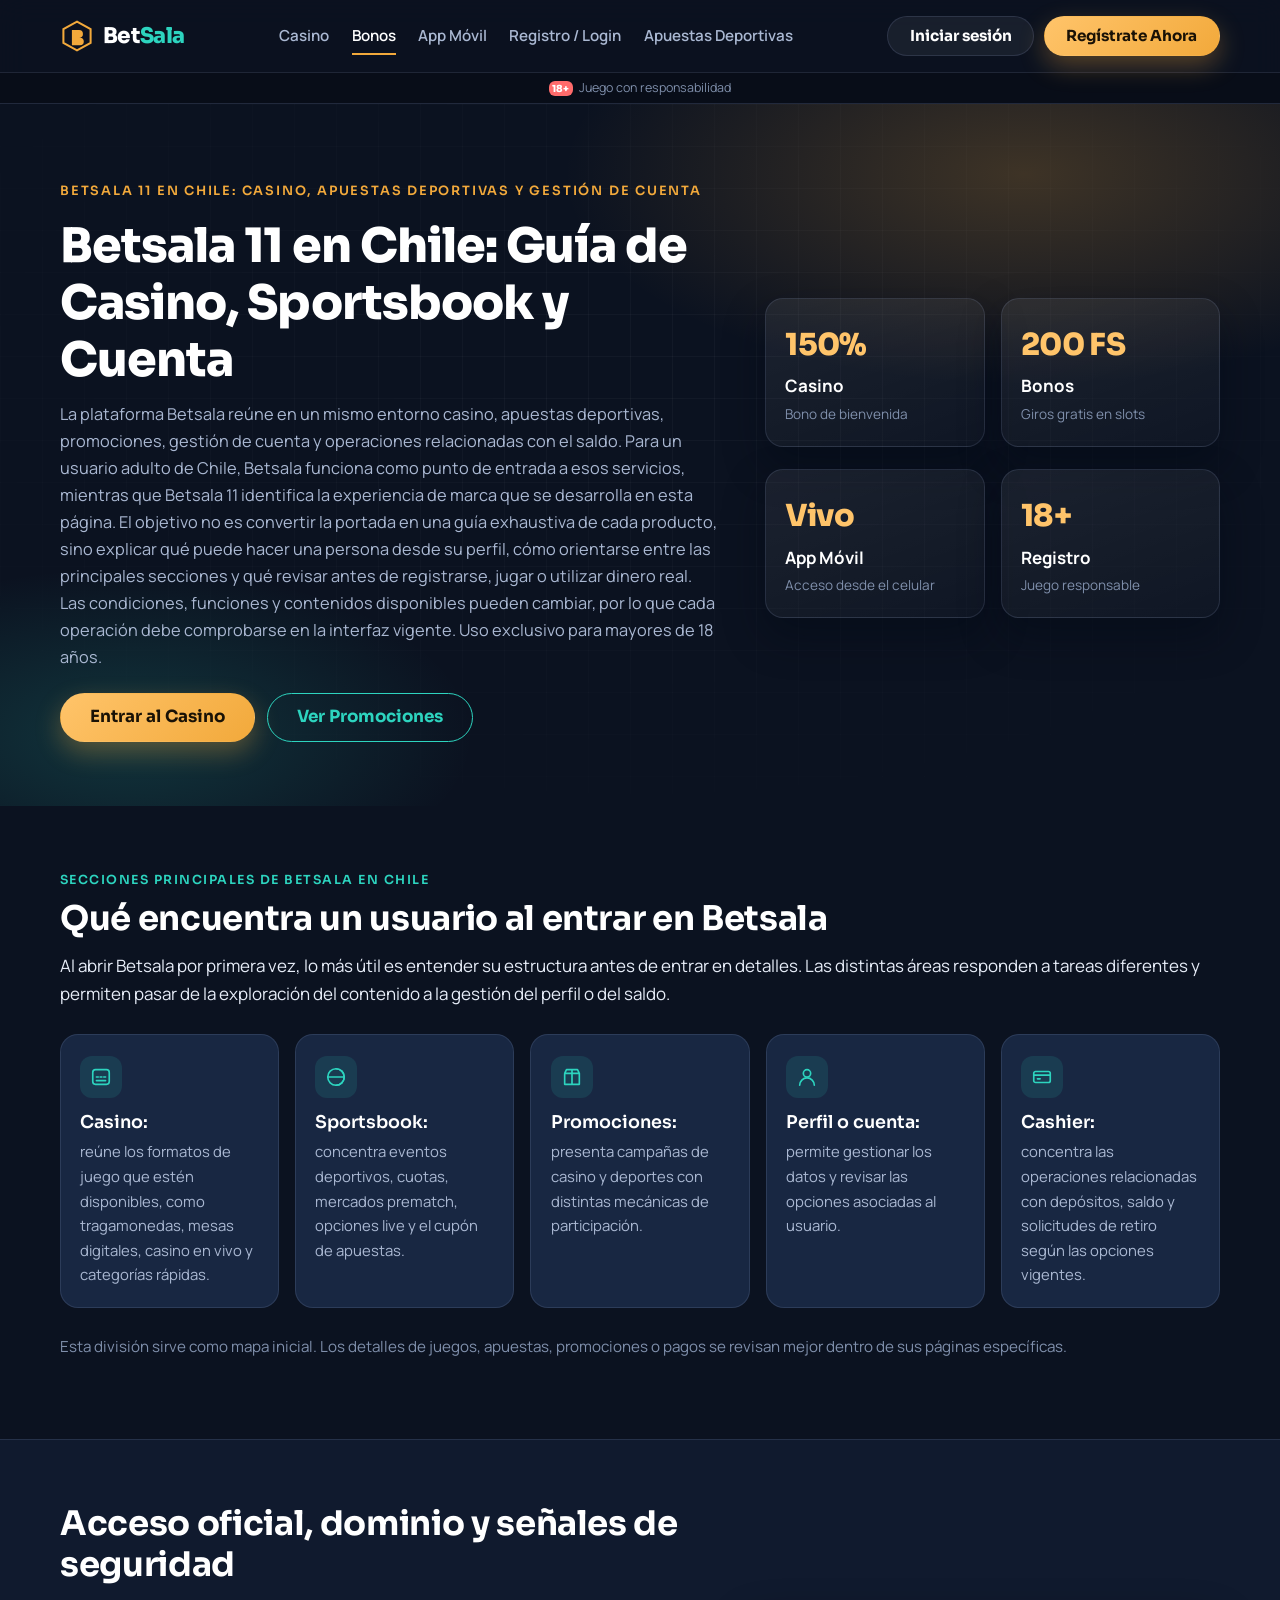
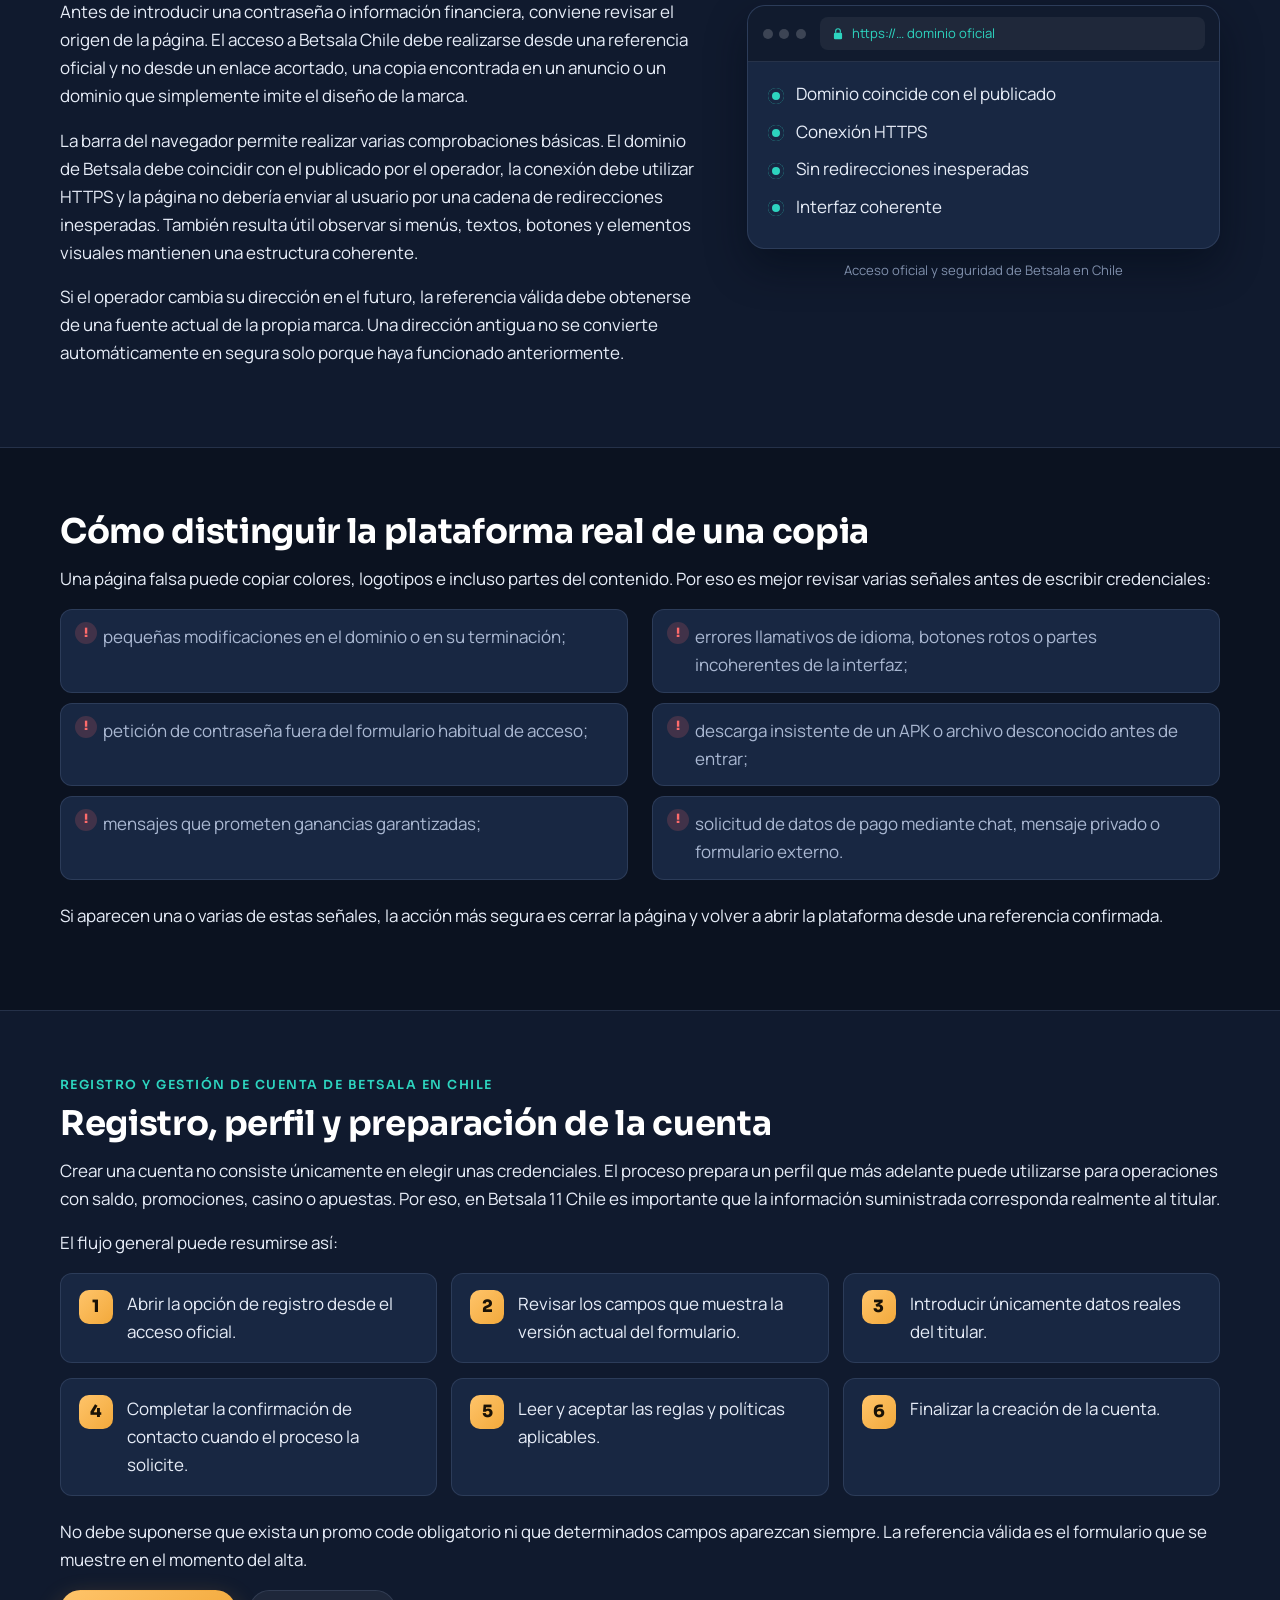
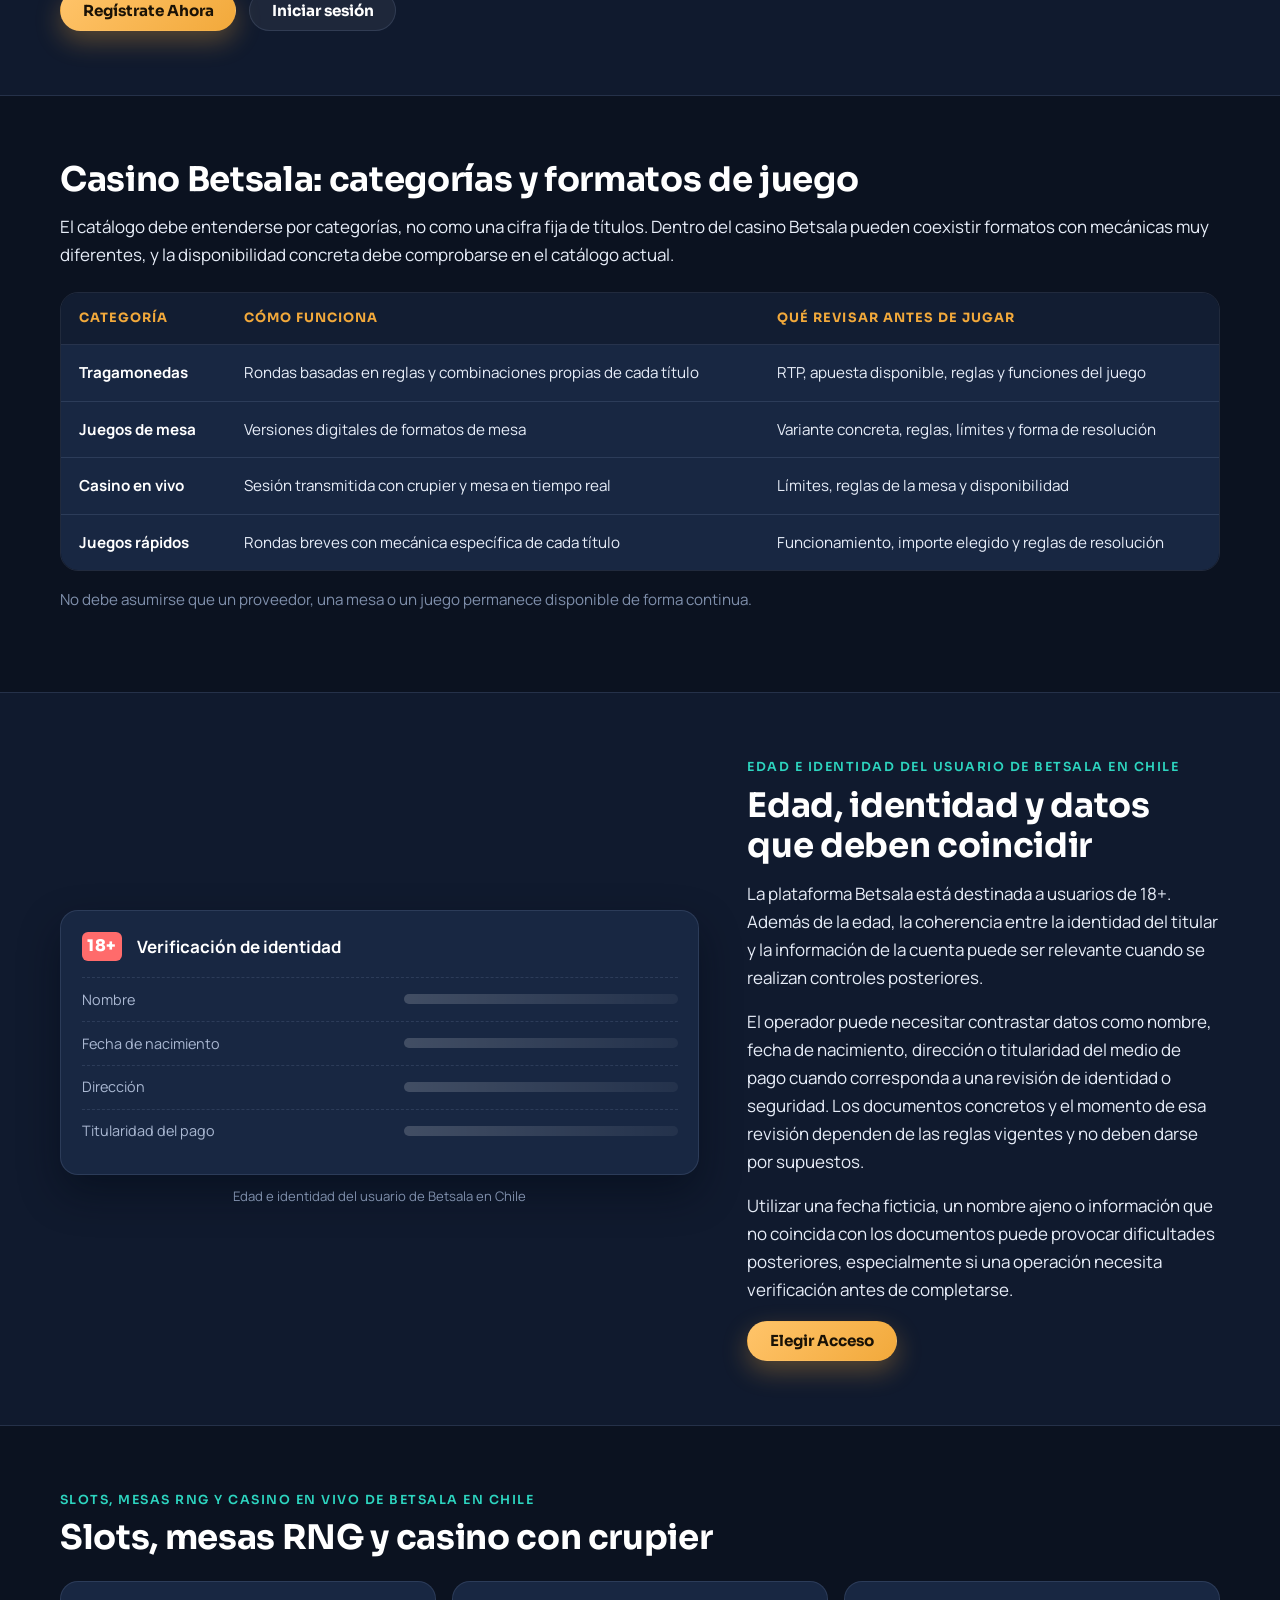
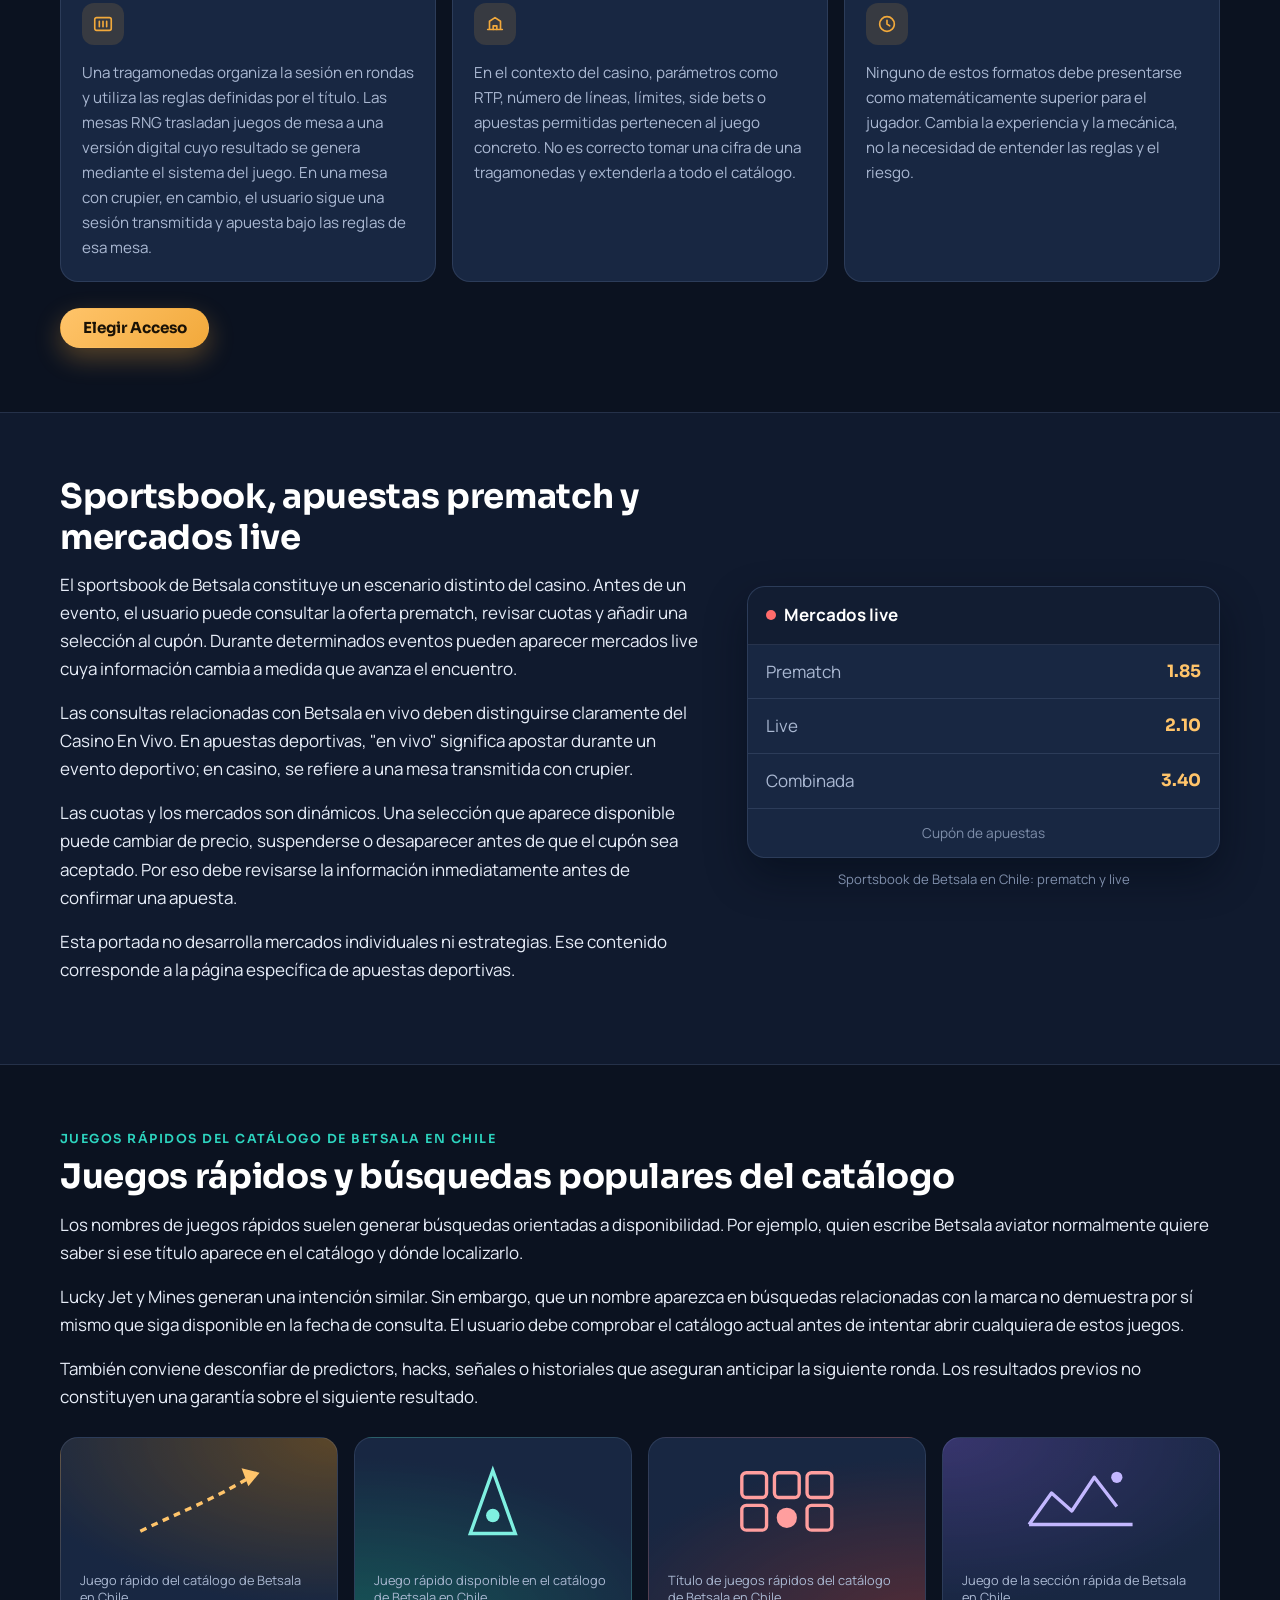
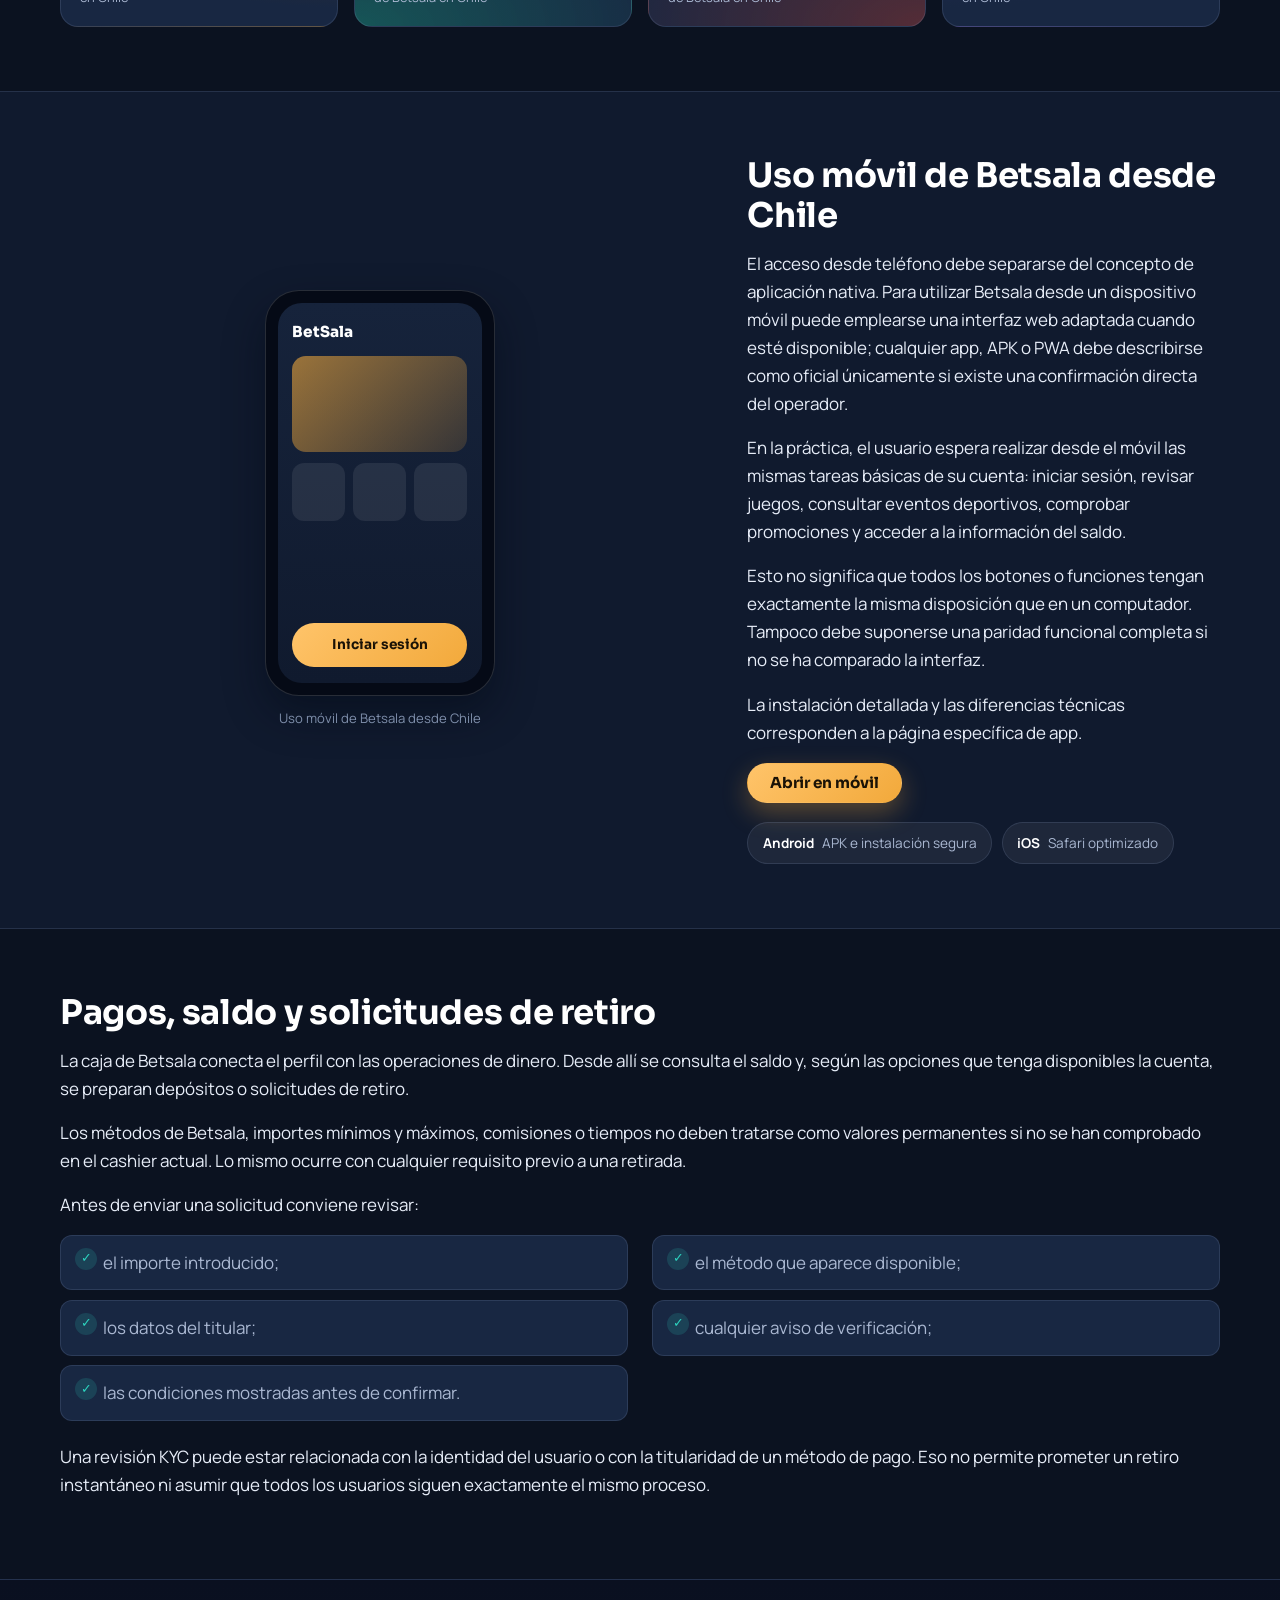
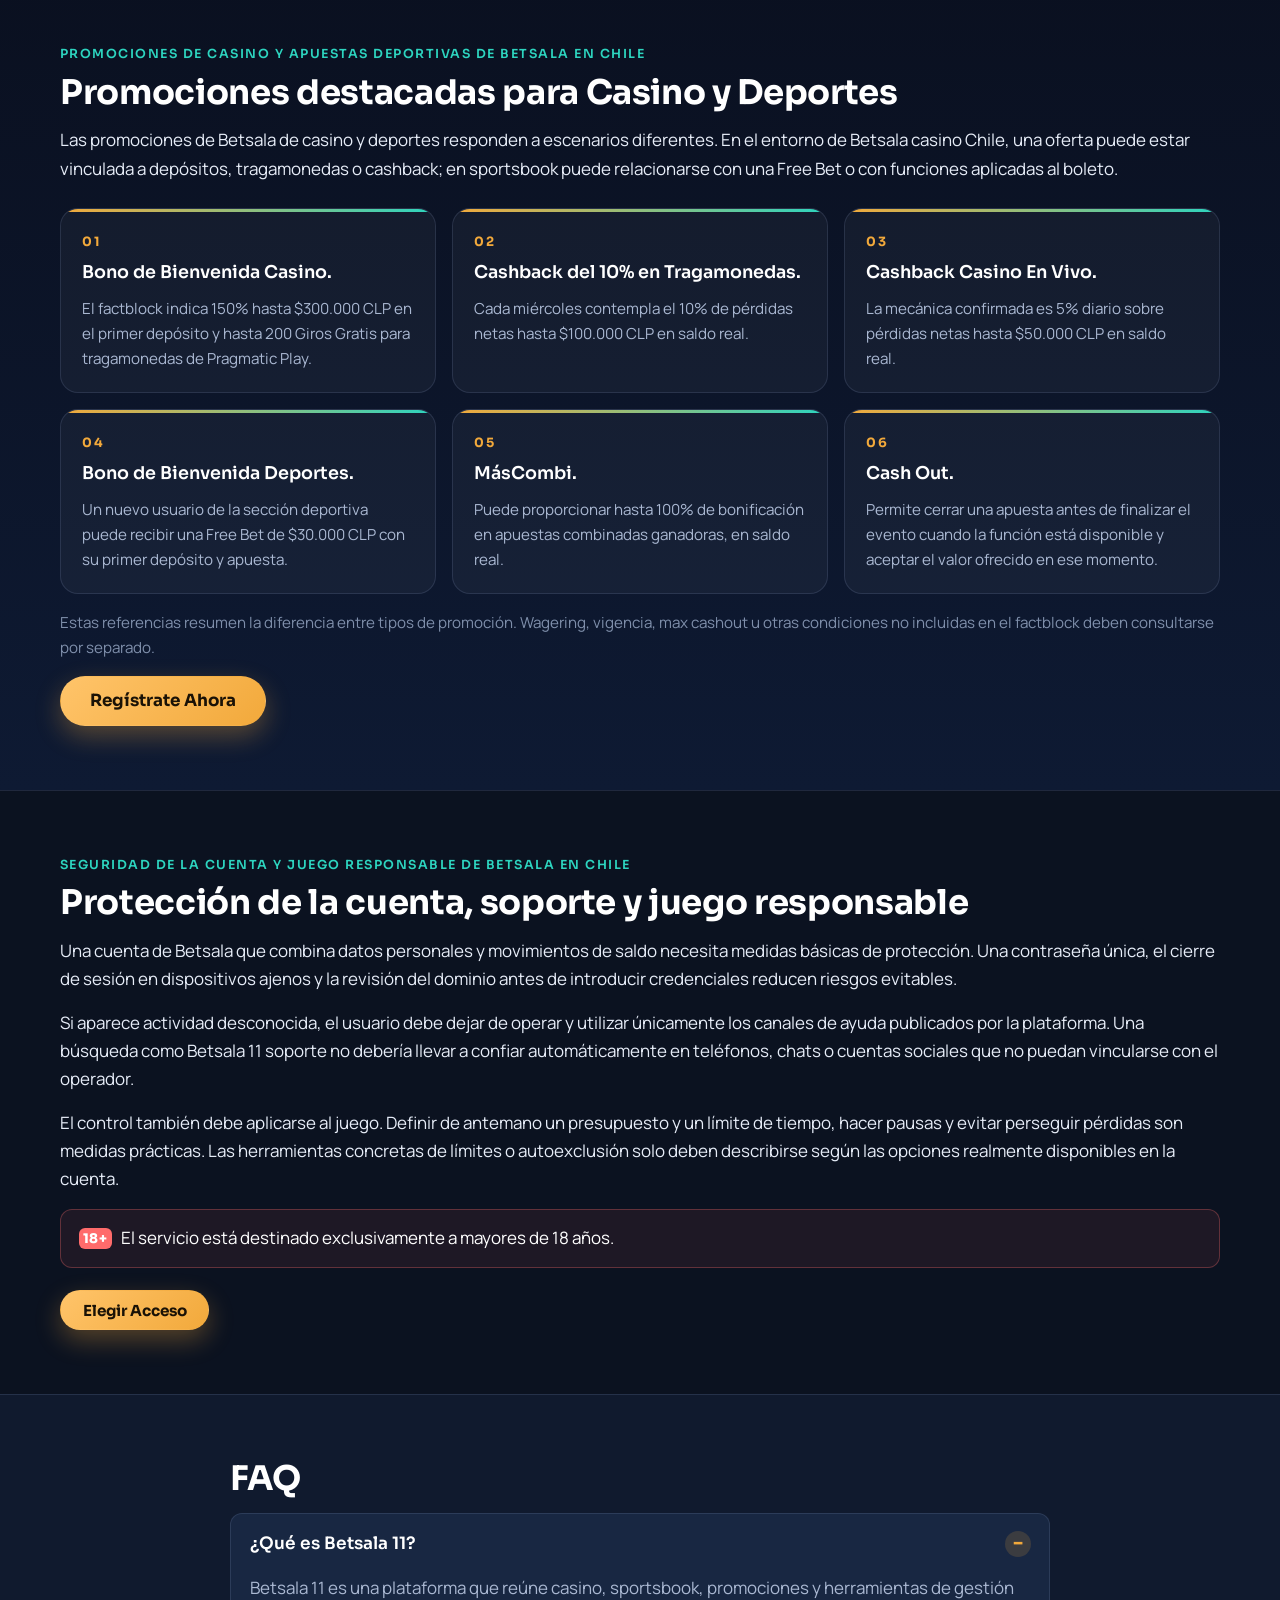
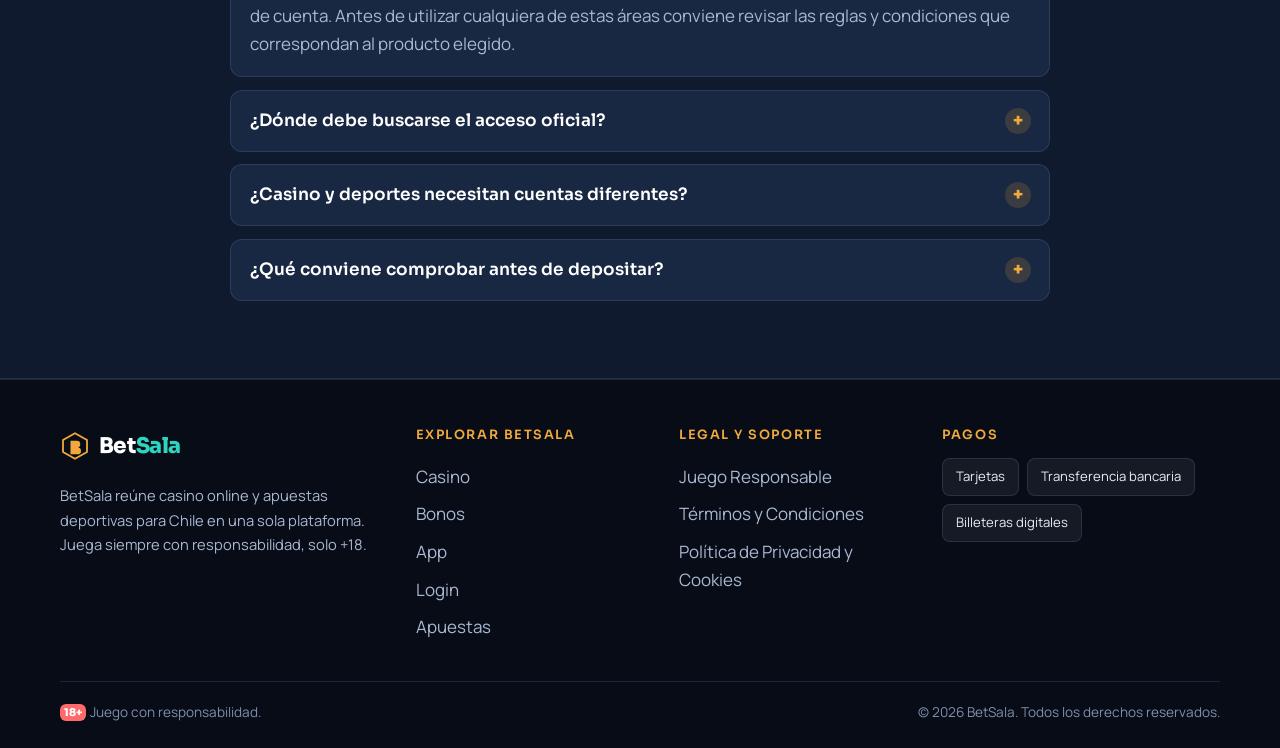
==== index.html @ 5ddf914c "Update index.html" ====
<!DOCTYPE html>
<html lang="es-CL">
<head>
<meta charset="UTF-8">
<meta name="viewport" content="width=device-width, initial-scale=1, viewport-fit=cover">
<title>Betsala 11 en Chile: casino, apuestas deportivas y gestión de cuenta</title>
<meta name="description" content="Betsala 11 en Chile: cómo orientarse entre casino, sportsbook, promociones, cuenta y caja, qué revisar antes de registrarse y cómo reconocer el acceso oficial. Solo 18+.">
<meta name="robots" content="index, follow, max-image-preview:large">
<meta name="theme-color" content="#0b1220">
<link rel="canonical" href="https://betsala11-casino.github.io/sportsbook/">
<link rel="alternate" hreflang="es-CL" href="https://betsala11-casino.github.io/sportsbook/">
<link rel="alternate" hreflang="x-default" https://betsala11-casino.github.io/sportsbook/">
<meta property="og:type" content="website">
<meta property="og:locale" content="es_CL">
<meta property="og:title" content="Betsala 11 en Chile: casino, apuestas deportivas y gestión de cuenta">
<meta property="og:description" content="Guía de Betsala 11 para Chile: casino, sportsbook, cuenta, caja y promociones. Uso exclusivo para mayores de 18 años.">
<meta property="og:url" content="https://betsala11-casino.github.io/sportsbook/">
<meta property="og:image" content="https://SITE_URL/assets/og.svg">
<link rel="icon" href="assets/favicon.svg" type="image/svg+xml">
<link rel="preconnect" href="https://fonts.googleapis.com">
<link rel="preconnect" href="https://fonts.gstatic.com" crossorigin>
<link href="https://fonts.googleapis.com/css2?family=Sora:wght@500;600;700;800&family=Manrope:wght@400;500;600;700&display=swap" rel="stylesheet">
<link rel="stylesheet" href="assets/style.css">
<script type="application/ld+json">
{
  "@context": "https://schema.org",
  "@graph": [
    {
      "@type": "WebSite",
      "@id": "https://SITE_URL/#website",
      "url": "https://SITE_URL/",
      "name": "BetSala",
      "inLanguage": "es-CL",
      "publisher": { "@id": "https://SITE_URL/#organization" }
    },
    {
      "@type": "Organization",
      "@id": "https://SITE_URL/#organization",
      "name": "BetSala",
      "url": "https://SITE_URL/",
      "logo": { "@type": "ImageObject", "url": "https://SITE_URL/assets/favicon.svg" },
      "areaServed": "CL"
    },
    {
      "@type": "WebPage",
      "@id": "https://SITE_URL/#webpage",
      "url": "https://SITE_URL/",
      "name": "Betsala 11 en Chile: casino, apuestas deportivas y gestión de cuenta",
      "description": "Betsala 11 en Chile: cómo orientarse entre casino, sportsbook, promociones, cuenta y caja, qué revisar antes de registrarse y cómo reconocer el acceso oficial. Solo 18+.",
      "inLanguage": "es-CL",
      "isPartOf": { "@id": "https://SITE_URL/#website" },
      "about": { "@id": "https://SITE_URL/#organization" }
    },
    {
      "@type": "FAQPage",
      "@id": "https://SITE_URL/#faq",
      "mainEntity": [
        {
          "@type": "Question",
          "name": "¿Qué es Betsala 11?",
          "acceptedAnswer": { "@type": "Answer", "text": "Betsala 11 es una plataforma que reúne casino, sportsbook, promociones y herramientas de gestión de cuenta. Antes de utilizar cualquiera de estas áreas conviene revisar las reglas y condiciones que correspondan al producto elegido." }
        },
        {
          "@type": "Question",
          "name": "¿Dónde debe buscarse el acceso oficial?",
          "acceptedAnswer": { "@type": "Answer", "text": "El acceso seguro a Betsala debe partir de una referencia publicada por el operador y comprobarse en la barra del navegador. El usuario debería verificar dominio y HTTPS antes de introducir credenciales o información de pago." }
        },
        {
          "@type": "Question",
          "name": "¿Casino y deportes necesitan cuentas diferentes?",
          "acceptedAnswer": { "@type": "Answer", "text": "No se plantea como dos perfiles independientes: en Betsala la lógica de la página es una cuenta de usuario desde la que se accede a las áreas disponibles. Lo que cambia es el producto utilizado y sus reglas particulares." }
        },
        {
          "@type": "Question",
          "name": "¿Qué conviene comprobar antes de depositar?",
          "acceptedAnswer": { "@type": "Answer", "text": "Antes de depositar en Betsala hay que revisar los datos del perfil, el método visible en el cashier y las condiciones de la operación. También conviene comprobar cualquier requisito de verificación que aparezca antes de confirmar el movimiento." }
        }
      ]
    }
  ]
}
</script>
</head>
<body>
<a class="skip" href="#inicio">Saltar al contenido</a>

<header class="site-header" id="top">
  <div class="wrap header-inner">
    <a class="brand" href="#inicio" aria-label="BetSala - inicio">
      <span class="brand-mark" aria-hidden="true">
        <svg viewBox="0 0 40 40" width="34" height="34"><path d="M20 3 36 12v16L20 37 4 28V12z" fill="none" stroke="currentColor" stroke-width="2.4"/><path d="M14 13h8.5a4.5 4.5 0 0 1 0 9H14zM14 22h9.5a4.5 4.5 0 0 1 0 9H14z" fill="currentColor"/></svg>
      </span>
      <span class="brand-text">Bet<em>Sala</em></span>
    </a>

    <nav class="main-nav" id="main-nav" aria-label="Navegación principal">
      <a href="#casino">Casino</a>
      <a href="#bonos">Bonos</a>
      <a href="#app">App Móvil</a>
      <a href="#registro">Registro / Login</a>
      <a href="#apuestas">Apuestas Deportivas</a>
      <div class="nav-cta">
        <a class="btn btn-ghost" href="play-and-win/" target="_blank" rel="noopener nofollow">Iniciar sesión</a>
        <a class="btn btn-primary" href="play-and-win/" target="_blank" rel="noopener nofollow">Regístrate Ahora</a>
      </div>
    </nav>

    <div class="header-actions">
      <a class="btn btn-ghost hide-sm" href="play-and-win/" target="_blank" rel="noopener nofollow">Iniciar sesión</a>
      <a class="btn btn-primary hide-xs" href="play-and-win/" target="_blank" rel="noopener nofollow">Regístrate Ahora</a>
      <button class="burger" id="burger" type="button" aria-controls="main-nav" aria-expanded="false" aria-label="Abrir menú">
        <span></span><span></span><span></span>
      </button>
    </div>
  </div>
  <div class="age-strip"><span class="age-pill">18+</span> Juego con responsabilidad</div>
</header>

<main id="inicio">

  <!-- HERO -->
  <section class="hero">
    <div class="hero-glow" aria-hidden="true"></div>
    <div class="wrap hero-grid">
      <div class="hero-copy">
        <p class="kicker">Betsala 11 en Chile: casino, apuestas deportivas y gestión de cuenta</p>
        <h1>Betsala 11 en Chile: Guía de Casino, Sportsbook y Cuenta</h1>
        <p class="lead">La plataforma Betsala reúne en un mismo entorno casino, apuestas deportivas, promociones, gestión de cuenta y operaciones relacionadas con el saldo. Para un usuario adulto de Chile, Betsala funciona como punto de entrada a esos servicios, mientras que Betsala 11 identifica la experiencia de marca que se desarrolla en esta página. El objetivo no es convertir la portada en una guía exhaustiva de cada producto, sino explicar qué puede hacer una persona desde su perfil, cómo orientarse entre las principales secciones y qué revisar antes de registrarse, jugar o utilizar dinero real. Las condiciones, funciones y contenidos disponibles pueden cambiar, por lo que cada operación debe comprobarse en la interfaz vigente. Uso exclusivo para mayores de 18 años.</p>
        <div class="hero-actions">
          <a class="btn btn-primary btn-lg" href="play-and-win/" target="_blank" rel="noopener nofollow">Entrar al Casino</a>
          <a class="btn btn-outline btn-lg" href="#bonos">Ver Promociones</a>
        </div>
      </div>

      <ul class="stat-grid" aria-label="Resumen rápido">
        <li class="stat">
          <span class="stat-value">150%</span>
          <span class="stat-label">Casino</span>
          <span class="stat-note">Bono de bienvenida</span>
        </li>
        <li class="stat">
          <span class="stat-value">200 FS</span>
          <span class="stat-label">Bonos</span>
          <span class="stat-note">Giros gratis en slots</span>
        </li>
        <li class="stat">
          <span class="stat-value">Vivo</span>
          <span class="stat-label">App Móvil</span>
          <span class="stat-note">Acceso desde el celular</span>
        </li>
        <li class="stat">
          <span class="stat-value">18+</span>
          <span class="stat-label">Registro</span>
          <span class="stat-note">Juego responsable</span>
        </li>
      </ul>
    </div>
  </section>

  <!-- SECCIONES PRINCIPALES -->
  <section class="section" id="secciones">
    <div class="wrap">
      <p class="eyebrow">Secciones principales de Betsala en Chile</p>
      <h2>Qué encuentra un usuario al entrar en Betsala</h2>
      <p>Al abrir Betsala por primera vez, lo más útil es entender su estructura antes de entrar en detalles. Las distintas áreas responden a tareas diferentes y permiten pasar de la exploración del contenido a la gestión del perfil o del saldo.</p>

      <div class="card-grid five">
        <a class="card card-link" href="#casino">
          <span class="card-icon" aria-hidden="true"><svg viewBox="0 0 24 24"><rect x="3" y="4" width="18" height="16" rx="3"/><path d="M7 12h2M11 12h2M15 12h2M7 16h10"/></svg></span>
          <h3>Casino:</h3>
          <p>reúne los formatos de juego que estén disponibles, como tragamonedas, mesas digitales, casino en vivo y categorías rápidas.</p>
        </a>
        <a class="card card-link" href="#apuestas">
          <span class="card-icon" aria-hidden="true"><svg viewBox="0 0 24 24"><circle cx="12" cy="12" r="9"/><path d="M12 3a9 9 0 0 1 0 18M3 12h18"/></svg></span>
          <h3>Sportsbook:</h3>
          <p>concentra eventos deportivos, cuotas, mercados prematch, opciones live y el cupón de apuestas.</p>
        </a>
        <a class="card card-link" href="#bonos">
          <span class="card-icon" aria-hidden="true"><svg viewBox="0 0 24 24"><path d="M4 8h16v12H4zM4 8l2-4h12l2 4M12 4v16"/></svg></span>
          <h3>Promociones:</h3>
          <p>presenta campañas de casino y deportes con distintas mecánicas de participación.</p>
        </a>
        <a class="card card-link" href="#registro">
          <span class="card-icon" aria-hidden="true"><svg viewBox="0 0 24 24"><circle cx="12" cy="8" r="4"/><path d="M4 21a8 8 0 0 1 16 0"/></svg></span>
          <h3>Perfil o cuenta:</h3>
          <p>permite gestionar los datos y revisar las opciones asociadas al usuario.</p>
        </a>
        <a class="card card-link" href="#pagos">
          <span class="card-icon" aria-hidden="true"><svg viewBox="0 0 24 24"><rect x="3" y="6" width="18" height="12" rx="2"/><path d="M3 10h18M7 14h3"/></svg></span>
          <h3>Cashier:</h3>
          <p>concentra las operaciones relacionadas con depósitos, saldo y solicitudes de retiro según las opciones vigentes.</p>
        </a>
      </div>
      <p class="muted">Esta división sirve como mapa inicial. Los detalles de juegos, apuestas, promociones o pagos se revisan mejor dentro de sus páginas específicas.</p>
    </div>
  </section>

  <!-- ACCESO OFICIAL -->
  <section class="section section-alt" id="acceso">
    <div class="wrap split">
      <div class="split-text">
        <h2>Acceso oficial, dominio y señales de seguridad</h2>
        <p>Antes de introducir una contraseña o información financiera, conviene revisar el origen de la página. El acceso a Betsala Chile debe realizarse desde una referencia oficial y no desde un enlace acortado, una copia encontrada en un anuncio o un dominio que simplemente imite el diseño de la marca.</p>
        <p>La barra del navegador permite realizar varias comprobaciones básicas. El dominio de Betsala debe coincidir con el publicado por el operador, la conexión debe utilizar HTTPS y la página no debería enviar al usuario por una cadena de redirecciones inesperadas. También resulta útil observar si menús, textos, botones y elementos visuales mantienen una estructura coherente.</p>
        <p>Si el operador cambia su dirección en el futuro, la referencia válida debe obtenerse de una fuente actual de la propia marca. Una dirección antigua no se convierte automáticamente en segura solo porque haya funcionado anteriormente.</p>
      </div>
      <figure class="split-visual" aria-label="Acceso oficial y seguridad de Betsala en Chile">
        <div class="browser-mock">
          <div class="browser-bar">
            <span class="dot"></span><span class="dot"></span><span class="dot"></span>
            <span class="url"><svg viewBox="0 0 24 24" width="14" height="14" aria-hidden="true"><rect x="5" y="10" width="14" height="11" rx="2" fill="currentColor"/><path d="M8 10V7a4 4 0 0 1 8 0v3" fill="none" stroke="currentColor" stroke-width="2"/></svg> https://&hellip; dominio oficial</span>
          </div>
          <ul class="check-list">
            <li>Dominio coincide con el publicado</li>
            <li>Conexión HTTPS</li>
            <li>Sin redirecciones inesperadas</li>
            <li>Interfaz coherente</li>
          </ul>
        </div>
        <figcaption>Acceso oficial y seguridad de Betsala en Chile</figcaption>
      </figure>
    </div>
  </section>

  <!-- COPIA VS REAL -->
  <section class="section">
    <div class="wrap">
      <h2>Cómo distinguir la plataforma real de una copia</h2>
      <p>Una página falsa puede copiar colores, logotipos e incluso partes del contenido. Por eso es mejor revisar varias señales antes de escribir credenciales:</p>
      <ul class="warn-list">
        <li>pequeñas modificaciones en el dominio o en su terminación;</li>
        <li>errores llamativos de idioma, botones rotos o partes incoherentes de la interfaz;</li>
        <li>petición de contraseña fuera del formulario habitual de acceso;</li>
        <li>descarga insistente de un APK o archivo desconocido antes de entrar;</li>
        <li>mensajes que prometen ganancias garantizadas;</li>
        <li>solicitud de datos de pago mediante chat, mensaje privado o formulario externo.</li>
      </ul>
      <p>Si aparecen una o varias de estas señales, la acción más segura es cerrar la página y volver a abrir la plataforma desde una referencia confirmada.</p>
    </div>
  </section>

  <!-- REGISTRO -->
  <section class="section section-alt" id="registro">
    <div class="wrap">
      <p class="eyebrow">Registro y gestión de cuenta de Betsala en Chile</p>
      <h2>Registro, perfil y preparación de la cuenta</h2>
      <p>Crear una cuenta no consiste únicamente en elegir unas credenciales. El proceso prepara un perfil que más adelante puede utilizarse para operaciones con saldo, promociones, casino o apuestas. Por eso, en Betsala 11 Chile es importante que la información suministrada corresponda realmente al titular.</p>
      <p>El flujo general puede resumirse así:</p>
      <ol class="steps">
        <li><span class="step-num">1</span><span>Abrir la opción de registro desde el acceso oficial.</span></li>
        <li><span class="step-num">2</span><span>Revisar los campos que muestra la versión actual del formulario.</span></li>
        <li><span class="step-num">3</span><span>Introducir únicamente datos reales del titular.</span></li>
        <li><span class="step-num">4</span><span>Completar la confirmación de contacto cuando el proceso la solicite.</span></li>
        <li><span class="step-num">5</span><span>Leer y aceptar las reglas y políticas aplicables.</span></li>
        <li><span class="step-num">6</span><span>Finalizar la creación de la cuenta.</span></li>
      </ol>
      <p>No debe suponerse que exista un promo code obligatorio ni que determinados campos aparezcan siempre. La referencia válida es el formulario que se muestre en el momento del alta.</p>
      <div class="cta-row">
        <a class="btn btn-primary" href="play-and-win/" target="_blank" rel="noopener nofollow">Regístrate Ahora</a>
        <a class="btn btn-ghost" href="play-and-win/" target="_blank" rel="noopener nofollow">Iniciar sesión</a>
      </div>
    </div>
  </section>

  <!-- CASINO -->
  <section class="section" id="casino">
    <div class="wrap">
      <h2>Casino Betsala: categorías y formatos de juego</h2>
      <p>El catálogo debe entenderse por categorías, no como una cifra fija de títulos. Dentro del casino Betsala pueden coexistir formatos con mecánicas muy diferentes, y la disponibilidad concreta debe comprobarse en el catálogo actual.</p>
      <div class="table-scroll">
        <table class="data-table">
          <thead>
            <tr><th>Categoría</th><th>Cómo funciona</th><th>Qué revisar antes de jugar</th></tr>
          </thead>
          <tbody>
            <tr><td data-label="Categoría">Tragamonedas</td><td data-label="Cómo funciona">Rondas basadas en reglas y combinaciones propias de cada título</td><td data-label="Qué revisar antes de jugar">RTP, apuesta disponible, reglas y funciones del juego</td></tr>
            <tr><td data-label="Categoría">Juegos de mesa</td><td data-label="Cómo funciona">Versiones digitales de formatos de mesa</td><td data-label="Qué revisar antes de jugar">Variante concreta, reglas, límites y forma de resolución</td></tr>
            <tr><td data-label="Categoría">Casino en vivo</td><td data-label="Cómo funciona">Sesión transmitida con crupier y mesa en tiempo real</td><td data-label="Qué revisar antes de jugar">Límites, reglas de la mesa y disponibilidad</td></tr>
            <tr><td data-label="Categoría">Juegos rápidos</td><td data-label="Cómo funciona">Rondas breves con mecánica específica de cada título</td><td data-label="Qué revisar antes de jugar">Funcionamiento, importe elegido y reglas de resolución</td></tr>
          </tbody>
        </table>
      </div>
      <p class="muted">No debe asumirse que un proveedor, una mesa o un juego permanece disponible de forma continua.</p>
    </div>
  </section>

  <!-- EDAD E IDENTIDAD -->
  <section class="section section-alt">
    <div class="wrap split reverse">
      <div class="split-text">
        <p class="eyebrow">Edad e identidad del usuario de Betsala en Chile</p>
        <h2>Edad, identidad y datos que deben coincidir</h2>
        <p>La plataforma Betsala está destinada a usuarios de 18+. Además de la edad, la coherencia entre la identidad del titular y la información de la cuenta puede ser relevante cuando se realizan controles posteriores.</p>
        <p>El operador puede necesitar contrastar datos como nombre, fecha de nacimiento, dirección o titularidad del medio de pago cuando corresponda a una revisión de identidad o seguridad. Los documentos concretos y el momento de esa revisión dependen de las reglas vigentes y no deben darse por supuestos.</p>
        <p>Utilizar una fecha ficticia, un nombre ajeno o información que no coincida con los documentos puede provocar dificultades posteriores, especialmente si una operación necesita verificación antes de completarse.</p>
        <a class="btn btn-primary" href="play-and-win/" target="_blank" rel="noopener nofollow">Elegir Acceso</a>
      </div>
      <figure class="split-visual">
        <div class="id-card" aria-hidden="true">
          <div class="id-head"><span class="age-pill big">18+</span><span>Verificación de identidad</span></div>
          <div class="id-row"><span>Nombre</span><i></i></div>
          <div class="id-row"><span>Fecha de nacimiento</span><i></i></div>
          <div class="id-row"><span>Dirección</span><i></i></div>
          <div class="id-row"><span>Titularidad del pago</span><i></i></div>
        </div>
        <figcaption>Edad e identidad del usuario de Betsala en Chile</figcaption>
      </figure>
    </div>
  </section>

  <!-- SLOTS / RNG / VIVO -->
  <section class="section">
    <div class="wrap">
      <p class="eyebrow">Slots, mesas RNG y casino en vivo de Betsala en Chile</p>
      <h2>Slots, mesas RNG y casino con crupier</h2>
      <div class="three-col">
        <div class="pillar">
          <span class="pillar-icon" aria-hidden="true"><svg viewBox="0 0 24 24"><rect x="3" y="5" width="18" height="14" rx="2"/><path d="M8 9v6M12 9v6M16 9v6"/></svg></span>
          <p>Una tragamonedas organiza la sesión en rondas y utiliza las reglas definidas por el título. Las mesas RNG trasladan juegos de mesa a una versión digital cuyo resultado se genera mediante el sistema del juego. En una mesa con crupier, en cambio, el usuario sigue una sesión transmitida y apuesta bajo las reglas de esa mesa.</p>
        </div>
        <div class="pillar">
          <span class="pillar-icon" aria-hidden="true"><svg viewBox="0 0 24 24"><path d="M4 18h16M6 18V9l6-4 6 4v9"/><path d="M10 18v-4h4v4"/></svg></span>
          <p>En el contexto del casino, parámetros como RTP, número de líneas, límites, side bets o apuestas permitidas pertenecen al juego concreto. No es correcto tomar una cifra de una tragamonedas y extenderla a todo el catálogo.</p>
        </div>
        <div class="pillar">
          <span class="pillar-icon" aria-hidden="true"><svg viewBox="0 0 24 24"><circle cx="12" cy="12" r="8"/><path d="M12 8v4l3 2"/></svg></span>
          <p>Ninguno de estos formatos debe presentarse como matemáticamente superior para el jugador. Cambia la experiencia y la mecánica, no la necesidad de entender las reglas y el riesgo.</p>
        </div>
      </div>
      <a class="btn btn-primary" href="play-and-win/" target="_blank" rel="noopener nofollow">Elegir Acceso</a>
    </div>
  </section>

  <!-- SPORTSBOOK -->
  <section class="section section-alt" id="apuestas">
    <div class="wrap split">
      <div class="split-text">
        <h2>Sportsbook, apuestas prematch y mercados live</h2>
        <p>El sportsbook de Betsala constituye un escenario distinto del casino. Antes de un evento, el usuario puede consultar la oferta prematch, revisar cuotas y añadir una selección al cupón. Durante determinados eventos pueden aparecer mercados live cuya información cambia a medida que avanza el encuentro.</p>
        <p>Las consultas relacionadas con Betsala en vivo deben distinguirse claramente del Casino En Vivo. En apuestas deportivas, "en vivo" significa apostar durante un evento deportivo; en casino, se refiere a una mesa transmitida con crupier.</p>
        <p>Las cuotas y los mercados son dinámicos. Una selección que aparece disponible puede cambiar de precio, suspenderse o desaparecer antes de que el cupón sea aceptado. Por eso debe revisarse la información inmediatamente antes de confirmar una apuesta.</p>
        <p>Esta portada no desarrolla mercados individuales ni estrategias. Ese contenido corresponde a la página específica de apuestas deportivas.</p>
      </div>
      <figure class="split-visual">
        <div class="coupon" aria-hidden="true">
          <div class="coupon-head"><span class="live-dot"></span> Mercados live</div>
          <div class="coupon-row"><span>Prematch</span><b>1.85</b></div>
          <div class="coupon-row"><span>Live</span><b>2.10</b></div>
          <div class="coupon-row"><span>Combinada</span><b>3.40</b></div>
          <div class="coupon-foot">Cupón de apuestas</div>
        </div>
        <figcaption>Sportsbook de Betsala en Chile: prematch y live</figcaption>
      </figure>
    </div>
  </section>

  <!-- JUEGOS RÁPIDOS -->
  <section class="section">
    <div class="wrap">
      <p class="eyebrow">Juegos rápidos del catálogo de Betsala en Chile</p>
      <h2>Juegos rápidos y búsquedas populares del catálogo</h2>
      <p>Los nombres de juegos rápidos suelen generar búsquedas orientadas a disponibilidad. Por ejemplo, quien escribe Betsala aviator normalmente quiere saber si ese título aparece en el catálogo y dónde localizarlo.</p>
      <p>Lucky Jet y Mines generan una intención similar. Sin embargo, que un nombre aparezca en búsquedas relacionadas con la marca no demuestra por sí mismo que siga disponible en la fecha de consulta. El usuario debe comprobar el catálogo actual antes de intentar abrir cualquiera de estos juegos.</p>
      <p>También conviene desconfiar de predictors, hacks, señales o historiales que aseguran anticipar la siguiente ronda. Los resultados previos no constituyen una garantía sobre el siguiente resultado.</p>

      <div class="game-grid">
        <figure class="game-tile tile-a">
          <svg viewBox="0 0 120 80" aria-hidden="true"><path d="M8 66 C40 50 70 40 112 14" fill="none" stroke="currentColor" stroke-width="3" stroke-dasharray="6 5"/><path d="M98 10l16 4-10 12z" fill="currentColor"/></svg>
          <figcaption>Juego rápido del catálogo de Betsala en Chile</figcaption>
        </figure>
        <figure class="game-tile tile-b">
          <svg viewBox="0 0 120 80" aria-hidden="true"><path d="M60 12l20 56H40z" fill="none" stroke="currentColor" stroke-width="3"/><circle cx="60" cy="52" r="6" fill="currentColor"/></svg>
          <figcaption>Juego rápido disponible en el catálogo de Betsala en Chile</figcaption>
        </figure>
        <figure class="game-tile tile-c">
          <svg viewBox="0 0 120 80" aria-hidden="true"><g fill="none" stroke="currentColor" stroke-width="3"><rect x="20" y="14" width="22" height="22" rx="4"/><rect x="49" y="14" width="22" height="22" rx="4"/><rect x="78" y="14" width="22" height="22" rx="4"/><rect x="20" y="43" width="22" height="22" rx="4"/><rect x="78" y="43" width="22" height="22" rx="4"/></g><circle cx="60" cy="54" r="9" fill="currentColor"/></svg>
          <figcaption>Título de juegos rápidos del catálogo de Betsala en Chile</figcaption>
        </figure>
        <figure class="game-tile tile-d">
          <svg viewBox="0 0 120 80" aria-hidden="true"><path d="M14 60h92M14 60l20-28 18 16 20-30 20 26" fill="none" stroke="currentColor" stroke-width="3" stroke-linejoin="round"/><circle cx="92" cy="18" r="5" fill="currentColor"/></svg>
          <figcaption>Juego de la sección rápida de Betsala en Chile</figcaption>
        </figure>
      </div>
    </div>
  </section>

  <!-- MÓVIL -->
  <section class="section section-alt" id="app">
    <div class="wrap split reverse">
      <div class="split-text">
        <h2>Uso móvil de Betsala desde Chile</h2>
        <p>El acceso desde teléfono debe separarse del concepto de aplicación nativa. Para utilizar Betsala desde un dispositivo móvil puede emplearse una interfaz web adaptada cuando esté disponible; cualquier app, APK o PWA debe describirse como oficial únicamente si existe una confirmación directa del operador.</p>
        <p>En la práctica, el usuario espera realizar desde el móvil las mismas tareas básicas de su cuenta: iniciar sesión, revisar juegos, consultar eventos deportivos, comprobar promociones y acceder a la información del saldo.</p>
        <p>Esto no significa que todos los botones o funciones tengan exactamente la misma disposición que en un computador. Tampoco debe suponerse una paridad funcional completa si no se ha comparado la interfaz.</p>
        <p>La instalación detallada y las diferencias técnicas corresponden a la página específica de app.</p>
        <a class="btn btn-primary" href="play-and-win/" target="_blank" rel="noopener nofollow">Abrir en móvil</a>
        <div class="os-row">
          <span class="os-chip"><b>Android</b> APK e instalación segura</span>
          <span class="os-chip"><b>iOS</b> Safari optimizado</span>
        </div>
      </div>
      <figure class="split-visual">
        <div class="phone" aria-hidden="true">
          <div class="phone-screen">
            <div class="ps-top">BetSala</div>
            <div class="ps-tile wide"></div>
            <div class="ps-tiles"><span></span><span></span><span></span></div>
            <div class="ps-btn">Iniciar sesión</div>
          </div>
        </div>
        <figcaption>Uso móvil de Betsala desde Chile</figcaption>
      </figure>
    </div>
  </section>

  <!-- PAGOS -->
  <section class="section" id="pagos">
    <div class="wrap">
      <h2>Pagos, saldo y solicitudes de retiro</h2>
      <p>La caja de Betsala conecta el perfil con las operaciones de dinero. Desde allí se consulta el saldo y, según las opciones que tenga disponibles la cuenta, se preparan depósitos o solicitudes de retiro.</p>
      <p>Los métodos de Betsala, importes mínimos y máximos, comisiones o tiempos no deben tratarse como valores permanentes si no se han comprobado en el cashier actual. Lo mismo ocurre con cualquier requisito previo a una retirada.</p>
      <p>Antes de enviar una solicitud conviene revisar:</p>
      <ul class="tick-list">
        <li>el importe introducido;</li>
        <li>el método que aparece disponible;</li>
        <li>los datos del titular;</li>
        <li>cualquier aviso de verificación;</li>
        <li>las condiciones mostradas antes de confirmar.</li>
      </ul>
      <p>Una revisión KYC puede estar relacionada con la identidad del usuario o con la titularidad de un método de pago. Eso no permite prometer un retiro instantáneo ni asumir que todos los usuarios siguen exactamente el mismo proceso.</p>
    </div>
  </section>

  <!-- PROMOCIONES -->
  <section class="section section-dark" id="bonos">
    <div class="wrap">
      <p class="eyebrow">Promociones de casino y apuestas deportivas de Betsala en Chile</p>
      <h2>Promociones destacadas para Casino y Deportes</h2>
      <p>Las promociones de Betsala de casino y deportes responden a escenarios diferentes. En el entorno de Betsala casino Chile, una oferta puede estar vinculada a depósitos, tragamonedas o cashback; en sportsbook puede relacionarse con una Free Bet o con funciones aplicadas al boleto.</p>

      <ol class="promo-grid">
        <li class="promo">
          <span class="promo-num">01</span>
          <h3>Bono de Bienvenida Casino.</h3>
          <p>El factblock indica 150% hasta $300.000 CLP en el primer depósito y hasta 200 Giros Gratis para tragamonedas de Pragmatic Play.</p>
        </li>
        <li class="promo">
          <span class="promo-num">02</span>
          <h3>Cashback del 10% en Tragamonedas.</h3>
          <p>Cada miércoles contempla el 10% de pérdidas netas hasta $100.000 CLP en saldo real.</p>
        </li>
        <li class="promo">
          <span class="promo-num">03</span>
          <h3>Cashback Casino En Vivo.</h3>
          <p>La mecánica confirmada es 5% diario sobre pérdidas netas hasta $50.000 CLP en saldo real.</p>
        </li>
        <li class="promo">
          <span class="promo-num">04</span>
          <h3>Bono de Bienvenida Deportes.</h3>
          <p>Un nuevo usuario de la sección deportiva puede recibir una Free Bet de $30.000 CLP con su primer depósito y apuesta.</p>
        </li>
        <li class="promo">
          <span class="promo-num">05</span>
          <h3>MásCombi.</h3>
          <p>Puede proporcionar hasta 100% de bonificación en apuestas combinadas ganadoras, en saldo real.</p>
        </li>
        <li class="promo">
          <span class="promo-num">06</span>
          <h3>Cash Out.</h3>
          <p>Permite cerrar una apuesta antes de finalizar el evento cuando la función está disponible y aceptar el valor ofrecido en ese momento.</p>
        </li>
      </ol>
      <p class="muted">Estas referencias resumen la diferencia entre tipos de promoción. Wagering, vigencia, max cashout u otras condiciones no incluidas en el factblock deben consultarse por separado.</p>
      <div class="cta-row">
        <a class="btn btn-primary btn-lg" href="play-and-win/" target="_blank" rel="noopener nofollow">Regístrate Ahora</a>
      </div>
    </div>
  </section>

  <!-- SEGURIDAD -->
  <section class="section" id="seguridad">
    <div class="wrap">
      <p class="eyebrow">Seguridad de la cuenta y juego responsable de Betsala en Chile</p>
      <h2>Protección de la cuenta, soporte y juego responsable</h2>
      <p>Una cuenta de Betsala que combina datos personales y movimientos de saldo necesita medidas básicas de protección. Una contraseña única, el cierre de sesión en dispositivos ajenos y la revisión del dominio antes de introducir credenciales reducen riesgos evitables.</p>
      <p>Si aparece actividad desconocida, el usuario debe dejar de operar y utilizar únicamente los canales de ayuda publicados por la plataforma. Una búsqueda como Betsala 11 soporte no debería llevar a confiar automáticamente en teléfonos, chats o cuentas sociales que no puedan vincularse con el operador.</p>
      <p>El control también debe aplicarse al juego. Definir de antemano un presupuesto y un límite de tiempo, hacer pausas y evitar perseguir pérdidas son medidas prácticas. Las herramientas concretas de límites o autoexclusión solo deben describirse según las opciones realmente disponibles en la cuenta.</p>
      <p class="notice"><span class="age-pill">18+</span> El servicio está destinado exclusivamente a mayores de 18 años.</p>
      <a class="btn btn-primary" href="play-and-win/" target="_blank" rel="noopener nofollow">Elegir Acceso</a>
    </div>
  </section>

  <!-- FAQ -->
  <section class="section section-alt" id="faq">
    <div class="wrap narrow">
      <h2>FAQ</h2>
      <details class="faq" open>
        <summary>¿Qué es Betsala 11?</summary>
        <p>Betsala 11 es una plataforma que reúne casino, sportsbook, promociones y herramientas de gestión de cuenta. Antes de utilizar cualquiera de estas áreas conviene revisar las reglas y condiciones que correspondan al producto elegido.</p>
      </details>
      <details class="faq">
        <summary>¿Dónde debe buscarse el acceso oficial?</summary>
        <p>El acceso seguro a Betsala debe partir de una referencia publicada por el operador y comprobarse en la barra del navegador. El usuario debería verificar dominio y HTTPS antes de introducir credenciales o información de pago.</p>
      </details>
      <details class="faq">
        <summary>¿Casino y deportes necesitan cuentas diferentes?</summary>
        <p>No se plantea como dos perfiles independientes: en Betsala la lógica de la página es una cuenta de usuario desde la que se accede a las áreas disponibles. Lo que cambia es el producto utilizado y sus reglas particulares.</p>
      </details>
      <details class="faq">
        <summary>¿Qué conviene comprobar antes de depositar?</summary>
        <p>Antes de depositar en Betsala hay que revisar los datos del perfil, el método visible en el cashier y las condiciones de la operación. También conviene comprobar cualquier requisito de verificación que aparezca antes de confirmar el movimiento.</p>
      </details>
    </div>
  </section>

</main>

<footer class="site-footer">
  <div class="wrap footer-grid">
    <div class="footer-brand">
      <a class="brand" href="#inicio">
        <span class="brand-mark" aria-hidden="true">
          <svg viewBox="0 0 40 40" width="30" height="30"><path d="M20 3 36 12v16L20 37 4 28V12z" fill="none" stroke="currentColor" stroke-width="2.4"/><path d="M14 13h8.5a4.5 4.5 0 0 1 0 9H14zM14 22h9.5a4.5 4.5 0 0 1 0 9H14z" fill="currentColor"/></svg>
        </span>
        <span class="brand-text">Bet<em>Sala</em></span>
      </a>
      <p>BetSala reúne casino online y apuestas deportivas para Chile en una sola plataforma. Juega siempre con responsabilidad, solo +18.</p>
    </div>

    <nav class="footer-col" aria-label="Explorar BetSala">
      <h3>Explorar BetSala</h3>
      <a href="#casino">Casino</a>
      <a href="#bonos">Bonos</a>
      <a href="#app">App</a>
      <a href="#registro">Login</a>
      <a href="#apuestas">Apuestas</a>
    </nav>

    <nav class="footer-col" aria-label="Legal y Soporte">
      <h3>Legal y Soporte</h3>
      <a href="#seguridad">Juego Responsable</a>
      <a href="#faq">Términos y Condiciones</a>
      <a href="#acceso">Política de Privacidad y Cookies</a>
    </nav>

    <div class="footer-col">
      <h3>Pagos</h3>
      <div class="pay-row">
        <span class="pay-chip">Tarjetas</span>
        <span class="pay-chip">Transferencia bancaria</span>
        <span class="pay-chip">Billeteras digitales</span>
      </div>
    </div>
  </div>

  <div class="wrap footer-bottom">
    <span class="age-line"><span class="age-pill">18+</span> Juego con responsabilidad.</span>
    <span>&copy; <span id="year">2026</span> BetSala. Todos los derechos reservados.</span>
  </div>
</footer>

<div class="mobile-bar" aria-hidden="false">
  <a class="btn btn-ghost" href="play-and-win/" target="_blank" rel="noopener nofollow">Iniciar sesión</a>
  <a class="btn btn-primary" href="play-and-win/" target="_blank" rel="noopener nofollow">Regístrate Ahora</a>
</div>

<script src="assets/main.js" defer></script>
</body>
</html>
---- assets/style.css ----
/* ===================================================
   BetSala 11 Chile - one-page template
   Palette: ink navy / copper / aqua
   =================================================== */
:root {
  --bg: #0b1220;
  --bg-2: #101a2e;
  --bg-3: #16233b;
  --surface: #182742;
  --line: rgba(148, 170, 210, .16);
  --text: #e7edf8;
  --text-2: #aab8d2;
  --muted: #7f8fab;
  --copper: #f2a93b;
  --copper-2: #ffc46a;
  --aqua: #2dd4bf;
  --aqua-2: #7ff0e1;
  --danger: #ff6b6b;
  --radius: 18px;
  --radius-sm: 12px;
  --shadow: 0 18px 40px rgba(3, 8, 20, .45);
  --font-head: "Sora", "Manrope", system-ui, -apple-system, "Segoe UI", sans-serif;
  --font-body: "Manrope", system-ui, -apple-system, "Segoe UI", sans-serif;
  --header-h: 72px;
}

*, *::before, *::after { box-sizing: border-box; }
html { scroll-behavior: smooth; -webkit-text-size-adjust: 100%; }
body {
  margin: 0;
  font-family: var(--font-body);
  font-size: 17px;
  line-height: 1.65;
  color: var(--text);
  background: var(--bg);
  overflow-x: hidden;
}
img, svg { max-width: 100%; display: block; }
a { color: var(--aqua); text-decoration: none; }
a:hover { color: var(--aqua-2); }
p { margin: 0 0 1rem; }
h1, h2, h3 { font-family: var(--font-head); line-height: 1.2; margin: 0 0 .8rem; color: #fff; }
h1 { font-size: clamp(1.9rem, 2.2vw + 1.2rem, 3.1rem); font-weight: 800; letter-spacing: -.02em; }
h2 { font-size: clamp(1.5rem, 1.4vw + 1rem, 2.2rem); font-weight: 700; letter-spacing: -.01em; }
h3 { font-size: 1.1rem; font-weight: 600; }
ul, ol { margin: 0 0 1.2rem; padding-left: 1.3rem; }
li { margin-bottom: .4rem; }
.muted { color: var(--muted); font-size: .95rem; }
.wrap { width: min(1160px, 100% - 48px); margin-inline: auto; }
.wrap.narrow { width: min(820px, 100% - 48px); }
.hide-xs, .hide-sm { display: inline-flex; }

.skip {
  position: absolute; left: -999px; top: 8px; z-index: 100;
  background: var(--copper); color: #111; padding: .5rem 1rem; border-radius: 8px;
}
.skip:focus { left: 8px; }

/* ---------- Buttons ---------- */
.btn {
  display: inline-flex; align-items: center; justify-content: center; gap: .4rem;
  padding: .72rem 1.35rem; border-radius: 999px; font-weight: 700; font-family: var(--font-head);
  font-size: .95rem; line-height: 1; white-space: nowrap; cursor: pointer; border: 1.5px solid transparent;
  transition: transform .15s ease, box-shadow .15s ease, background .15s ease, color .15s ease;
}
.btn:hover { transform: translateY(-1px); }
.btn-lg { padding: .95rem 1.8rem; font-size: 1.05rem; }
.btn-primary {
  background: linear-gradient(135deg, var(--copper-2), var(--copper));
  color: #1a1206; box-shadow: 0 10px 26px rgba(242, 169, 59, .32);
}
.btn-primary:hover { color: #1a1206; box-shadow: 0 14px 30px rgba(242, 169, 59, .45); }
.btn-ghost { background: rgba(255,255,255,.06); color: #fff; border-color: var(--line); }
.btn-ghost:hover { background: rgba(255,255,255,.11); color: #fff; }
.btn-outline { background: transparent; color: var(--aqua); border-color: var(--aqua); }
.btn-outline:hover { background: rgba(45,212,191,.1); color: var(--aqua-2); }
.cta-row { display: flex; flex-wrap: wrap; gap: .8rem; margin-top: .6rem; }

/* ---------- Header ---------- */
.site-header {
  position: sticky; top: 0; z-index: 50;
  background: rgba(11, 18, 32, .82);
  backdrop-filter: blur(14px); -webkit-backdrop-filter: blur(14px);
  border-bottom: 1px solid var(--line);
}
.header-inner { display: flex; align-items: center; justify-content: space-between; gap: 1rem; min-height: var(--header-h); }
.brand { display: inline-flex; align-items: center; gap: .55rem; color: #fff; font-family: var(--font-head); font-weight: 800; font-size: 1.35rem; letter-spacing: -.02em; }
.brand:hover { color: #fff; }
.brand-mark { color: var(--copper); display: inline-flex; }
.brand-text em { font-style: normal; color: var(--aqua); }
.main-nav { display: flex; align-items: center; gap: 1.4rem; }
.main-nav > a { color: var(--text-2); font-weight: 600; font-size: .95rem; position: relative; padding: .3rem 0; }
.main-nav > a::after { content: ""; position: absolute; left: 0; right: 0; bottom: -2px; height: 2px; background: var(--copper); transform: scaleX(0); transform-origin: left; transition: transform .2s; }
.main-nav > a:hover, .main-nav > a.active { color: #fff; }
.main-nav > a:hover::after, .main-nav > a.active::after { transform: scaleX(1); }
.nav-cta { display: none; }
.header-actions { display: flex; align-items: center; gap: .6rem; }
.burger { display: none; width: 44px; height: 44px; border: 1px solid var(--line); background: rgba(255,255,255,.05); border-radius: 12px; padding: 0; cursor: pointer; flex-direction: column; align-items: center; justify-content: center; gap: 5px; }
.burger span { width: 20px; height: 2px; background: #fff; border-radius: 2px; transition: transform .2s, opacity .2s; }
.burger[aria-expanded="true"] span:nth-child(1) { transform: translateY(7px) rotate(45deg); }
.burger[aria-expanded="true"] span:nth-child(2) { opacity: 0; }
.burger[aria-expanded="true"] span:nth-child(3) { transform: translateY(-7px) rotate(-45deg); }
.age-strip { text-align: center; font-size: .78rem; color: var(--muted); padding: .3rem 1rem; background: rgba(0,0,0,.25); border-top: 1px solid var(--line); }
.age-pill { display: inline-flex; align-items: center; justify-content: center; min-width: 2.1em; height: 1.55em; padding: 0 .35em; border-radius: 6px; background: var(--danger); color: #fff; font-weight: 800; font-size: .78em; letter-spacing: .02em; margin-right: .35em; font-family: var(--font-head); }
.age-pill.big { font-size: 1rem; height: 1.8em; }

/* ---------- Hero ---------- */
.hero { position: relative; padding: clamp(3rem, 6vw, 6rem) 0 clamp(2.5rem, 5vw, 4.5rem); overflow: hidden; }
.hero-glow { position: absolute; inset: 0; pointer-events: none;
  background:
    radial-gradient(60% 50% at 80% 10%, rgba(242,169,59,.22), transparent 60%),
    radial-gradient(45% 40% at 10% 90%, rgba(45,212,191,.18), transparent 60%);
}
.hero-glow::after { content: ""; position: absolute; inset: 0; background-image: linear-gradient(rgba(255,255,255,.035) 1px, transparent 1px), linear-gradient(90deg, rgba(255,255,255,.035) 1px, transparent 1px); background-size: 42px 42px; mask-image: radial-gradient(70% 70% at 50% 40%, #000, transparent); -webkit-mask-image: radial-gradient(70% 70% at 50% 40%, #000, transparent); }
.hero-grid { position: relative; display: grid; grid-template-columns: 1.3fr .9fr; gap: 3rem; align-items: center; }
.kicker { font-family: var(--font-head); font-size: .8rem; font-weight: 600; letter-spacing: .14em; text-transform: uppercase; color: var(--copper); margin-bottom: 1rem; }
.lead { color: var(--text-2); font-size: 1.02rem; }
.hero-actions { display: flex; flex-wrap: wrap; gap: .8rem; margin-top: 1.4rem; }
.stat-grid { list-style: none; margin: 0; padding: 0; display: grid; grid-template-columns: 1fr 1fr; gap: 1rem; }
.stat { background: linear-gradient(160deg, rgba(255,255,255,.07), rgba(255,255,255,.02)); border: 1px solid var(--line); border-radius: var(--radius); padding: 1.3rem 1.2rem; box-shadow: var(--shadow); display: flex; flex-direction: column; gap: .15rem; }
.stat-value { font-family: var(--font-head); font-size: 1.9rem; font-weight: 800; color: var(--copper-2); letter-spacing: -.02em; }
.stat-label { font-weight: 700; color: #fff; }
.stat-note { font-size: .85rem; color: var(--muted); }

/* ---------- Sections ---------- */
.section { padding: clamp(2.8rem, 5vw, 4.5rem) 0; }
.section-alt { background: var(--bg-2); border-top: 1px solid var(--line); border-bottom: 1px solid var(--line); }
.section-dark { background: linear-gradient(180deg, #0a1020, #0e1a33); border-top: 1px solid var(--line); border-bottom: 1px solid var(--line); }
.eyebrow { font-family: var(--font-head); font-size: .78rem; font-weight: 600; letter-spacing: .12em; text-transform: uppercase; color: var(--aqua); margin-bottom: .5rem; }

.card-grid { display: grid; gap: 1rem; margin: 1.6rem 0; }
.card-grid.five { grid-template-columns: repeat(5, 1fr); }
.card { background: var(--surface); border: 1px solid var(--line); border-radius: var(--radius); padding: 1.3rem 1.2rem; color: var(--text-2); display: flex; flex-direction: column; transition: transform .15s, border-color .15s; }
.card h3 { color: #fff; margin-bottom: .4rem; }
.card p { margin: 0; font-size: .93rem; }
.card-link:hover { transform: translateY(-3px); border-color: rgba(242,169,59,.5); color: var(--text-2); }
.card-icon { width: 42px; height: 42px; border-radius: 12px; background: rgba(45,212,191,.12); color: var(--aqua); display: inline-flex; align-items: center; justify-content: center; margin-bottom: .9rem; }
.card-icon svg, .pillar-icon svg { width: 22px; height: 22px; fill: none; stroke: currentColor; stroke-width: 1.8; stroke-linecap: round; stroke-linejoin: round; }

.split { display: grid; grid-template-columns: 1.15fr .85fr; gap: 3rem; align-items: center; }
.split.reverse .split-text { order: 2; }
.split.reverse .split-visual { order: 1; }
.split-visual { margin: 0; }
.split-visual figcaption { margin-top: .7rem; font-size: .82rem; color: var(--muted); text-align: center; }

.browser-mock { background: var(--surface); border: 1px solid var(--line); border-radius: var(--radius); box-shadow: var(--shadow); overflow: hidden; }
.browser-bar { display: flex; align-items: center; gap: .4rem; padding: .7rem .9rem; background: rgba(0,0,0,.3); border-bottom: 1px solid var(--line); }
.browser-bar .dot { width: 10px; height: 10px; border-radius: 50%; background: rgba(255,255,255,.18); }
.browser-bar .url { margin-left: .5rem; flex: 1; display: inline-flex; align-items: center; gap: .4rem; background: rgba(255,255,255,.06); border-radius: 8px; padding: .35rem .7rem; font-size: .82rem; color: var(--aqua); }
.check-list { list-style: none; padding: 1.1rem 1.2rem; margin: 0; }
.check-list li { padding-left: 1.8rem; position: relative; color: var(--text); margin-bottom: .6rem; }
.check-list li::before { content: ""; position: absolute; left: 0; top: .45em; width: 16px; height: 16px; border-radius: 50%; background: var(--aqua); box-shadow: inset 0 0 0 4px var(--surface); }

.warn-list, .tick-list { list-style: none; padding: 0; display: grid; grid-template-columns: 1fr 1fr; gap: .6rem 1.5rem; margin: 1rem 0 1.4rem; }
.warn-list li, .tick-list li { position: relative; padding: .8rem 1rem .8rem 2.6rem; background: var(--surface); border: 1px solid var(--line); border-radius: var(--radius-sm); margin: 0; color: var(--text-2); }
.warn-list li::before, .tick-list li::before { position: absolute; left: .9rem; top: .75rem; width: 22px; height: 22px; border-radius: 50%; display: flex; align-items: center; justify-content: center; font-size: .8rem; font-weight: 800; font-family: var(--font-head); }
.warn-list li::before { content: "!"; background: rgba(255,107,107,.18); color: var(--danger); }
.tick-list li::before { content: "\2713"; background: rgba(45,212,191,.16); color: var(--aqua); }

.steps { list-style: none; padding: 0; margin: 1rem 0 1.4rem; display: grid; grid-template-columns: repeat(3, 1fr); gap: .9rem; counter-reset: s; }
.steps li { display: flex; gap: .9rem; align-items: flex-start; background: var(--surface); border: 1px solid var(--line); border-radius: var(--radius-sm); padding: 1rem 1.1rem; margin: 0; color: var(--text); }
.step-num { flex: none; width: 34px; height: 34px; border-radius: 10px; background: linear-gradient(135deg, var(--copper-2), var(--copper)); color: #1a1206; font-family: var(--font-head); font-weight: 800; display: inline-flex; align-items: center; justify-content: center; }

.table-scroll { overflow-x: auto; margin: 1.4rem 0 1rem; border-radius: var(--radius); border: 1px solid var(--line); }
.data-table { width: 100%; border-collapse: collapse; background: var(--surface); min-width: 560px; }
.data-table th, .data-table td { text-align: left; padding: .95rem 1.1rem; border-bottom: 1px solid var(--line); vertical-align: top; font-size: .95rem; }
.data-table th { font-family: var(--font-head); font-size: .8rem; letter-spacing: .08em; text-transform: uppercase; color: var(--copper); background: rgba(0,0,0,.25); }
.data-table td:first-child { font-weight: 700; color: #fff; }
.data-table tr:last-child td { border-bottom: 0; }

.id-card { background: var(--surface); border: 1px solid var(--line); border-radius: var(--radius); padding: 1.3rem; box-shadow: var(--shadow); }
.id-head { display: flex; align-items: center; gap: .6rem; font-weight: 700; color: #fff; margin-bottom: 1rem; }
.id-row { display: flex; align-items: center; justify-content: space-between; gap: 1rem; padding: .6rem 0; border-top: 1px dashed var(--line); font-size: .9rem; color: var(--text-2); }
.id-row i { flex: 1; max-width: 46%; height: 10px; border-radius: 6px; background: linear-gradient(90deg, rgba(255,255,255,.18), rgba(255,255,255,.05)); }

.three-col { display: grid; grid-template-columns: repeat(3, 1fr); gap: 1rem; margin: 1.4rem 0 1.6rem; }
.pillar { background: var(--surface); border: 1px solid var(--line); border-radius: var(--radius); padding: 1.3rem; color: var(--text-2); }
.pillar p { margin: 0; font-size: .95rem; }
.pillar-icon { width: 42px; height: 42px; border-radius: 12px; background: rgba(242,169,59,.14); color: var(--copper); display: inline-flex; align-items: center; justify-content: center; margin-bottom: .9rem; }

.coupon { background: var(--surface); border: 1px solid var(--line); border-radius: var(--radius); box-shadow: var(--shadow); overflow: hidden; }
.coupon-head { display: flex; align-items: center; gap: .5rem; padding: .9rem 1.1rem; font-weight: 700; color: #fff; background: rgba(0,0,0,.25); border-bottom: 1px solid var(--line); }
.live-dot { width: 10px; height: 10px; border-radius: 50%; background: var(--danger); box-shadow: 0 0 0 0 rgba(255,107,107,.6); animation: pulse 1.6s infinite; }
@keyframes pulse { 0% { box-shadow: 0 0 0 0 rgba(255,107,107,.6); } 70% { box-shadow: 0 0 0 9px rgba(255,107,107,0); } 100% { box-shadow: 0 0 0 0 rgba(255,107,107,0); } }
.coupon-row { display: flex; justify-content: space-between; padding: .8rem 1.1rem; border-bottom: 1px solid var(--line); color: var(--text-2); }
.coupon-row b { color: var(--copper-2); font-family: var(--font-head); }
.coupon-foot { padding: .8rem 1.1rem; text-align: center; font-size: .85rem; color: var(--muted); }

.game-grid { display: grid; grid-template-columns: repeat(4, 1fr); gap: 1rem; margin-top: 1.6rem; }
.game-tile { margin: 0; border-radius: var(--radius); border: 1px solid var(--line); padding: 1.2rem; display: flex; flex-direction: column; justify-content: space-between; min-height: 190px; position: relative; overflow: hidden; }
.game-tile svg { width: 100%; height: 90px; }
.game-tile figcaption { font-size: .8rem; color: var(--text-2); margin-top: .8rem; line-height: 1.35; }
.tile-a { background: radial-gradient(120% 90% at 100% 0%, rgba(242,169,59,.35), var(--surface)); color: var(--copper-2); }
.tile-b { background: radial-gradient(120% 90% at 0% 100%, rgba(45,212,191,.35), var(--surface)); color: var(--aqua-2); }
.tile-c { background: radial-gradient(120% 90% at 100% 100%, rgba(255,107,107,.3), var(--surface)); color: #ff9e9e; }
.tile-d { background: radial-gradient(120% 90% at 0% 0%, rgba(140,120,255,.35), var(--surface)); color: #c3b7ff; }

.os-row { display: flex; flex-wrap: wrap; gap: .6rem; margin-top: 1.2rem; }
.os-chip { display: inline-flex; align-items: center; gap: .5rem; padding: .55rem .9rem; border-radius: 999px; background: rgba(255,255,255,.06); border: 1px solid var(--line); font-size: .85rem; color: var(--text-2); }
.os-chip b { color: #fff; }
.phone { width: 230px; margin: 0 auto; padding: 12px; border-radius: 34px; background: #050a16; border: 1px solid rgba(255,255,255,.14); box-shadow: var(--shadow); }
.phone-screen { border-radius: 24px; background: linear-gradient(180deg, var(--bg-3), var(--bg-2)); padding: 1rem .9rem; min-height: 380px; display: flex; flex-direction: column; gap: .7rem; }
.ps-top { font-family: var(--font-head); font-weight: 800; color: #fff; font-size: .95rem; }
.ps-tile.wide { height: 96px; border-radius: 14px; background: linear-gradient(135deg, rgba(242,169,59,.6), rgba(242,169,59,.15)); }
.ps-tiles { display: grid; grid-template-columns: repeat(3, 1fr); gap: .5rem; }
.ps-tiles span { height: 58px; border-radius: 12px; background: rgba(255,255,255,.08); }
.ps-btn { margin-top: auto; text-align: center; padding: .7rem; border-radius: 999px; background: linear-gradient(135deg, var(--copper-2), var(--copper)); color: #1a1206; font-weight: 700; font-size: .85rem; font-family: var(--font-head); }

.promo-grid { list-style: none; padding: 0; margin: 1.6rem 0 1rem; display: grid; grid-template-columns: repeat(3, 1fr); gap: 1rem; }
.promo { position: relative; background: rgba(255,255,255,.04); border: 1px solid var(--line); border-radius: var(--radius); padding: 1.4rem 1.3rem 1.3rem; margin: 0; overflow: hidden; }
.promo::before { content: ""; position: absolute; inset: 0 0 auto 0; height: 3px; background: linear-gradient(90deg, var(--copper), var(--aqua)); }
.promo-num { font-family: var(--font-head); font-size: .8rem; font-weight: 700; color: var(--copper); letter-spacing: .14em; display: block; margin-bottom: .6rem; }
.promo h3 { color: #fff; }
.promo p { margin: 0; color: var(--text-2); font-size: .95rem; }

.notice { display: flex; align-items: center; gap: .3rem; padding: .9rem 1.1rem; border-radius: var(--radius-sm); background: rgba(255,107,107,.08); border: 1px solid rgba(255,107,107,.3); color: #fff; margin: 1rem 0 1.4rem; }

.faq { background: var(--surface); border: 1px solid var(--line); border-radius: var(--radius-sm); margin-bottom: .8rem; overflow: hidden; }
.faq summary { cursor: pointer; list-style: none; padding: 1rem 3rem 1rem 1.2rem; font-family: var(--font-head); font-weight: 600; color: #fff; position: relative; }
.faq summary::-webkit-details-marker { display: none; }
.faq summary::after { content: "+"; position: absolute; right: 1.1rem; top: 50%; transform: translateY(-50%); width: 26px; height: 26px; border-radius: 50%; background: rgba(242,169,59,.16); color: var(--copper); display: flex; align-items: center; justify-content: center; font-weight: 800; transition: transform .2s; }
.faq[open] summary::after { content: "\2212"; }
.faq p { margin: 0; padding: 0 1.2rem 1.1rem; color: var(--text-2); }

/* ---------- Footer ---------- */
.site-footer { background: #070c17; border-top: 1px solid var(--line); padding: 3rem 0 1.5rem; color: var(--text-2); }
.footer-grid { display: grid; grid-template-columns: 1.4fr 1fr 1fr 1.2fr; gap: 2rem; }
.footer-brand p { margin-top: .9rem; font-size: .92rem; }
.footer-col h3 { font-size: .8rem; letter-spacing: .12em; text-transform: uppercase; color: var(--copper); margin-bottom: .9rem; }
.footer-col a { display: block; color: var(--text-2); padding: .3rem 0; }
.footer-col a:hover { color: #fff; }
.pay-row { display: flex; flex-wrap: wrap; gap: .5rem; }
.pay-chip { padding: .45rem .8rem; border-radius: 8px; background: rgba(255,255,255,.06); border: 1px solid var(--line); font-size: .82rem; color: var(--text); }
.footer-bottom { display: flex; justify-content: space-between; align-items: center; gap: 1rem; flex-wrap: wrap; margin-top: 2.2rem; padding-top: 1.2rem; border-top: 1px solid var(--line); font-size: .85rem; color: var(--muted); }
.age-line { display: inline-flex; align-items: center; }

/* ---------- Mobile sticky CTA ---------- */
.mobile-bar { display: none; }

/* ---------- Reveal ---------- */
.reveal { opacity: 0; transform: translateY(18px); transition: opacity .5s ease, transform .5s ease; }
.reveal.in { opacity: 1; transform: none; }
@media (prefers-reduced-motion: reduce) { .reveal { opacity: 1; transform: none; transition: none; } html { scroll-behavior: auto; } }

/* ===================================================
   Responsive
   =================================================== */
@media (max-width: 1100px) {
  .card-grid.five { grid-template-columns: repeat(3, 1fr); }
  .game-grid { grid-template-columns: repeat(2, 1fr); }
  .footer-grid { grid-template-columns: 1.4fr 1fr 1fr; }
  .footer-grid .footer-col:last-child { grid-column: 1 / -1; }
}

@media (max-width: 900px) {
  :root { --header-h: 64px; }
  body { font-size: 16px; }
  .main-nav {
    position: fixed; top: var(--header-h); left: 0; right: 0; bottom: 0;
    flex-direction: column; align-items: stretch; gap: 0;
    background: rgba(11,18,32,.98); padding: 1rem 24px 2rem; overflow-y: auto;
    transform: translateX(100%); transition: transform .25s ease; z-index: 49;
  }
  .main-nav.open { transform: none; }
  .main-nav > a { font-size: 1.15rem; padding: .9rem 0; border-bottom: 1px solid var(--line); }
  .main-nav > a::after { display: none; }
  .nav-cta { display: flex; flex-direction: column; gap: .7rem; margin-top: 1.4rem; }
  .nav-cta .btn { width: 100%; padding: .95rem; font-size: 1rem; }
  .burger { display: inline-flex; }
  .hide-sm { display: none; }
  .hero-grid, .split { grid-template-columns: 1fr; gap: 2rem; }
  .split.reverse .split-text { order: 1; }
  .split.reverse .split-visual { order: 2; }
  .steps, .promo-grid, .three-col { grid-template-columns: repeat(2, 1fr); }
  .card-grid.five { grid-template-columns: repeat(2, 1fr); }
  .footer-grid { grid-template-columns: 1fr 1fr; }
  .footer-grid .footer-col:last-child { grid-column: auto; }
  .footer-brand { grid-column: 1 / -1; }
  body.menu-open { overflow: hidden; }
}

@media (max-width: 640px) {
  .wrap, .wrap.narrow { width: min(100% - 32px, 1160px); }
  .hide-xs { display: none; }
  .hero { padding-top: 2.4rem; }
  .hero-actions .btn, .cta-row .btn { width: 100%; }
  .stat-grid { gap: .7rem; }
  .stat { padding: 1rem .95rem; }
  .stat-value { font-size: 1.55rem; }
  .steps, .promo-grid, .three-col, .warn-list, .tick-list { grid-template-columns: 1fr; }
  .card-grid.five { grid-template-columns: 1fr; }
  .game-grid { gap: .7rem; }
  .game-tile { min-height: 150px; padding: .9rem; }
  .game-tile svg { height: 64px; }
  .data-table { min-width: 0; }
  .data-table thead { display: none; }
  .data-table tr { display: block; border-bottom: 1px solid var(--line); }
  .data-table td { display: block; border: 0; padding: .4rem 1rem; }
  .data-table td:first-child { padding-top: .9rem; font-size: 1rem; }
  .data-table td:last-child { padding-bottom: .9rem; }
  .data-table td::before { content: attr(data-label); display: block; font-size: .72rem; letter-spacing: .08em; text-transform: uppercase; color: var(--copper); margin-bottom: .1rem; }
  .data-table td:first-child::before { display: none; }
  .footer-grid { grid-template-columns: 1fr; gap: 1.5rem; }
  .footer-col a { padding: .55rem 0; border-bottom: 1px solid var(--line); }
  .footer-bottom { flex-direction: column; align-items: flex-start; }
  .site-footer { padding-bottom: 5.2rem; }
  .mobile-bar {
    display: grid; grid-template-columns: 1fr 1.3fr; gap: .6rem;
    position: fixed; left: 0; right: 0; bottom: 0; z-index: 48;
    padding: .65rem 16px calc(.65rem + env(safe-area-inset-bottom));
    background: rgba(7,12,23,.94); backdrop-filter: blur(12px); -webkit-backdrop-filter: blur(12px);
    border-top: 1px solid var(--line);
  }
  .mobile-bar .btn { width: 100%; padding: .85rem .6rem; font-size: .92rem; }
}

@media (max-width: 420px) {
  :root { --radius: 14px; --radius-sm: 10px; }
  .wrap, .wrap.narrow { width: calc(100% - 24px); }
  body { font-size: 15.5px; }
  h1 { font-size: 1.65rem; }
  h2 { font-size: 1.32rem; }
  .brand { font-size: 1.15rem; }
  .brand-mark svg { width: 28px; height: 28px; }
  .age-strip { font-size: .72rem; }
  .stat-grid { grid-template-columns: 1fr 1fr; gap: .55rem; }
  .stat-value { font-size: 1.35rem; }
  .stat-note { font-size: .78rem; }
  .game-grid { grid-template-columns: 1fr 1fr; gap: .55rem; }
  .game-tile figcaption { font-size: .72rem; }
  .phone { width: 200px; }
  .phone-screen { min-height: 330px; }
  .promo { padding: 1.1rem 1rem; }
  .faq summary { padding: .85rem 2.6rem .85rem 1rem; font-size: .95rem; }
  .faq p { padding: 0 1rem .9rem; font-size: .93rem; }
  .os-chip { width: 100%; justify-content: center; }
  .mobile-bar { grid-template-columns: 1fr 1.2fr; padding-left: 12px; padding-right: 12px; }
  .mobile-bar .btn { font-size: .85rem; padding: .8rem .4rem; }
  .pay-chip { font-size: .78rem; }
  .footer-bottom { font-size: .8rem; }
}
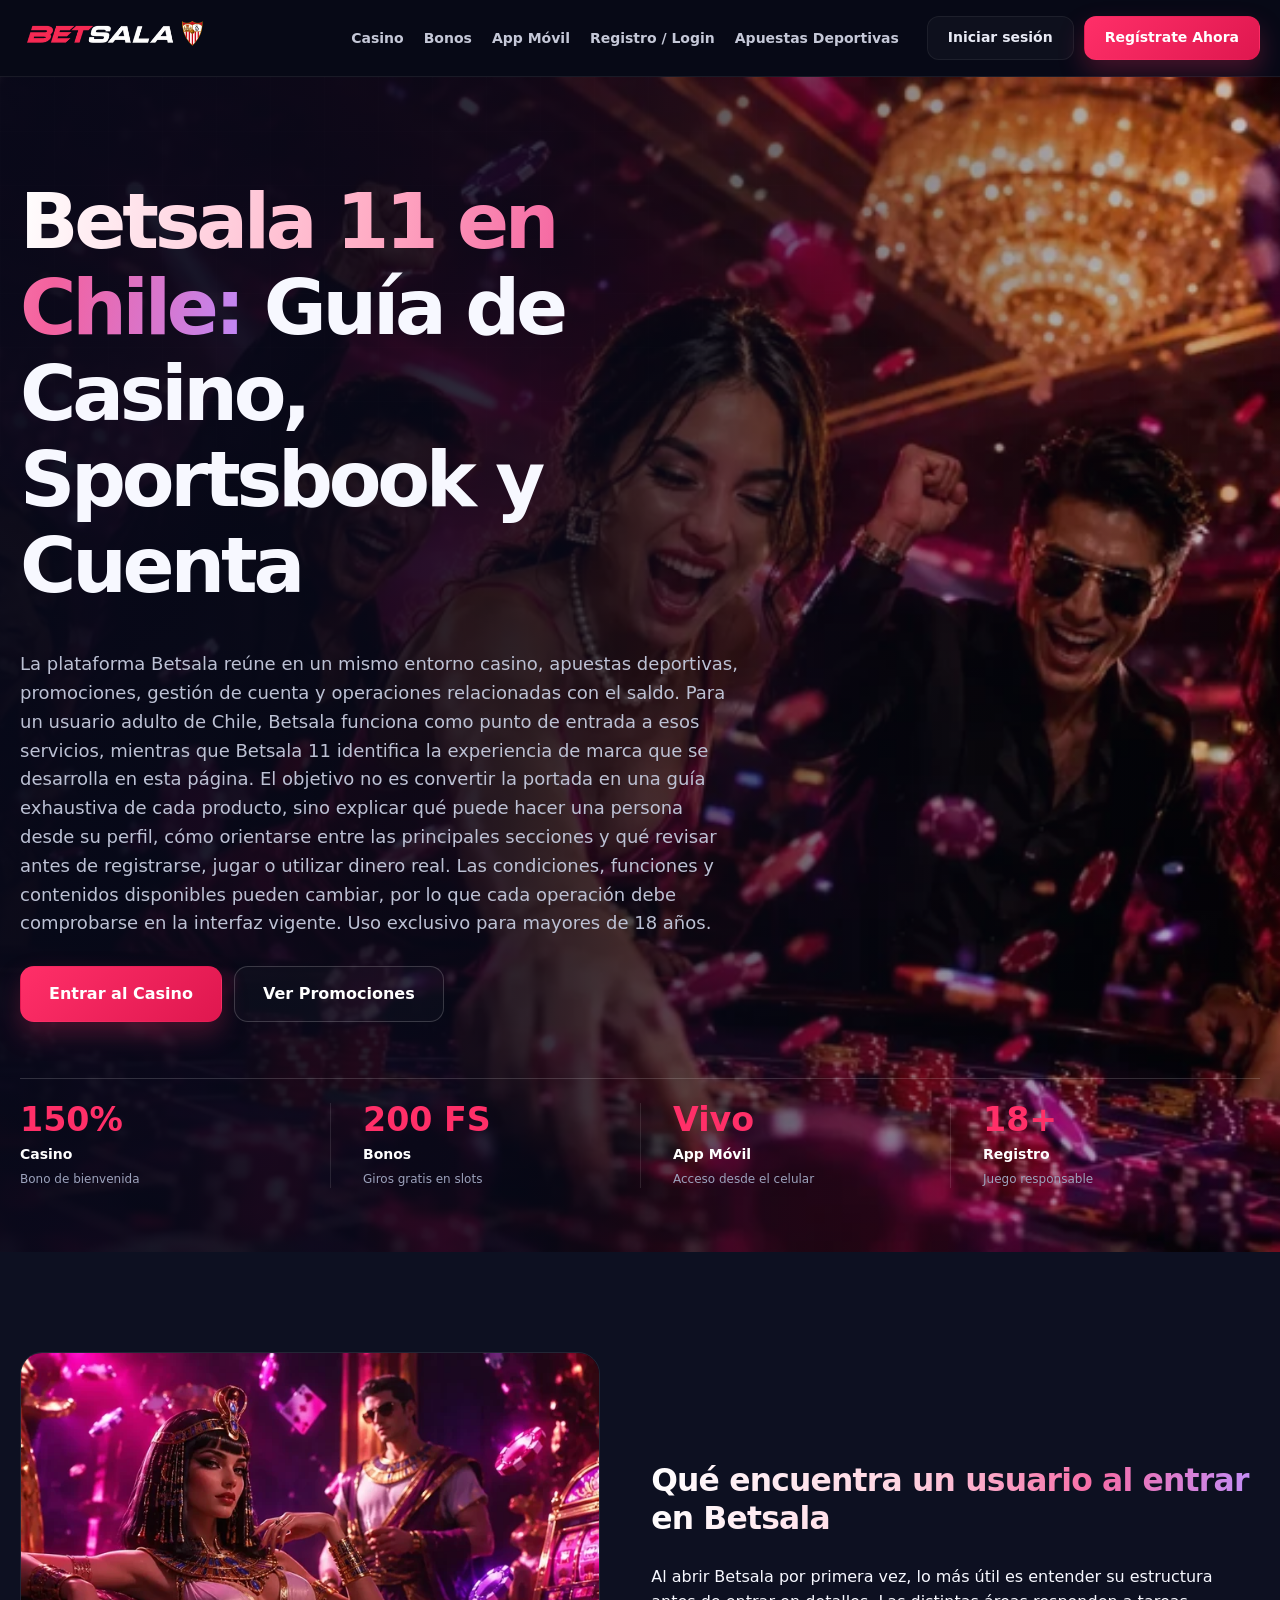
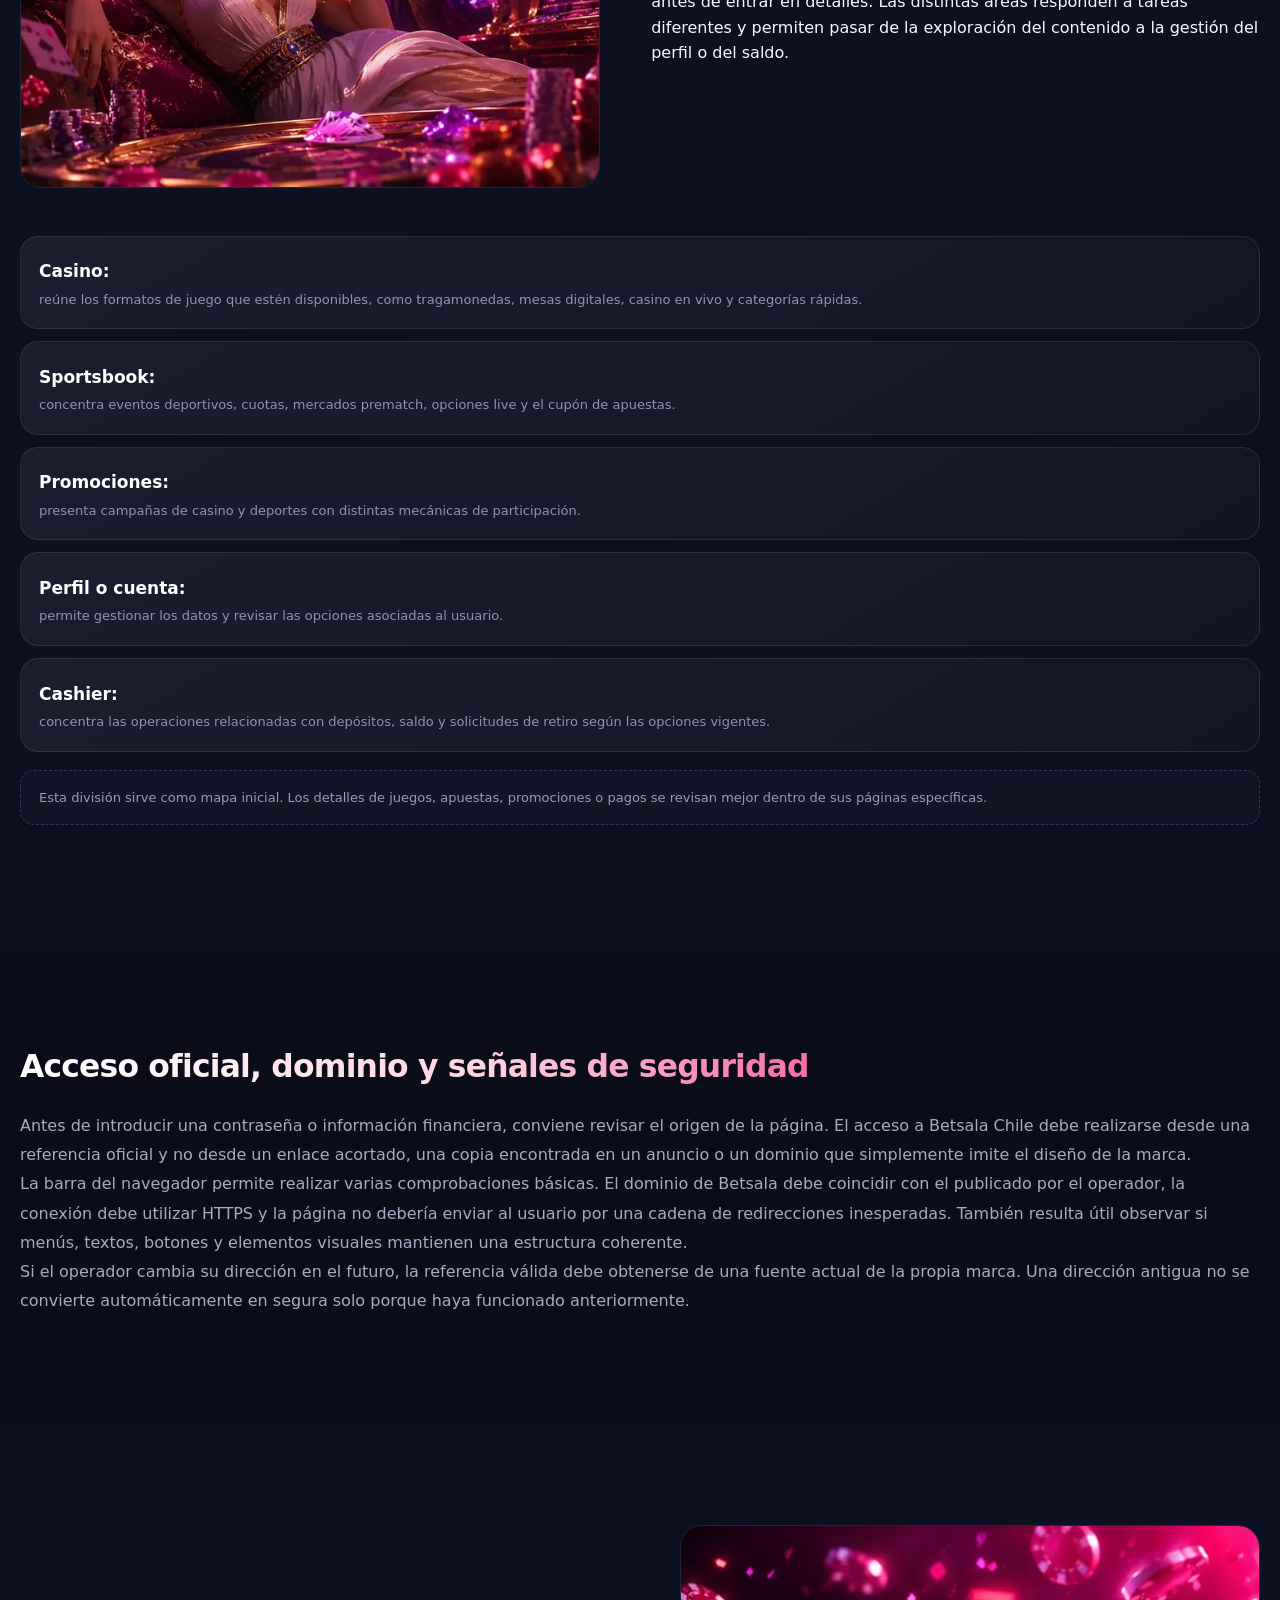
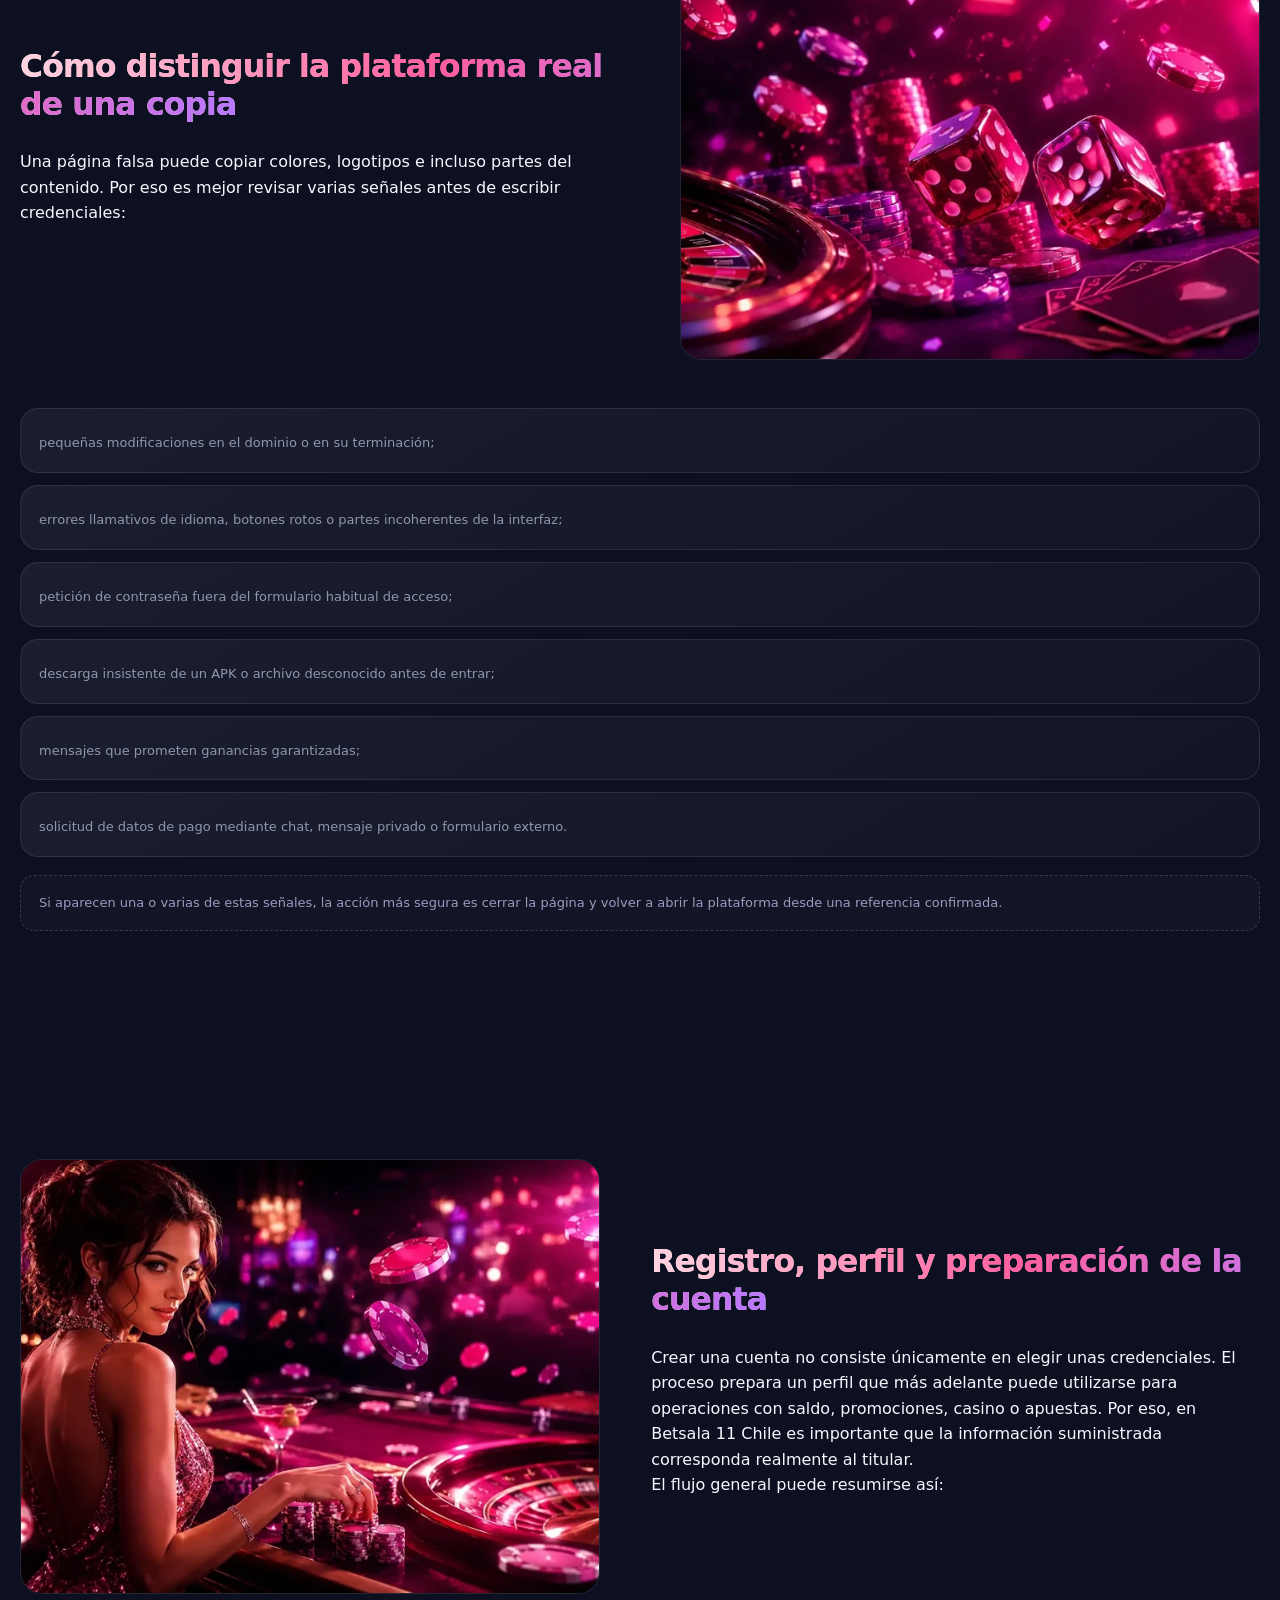
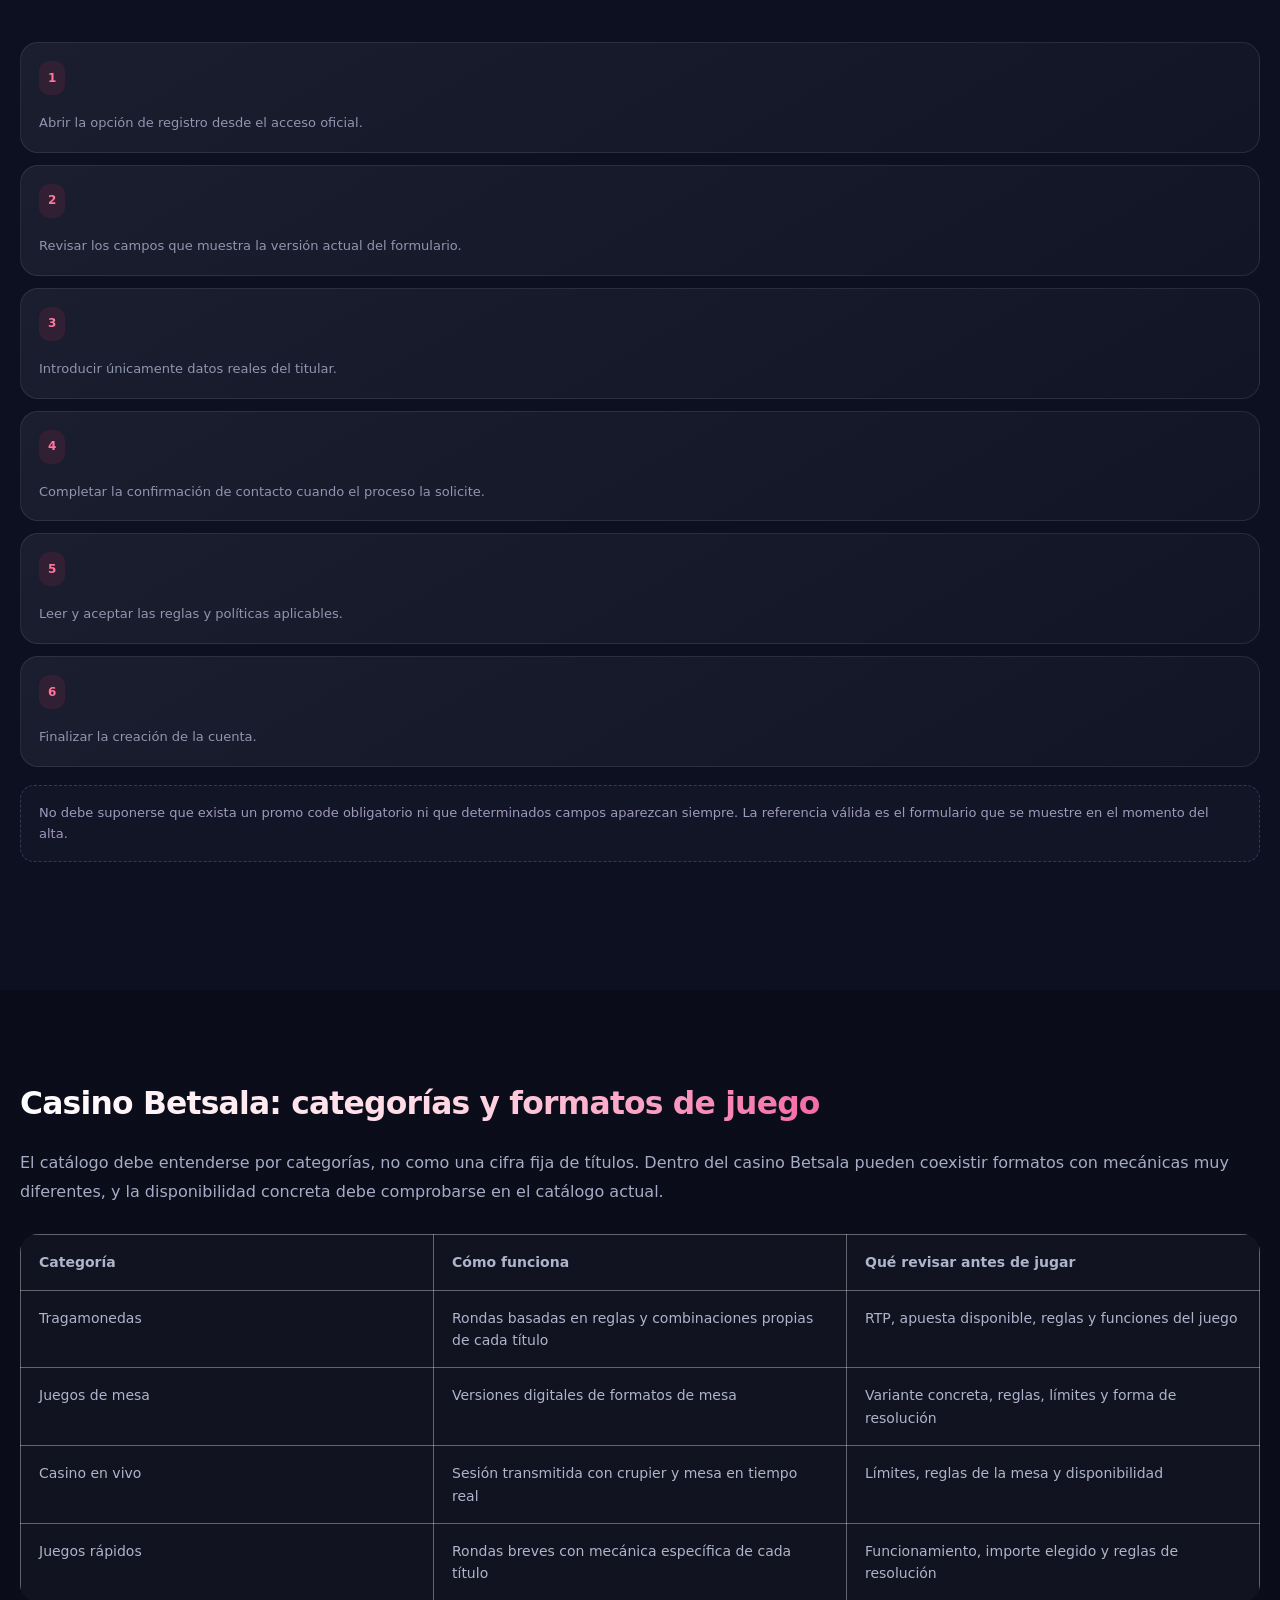
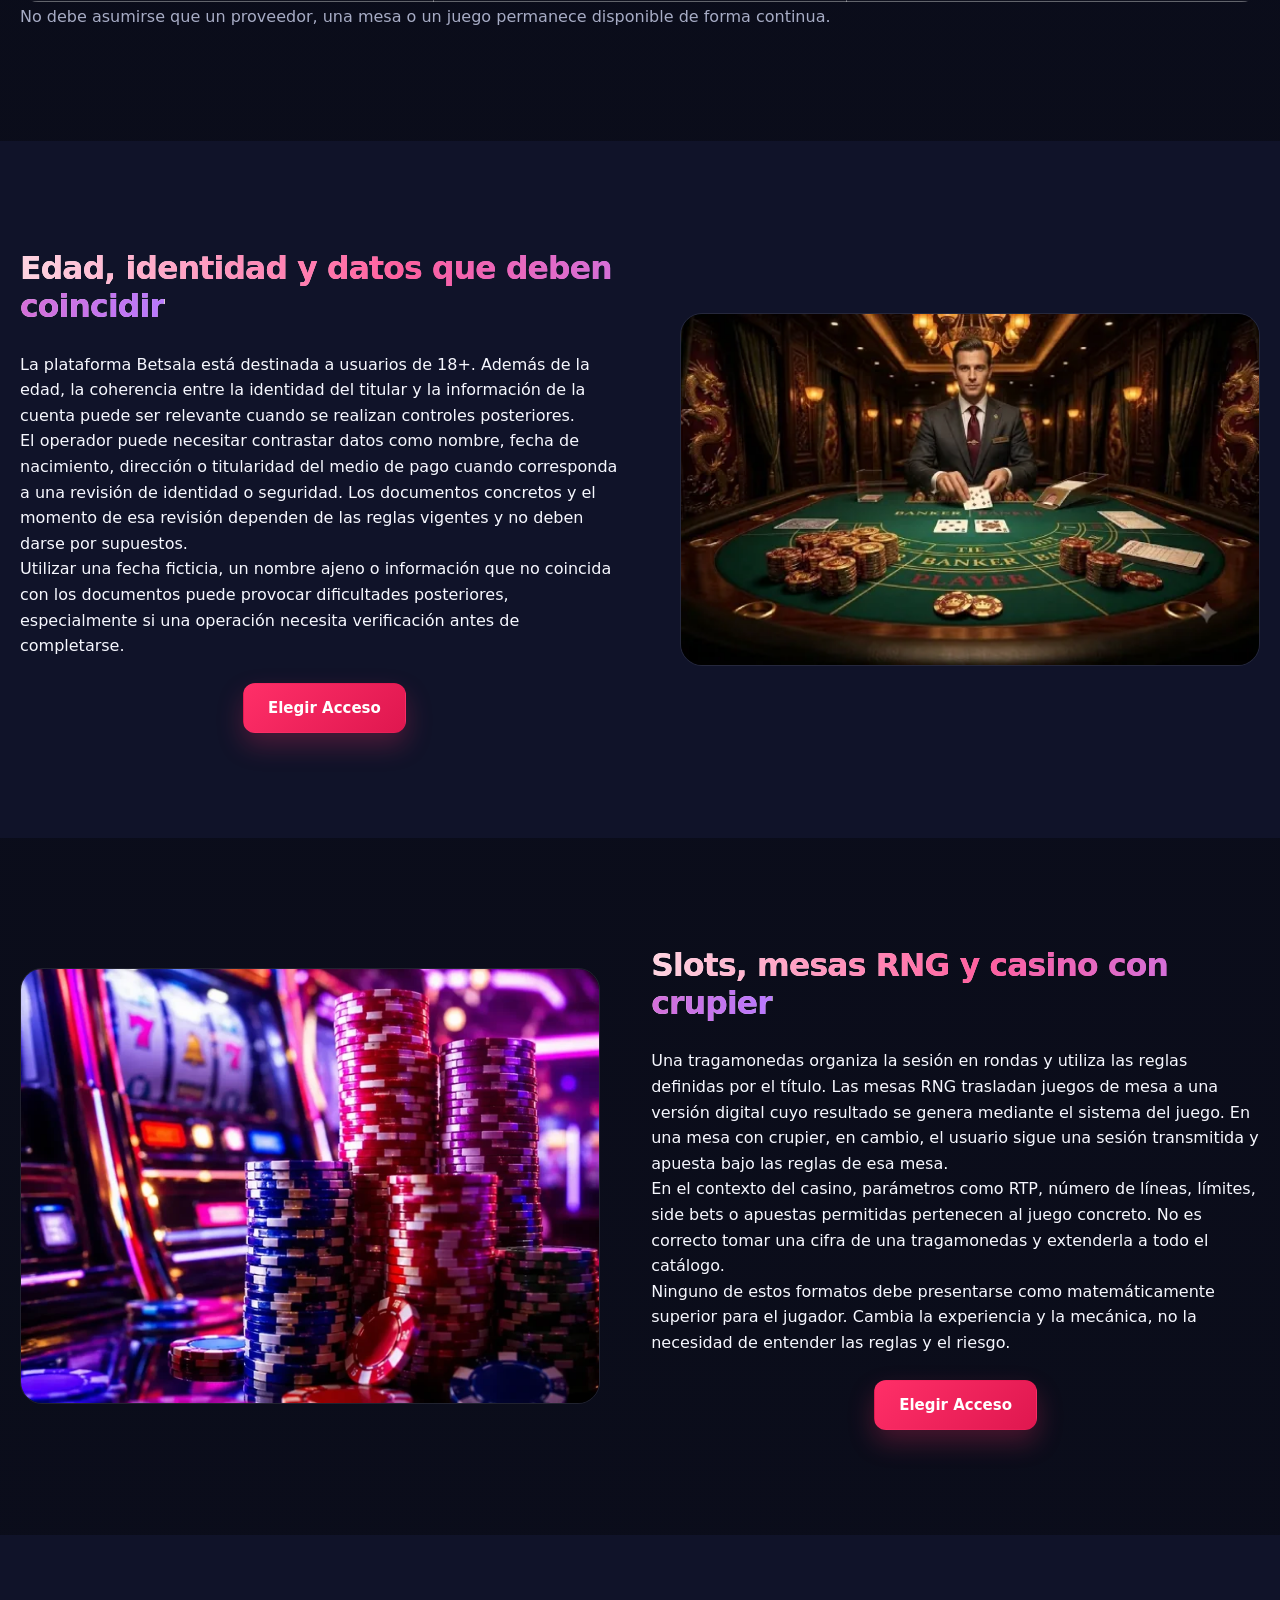
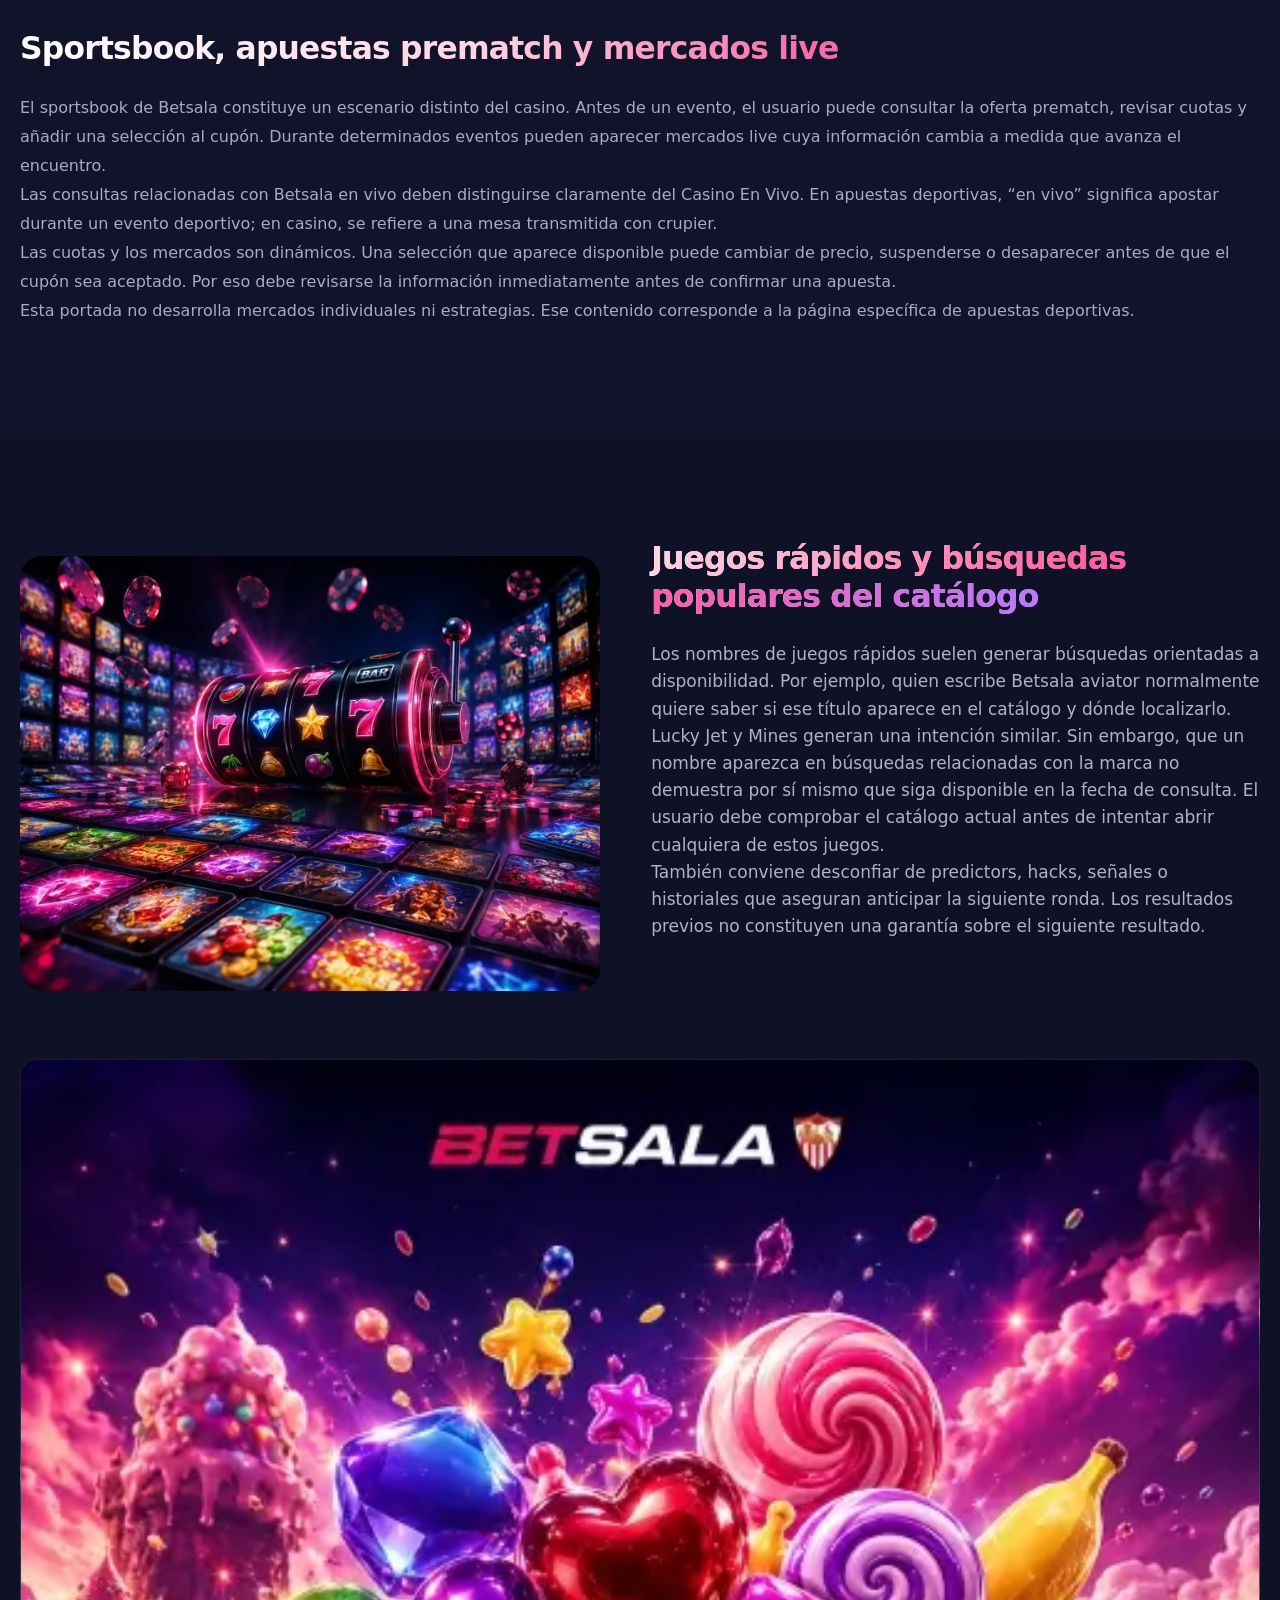
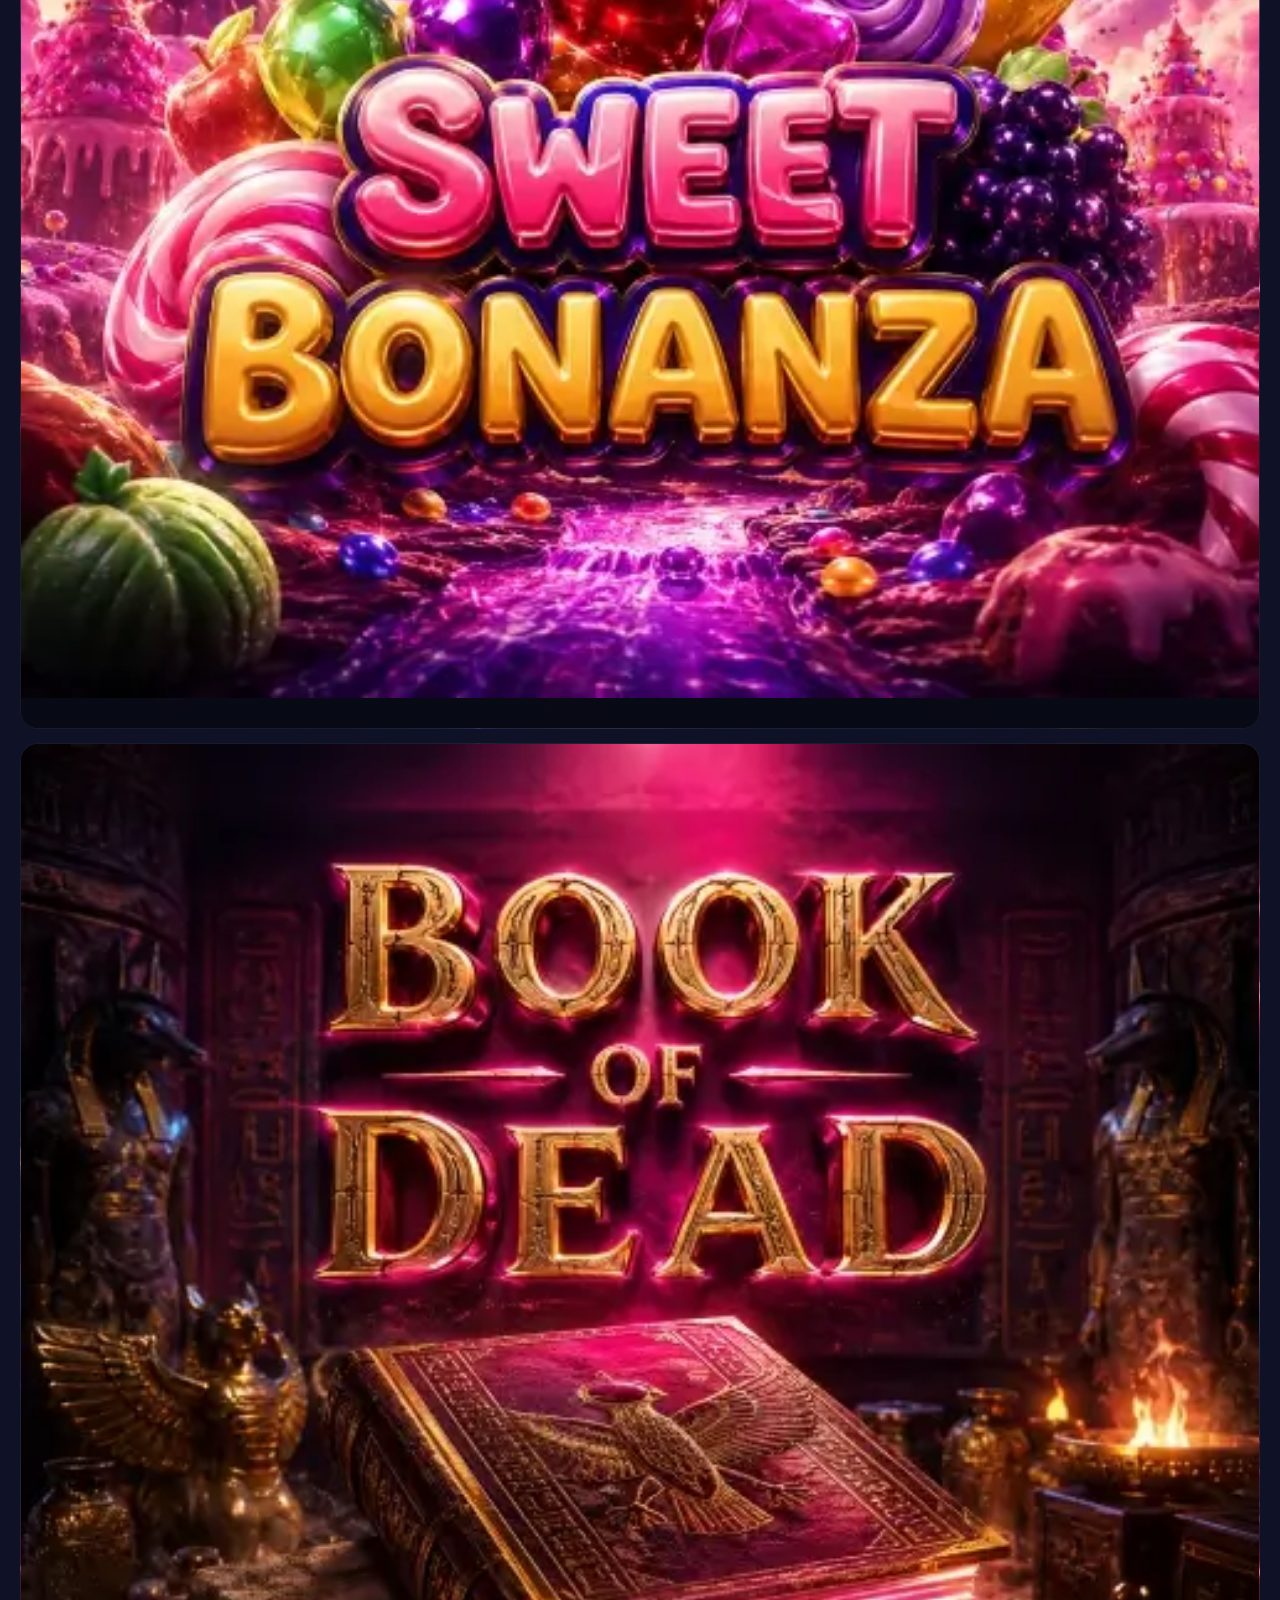
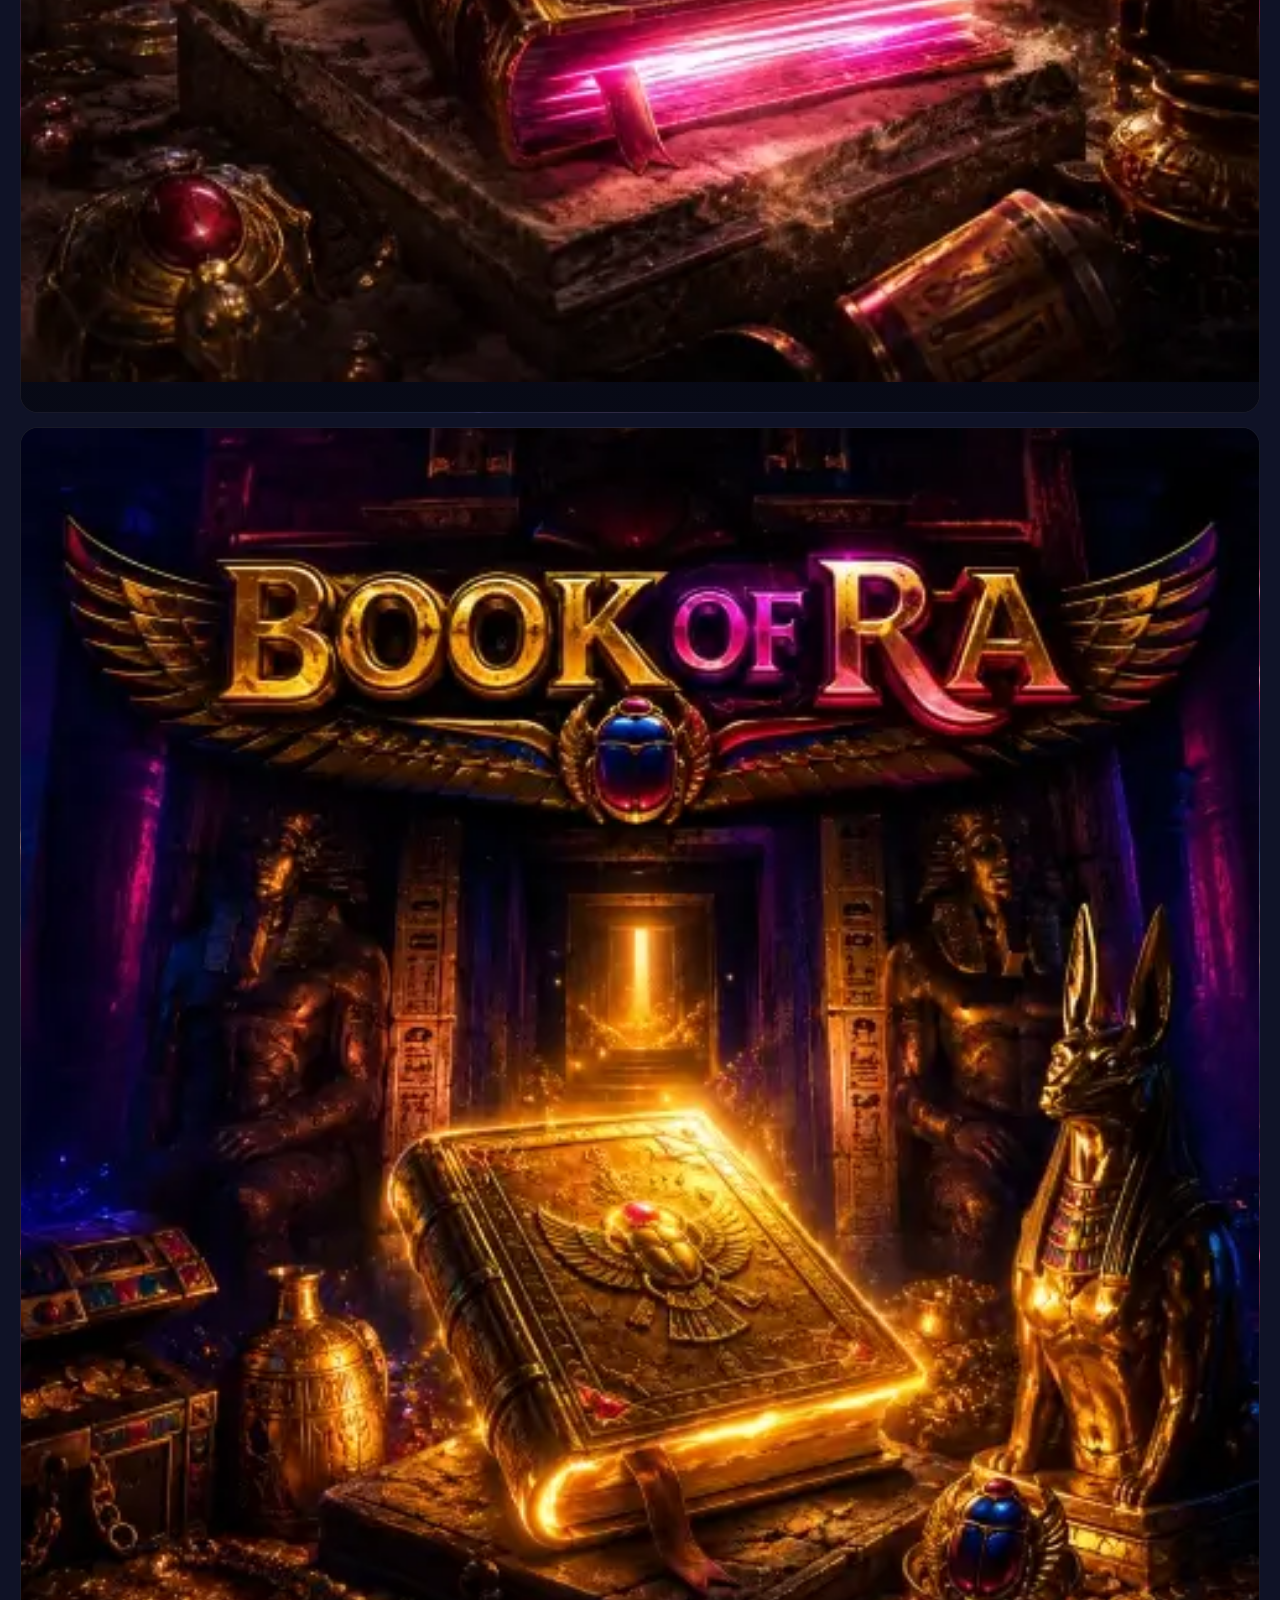
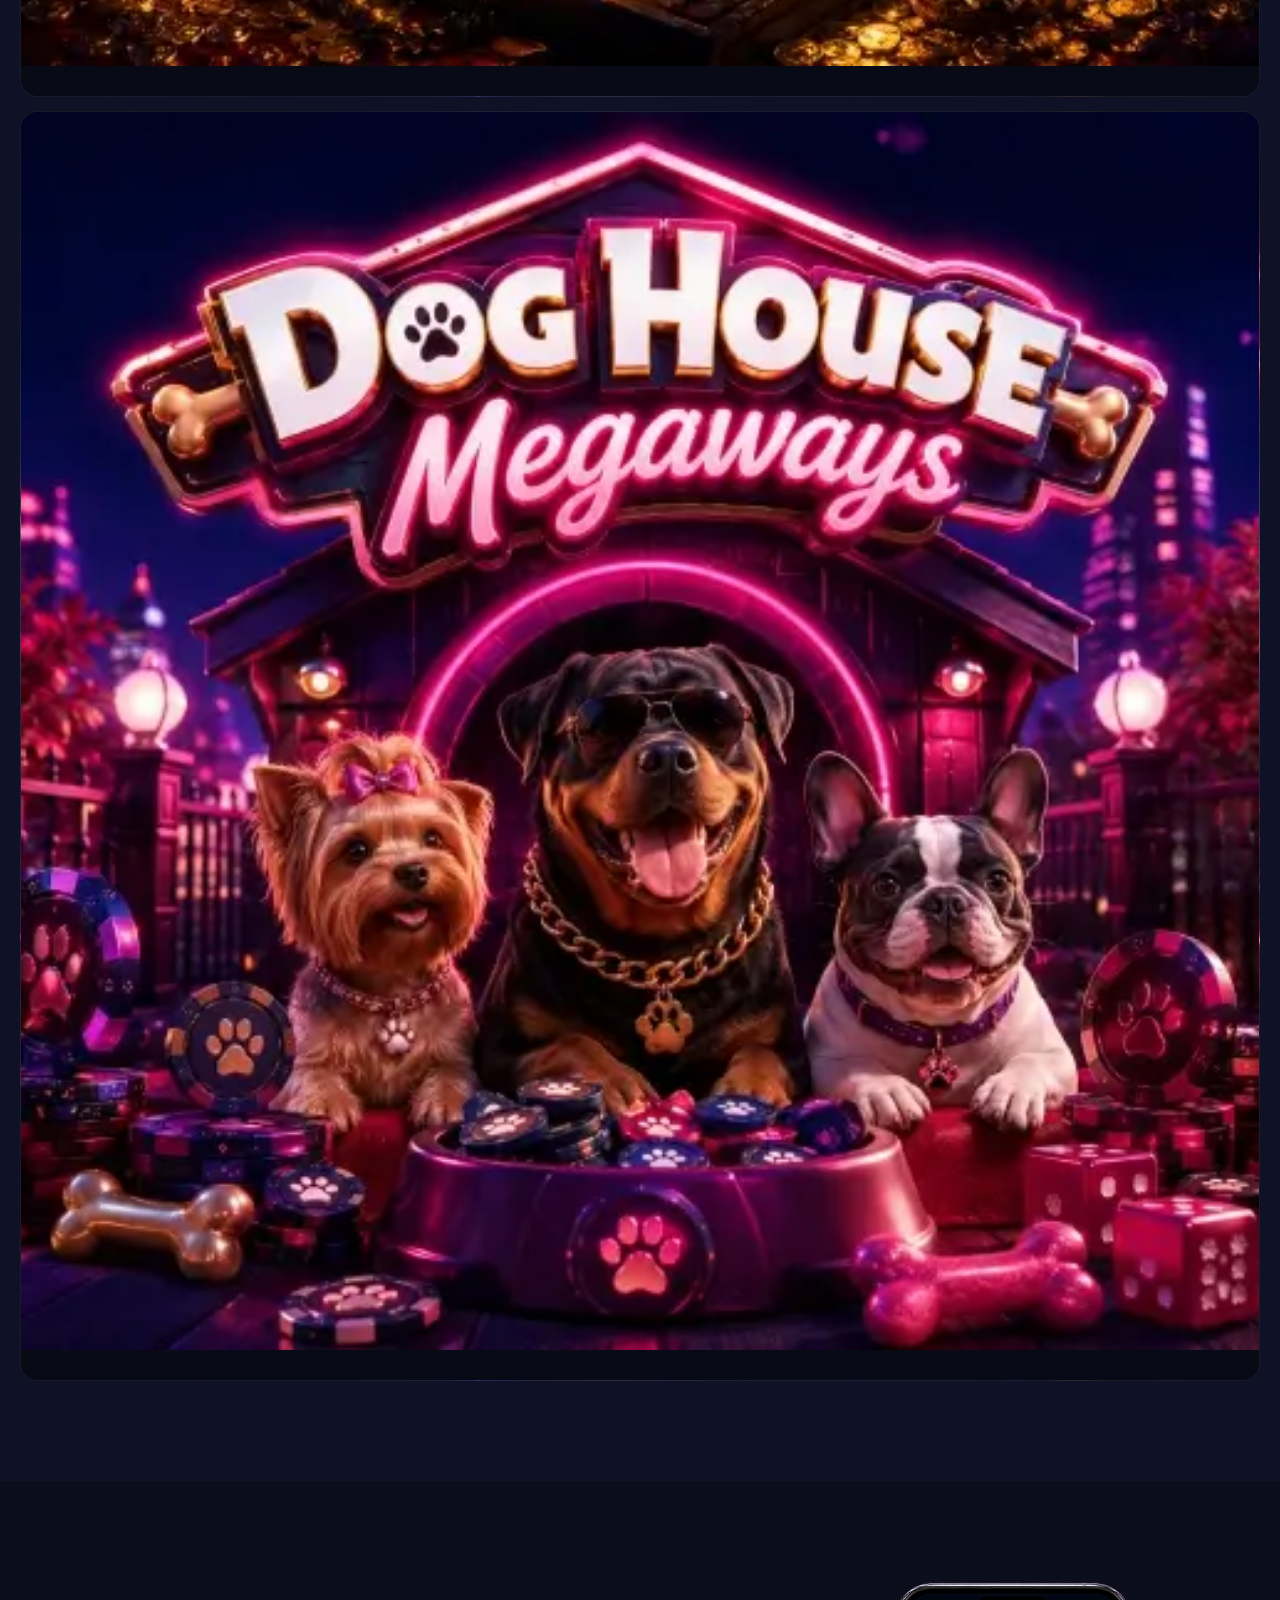
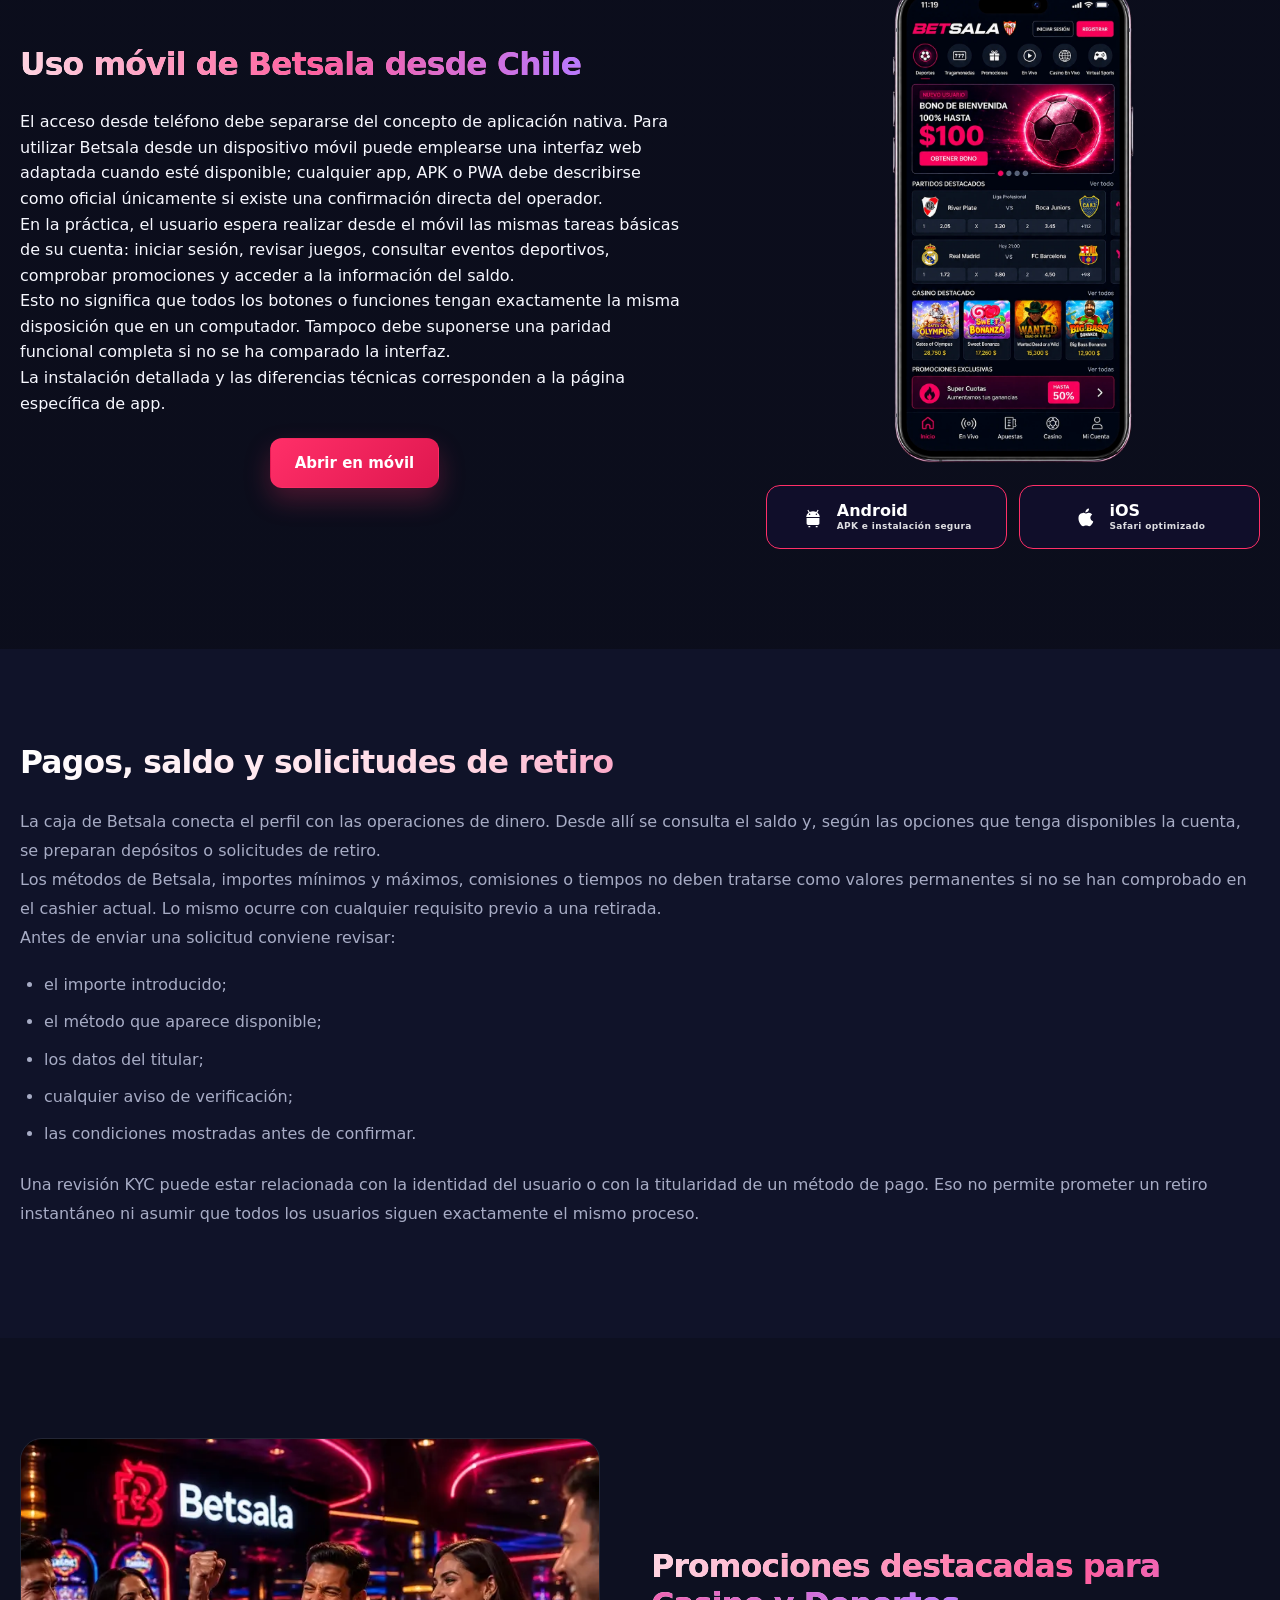
==== commit f685e88e: "1" ====
--- a/index.html
+++ b/index.html
@@ -1,569 +1,471 @@
 <!DOCTYPE html>
-<html lang="es-CL">
-<head>
-<meta charset="UTF-8">
-<meta name="viewport" content="width=device-width, initial-scale=1, viewport-fit=cover">
-<title>Betsala 11 en Chile: casino, apuestas deportivas y gestión de cuenta</title>
-<meta name="description" content="Betsala 11 en Chile: cómo orientarse entre casino, sportsbook, promociones, cuenta y caja, qué revisar antes de registrarse y cómo reconocer el acceso oficial. Solo 18+.">
-<meta name="robots" content="index, follow, max-image-preview:large">
-<meta name="theme-color" content="#0b1220">
-<link rel="canonical" href="https://betsala11-casino.github.io/sportsbook/">
-<link rel="alternate" hreflang="es-CL" href="https://betsala11-casino.github.io/sportsbook/">
-<link rel="alternate" hreflang="x-default" https://betsala11-casino.github.io/sportsbook/">
-<meta property="og:type" content="website">
-<meta property="og:locale" content="es_CL">
-<meta property="og:title" content="Betsala 11 en Chile: casino, apuestas deportivas y gestión de cuenta">
-<meta property="og:description" content="Guía de Betsala 11 para Chile: casino, sportsbook, cuenta, caja y promociones. Uso exclusivo para mayores de 18 años.">
-<meta property="og:url" content="https://betsala11-casino.github.io/sportsbook/">
-<meta property="og:image" content="https://SITE_URL/assets/og.svg">
-<link rel="icon" href="assets/favicon.svg" type="image/svg+xml">
-<link rel="preconnect" href="https://fonts.googleapis.com">
-<link rel="preconnect" href="https://fonts.gstatic.com" crossorigin>
-<link href="https://fonts.googleapis.com/css2?family=Sora:wght@500;600;700;800&family=Manrope:wght@400;500;600;700&display=swap" rel="stylesheet">
-<link rel="stylesheet" href="assets/style.css">
-<script type="application/ld+json">
-{
-  "@context": "https://schema.org",
-  "@graph": [
-    {
-      "@type": "WebSite",
-      "@id": "https://SITE_URL/#website",
-      "url": "https://SITE_URL/",
-      "name": "BetSala",
-      "inLanguage": "es-CL",
-      "publisher": { "@id": "https://SITE_URL/#organization" }
-    },
-    {
-      "@type": "Organization",
-      "@id": "https://SITE_URL/#organization",
-      "name": "BetSala",
-      "url": "https://SITE_URL/",
-      "logo": { "@type": "ImageObject", "url": "https://SITE_URL/assets/favicon.svg" },
-      "areaServed": "CL"
-    },
-    {
-      "@type": "WebPage",
-      "@id": "https://SITE_URL/#webpage",
-      "url": "https://SITE_URL/",
-      "name": "Betsala 11 en Chile: casino, apuestas deportivas y gestión de cuenta",
-      "description": "Betsala 11 en Chile: cómo orientarse entre casino, sportsbook, promociones, cuenta y caja, qué revisar antes de registrarse y cómo reconocer el acceso oficial. Solo 18+.",
-      "inLanguage": "es-CL",
-      "isPartOf": { "@id": "https://SITE_URL/#website" },
-      "about": { "@id": "https://SITE_URL/#organization" }
-    },
-    {
-      "@type": "FAQPage",
-      "@id": "https://SITE_URL/#faq",
-      "mainEntity": [
-        {
-          "@type": "Question",
-          "name": "¿Qué es Betsala 11?",
-          "acceptedAnswer": { "@type": "Answer", "text": "Betsala 11 es una plataforma que reúne casino, sportsbook, promociones y herramientas de gestión de cuenta. Antes de utilizar cualquiera de estas áreas conviene revisar las reglas y condiciones que correspondan al producto elegido." }
-        },
-        {
-          "@type": "Question",
-          "name": "¿Dónde debe buscarse el acceso oficial?",
-          "acceptedAnswer": { "@type": "Answer", "text": "El acceso seguro a Betsala debe partir de una referencia publicada por el operador y comprobarse en la barra del navegador. El usuario debería verificar dominio y HTTPS antes de introducir credenciales o información de pago." }
-        },
-        {
-          "@type": "Question",
-          "name": "¿Casino y deportes necesitan cuentas diferentes?",
-          "acceptedAnswer": { "@type": "Answer", "text": "No se plantea como dos perfiles independientes: en Betsala la lógica de la página es una cuenta de usuario desde la que se accede a las áreas disponibles. Lo que cambia es el producto utilizado y sus reglas particulares." }
-        },
-        {
-          "@type": "Question",
-          "name": "¿Qué conviene comprobar antes de depositar?",
-          "acceptedAnswer": { "@type": "Answer", "text": "Antes de depositar en Betsala hay que revisar los datos del perfil, el método visible en el cashier y las condiciones de la operación. También conviene comprobar cualquier requisito de verificación que aparezca antes de confirmar el movimiento." }
-        }
-      ]
-    }
-  ]
-}
+<html lang="en-US"><head><meta charset="UTF-8"><meta name="viewport" content="width=device-width, initial-scale=1"><meta name="robots" content="index, follow, max-image-preview:large, max-snippet:-1, max-video-preview:-1">
+
+	<!-- This site is optimized with the Yoast SEO plugin v28.5 - https://yoast.com/product/yoast-seo-wordpress/ -->
+	<title>Betsala 11 Chile: Casino, Sportsbook, Cuenta y Pagos</title>
+	<meta name="description" content="Conoce Betsala 11 en Chile: casino, sportsbook, promociones, cuenta, pagos, acceso seguro y uso móvil para mayores de 18 años.">
+	<link rel="canonical" href="/">
+	<meta property="og:locale" content="en_US">
+	<meta property="og:type" content="website">
+	<meta property="og:title" content="Betsala 11 Chile: Casino, Sportsbook, Cuenta y Pagos">
+	<meta property="og:description" content="Conoce Betsala 11 en Chile: casino, sportsbook, promociones, cuenta, pagos, acceso seguro y uso móvil para mayores de 18 años.">
+	<meta property="og:url" content="/">
+	<meta property="og:site_name" content="newBetsala1">
+	<meta property="article:modified_time" content="2026-09-23T07:07:21+00:00">
+	<meta name="twitter:card" content="summary_large_image">
+	<script type="application/ld+json" class="yoast-schema-graph">{"@context":"https:\/\/schema.org","@graph":[{"@type":"WebPage","@id":"\/","url":"\/","name":"Betsala 11 Chile: Casino, Sportsbook, Cuenta y Pagos","isPartOf":{"@id":"\/#website"},"datePublished":"2026-09-21T14:07:58+00:00","dateModified":"2026-09-23T07:07:21+00:00","description":"Conoce Betsala 11 en Chile: casino, sportsbook, promociones, cuenta, pagos, acceso seguro y uso móvil para mayores de 18 años.","breadcrumb":{"@id":"\/#breadcrumb"},"inLanguage":"en-US","potentialAction":[{"@type":"ReadAction","target":["\/"]}]},{"@type":"BreadcrumbList","@id":"\/#breadcrumb","itemListElement":[{"@type":"ListItem","position":1,"name":"Home"}]},{"@type":"WebSite","@id":"\/#website","url":"\/","name":"newBetsala1","description":"","potentialAction":[{"@type":"SearchAction","target":{"@type":"EntryPoint","urlTemplate":"\/?s={search_term_string}"},"query-input":{"@type":"PropertyValueSpecification","valueRequired":true,"valueName":"search_term_string"}}],"inLanguage":"en-US"}]}</script>
+	<!-- / Yoast SEO plugin. -->
+
+
+<link rel="alternate" type="application/rss+xml" title="newBetsala1 » main Comments Feed" href="/casino/feed/">
+
+
+<link rel="icon" type="image/png" href="/wp-content/uploads/2026/09/betsala-favicon-default.png">
+<link rel="apple-touch-icon" href="/wp-content/uploads/2026/09/betsala-favicon-default.png">
+<style id="wp-emoji-styles-inline-css">
+
+	img.wp-smiley, img.emoji {
+		display: inline !important;
+		border: none !important;
+		box-shadow: none !important;
+		height: 1em !important;
+		width: 1em !important;
+		margin: 0 0.07em !important;
+		vertical-align: -0.1em !important;
+		background: none !important;
+		padding: 0 !important;
+	}
+/*# sourceURL=wp-emoji-styles-inline-css */
+</style>
+<style id="wp-block-library-inline-css">
+:root{--wp-block-synced-color:#7a00df;--wp-block-synced-color--rgb:122,0,223;--wp-bound-block-color:var(--wp-block-synced-color);--wp-editor-canvas-background:#ddd;--wp-admin-theme-color:#007cba;--wp-admin-theme-color--rgb:0,124,186;--wp-admin-theme-color-darker-10:#006ba1;--wp-admin-theme-color-darker-10--rgb:0,107,160.5;--wp-admin-theme-color-darker-20:#005a87;--wp-admin-theme-color-darker-20--rgb:0,90,135;--wp-admin-border-width-focus:2px}@media (min-resolution:192dpi){:root{--wp-admin-border-width-focus:1.5px}}.wp-element-button{cursor:pointer}:root .has-very-light-gray-background-color{background-color:#eee}:root .has-very-dark-gray-background-color{background-color:#313131}:root .has-very-light-gray-color{color:#eee}:root .has-very-dark-gray-color{color:#313131}:root .has-vivid-green-cyan-to-vivid-cyan-blue-gradient-background{background:linear-gradient(135deg,#00d084,#0693e3)}:root .has-purple-crush-gradient-background{background:linear-gradient(135deg,#34e2e4,#4721fb 50%,#ab1dfe)}:root .has-hazy-dawn-gradient-background{background:linear-gradient(135deg,#faaca8,#dad0ec)}:root .has-subdued-olive-gradient-background{background:linear-gradient(135deg,#fafae1,#67a671)}:root .has-atomic-cream-gradient-background{background:linear-gradient(135deg,#fdd79a,#004a59)}:root .has-nightshade-gradient-background{background:linear-gradient(135deg,#330968,#31cdcf)}:root .has-midnight-gradient-background{background:linear-gradient(135deg,#020381,#2874fc)}:root{--wp--preset--font-size--normal:16px;--wp--preset--font-size--huge:42px}.has-regular-font-size{font-size:1em}.has-larger-font-size{font-size:2.625em}.has-normal-font-size{font-size:var(--wp--preset--font-size--normal)}.has-huge-font-size{font-size:var(--wp--preset--font-size--huge)}:root .has-text-align-center{text-align:center}:root .has-text-align-left{text-align:left}:root .has-text-align-right{text-align:right}.has-fit-text{white-space:nowrap!important}#end-resizable-editor-section{display:none}.aligncenter{clear:both}.items-justified-left{justify-content:flex-start}.items-justified-center{justify-content:center}.items-justified-right{justify-content:flex-end}.items-justified-space-between{justify-content:space-between}.screen-reader-text{word-wrap:normal!important;border:0;clip-path:inset(50%);height:1px;margin:-1px;overflow:hidden;padding:0;position:absolute;width:1px;word-break:normal!important}.screen-reader-text:focus{background-color:#ddd;clip-path:none;color:#444;display:block;font-size:1em;height:auto;left:5px;line-height:normal;padding:15px 23px 14px;text-decoration:none;top:5px;width:auto;z-index:100000}html :where(.has-border-color){border-style:solid}html :where([style^=border-color],[style*=";border-color"],[style*="; border-color"]){border-style:solid}html :where([style^=border-top-color],[style*=";border-top-color"],[style*="; border-top-color"]){border-top-style:solid}html :where([style^=border-right-color],[style*=";border-right-color"],[style*="; border-right-color"]){border-right-style:solid}html :where([style^=border-bottom-color],[style*=";border-bottom-color"],[style*="; border-bottom-color"]){border-bottom-style:solid}html :where([style^=border-left-color],[style*=";border-left-color"],[style*="; border-left-color"]){border-left-style:solid}html :where([style^=border-width],[style*=";border-width"],[style*="; border-width"]){border-style:solid}html :where([style^=border-top-width],[style*=";border-top-width"],[style*="; border-top-width"]){border-top-style:solid}html :where([style^=border-right-width],[style*=";border-right-width"],[style*="; border-right-width"]){border-right-style:solid}html :where([style^=border-bottom-width],[style*=";border-bottom-width"],[style*="; border-bottom-width"]){border-bottom-style:solid}html :where([style^=border-left-width],[style*=";border-left-width"],[style*="; border-left-width"]){border-left-style:solid}html :where(img[class*=wp-image-]){height:auto;max-width:100%}:where(figure){margin:0 0 1em}html :where(.is-position-sticky){--wp-admin--admin-bar--position-offset:var(--wp-admin--admin-bar--height,0px)}@media screen and (max-width:600px){html :where(.is-position-sticky){--wp-admin--admin-bar--position-offset:0px}}
+
+/*# sourceURL=/wp-includes/css/dist/block-library/common.min.css */
+</style>
+<style id="wp-block-heading-inline-css">
+h1:where(.wp-block-heading).has-background,h2:where(.wp-block-heading).has-background,h3:where(.wp-block-heading).has-background,h4:where(.wp-block-heading).has-background,h5:where(.wp-block-heading).has-background,h6:where(.wp-block-heading).has-background{padding:1.25em 2.375em}h1.has-text-align-left[style*=writing-mode]:where([style*=vertical-lr]),h1.has-text-align-right[style*=writing-mode]:where([style*=vertical-rl]),h2.has-text-align-left[style*=writing-mode]:where([style*=vertical-lr]),h2.has-text-align-right[style*=writing-mode]:where([style*=vertical-rl]),h3.has-text-align-left[style*=writing-mode]:where([style*=vertical-lr]),h3.has-text-align-right[style*=writing-mode]:where([style*=vertical-rl]),h4.has-text-align-left[style*=writing-mode]:where([style*=vertical-lr]),h4.has-text-align-right[style*=writing-mode]:where([style*=vertical-rl]),h5.has-text-align-left[style*=writing-mode]:where([style*=vertical-lr]),h5.has-text-align-right[style*=writing-mode]:where([style*=vertical-rl]),h6.has-text-align-left[style*=writing-mode]:where([style*=vertical-lr]),h6.has-text-align-right[style*=writing-mode]:where([style*=vertical-rl]){rotate:180deg}
+/*# sourceURL=/wp-includes/blocks/heading/style.min.css */
+</style>
+<style id="wp-block-list-inline-css">
+ol,ul{box-sizing:border-box}:root :where(.wp-block-list.has-background){padding:1.25em 2.375em}
+/*# sourceURL=/wp-includes/blocks/list/style.min.css */
+</style>
+<style id="wp-block-paragraph-inline-css">
+.is-small-text{font-size:.875em}.is-regular-text{font-size:1em}.is-large-text{font-size:2.25em}.is-larger-text{font-size:3em}.has-drop-cap:not(:focus):first-letter{float:left;font-size:8.4em;font-style:normal;font-weight:100;line-height:.68;margin:.05em .1em 0 0;text-transform:uppercase}body.rtl .has-drop-cap:not(:focus):first-letter{float:none;margin-left:.1em}p.has-drop-cap.has-background{overflow:hidden}:root :where(p.has-background){padding:1.25em 2.375em}:where(p.has-text-color:not(.has-link-color)) a{color:inherit}p.has-text-align-left[style*="writing-mode:vertical-lr"],p.has-text-align-right[style*="writing-mode:vertical-rl"]{rotate:180deg}
+/*# sourceURL=/wp-includes/blocks/paragraph/style.min.css */
+</style>
+<style id="wp-block-table-inline-css">
+.wp-block-table{overflow-x:auto}.wp-block-table table{border-collapse:collapse;width:100%}.wp-block-table thead{border-bottom:3px solid}.wp-block-table tfoot{border-top:3px solid}.wp-block-table td,.wp-block-table th{border:1px solid;padding:.5em}.wp-block-table .has-fixed-layout{table-layout:fixed;width:100%}.wp-block-table .has-fixed-layout td,.wp-block-table .has-fixed-layout th{word-break:break-word}.wp-block-table.aligncenter,.wp-block-table.alignleft,.wp-block-table.alignright{display:table;width:auto}.wp-block-table.aligncenter td,.wp-block-table.aligncenter th,.wp-block-table.alignleft td,.wp-block-table.alignleft th,.wp-block-table.alignright td,.wp-block-table.alignright th{word-break:break-word}.wp-block-table .has-subtle-light-gray-background-color{background-color:#f3f4f5}.wp-block-table .has-subtle-pale-green-background-color{background-color:#e9fbe5}.wp-block-table .has-subtle-pale-blue-background-color{background-color:#e7f5fe}.wp-block-table .has-subtle-pale-pink-background-color{background-color:#fcf0ef}.wp-block-table.is-style-stripes{background-color:transparent;border-collapse:inherit;border-spacing:0}.wp-block-table.is-style-stripes tbody tr:nth-child(odd){background-color:#f0f0f0}.wp-block-table.is-style-stripes.has-subtle-light-gray-background-color tbody tr:nth-child(odd){background-color:#f3f4f5}.wp-block-table.is-style-stripes.has-subtle-pale-green-background-color tbody tr:nth-child(odd){background-color:#e9fbe5}.wp-block-table.is-style-stripes.has-subtle-pale-blue-background-color tbody tr:nth-child(odd){background-color:#e7f5fe}.wp-block-table.is-style-stripes.has-subtle-pale-pink-background-color tbody tr:nth-child(odd){background-color:#fcf0ef}.wp-block-table.is-style-stripes td,.wp-block-table.is-style-stripes th{border-color:transparent}.wp-block-table.is-style-stripes{border-bottom:1px solid #f0f0f0}.wp-block-table .has-border-color td,.wp-block-table .has-border-color th,.wp-block-table .has-border-color tr,.wp-block-table .has-border-color>*{border-color:inherit}.wp-block-table table[style*=border-top-color] tr:first-child,.wp-block-table table[style*=border-top-color] tr:first-child td,.wp-block-table table[style*=border-top-color] tr:first-child th,.wp-block-table table[style*=border-top-color]>*,.wp-block-table table[style*=border-top-color]>* td,.wp-block-table table[style*=border-top-color]>* th{border-top-color:inherit}.wp-block-table table[style*=border-top-color] tr:not(:first-child){border-top-color:currentColor}.wp-block-table table[style*=border-right-color] td:last-child,.wp-block-table table[style*=border-right-color] th,.wp-block-table table[style*=border-right-color] tr,.wp-block-table table[style*=border-right-color]>*{border-right-color:inherit}.wp-block-table table[style*=border-bottom-color] tr:last-child,.wp-block-table table[style*=border-bottom-color] tr:last-child td,.wp-block-table table[style*=border-bottom-color] tr:last-child th,.wp-block-table table[style*=border-bottom-color]>*,.wp-block-table table[style*=border-bottom-color]>* td,.wp-block-table table[style*=border-bottom-color]>* th{border-bottom-color:inherit}.wp-block-table table[style*=border-bottom-color] tr:not(:last-child){border-bottom-color:currentColor}.wp-block-table table[style*=border-left-color] td:first-child,.wp-block-table table[style*=border-left-color] th,.wp-block-table table[style*=border-left-color] tr,.wp-block-table table[style*=border-left-color]>*{border-left-color:inherit}.wp-block-table table[style*=border-style] td,.wp-block-table table[style*=border-style] th,.wp-block-table table[style*=border-style] tr,.wp-block-table table[style*=border-style]>*{border-style:inherit}.wp-block-table table[style*=border-width] td,.wp-block-table table[style*=border-width] th,.wp-block-table table[style*=border-width] tr,.wp-block-table table[style*=border-width]>*{border-style:inherit;border-width:inherit}
+/*# sourceURL=/wp-includes/blocks/table/style.min.css */
+</style>
+
+
+<style id="global-styles-inline-css">
+:root{--wp--preset--aspect-ratio--square: 1;--wp--preset--aspect-ratio--4-3: 4/3;--wp--preset--aspect-ratio--3-4: 3/4;--wp--preset--aspect-ratio--3-2: 3/2;--wp--preset--aspect-ratio--2-3: 2/3;--wp--preset--aspect-ratio--16-9: 16/9;--wp--preset--aspect-ratio--9-16: 9/16;--wp--preset--color--black: #000000;--wp--preset--color--cyan-bluish-gray: #abb8c3;--wp--preset--color--white: #ffffff;--wp--preset--color--pale-pink: #f78da7;--wp--preset--color--vivid-red: #cf2e2e;--wp--preset--color--luminous-vivid-orange: #ff6900;--wp--preset--color--luminous-vivid-amber: #fcb900;--wp--preset--color--light-green-cyan: #7bdcb5;--wp--preset--color--vivid-green-cyan: #00d084;--wp--preset--color--pale-cyan-blue: #8ed1fc;--wp--preset--color--vivid-cyan-blue: #0693e3;--wp--preset--color--vivid-purple: #9b51e0;--wp--preset--color--betsala-bg: #0b0d1d;--wp--preset--color--betsala-surface: #151936;--wp--preset--color--betsala-accent: #ff2f68;--wp--preset--color--betsala-violet: #7d4dff;--wp--preset--color--betsala-text: #f7f8ff;--wp--preset--gradient--vivid-cyan-blue-to-vivid-purple: linear-gradient(135deg,rgb(6,147,227) 0%,rgb(155,81,224) 100%);--wp--preset--gradient--light-green-cyan-to-vivid-green-cyan: linear-gradient(135deg,rgb(122,220,180) 0%,rgb(0,208,130) 100%);--wp--preset--gradient--luminous-vivid-amber-to-luminous-vivid-orange: linear-gradient(135deg,rgb(252,185,0) 0%,rgb(255,105,0) 100%);--wp--preset--gradient--luminous-vivid-orange-to-vivid-red: linear-gradient(135deg,rgb(255,105,0) 0%,rgb(207,46,46) 100%);--wp--preset--gradient--very-light-gray-to-cyan-bluish-gray: linear-gradient(135deg,rgb(238,238,238) 0%,rgb(169,184,195) 100%);--wp--preset--gradient--cool-to-warm-spectrum: linear-gradient(135deg,rgb(74,234,220) 0%,rgb(151,120,209) 20%,rgb(207,42,186) 40%,rgb(238,44,130) 60%,rgb(251,105,98) 80%,rgb(254,248,76) 100%);--wp--preset--gradient--blush-light-purple: linear-gradient(135deg,rgb(255,206,236) 0%,rgb(152,150,240) 100%);--wp--preset--gradient--blush-bordeaux: linear-gradient(135deg,rgb(254,205,165) 0%,rgb(254,45,45) 50%,rgb(107,0,62) 100%);--wp--preset--gradient--luminous-dusk: linear-gradient(135deg,rgb(255,203,112) 0%,rgb(199,81,192) 50%,rgb(65,88,208) 100%);--wp--preset--gradient--pale-ocean: linear-gradient(135deg,rgb(255,245,203) 0%,rgb(182,227,212) 50%,rgb(51,167,181) 100%);--wp--preset--gradient--electric-grass: linear-gradient(135deg,rgb(202,248,128) 0%,rgb(113,206,126) 100%);--wp--preset--gradient--midnight: linear-gradient(135deg,rgb(2,3,129) 0%,rgb(40,116,252) 100%);--wp--preset--font-size--small: 13px;--wp--preset--font-size--medium: clamp(14px, 0.875rem + ((1vw - 3.2px) * 0.652), 20px);--wp--preset--font-size--large: clamp(22.041px, 1.378rem + ((1vw - 3.2px) * 1.517), 36px);--wp--preset--font-size--x-large: clamp(25.014px, 1.563rem + ((1vw - 3.2px) * 1.846), 42px);--wp--preset--spacing--20: 0.44rem;--wp--preset--spacing--30: 0.67rem;--wp--preset--spacing--40: 1rem;--wp--preset--spacing--50: 1.5rem;--wp--preset--spacing--60: 2.25rem;--wp--preset--spacing--70: 3.38rem;--wp--preset--spacing--80: 5.06rem;--wp--preset--shadow--natural: 6px 6px 9px rgba(0, 0, 0, 0.2);--wp--preset--shadow--deep: 12px 12px 50px rgba(0, 0, 0, 0.4);--wp--preset--shadow--sharp: 6px 6px 0px rgba(0, 0, 0, 0.2);--wp--preset--shadow--outlined: 6px 6px 0px -3px rgb(255, 255, 255), 6px 6px rgb(0, 0, 0);--wp--preset--shadow--crisp: 6px 6px 0px rgb(0, 0, 0);}.wp-block-button{--wp--preset--dimension--25: 25%;--wp--preset--dimension--50: 50%;--wp--preset--dimension--75: 75%;--wp--preset--dimension--100: 100%;}:root { --wp--style--global--content-size: 1240px;--wp--style--global--wide-size: 1240px; }:where(body) { margin: 0; }.wp-site-blocks > .alignleft { float: left; margin-right: 2em; }.wp-site-blocks > .alignright { float: right; margin-left: 2em; }.wp-site-blocks > .aligncenter { justify-content: center; margin-left: auto; margin-right: auto; }:where(.is-layout-flex){gap: 0.5em;}:where(.is-layout-grid){gap: 0.5em;}.is-layout-flow > .alignleft{float: left;margin-inline-start: 0;margin-inline-end: 2em;}.is-layout-flow > .alignright{float: right;margin-inline-start: 2em;margin-inline-end: 0;}.is-layout-flow > .aligncenter{margin-left: auto !important;margin-right: auto !important;}.is-layout-constrained > .alignleft{float: left;margin-inline-start: 0;margin-inline-end: 2em;}.is-layout-constrained > .alignright{float: right;margin-inline-start: 2em;margin-inline-end: 0;}.is-layout-constrained > .aligncenter{margin-left: auto !important;margin-right: auto !important;}.is-layout-constrained > :where(:not(.alignleft):not(.alignright):not(.alignfull)){max-width: var(--wp--style--global--content-size);margin-left: auto !important;margin-right: auto !important;}.is-layout-constrained > .alignwide{max-width: var(--wp--style--global--wide-size);}body .is-layout-flex{display: flex;}.is-layout-flex{flex-wrap: wrap;align-items: center;}.is-layout-flex > :is(*, div){margin: 0;}body .is-layout-grid{display: grid;}.is-layout-grid > :is(*, div){margin: 0;}body{background-color: #0b0d1d;color: #f7f8ff;font-family: Inter, ui-sans-serif, system-ui, -apple-system, BlinkMacSystemFont, "Segoe UI", sans-serif;padding-top: 0px;padding-right: 0px;padding-bottom: 0px;padding-left: 0px;}:root :where(.wp-element-button, .wp-block-button__link){background-color: #32373c;border-width: 0;color: #fff;font-family: inherit;font-size: inherit;font-style: inherit;font-weight: inherit;letter-spacing: inherit;line-height: inherit;padding-top: calc(0.667em + 2px);padding-right: calc(1.333em + 2px);padding-bottom: calc(0.667em + 2px);padding-left: calc(1.333em + 2px);text-decoration: none;text-transform: inherit;}.has-black-color{color: var(--wp--preset--color--black) !important;}.has-cyan-bluish-gray-color{color: var(--wp--preset--color--cyan-bluish-gray) !important;}.has-white-color{color: var(--wp--preset--color--white) !important;}.has-pale-pink-color{color: var(--wp--preset--color--pale-pink) !important;}.has-vivid-red-color{color: var(--wp--preset--color--vivid-red) !important;}.has-luminous-vivid-orange-color{color: var(--wp--preset--color--luminous-vivid-orange) !important;}.has-luminous-vivid-amber-color{color: var(--wp--preset--color--luminous-vivid-amber) !important;}.has-light-green-cyan-color{color: var(--wp--preset--color--light-green-cyan) !important;}.has-vivid-green-cyan-color{color: var(--wp--preset--color--vivid-green-cyan) !important;}.has-pale-cyan-blue-color{color: var(--wp--preset--color--pale-cyan-blue) !important;}.has-vivid-cyan-blue-color{color: var(--wp--preset--color--vivid-cyan-blue) !important;}.has-vivid-purple-color{color: var(--wp--preset--color--vivid-purple) !important;}.has-betsala-bg-color{color: var(--wp--preset--color--betsala-bg) !important;}.has-betsala-surface-color{color: var(--wp--preset--color--betsala-surface) !important;}.has-betsala-accent-color{color: var(--wp--preset--color--betsala-accent) !important;}.has-betsala-violet-color{color: var(--wp--preset--color--betsala-violet) !important;}.has-betsala-text-color{color: var(--wp--preset--color--betsala-text) !important;}.has-black-background-color{background-color: var(--wp--preset--color--black) !important;}.has-cyan-bluish-gray-background-color{background-color: var(--wp--preset--color--cyan-bluish-gray) !important;}.has-white-background-color{background-color: var(--wp--preset--color--white) !important;}.has-pale-pink-background-color{background-color: var(--wp--preset--color--pale-pink) !important;}.has-vivid-red-background-color{background-color: var(--wp--preset--color--vivid-red) !important;}.has-luminous-vivid-orange-background-color{background-color: var(--wp--preset--color--luminous-vivid-orange) !important;}.has-luminous-vivid-amber-background-color{background-color: var(--wp--preset--color--luminous-vivid-amber) !important;}.has-light-green-cyan-background-color{background-color: var(--wp--preset--color--light-green-cyan) !important;}.has-vivid-green-cyan-background-color{background-color: var(--wp--preset--color--vivid-green-cyan) !important;}.has-pale-cyan-blue-background-color{background-color: var(--wp--preset--color--pale-cyan-blue) !important;}.has-vivid-cyan-blue-background-color{background-color: var(--wp--preset--color--vivid-cyan-blue) !important;}.has-vivid-purple-background-color{background-color: var(--wp--preset--color--vivid-purple) !important;}.has-betsala-bg-background-color{background-color: var(--wp--preset--color--betsala-bg) !important;}.has-betsala-surface-background-color{background-color: var(--wp--preset--color--betsala-surface) !important;}.has-betsala-accent-background-color{background-color: var(--wp--preset--color--betsala-accent) !important;}.has-betsala-violet-background-color{background-color: var(--wp--preset--color--betsala-violet) !important;}.has-betsala-text-background-color{background-color: var(--wp--preset--color--betsala-text) !important;}.has-black-border-color{border-color: var(--wp--preset--color--black) !important;}.has-cyan-bluish-gray-border-color{border-color: var(--wp--preset--color--cyan-bluish-gray) !important;}.has-white-border-color{border-color: var(--wp--preset--color--white) !important;}.has-pale-pink-border-color{border-color: var(--wp--preset--color--pale-pink) !important;}.has-vivid-red-border-color{border-color: var(--wp--preset--color--vivid-red) !important;}.has-luminous-vivid-orange-border-color{border-color: var(--wp--preset--color--luminous-vivid-orange) !important;}.has-luminous-vivid-amber-border-color{border-color: var(--wp--preset--color--luminous-vivid-amber) !important;}.has-light-green-cyan-border-color{border-color: var(--wp--preset--color--light-green-cyan) !important;}.has-vivid-green-cyan-border-color{border-color: var(--wp--preset--color--vivid-green-cyan) !important;}.has-pale-cyan-blue-border-color{border-color: var(--wp--preset--color--pale-cyan-blue) !important;}.has-vivid-cyan-blue-border-color{border-color: var(--wp--preset--color--vivid-cyan-blue) !important;}.has-vivid-purple-border-color{border-color: var(--wp--preset--color--vivid-purple) !important;}.has-betsala-bg-border-color{border-color: var(--wp--preset--color--betsala-bg) !important;}.has-betsala-surface-border-color{border-color: var(--wp--preset--color--betsala-surface) !important;}.has-betsala-accent-border-color{border-color: var(--wp--preset--color--betsala-accent) !important;}.has-betsala-violet-border-color{border-color: var(--wp--preset--color--betsala-violet) !important;}.has-betsala-text-border-color{border-color: var(--wp--preset--color--betsala-text) !important;}.has-vivid-cyan-blue-to-vivid-purple-gradient-background{background: var(--wp--preset--gradient--vivid-cyan-blue-to-vivid-purple) !important;}.has-light-green-cyan-to-vivid-green-cyan-gradient-background{background: var(--wp--preset--gradient--light-green-cyan-to-vivid-green-cyan) !important;}.has-luminous-vivid-amber-to-luminous-vivid-orange-gradient-background{background: var(--wp--preset--gradient--luminous-vivid-amber-to-luminous-vivid-orange) !important;}.has-luminous-vivid-orange-to-vivid-red-gradient-background{background: var(--wp--preset--gradient--luminous-vivid-orange-to-vivid-red) !important;}.has-very-light-gray-to-cyan-bluish-gray-gradient-background{background: var(--wp--preset--gradient--very-light-gray-to-cyan-bluish-gray) !important;}.has-cool-to-warm-spectrum-gradient-background{background: var(--wp--preset--gradient--cool-to-warm-spectrum) !important;}.has-blush-light-purple-gradient-background{background: var(--wp--preset--gradient--blush-light-purple) !important;}.has-blush-bordeaux-gradient-background{background: var(--wp--preset--gradient--blush-bordeaux) !important;}.has-luminous-dusk-gradient-background{background: var(--wp--preset--gradient--luminous-dusk) !important;}.has-pale-ocean-gradient-background{background: var(--wp--preset--gradient--pale-ocean) !important;}.has-electric-grass-gradient-background{background: var(--wp--preset--gradient--electric-grass) !important;}.has-midnight-gradient-background{background: var(--wp--preset--gradient--midnight) !important;}.has-small-font-size{font-size: var(--wp--preset--font-size--small) !important;}.has-medium-font-size{font-size: var(--wp--preset--font-size--medium) !important;}.has-large-font-size{font-size: var(--wp--preset--font-size--large) !important;}.has-x-large-font-size{font-size: var(--wp--preset--font-size--x-large) !important;}
+/*# sourceURL=global-styles-inline-css */
+</style>
+
+<link rel="stylesheet" id="betsala-main-css" href="/wp-content/themes/betsala-v614/assets/css/main.css?ver=1790001087" media="all">
+<link rel="EditURI" type="application/rsd+xml" title="RSD" href="/xmlrpc.php?rsd">
+<meta name="generator" content="WordPress 7.1.2">
+<link rel="shortlink" href="/">
+
+<script type="application/ld+json">{"@context":"https://schema.org","@type":"Organization","name":"BetSala","url":"/","logo":"/wp-content/uploads/2026/09/betsala-logo-default.png"}</script>
+</head>
+<body class="home wp-singular page-template page-template-template-main-casino page-template-template-main-casino-php page page-id-2 wp-embed-responsive wp-theme-betsala-v614 betsala-theme betsala-v614 header-layout-top" style="--betsala-sidebar-width:260px;"><a class="skip-link" href="#main">Saltar al contenido</a>
+<header class="site-header" data-header data-header-layout="top"><div class="container header-inner"><div class="brand-wrap"><a class="custom-logo-link" href="/" rel="home"><img width="360" height="80" src="/wp-content/uploads/2026/09/betsala-logo-default.png" class="custom-logo" alt="BetSala" decoding="async" srcset="/wp-content/uploads/2026/09/betsala-logo-default.png 360w, /wp-content/uploads/2026/09/betsala-logo-default-300x67.png 300w" sizes="(max-width: 360px) 100vw, 360px"></a></div>
+<nav id="betsala-mobile-nav" class="main-nav" aria-label="Navegación principal" data-nav><ul class="main-nav-list"><li><a href="/">Casino</a></li><li><a href="/bonos/">Bonos</a></li><li><a href="/app-movil/">App Móvil</a></li><li><a href="/login/">Registro / Login</a></li><li><a href="/apuestas-deportivas/">Apuestas Deportivas</a></li></ul><div class="mobile-nav-footer"><a class="btn btn-primary btn-block mobile-nav-cta" href="/play-and-win/" rel="nofollow sponsored" data-betsala-referral="1">Regístrate Ahora</a><a class="btn btn-ghost btn-block mobile-nav-login" href="/play-and-win/" rel="nofollow sponsored" data-betsala-referral="1">Iniciar sesión</a><div class="mobile-nav-responsible"><strong>18+</strong><span>·</span><span>Juego con responsabilidad</span></div></div></nav>
+<div class="header-actions"><a class="btn btn-ghost desktop-action" href="/play-and-win/" rel="nofollow sponsored" data-betsala-referral="1">Iniciar sesión</a><a class="btn btn-primary header-register-cta" href="/play-and-win/" rel="nofollow sponsored" data-betsala-referral="1">Regístrate Ahora</a></div><button class="menu-toggle" type="button" aria-expanded="false" aria-controls="betsala-mobile-nav" aria-label="Abrir menú" data-menu-toggle><span></span><span></span><span></span></button>
+</div>
+</header>
+<main id="main" class="site-main">
+<section class="betsala-block hero article-hero betsala-hero">
+    <img decoding="async" width="700" height="525" src="/wp-content/uploads/2026/09/betsala-casino-party.webp" class="hero-bg-image" alt="Betsala 11 en Chile: casino, apuestas deportivas y gestión de cuenta" loading="eager" fetchpriority="high" srcset="/wp-content/uploads/2026/09/betsala-casino-party.webp 700w, /wp-content/uploads/2026/09/betsala-casino-party-300x225.webp 300w" sizes="(max-width: 700px) 100vw, 700px">    <div class="hero-grid-glow" aria-hidden="true"></div>
+    <div class="container hero-layout">
+        <div class="hero-copy">
+            <h1><span class="text-gradient">Betsala 11 en Chile: </span>Guía de Casino, Sportsbook y Cuenta</h1>            <div class="hero-lead source-intro"><p>La plataforma Betsala reúne en un mismo entorno casino, apuestas deportivas, promociones, gestión de cuenta y operaciones relacionadas con el saldo. Para un usuario adulto de Chile, Betsala funciona como punto de entrada a esos servicios, mientras que Betsala 11 identifica la experiencia de marca que se desarrolla en esta página. El objetivo no es convertir la portada en una guía exhaustiva de cada producto, sino explicar qué puede hacer una persona desde su perfil, cómo orientarse entre las principales secciones y qué revisar antes de registrarse, jugar o utilizar dinero real. Las condiciones, funciones y contenidos disponibles pueden cambiar, por lo que cada operación debe comprobarse en la interfaz vigente. Uso exclusivo para mayores de 18 años.</p>
+</div>                            <div class="hero-cta align-left">
+                    <a class="btn btn-primary btn-xl" href="/play-and-win/" rel="nofollow sponsored" data-betsala-referral="1">Entrar al Casino</a>                    <a class="btn btn-outline btn-xl" href="/play-and-win/" rel="nofollow sponsored" data-betsala-referral="1">Ver Promociones</a>                </div>
+                    </div>
+    </div>
+            <div class="container hero-info-grid" role="list" aria-label="Información destacada">
+                            <div class="hero-info-card" role="listitem">
+                    <strong class="hero-info-value">150%</strong>                    <span class="hero-info-card__title">Casino</span>                    <p>Bono de bienvenida</p>                </div>
+                            <div class="hero-info-card" role="listitem">
+                    <strong class="hero-info-value">200 FS</strong>                    <span class="hero-info-card__title">Bonos</span>                    <p>Giros gratis en slots</p>                </div>
+                            <div class="hero-info-card" role="listitem">
+                    <strong class="hero-info-value">Vivo</strong>                    <span class="hero-info-card__title">App Móvil</span>                    <p>Acceso desde el celular</p>                </div>
+                            <div class="hero-info-card" role="listitem">
+                    <strong class="hero-info-value">18+</strong>                    <span class="hero-info-card__title">Registro</span>                    <p>Juego responsable</p>                </div>
+                    </div>
+    </section>
+
+
+<section class="betsala-block betsala-payments payments-section">
+        <div class="container">
+        <div class="payments-intro split-intro image-left">
+            <div class="payments-image split-intro-media"><img decoding="async" width="700" height="525" src="/wp-content/uploads/2026/09/betsala-egyptian-casino-slots.webp" class="attachment-medium_large size-medium_large" alt="Secciones principales de Betsala en Chile" loading="lazy" srcset="/wp-content/uploads/2026/09/betsala-egyptian-casino-slots.webp 700w, /wp-content/uploads/2026/09/betsala-egyptian-casino-slots-300x225.webp 300w" sizes="auto, (max-width: 700px) 100vw, 700px"></div>            <div class="payments-copy split-intro-copy">
+                                <h2 class="betsala-section-title">Qué encuentra un usuario al entrar en Betsala</h2>                <div class="source-copy"><p>Al abrir Betsala por primera vez, lo más útil es entender su estructura antes de entrar en detalles. Las distintas áreas responden a tareas diferentes y permiten pasar de la exploración del contenido a la gestión del perfil o del saldo.</p>
+</div>            </div>
+        </div>
+
+        <div class="payment-benefits payment-benefits--rows-1" style="--payment-benefit-cols:5/"><article>
+                        <div class="payment-benefit-copy">
+                <p class="betsala-item-title">Casino:</p>                <p>reúne los formatos de juego que estén disponibles, como tragamonedas,
+  mesas digitales, casino en vivo y categorías rápidas.
+</p>            </div>
+        </article><article>
+                        <div class="payment-benefit-copy">
+                <p class="betsala-item-title">Sportsbook:</p>                <p>concentra eventos deportivos, cuotas, mercados prematch, opciones live y el cupón de apuestas.
+</p>            </div>
+        </article><article>
+                        <div class="payment-benefit-copy">
+                <p class="betsala-item-title">Promociones:</p>                <p>presenta campañas de casino y deportes con distintas mecánicas de participación.
+</p>            </div>
+        </article><article>
+                        <div class="payment-benefit-copy">
+                <p class="betsala-item-title">Perfil o cuenta:</p>                <p>permite gestionar los datos y revisar las opciones asociadas al usuario.
+</p>            </div>
+        </article><article>
+                        <div class="payment-benefit-copy">
+                <p class="betsala-item-title">Cashier:</p>                <p>concentra las operaciones relacionadas con depósitos, saldo y solicitudes de retiro según las opciones vigentes.
+</p>            </div>
+        </article></div>
+        
+        <div class="payment-note mobile-note">Esta división sirve como mapa inicial. Los detalles de juegos, apuestas, promociones o pagos se revisan mejor dentro de sus páginas específicas.
+</div>    </div>
+</section>
+
+
+<section class="betsala-block betsala-editorial editorial-section betsala-editorial-native wp-block-betsala-editorial">
+    <div class="container editorial-wide betsala-native-content">
+        
+
+<h2 class="wp-block-heading"><strong>Acceso oficial, dominio y señales de seguridad</strong></h2>
+
+
+
+<p class="wp-block-paragraph">Antes de introducir una contraseña o información financiera, conviene revisar el origen de la página. El acceso a Betsala Chile debe realizarse desde una referencia oficial y no desde un enlace acortado, una copia encontrada en un anuncio o un dominio que simplemente imite el diseño de la marca.<br>La barra del navegador permite realizar varias comprobaciones básicas. El dominio de Betsala debe coincidir con el publicado por el operador, la conexión debe utilizar HTTPS y la página no debería enviar al usuario por una cadena de redirecciones inesperadas. También resulta útil observar si menús, textos, botones y elementos visuales mantienen una estructura coherente.<br>Si el operador cambia su dirección en el futuro, la referencia válida debe obtenerse de una fuente actual de la propia marca. Una dirección antigua no se convierte automáticamente en segura solo porque haya funcionado anteriormente.</p>
+
+    </div>
+</section>
+
+
+<section class="betsala-block betsala-payments payments-section">
+        <div class="container">
+        <div class="payments-intro split-intro image-right">
+            <div class="payments-image split-intro-media"><img decoding="async" width="700" height="525" src="/wp-content/uploads/2026/09/betsala-casino-dice-roulette.webp" class="attachment-medium_large size-medium_large" alt="Acceso oficial y seguridad de Betsala en Chile" loading="lazy" srcset="/wp-content/uploads/2026/09/betsala-casino-dice-roulette.webp 700w, /wp-content/uploads/2026/09/betsala-casino-dice-roulette-300x225.webp 300w" sizes="auto, (max-width: 700px) 100vw, 700px"></div>            <div class="payments-copy split-intro-copy">
+                                <h2 class="betsala-section-title"><span class="text-gradient">Cómo distinguir la plataforma real de una copia</span></h2>                <div class="source-copy"><p>Una página falsa puede copiar colores, logotipos e incluso partes del contenido. Por eso es mejor revisar varias señales antes de escribir credenciales:</p>
+</div>            </div>
+        </div>
+
+        <div class="payment-benefits payment-benefits--rows-1" style="--payment-benefit-cols:6/"><article>
+                        <div class="payment-benefit-copy">
+                                <p>pequeñas modificaciones en el dominio o en su terminación;
+</p>            </div>
+        </article><article>
+                        <div class="payment-benefit-copy">
+                                <p>errores llamativos de idioma, botones rotos o partes incoherentes de la interfaz;
+</p>            </div>
+        </article><article>
+                        <div class="payment-benefit-copy">
+                                <p>petición de contraseña fuera del formulario habitual de acceso;
+</p>            </div>
+        </article><article>
+                        <div class="payment-benefit-copy">
+                                <p>descarga insistente de un APK o archivo desconocido antes de entrar;
+</p>            </div>
+        </article><article>
+                        <div class="payment-benefit-copy">
+                                <p>mensajes que prometen ganancias garantizadas;
+</p>            </div>
+        </article><article>
+                        <div class="payment-benefit-copy">
+                                <p>solicitud de datos de pago mediante chat, mensaje privado o formulario externo.
+</p>            </div>
+        </article></div>
+        
+        <div class="payment-note mobile-note">Si aparecen una o varias de estas señales, la acción más segura es cerrar la página y volver a abrir la plataforma desde una referencia confirmada.
+</div>    </div>
+</section>
+
+
+<section class="betsala-block betsala-payments payments-section">
+        <div class="container">
+        <div class="payments-intro split-intro image-left">
+            <div class="payments-image split-intro-media"><img decoding="async" width="700" height="525" src="/wp-content/uploads/2026/09/betsala-casino-table-games.webp" class="attachment-medium_large size-medium_large" alt="Registro y gestión de cuenta de Betsala en Chile" loading="lazy" srcset="/wp-content/uploads/2026/09/betsala-casino-table-games.webp 700w, /wp-content/uploads/2026/09/betsala-casino-table-games-300x225.webp 300w" sizes="auto, (max-width: 700px) 100vw, 700px"></div>            <div class="payments-copy split-intro-copy">
+                                <h2 class="betsala-section-title"><span class="text-gradient">Registro, perfil y preparación de la cuenta</span></h2>                <div class="source-copy"><p>Crear una cuenta no consiste únicamente en elegir unas credenciales. El proceso prepara un perfil que más adelante puede utilizarse para operaciones con saldo, promociones, casino o apuestas. Por eso, en Betsala 11 Chile es importante que la información suministrada corresponda realmente al titular.<br>
+El flujo general puede resumirse así:</p>
+</div>            </div>
+        </div>
+
+        <div class="payment-benefits payment-benefits--rows-2" style="--payment-benefit-cols:3/"><article>
+            <span class="payment-benefit-mark">1</span>            <div class="payment-benefit-copy">
+                                <p>Abrir la opción de registro desde el acceso oficial.
+</p>            </div>
+        </article><article>
+            <span class="payment-benefit-mark">2</span>            <div class="payment-benefit-copy">
+                                <p>Revisar los campos que muestra la versión actual del formulario.
+</p>            </div>
+        </article><article>
+            <span class="payment-benefit-mark">3</span>            <div class="payment-benefit-copy">
+                                <p>Introducir únicamente datos reales del titular.
+</p>            </div>
+        </article><article>
+            <span class="payment-benefit-mark">4</span>            <div class="payment-benefit-copy">
+                                <p>Completar la confirmación de contacto cuando el proceso la solicite.
+</p>            </div>
+        </article><article>
+            <span class="payment-benefit-mark">5</span>            <div class="payment-benefit-copy">
+                                <p>Leer y aceptar las reglas y políticas aplicables.
+</p>            </div>
+        </article><article>
+            <span class="payment-benefit-mark">6</span>            <div class="payment-benefit-copy">
+                                <p>Finalizar la creación de la cuenta.
+</p>            </div>
+        </article></div>
+        
+        <div class="payment-note mobile-note">No debe suponerse que exista un promo code obligatorio ni que determinados campos aparezcan siempre. La referencia válida es el formulario que se muestre en el momento del alta.
+</div>    </div>
+</section>
+
+
+<section class="betsala-block betsala-editorial editorial-section betsala-editorial-native wp-block-betsala-editorial">
+    <div class="container editorial-wide betsala-native-content">
+        
+
+<h2 class="wp-block-heading"><strong>Casino Betsala: categorías y formatos de juego</strong></h2>
+
+
+
+<p class="wp-block-paragraph">El catálogo debe entenderse por categorías, no como una cifra fija de títulos. Dentro del casino Betsala pueden coexistir formatos con mecánicas muy diferentes, y la disponibilidad concreta debe comprobarse en el catálogo actual.</p>
+
+
+
+<figure class="wp-block-table"><table class="has-fixed-layout"><tbody><tr><td><strong>Categoría</strong></td><td><strong>Cómo funciona</strong></td><td><strong>Qué revisar antes de jugar</strong></td></tr><tr><td>Tragamonedas</td><td>Rondas basadas en reglas y combinaciones propias de cada título</td><td>RTP, apuesta disponible, reglas y funciones del juego</td></tr><tr><td>Juegos de mesa</td><td>Versiones digitales de formatos de mesa</td><td>Variante concreta, reglas, límites y forma de resolución</td></tr><tr><td>Casino en vivo</td><td>Sesión transmitida con crupier y mesa en tiempo real</td><td>Límites, reglas de la mesa y disponibilidad</td></tr><tr><td>Juegos rápidos</td><td>Rondas breves con mecánica específica de cada título</td><td>Funcionamiento, importe elegido y reglas de resolución</td></tr></tbody></table></figure>
+
+
+
+<p class="wp-block-paragraph">No debe asumirse que un proveedor, una mesa o un juego permanece disponible de forma continua.</p>
+
+    </div>
+</section>
+
+
+<section class="betsala-block betsala-media-cards section section-showcase betsala-media-cards--alt">
+    <div class="container">
+        <div class="media-cards-primary split-intro image-right">
+            <div class="showcase-image media-cards-media split-intro-media"><img decoding="async" width="560" height="340" src="/wp-content/uploads/2026/09/betsala-live-baccarat-casino.webp" class="attachment-large size-large" alt="Edad e identidad del usuario de Betsala en Chile" loading="lazy" srcset="/wp-content/uploads/2026/09/betsala-live-baccarat-casino.webp 560w, /wp-content/uploads/2026/09/betsala-live-baccarat-casino-300x182.webp 300w" sizes="auto, (max-width: 560px) 100vw, 560px"></div>            <div class="media-cards-copy split-intro-copy">
+                                <h2 class="betsala-section-title"><span class="text-gradient">Edad, identidad y datos que deben coincidir</span></h2>                <div class="source-copy"><p>La plataforma Betsala está destinada a usuarios de 18+. Además de la edad, la coherencia entre la identidad del titular y la información de la cuenta puede ser relevante cuando se realizan controles posteriores.<br>
+El operador puede necesitar contrastar datos como nombre, fecha de nacimiento, dirección o titularidad del medio de pago cuando corresponda a una revisión de identidad o seguridad. Los documentos concretos y el momento de esa revisión dependen de las reglas vigentes y no deben darse por supuestos.<br>
+Utilizar una fecha ficticia, un nombre ajeno o información que no coincida con los documentos puede provocar dificultades posteriores, especialmente si una operación necesita verificación antes de completarse.</p>
+</div>                <div class="split-intro-cta align-center"><a class="btn btn-primary btn-lg" href="/play-and-win/" rel="nofollow sponsored" data-betsala-referral="1">Elegir Acceso</a></div>            </div>
+        </div>
+            </div>
+</section>
+
+
+<section class="betsala-block betsala-media-cards section section-showcase">
+    <div class="container">
+        <div class="media-cards-primary split-intro image-left">
+            <div class="showcase-image media-cards-media split-intro-media"><img decoding="async" width="700" height="525" src="/wp-content/uploads/2026/09/betsala-casino-games-slots.webp" class="attachment-large size-large" alt="Slots, mesas RNG y casino en vivo de Betsala en Chile" loading="lazy" srcset="/wp-content/uploads/2026/09/betsala-casino-games-slots.webp 700w, /wp-content/uploads/2026/09/betsala-casino-games-slots-300x225.webp 300w" sizes="auto, (max-width: 700px) 100vw, 700px"></div>            <div class="media-cards-copy split-intro-copy">
+                                <h2 class="betsala-section-title"><span class="text-gradient">Slots, mesas RNG y casino con crupier</span></h2>                <div class="source-copy"><p>Una tragamonedas organiza la sesión en rondas y utiliza las reglas definidas por el título. Las mesas RNG trasladan juegos de mesa a una versión digital cuyo resultado se genera mediante el sistema del juego. En una mesa con crupier, en cambio, el usuario sigue una sesión transmitida y apuesta bajo las reglas de esa mesa.<br>
+En el contexto del casino, parámetros como RTP, número de líneas, límites, side bets o apuestas permitidas pertenecen al juego concreto. No es correcto tomar una cifra de una tragamonedas y extenderla a todo el catálogo.<br>
+Ninguno de estos formatos debe presentarse como matemáticamente superior para el jugador. Cambia la experiencia y la mecánica, no la necesidad de entender las reglas y el riesgo.</p>
+</div>                <div class="split-intro-cta align-center"><a class="btn btn-primary btn-lg" href="/play-and-win/" rel="nofollow sponsored" data-betsala-referral="1">Elegir Acceso</a></div>            </div>
+        </div>
+            </div>
+</section>
+
+
+<section class="betsala-block betsala-editorial editorial-section betsala-editorial-native betsala-editorial--alt editorial-section--alt wp-block-betsala-editorial">
+    <div class="container editorial-wide betsala-native-content">
+        
+
+<h2 class="wp-block-heading"><strong>Sportsbook, apuestas prematch y mercados live</strong></h2>
+
+
+
+<p class="wp-block-paragraph">El sportsbook de Betsala constituye un escenario distinto del casino. Antes de un evento, el usuario puede consultar la oferta prematch, revisar cuotas y añadir una selección al cupón. Durante determinados eventos pueden aparecer mercados live cuya información cambia a medida que avanza el encuentro.<br>Las consultas relacionadas con Betsala en vivo deben distinguirse claramente del Casino En Vivo. En apuestas deportivas, “en vivo” significa apostar durante un evento deportivo; en casino, se refiere a una mesa transmitida con crupier.<br>Las cuotas y los mercados son dinámicos. Una selección que aparece disponible puede cambiar de precio, suspenderse o desaparecer antes de que el cupón sea aceptado. Por eso debe revisarse la información inmediatamente antes de confirmar una apuesta.<br>Esta portada no desarrolla mercados individuales ni estrategias. Ese contenido corresponde a la página específica de apuestas deportivas.</p>
+
+    </div>
+</section>
+
+
+<section class="betsala-block betsala-games">
+    <div class="container">
+        <div class="games-intro split-intro image-left">
+            <div class="games-intro-media split-intro-media"><img decoding="async" width="700" height="525" src="/wp-content/uploads/2026/09/tragamonedas.webp" class="attachment-large size-large" alt="Juegos rápidos del catálogo de Betsala en Chile" loading="lazy" srcset="/wp-content/uploads/2026/09/tragamonedas.webp 700w, /wp-content/uploads/2026/09/tragamonedas-300x225.webp 300w" sizes="auto, (max-width: 700px) 100vw, 700px"></div>            <div class="section-heading split-intro-copy">
+                                <h2 class="betsala-section-title"><span class="text-gradient">Juegos rápidos y búsquedas populares del catálogo</span></h2>                <div class="section-lead source-copy"><p>Los nombres de juegos rápidos suelen generar búsquedas orientadas a disponibilidad. Por ejemplo, quien escribe Betsala aviator normalmente quiere saber si ese título aparece en el catálogo y dónde localizarlo.<br>
+Lucky Jet y Mines generan una intención similar. Sin embargo, que un nombre aparezca en búsquedas relacionadas con la marca no demuestra por sí mismo que siga disponible en la fecha de consulta. El usuario debe comprobar el catálogo actual antes de intentar abrir cualquiera de estos juegos.<br>
+También conviene desconfiar de predictors, hacks, señales o historiales que aseguran anticipar la siguiente ronda. Los resultados previos no constituyen una garantía sobre el siguiente resultado.</p>
+</div>            </div>
+        </div>
+        <div class="games-grid" style="--game-cols:4/"><a class="betsala-game-card text-align-center has-background" href="/play-and-win/" rel="nofollow sponsored" data-betsala-referral="1" style="--game-card-bg:url(/wp-content/uploads/2026/09/Gates-of-Olympus.webp)">
+            <span class="game-card-overlay" aria-hidden="true"></span>            <div class="betsala-game-image"><img decoding="async" width="500" height="500" src="/wp-content/uploads/2026/09/Sweet-Bonanza.webp" class="attachment-medium_large size-medium_large" alt="Juego rápido del catálogo de Betsala en Chile" loading="lazy" srcset="/wp-content/uploads/2026/09/Sweet-Bonanza.webp 500w, /wp-content/uploads/2026/09/Sweet-Bonanza-300x300.webp 300w, /wp-content/uploads/2026/09/Sweet-Bonanza-150x150.webp 150w" sizes="auto, (max-width: 500px) 100vw, 500px"></div>            <div class="betsala-game-body">
+                                                                                            </div>
+        </a><a class="betsala-game-card text-align-center has-background" href="/play-and-win/" rel="nofollow sponsored" data-betsala-referral="1" style="--game-card-bg:url(/wp-content/uploads/2026/09/Gates-of-Olympus.webp)">
+            <span class="game-card-overlay" aria-hidden="true"></span>            <div class="betsala-game-image"><img decoding="async" width="500" height="500" src="/wp-content/uploads/2026/09/slot-book-of-dead.webp" class="attachment-medium_large size-medium_large" alt="Juego rápido disponible en el catálogo de Betsala en Chile" loading="lazy" srcset="/wp-content/uploads/2026/09/slot-book-of-dead.webp 500w, /wp-content/uploads/2026/09/slot-book-of-dead-300x300.webp 300w, /wp-content/uploads/2026/09/slot-book-of-dead-150x150.webp 150w" sizes="auto, (max-width: 500px) 100vw, 500px"></div>            <div class="betsala-game-body">
+                                                                                            </div>
+        </a><a class="betsala-game-card text-align-center has-background" href="/play-and-win/" rel="nofollow sponsored" data-betsala-referral="1" style="--game-card-bg:url(/wp-content/uploads/2026/09/Gates-of-Olympus.webp)">
+            <span class="game-card-overlay" aria-hidden="true"></span>            <div class="betsala-game-image"><img decoding="async" width="500" height="500" src="/wp-content/uploads/2026/09/slot-book-of-ra.webp" class="attachment-medium_large size-medium_large" alt="Título de juegos rápidos del catálogo de Betsala en Chile" loading="lazy" srcset="/wp-content/uploads/2026/09/slot-book-of-ra.webp 500w, /wp-content/uploads/2026/09/slot-book-of-ra-300x300.webp 300w, /wp-content/uploads/2026/09/slot-book-of-ra-150x150.webp 150w" sizes="auto, (max-width: 500px) 100vw, 500px"></div>            <div class="betsala-game-body">
+                                                                                            </div>
+        </a><a class="betsala-game-card text-align-center has-background" href="/play-and-win/" rel="nofollow sponsored" data-betsala-referral="1" style="--game-card-bg:url(/wp-content/uploads/2026/09/Gates-of-Olympus.webp)">
+            <span class="game-card-overlay" aria-hidden="true"></span>            <div class="betsala-game-image"><img decoding="async" width="500" height="500" src="/wp-content/uploads/2026/09/slot-dog-house-megaways.webp" class="attachment-medium_large size-medium_large" alt="Juego de la sección rápida de Betsala en Chile" loading="lazy" srcset="/wp-content/uploads/2026/09/slot-dog-house-megaways.webp 500w, /wp-content/uploads/2026/09/slot-dog-house-megaways-300x300.webp 300w, /wp-content/uploads/2026/09/slot-dog-house-megaways-150x150.webp 150w" sizes="auto, (max-width: 500px) 100vw, 500px"></div>            <div class="betsala-game-body">
+                                                                                            </div>
+        </a></div>    </div>
+</section>
+
+
+<section class="betsala-block betsala-mobile mobile-section">
+        <div class="container mobile-grid betsala-split-layout image-right">
+        <div class="mobile-copy betsala-split-content">
+                        <h2 class="betsala-section-title"><span class="text-gradient">Uso móvil de Betsala desde Chile</span></h2>            <div class="source-copy"><p>El acceso desde teléfono debe separarse del concepto de aplicación nativa. Para utilizar Betsala desde un dispositivo móvil puede emplearse una interfaz web adaptada cuando esté disponible; cualquier app, APK o PWA debe describirse como oficial únicamente si existe una confirmación directa del operador.<br>
+En la práctica, el usuario espera realizar desde el móvil las mismas tareas básicas de su cuenta: iniciar sesión, revisar juegos, consultar eventos deportivos, comprobar promociones y acceder a la información del saldo.<br>
+Esto no significa que todos los botones o funciones tengan exactamente la misma disposición que en un computador. Tampoco debe suponerse una paridad funcional completa si no se ha comparado la interfaz.<br>
+La instalación detallada y las diferencias técnicas corresponden a la página específica de app.</p>
+</div>                                    <div class="mobile-main-cta align-center"><a class="btn btn-primary btn-lg" href="/play-and-win/" rel="nofollow sponsored" data-betsala-referral="1">Abrir en móvil</a></div>        </div>
+        <div class="mobile-visual betsala-split-media">
+            <div class="mobile-phone-stage"><img decoding="async" class="mobile-phone-art-img" src="/wp-content/themes/betsala-v614/assets/images/betsala-phone-ui.webp" alt="Uso móvil de Betsala desde Chile" loading="lazy"></div>
+            <div class="mobile-platforms">
+                <a class="platform-button platform-button--android" href="/play-and-win/" rel="nofollow sponsored" data-betsala-referral="1"><span class="platform-button-icon"><svg viewbox="0 0 24 24" aria-hidden="true"><path fill="currentColor" d="M7.3 7.1 5.9 4.7l1-.6 1.5 2.5a9 9 0 0 1 7.2 0l1.5-2.5 1 .6-1.4 2.4A6.8 6.8 0 0 1 19.5 12H4.5a6.8 6.8 0 0 1 2.8-4.9ZM8.3 9.8a.8.8 0 1 0 0-1.6.8.8 0 0 0 0 1.6Zm7.4 0a.8.8 0 1 0 0-1.6.8.8 0 0 0 0 1.6ZM5 13h14v6.2c0 .9-.7 1.6-1.6 1.6H6.6A1.6 1.6 0 0 1 5 19.2V13Zm2 8.8h2v1.4H7v-1.4Zm8 0h2v1.4h-2v-1.4Z"></path></svg></span><span class="platform-button-copy"><strong>Android</strong><small>APK e instalación segura</small></span></a>                <a class="platform-button platform-button--ios" href="/play-and-win/" rel="nofollow sponsored" data-betsala-referral="1"><span class="platform-button-icon"><svg viewbox="0 0 24 24" aria-hidden="true"><path fill="currentColor" d="M16.7 13.1c0-2.5 2-3.7 2.1-3.8a4.5 4.5 0 0 0-3.5-1.9c-1.5-.2-2.9.9-3.6.9-.8 0-1.9-.9-3.1-.8a4.7 4.7 0 0 0-4 2.4c-1.7 3-.4 7.4 1.2 9.8.8 1.2 1.8 2.5 3.1 2.4 1.2 0 1.7-.8 3.3-.8 1.5 0 2 .8 3.3.8 1.4 0 2.2-1.2 3-2.4a10.8 10.8 0 0 0 1.4-2.9 4.2 4.2 0 0 1-3.2-3.7ZM14.3 5.8a4.3 4.3 0 0 0 1-3.1A4.4 4.4 0 0 0 12.4 4a4.1 4.1 0 0 0-1.1 3c1.1.1 2.2-.5 3-1.2Z"></path></svg></span><span class="platform-button-copy"><strong>iOS</strong><small>Safari optimizado</small></span></a>            </div>        </div>    </div>
+</section>
+
+
+<section class="betsala-block betsala-editorial editorial-section betsala-editorial-native betsala-editorial--alt editorial-section--alt wp-block-betsala-editorial">
+    <div class="container editorial-wide betsala-native-content">
+        
+
+<h2 class="wp-block-heading"><strong>Pagos, saldo y solicitudes de retiro</strong></h2>
+
+
+
+<p class="wp-block-paragraph">La caja de Betsala conecta el perfil con las operaciones de dinero. Desde allí se consulta el saldo y, según las opciones que tenga disponibles la cuenta, se preparan depósitos o solicitudes de retiro.<br>Los métodos de Betsala, importes mínimos y máximos, comisiones o tiempos no deben tratarse como valores permanentes si no se han comprobado en el cashier actual. Lo mismo ocurre con cualquier requisito previo a una retirada.<br>Antes de enviar una solicitud conviene revisar:</p>
+
+
+
+<ul class="wp-block-list">
+<li>el importe introducido;</li>
+
+
+
+<li>el método que aparece disponible;</li>
+
+
+
+<li>los datos del titular;</li>
+
+
+
+<li>cualquier aviso de verificación;</li>
+
+
+
+<li>las condiciones mostradas antes de confirmar.</li>
+</ul>
+
+
+
+<p class="wp-block-paragraph">Una revisión KYC puede estar relacionada con la identidad del usuario o con la titularidad de un método de pago. Eso no permite prometer un retiro instantáneo ni asumir que todos los usuarios siguen exactamente el mismo proceso.</p>
+
+    </div>
+</section>
+
+
+<section class="betsala-block betsala-payments payments-section">
+        <div class="container">
+        <div class="payments-intro split-intro image-left">
+            <div class="payments-image split-intro-media"><img decoding="async" width="700" height="525" src="/wp-content/uploads/2026/09/betsala-casino-social-mesa-jugadores-chile.webp" class="attachment-medium_large size-medium_large" alt="Promociones de casino y apuestas deportivas de Betsala en Chile" loading="lazy" srcset="/wp-content/uploads/2026/09/betsala-casino-social-mesa-jugadores-chile.webp 700w, /wp-content/uploads/2026/09/betsala-casino-social-mesa-jugadores-chile-300x225.webp 300w" sizes="auto, (max-width: 700px) 100vw, 700px"></div>            <div class="payments-copy split-intro-copy">
+                                <h2 class="betsala-section-title"><span class="text-gradient">Promociones destacadas para Casino y Deportes</span></h2>                <div class="source-copy"><p>Las promociones de Betsala de casino y deportes responden a escenarios diferentes. En el entorno de Betsala casino Chile, una oferta puede estar vinculada a depósitos, tragamonedas o cashback; en sportsbook puede relacionarse con una Free Bet o con funciones aplicadas al boleto.</p>
+</div>            </div>
+        </div>
+
+        <div class="payment-benefits payment-benefits--rows-2" style="--payment-benefit-cols:3/"><article>
+            <span class="payment-benefit-mark">01</span>            <div class="payment-benefit-copy">
+                <p class="betsala-item-title">Bono de Bienvenida Casino.</p>                <p>El factblock indica 150% hasta $300.000 CLP en el primer depósito y hasta 200 Giros Gratis para tragamonedas de Pragmatic Play.
+</p>            </div>
+        </article><article>
+            <span class="payment-benefit-mark">02</span>            <div class="payment-benefit-copy">
+                <p class="betsala-item-title">Cashback del 10% en Tragamonedas.</p>                <p>Cada miércoles contempla el 10% de pérdidas netas hasta $100.000 CLP en saldo real.
+</p>            </div>
+        </article><article>
+            <span class="payment-benefit-mark">03</span>            <div class="payment-benefit-copy">
+                <p class="betsala-item-title">Cashback Casino En Vivo.</p>                <p> La mecánica confirmada es 5% diario sobre pérdidas netas hasta $50.000 CLP en saldo real.
+</p>            </div>
+        </article><article>
+            <span class="payment-benefit-mark">04</span>            <div class="payment-benefit-copy">
+                <p class="betsala-item-title">Bono de Bienvenida Deportes.</p>                <p> Un nuevo usuario de la sección deportiva puede recibir una Free Bet de $30.000 CLP con su primer depósito y apuesta.
+</p>            </div>
+        </article><article>
+            <span class="payment-benefit-mark">05</span>            <div class="payment-benefit-copy">
+                <p class="betsala-item-title">MásCombi.</p>                <p> Puede proporcionar hasta 100% de bonificación en apuestas combinadas ganadoras, en saldo real.
+</p>            </div>
+        </article><article>
+            <span class="payment-benefit-mark">06</span>            <div class="payment-benefit-copy">
+                <p class="betsala-item-title">Cash Out.</p>                <p> Permite cerrar una apuesta antes de finalizar el evento cuando la función está disponible y aceptar el valor ofrecido en ese momento.
+</p>            </div>
+        </article></div>
+        
+        <div class="payment-note mobile-note">Estas referencias resumen la diferencia entre tipos de promoción. Wagering, vigencia, max cashout u otras condiciones no incluidas en el factblock deben consultarse por separado.
+</div>    </div>
+</section>
+
+
+<section class="betsala-block betsala-media-cards section section-showcase betsala-media-cards--alt">
+    <div class="container">
+        <div class="media-cards-primary split-intro image-right">
+            <div class="showcase-image media-cards-media split-intro-media"><img decoding="async" width="700" height="525" src="/wp-content/uploads/2026/09/Crea-tu-cuenta-y-parte-con-orden.webp" class="attachment-large size-large" alt="Seguridad de la cuenta y juego responsable de Betsala en Chile" loading="lazy" srcset="/wp-content/uploads/2026/09/Crea-tu-cuenta-y-parte-con-orden.webp 700w, /wp-content/uploads/2026/09/Crea-tu-cuenta-y-parte-con-orden-300x225.webp 300w" sizes="auto, (max-width: 700px) 100vw, 700px"></div>            <div class="media-cards-copy split-intro-copy">
+                                <h2 class="betsala-section-title"><span class="text-gradient">Protección de la cuenta, soporte y juego responsable</span></h2>                <div class="source-copy"><p>Una cuenta de Betsala que combina datos personales y movimientos de saldo necesita medidas básicas de protección. Una contraseña única, el cierre de sesión en dispositivos ajenos y la revisión del dominio antes de introducir credenciales reducen riesgos evitables.<br>
+Si aparece actividad desconocida, el usuario debe dejar de operar y utilizar únicamente los canales de ayuda publicados por la plataforma. Una búsqueda como Betsala 11 soporte no debería llevar a confiar automáticamente en teléfonos, chats o cuentas sociales que no puedan vincularse con el operador.<br>
+El control también debe aplicarse al juego. Definir de antemano un presupuesto y un límite de tiempo, hacer pausas y evitar perseguir pérdidas son medidas prácticas. Las herramientas concretas de límites o autoexclusión solo deben describirse según las opciones realmente disponibles en la cuenta.<br>
+El servicio está destinado exclusivamente a mayores de 18 años.</p>
+</div>                <div class="split-intro-cta align-center"><a class="btn btn-primary btn-lg" href="/play-and-win/" rel="nofollow sponsored" data-betsala-referral="1">Elegir Acceso</a></div>            </div>
+        </div>
+            </div>
+</section>
+
+
+<section class="betsala-block betsala-faq faq-section">
+    <div class="container faq-wrap">
+        <div class="faq-intro split-intro image-right no-image">
+                        <div class="faq-intro-copy split-intro-copy">
+                                <h2 class="betsala-section-title"><span class="text-gradient">FAQ</span></h2>                            </div>
+        </div>
+        <div class="faq-list" data-faq><article class="faq-item open"><h3 class="faq-question-title"><button type="button" aria-expanded="true"><span>¿Qué es Betsala 11?</span><b class="faq-toggle-icon" aria-hidden="true"></b></button></h3><div class="faq-answer"><p>Betsala 11 es una plataforma que reúne casino, sportsbook, promociones y herramientas de gestión de cuenta. Antes de utilizar cualquiera de estas áreas conviene revisar las reglas y condiciones que correspondan al producto elegido.</p>
+</div></article><article class="faq-item"><h3 class="faq-question-title"><button type="button" aria-expanded="false"><span>¿Dónde debe buscarse el acceso oficial?</span><b class="faq-toggle-icon" aria-hidden="true"></b></button></h3><div class="faq-answer"><p>El acceso seguro a Betsala debe partir de una referencia publicada por el operador y comprobarse en la barra del navegador. El usuario debería verificar dominio y HTTPS antes de introducir credenciales o información de pago.</p>
+</div></article><article class="faq-item"><h3 class="faq-question-title"><button type="button" aria-expanded="false"><span>¿Casino y deportes necesitan cuentas diferentes?</span><b class="faq-toggle-icon" aria-hidden="true"></b></button></h3><div class="faq-answer"><p>No se plantea como dos perfiles independientes: en Betsala la lógica de la página es una cuenta de usuario desde la que se accede a las áreas disponibles. Lo que cambia es el producto utilizado y sus reglas particulares.</p>
+</div></article><article class="faq-item"><h3 class="faq-question-title"><button type="button" aria-expanded="false"><span>¿Qué conviene comprobar antes de depositar?</span><b class="faq-toggle-icon" aria-hidden="true"></b></button></h3><div class="faq-answer"><p>Antes de depositar en Betsala hay que revisar los datos del perfil, el método visible en el cashier y las condiciones de la operación. También conviene comprobar cualquier requisito de verificación que aparezca antes de confirmar el movimiento. </p>
+</div></article></div>    </div>
+</section>
+</main>
+<footer class="site-footer"><div class="container">
+    <div class="footer-top footer-top-two-menus">
+        <div class="footer-brand-column"><a class="custom-logo-link" href="/" rel="home"><img width="360" height="80" src="/wp-content/uploads/2026/09/betsala-logo-default.png" class="custom-logo" alt="BetSala" decoding="async" loading="lazy" srcset="/wp-content/uploads/2026/09/betsala-logo-default.png 360w, /wp-content/uploads/2026/09/betsala-logo-default-300x67.png 300w" sizes="auto, (max-width: 360px) 100vw, 360px"></a><p>BetSala reúne casino online y apuestas deportivas para Chile en una sola plataforma. Juega siempre con responsabilidad, solo +18.</p></div>
+        <div class="footer-menu-grid footer-menu-grid--2">
+            <div class="footer-menu-column"><p class="footer-menu-heading">Explorar BetSala</p>
+                <ul class="footer-menu"><li><a href="/">Casino</a></li><li><a href="/bonos/">Bonos</a></li><li><a href="/app-movil/">App</a></li><li><a href="/login/">Login</a></li><li><a href="/apuestas-deportivas/">Apuestas</a></li></ul>
+                            </div>
+            <div class="footer-menu-column"><p class="footer-menu-heading">Legal y Soporte</p>
+                <ul class="footer-menu"><li><a href="/juego-responsable/">Juego Responsable</a></li><li><a href="/terminos-y-condiciones/">Términos y Condiciones</a></li><li><a href="/privacy-policy/">Política de Privacidad y Cookies</a></li></ul>
+                            </div>
+                    </div>
+    </div>
+    <div class="footer-payment-pills"><span>Tarjetas</span><span>Transferencia bancaria</span><span>Billeteras digitales</span></div>
+    <div class="footer-divider"></div>
+    <div class="footer-bottom">
+        <div class="footer-responsible-badge"><strong>18+</strong><span>Juego con responsabilidad.</span></div>
+        <span class="footer-copyright">© 2026 BetSala. Todos los derechos reservados.</span>
+    </div>
+</div></footer><script type="speculationrules">
+{"prefetch":[{"source":"document","where":{"and":[{"href_matches":"/*"},{"not":{"href_matches":["/wp-*.php","/wp-admin/*","/wp-content/uploads/*","/wp-content/*","/wp-content/plugins/*","/wp-content/themes/betsala-v614/*","/*\\?(.+)"]}},{"not":{"selector_matches":"a[rel~=\"nofollow\"]"}},{"not":{"selector_matches":".no-prefetch, .no-prefetch a"}}]},"eagerness":"conservative"}]}
 </script>
-</head>
-<body>
-<a class="skip" href="#inicio">Saltar al contenido</a>
-
-<header class="site-header" id="top">
-  <div class="wrap header-inner">
-    <a class="brand" href="#inicio" aria-label="BetSala - inicio">
-      <span class="brand-mark" aria-hidden="true">
-        <svg viewBox="0 0 40 40" width="34" height="34"><path d="M20 3 36 12v16L20 37 4 28V12z" fill="none" stroke="currentColor" stroke-width="2.4"/><path d="M14 13h8.5a4.5 4.5 0 0 1 0 9H14zM14 22h9.5a4.5 4.5 0 0 1 0 9H14z" fill="currentColor"/></svg>
-      </span>
-      <span class="brand-text">Bet<em>Sala</em></span>
-    </a>
-
-    <nav class="main-nav" id="main-nav" aria-label="Navegación principal">
-      <a href="#casino">Casino</a>
-      <a href="#bonos">Bonos</a>
-      <a href="#app">App Móvil</a>
-      <a href="#registro">Registro / Login</a>
-      <a href="#apuestas">Apuestas Deportivas</a>
-      <div class="nav-cta">
-        <a class="btn btn-ghost" href="play-and-win/" target="_blank" rel="noopener nofollow">Iniciar sesión</a>
-        <a class="btn btn-primary" href="play-and-win/" target="_blank" rel="noopener nofollow">Regístrate Ahora</a>
-      </div>
-    </nav>
-
-    <div class="header-actions">
-      <a class="btn btn-ghost hide-sm" href="play-and-win/" target="_blank" rel="noopener nofollow">Iniciar sesión</a>
-      <a class="btn btn-primary hide-xs" href="play-and-win/" target="_blank" rel="noopener nofollow">Regístrate Ahora</a>
-      <button class="burger" id="burger" type="button" aria-controls="main-nav" aria-expanded="false" aria-label="Abrir menú">
-        <span></span><span></span><span></span>
-      </button>
-    </div>
-  </div>
-  <div class="age-strip"><span class="age-pill">18+</span> Juego con responsabilidad</div>
-</header>
-
-<main id="inicio">
-
-  <!-- HERO -->
-  <section class="hero">
-    <div class="hero-glow" aria-hidden="true"></div>
-    <div class="wrap hero-grid">
-      <div class="hero-copy">
-        <p class="kicker">Betsala 11 en Chile: casino, apuestas deportivas y gestión de cuenta</p>
-        <h1>Betsala 11 en Chile: Guía de Casino, Sportsbook y Cuenta</h1>
-        <p class="lead">La plataforma Betsala reúne en un mismo entorno casino, apuestas deportivas, promociones, gestión de cuenta y operaciones relacionadas con el saldo. Para un usuario adulto de Chile, Betsala funciona como punto de entrada a esos servicios, mientras que Betsala 11 identifica la experiencia de marca que se desarrolla en esta página. El objetivo no es convertir la portada en una guía exhaustiva de cada producto, sino explicar qué puede hacer una persona desde su perfil, cómo orientarse entre las principales secciones y qué revisar antes de registrarse, jugar o utilizar dinero real. Las condiciones, funciones y contenidos disponibles pueden cambiar, por lo que cada operación debe comprobarse en la interfaz vigente. Uso exclusivo para mayores de 18 años.</p>
-        <div class="hero-actions">
-          <a class="btn btn-primary btn-lg" href="play-and-win/" target="_blank" rel="noopener nofollow">Entrar al Casino</a>
-          <a class="btn btn-outline btn-lg" href="#bonos">Ver Promociones</a>
-        </div>
-      </div>
-
-      <ul class="stat-grid" aria-label="Resumen rápido">
-        <li class="stat">
-          <span class="stat-value">150%</span>
-          <span class="stat-label">Casino</span>
-          <span class="stat-note">Bono de bienvenida</span>
-        </li>
-        <li class="stat">
-          <span class="stat-value">200 FS</span>
-          <span class="stat-label">Bonos</span>
-          <span class="stat-note">Giros gratis en slots</span>
-        </li>
-        <li class="stat">
-          <span class="stat-value">Vivo</span>
-          <span class="stat-label">App Móvil</span>
-          <span class="stat-note">Acceso desde el celular</span>
-        </li>
-        <li class="stat">
-          <span class="stat-value">18+</span>
-          <span class="stat-label">Registro</span>
-          <span class="stat-note">Juego responsable</span>
-        </li>
-      </ul>
-    </div>
-  </section>
-
-  <!-- SECCIONES PRINCIPALES -->
-  <section class="section" id="secciones">
-    <div class="wrap">
-      <p class="eyebrow">Secciones principales de Betsala en Chile</p>
-      <h2>Qué encuentra un usuario al entrar en Betsala</h2>
-      <p>Al abrir Betsala por primera vez, lo más útil es entender su estructura antes de entrar en detalles. Las distintas áreas responden a tareas diferentes y permiten pasar de la exploración del contenido a la gestión del perfil o del saldo.</p>
-
-      <div class="card-grid five">
-        <a class="card card-link" href="#casino">
-          <span class="card-icon" aria-hidden="true"><svg viewBox="0 0 24 24"><rect x="3" y="4" width="18" height="16" rx="3"/><path d="M7 12h2M11 12h2M15 12h2M7 16h10"/></svg></span>
-          <h3>Casino:</h3>
-          <p>reúne los formatos de juego que estén disponibles, como tragamonedas, mesas digitales, casino en vivo y categorías rápidas.</p>
-        </a>
-        <a class="card card-link" href="#apuestas">
-          <span class="card-icon" aria-hidden="true"><svg viewBox="0 0 24 24"><circle cx="12" cy="12" r="9"/><path d="M12 3a9 9 0 0 1 0 18M3 12h18"/></svg></span>
-          <h3>Sportsbook:</h3>
-          <p>concentra eventos deportivos, cuotas, mercados prematch, opciones live y el cupón de apuestas.</p>
-        </a>
-        <a class="card card-link" href="#bonos">
-          <span class="card-icon" aria-hidden="true"><svg viewBox="0 0 24 24"><path d="M4 8h16v12H4zM4 8l2-4h12l2 4M12 4v16"/></svg></span>
-          <h3>Promociones:</h3>
-          <p>presenta campañas de casino y deportes con distintas mecánicas de participación.</p>
-        </a>
-        <a class="card card-link" href="#registro">
-          <span class="card-icon" aria-hidden="true"><svg viewBox="0 0 24 24"><circle cx="12" cy="8" r="4"/><path d="M4 21a8 8 0 0 1 16 0"/></svg></span>
-          <h3>Perfil o cuenta:</h3>
-          <p>permite gestionar los datos y revisar las opciones asociadas al usuario.</p>
-        </a>
-        <a class="card card-link" href="#pagos">
-          <span class="card-icon" aria-hidden="true"><svg viewBox="0 0 24 24"><rect x="3" y="6" width="18" height="12" rx="2"/><path d="M3 10h18M7 14h3"/></svg></span>
-          <h3>Cashier:</h3>
-          <p>concentra las operaciones relacionadas con depósitos, saldo y solicitudes de retiro según las opciones vigentes.</p>
-        </a>
-      </div>
-      <p class="muted">Esta división sirve como mapa inicial. Los detalles de juegos, apuestas, promociones o pagos se revisan mejor dentro de sus páginas específicas.</p>
-    </div>
-  </section>
-
-  <!-- ACCESO OFICIAL -->
-  <section class="section section-alt" id="acceso">
-    <div class="wrap split">
-      <div class="split-text">
-        <h2>Acceso oficial, dominio y señales de seguridad</h2>
-        <p>Antes de introducir una contraseña o información financiera, conviene revisar el origen de la página. El acceso a Betsala Chile debe realizarse desde una referencia oficial y no desde un enlace acortado, una copia encontrada en un anuncio o un dominio que simplemente imite el diseño de la marca.</p>
-        <p>La barra del navegador permite realizar varias comprobaciones básicas. El dominio de Betsala debe coincidir con el publicado por el operador, la conexión debe utilizar HTTPS y la página no debería enviar al usuario por una cadena de redirecciones inesperadas. También resulta útil observar si menús, textos, botones y elementos visuales mantienen una estructura coherente.</p>
-        <p>Si el operador cambia su dirección en el futuro, la referencia válida debe obtenerse de una fuente actual de la propia marca. Una dirección antigua no se convierte automáticamente en segura solo porque haya funcionado anteriormente.</p>
-      </div>
-      <figure class="split-visual" aria-label="Acceso oficial y seguridad de Betsala en Chile">
-        <div class="browser-mock">
-          <div class="browser-bar">
-            <span class="dot"></span><span class="dot"></span><span class="dot"></span>
-            <span class="url"><svg viewBox="0 0 24 24" width="14" height="14" aria-hidden="true"><rect x="5" y="10" width="14" height="11" rx="2" fill="currentColor"/><path d="M8 10V7a4 4 0 0 1 8 0v3" fill="none" stroke="currentColor" stroke-width="2"/></svg> https://&hellip; dominio oficial</span>
-          </div>
-          <ul class="check-list">
-            <li>Dominio coincide con el publicado</li>
-            <li>Conexión HTTPS</li>
-            <li>Sin redirecciones inesperadas</li>
-            <li>Interfaz coherente</li>
-          </ul>
-        </div>
-        <figcaption>Acceso oficial y seguridad de Betsala en Chile</figcaption>
-      </figure>
-    </div>
-  </section>
-
-  <!-- COPIA VS REAL -->
-  <section class="section">
-    <div class="wrap">
-      <h2>Cómo distinguir la plataforma real de una copia</h2>
-      <p>Una página falsa puede copiar colores, logotipos e incluso partes del contenido. Por eso es mejor revisar varias señales antes de escribir credenciales:</p>
-      <ul class="warn-list">
-        <li>pequeñas modificaciones en el dominio o en su terminación;</li>
-        <li>errores llamativos de idioma, botones rotos o partes incoherentes de la interfaz;</li>
-        <li>petición de contraseña fuera del formulario habitual de acceso;</li>
-        <li>descarga insistente de un APK o archivo desconocido antes de entrar;</li>
-        <li>mensajes que prometen ganancias garantizadas;</li>
-        <li>solicitud de datos de pago mediante chat, mensaje privado o formulario externo.</li>
-      </ul>
-      <p>Si aparecen una o varias de estas señales, la acción más segura es cerrar la página y volver a abrir la plataforma desde una referencia confirmada.</p>
-    </div>
-  </section>
-
-  <!-- REGISTRO -->
-  <section class="section section-alt" id="registro">
-    <div class="wrap">
-      <p class="eyebrow">Registro y gestión de cuenta de Betsala en Chile</p>
-      <h2>Registro, perfil y preparación de la cuenta</h2>
-      <p>Crear una cuenta no consiste únicamente en elegir unas credenciales. El proceso prepara un perfil que más adelante puede utilizarse para operaciones con saldo, promociones, casino o apuestas. Por eso, en Betsala 11 Chile es importante que la información suministrada corresponda realmente al titular.</p>
-      <p>El flujo general puede resumirse así:</p>
-      <ol class="steps">
-        <li><span class="step-num">1</span><span>Abrir la opción de registro desde el acceso oficial.</span></li>
-        <li><span class="step-num">2</span><span>Revisar los campos que muestra la versión actual del formulario.</span></li>
-        <li><span class="step-num">3</span><span>Introducir únicamente datos reales del titular.</span></li>
-        <li><span class="step-num">4</span><span>Completar la confirmación de contacto cuando el proceso la solicite.</span></li>
-        <li><span class="step-num">5</span><span>Leer y aceptar las reglas y políticas aplicables.</span></li>
-        <li><span class="step-num">6</span><span>Finalizar la creación de la cuenta.</span></li>
-      </ol>
-      <p>No debe suponerse que exista un promo code obligatorio ni que determinados campos aparezcan siempre. La referencia válida es el formulario que se muestre en el momento del alta.</p>
-      <div class="cta-row">
-        <a class="btn btn-primary" href="play-and-win/" target="_blank" rel="noopener nofollow">Regístrate Ahora</a>
-        <a class="btn btn-ghost" href="play-and-win/" target="_blank" rel="noopener nofollow">Iniciar sesión</a>
-      </div>
-    </div>
-  </section>
-
-  <!-- CASINO -->
-  <section class="section" id="casino">
-    <div class="wrap">
-      <h2>Casino Betsala: categorías y formatos de juego</h2>
-      <p>El catálogo debe entenderse por categorías, no como una cifra fija de títulos. Dentro del casino Betsala pueden coexistir formatos con mecánicas muy diferentes, y la disponibilidad concreta debe comprobarse en el catálogo actual.</p>
-      <div class="table-scroll">
-        <table class="data-table">
-          <thead>
-            <tr><th>Categoría</th><th>Cómo funciona</th><th>Qué revisar antes de jugar</th></tr>
-          </thead>
-          <tbody>
-            <tr><td data-label="Categoría">Tragamonedas</td><td data-label="Cómo funciona">Rondas basadas en reglas y combinaciones propias de cada título</td><td data-label="Qué revisar antes de jugar">RTP, apuesta disponible, reglas y funciones del juego</td></tr>
-            <tr><td data-label="Categoría">Juegos de mesa</td><td data-label="Cómo funciona">Versiones digitales de formatos de mesa</td><td data-label="Qué revisar antes de jugar">Variante concreta, reglas, límites y forma de resolución</td></tr>
-            <tr><td data-label="Categoría">Casino en vivo</td><td data-label="Cómo funciona">Sesión transmitida con crupier y mesa en tiempo real</td><td data-label="Qué revisar antes de jugar">Límites, reglas de la mesa y disponibilidad</td></tr>
-            <tr><td data-label="Categoría">Juegos rápidos</td><td data-label="Cómo funciona">Rondas breves con mecánica específica de cada título</td><td data-label="Qué revisar antes de jugar">Funcionamiento, importe elegido y reglas de resolución</td></tr>
-          </tbody>
-        </table>
-      </div>
-      <p class="muted">No debe asumirse que un proveedor, una mesa o un juego permanece disponible de forma continua.</p>
-    </div>
-  </section>
-
-  <!-- EDAD E IDENTIDAD -->
-  <section class="section section-alt">
-    <div class="wrap split reverse">
-      <div class="split-text">
-        <p class="eyebrow">Edad e identidad del usuario de Betsala en Chile</p>
-        <h2>Edad, identidad y datos que deben coincidir</h2>
-        <p>La plataforma Betsala está destinada a usuarios de 18+. Además de la edad, la coherencia entre la identidad del titular y la información de la cuenta puede ser relevante cuando se realizan controles posteriores.</p>
-        <p>El operador puede necesitar contrastar datos como nombre, fecha de nacimiento, dirección o titularidad del medio de pago cuando corresponda a una revisión de identidad o seguridad. Los documentos concretos y el momento de esa revisión dependen de las reglas vigentes y no deben darse por supuestos.</p>
-        <p>Utilizar una fecha ficticia, un nombre ajeno o información que no coincida con los documentos puede provocar dificultades posteriores, especialmente si una operación necesita verificación antes de completarse.</p>
-        <a class="btn btn-primary" href="play-and-win/" target="_blank" rel="noopener nofollow">Elegir Acceso</a>
-      </div>
-      <figure class="split-visual">
-        <div class="id-card" aria-hidden="true">
-          <div class="id-head"><span class="age-pill big">18+</span><span>Verificación de identidad</span></div>
-          <div class="id-row"><span>Nombre</span><i></i></div>
-          <div class="id-row"><span>Fecha de nacimiento</span><i></i></div>
-          <div class="id-row"><span>Dirección</span><i></i></div>
-          <div class="id-row"><span>Titularidad del pago</span><i></i></div>
-        </div>
-        <figcaption>Edad e identidad del usuario de Betsala en Chile</figcaption>
-      </figure>
-    </div>
-  </section>
-
-  <!-- SLOTS / RNG / VIVO -->
-  <section class="section">
-    <div class="wrap">
-      <p class="eyebrow">Slots, mesas RNG y casino en vivo de Betsala en Chile</p>
-      <h2>Slots, mesas RNG y casino con crupier</h2>
-      <div class="three-col">
-        <div class="pillar">
-          <span class="pillar-icon" aria-hidden="true"><svg viewBox="0 0 24 24"><rect x="3" y="5" width="18" height="14" rx="2"/><path d="M8 9v6M12 9v6M16 9v6"/></svg></span>
-          <p>Una tragamonedas organiza la sesión en rondas y utiliza las reglas definidas por el título. Las mesas RNG trasladan juegos de mesa a una versión digital cuyo resultado se genera mediante el sistema del juego. En una mesa con crupier, en cambio, el usuario sigue una sesión transmitida y apuesta bajo las reglas de esa mesa.</p>
-        </div>
-        <div class="pillar">
-          <span class="pillar-icon" aria-hidden="true"><svg viewBox="0 0 24 24"><path d="M4 18h16M6 18V9l6-4 6 4v9"/><path d="M10 18v-4h4v4"/></svg></span>
-          <p>En el contexto del casino, parámetros como RTP, número de líneas, límites, side bets o apuestas permitidas pertenecen al juego concreto. No es correcto tomar una cifra de una tragamonedas y extenderla a todo el catálogo.</p>
-        </div>
-        <div class="pillar">
-          <span class="pillar-icon" aria-hidden="true"><svg viewBox="0 0 24 24"><circle cx="12" cy="12" r="8"/><path d="M12 8v4l3 2"/></svg></span>
-          <p>Ninguno de estos formatos debe presentarse como matemáticamente superior para el jugador. Cambia la experiencia y la mecánica, no la necesidad de entender las reglas y el riesgo.</p>
-        </div>
-      </div>
-      <a class="btn btn-primary" href="play-and-win/" target="_blank" rel="noopener nofollow">Elegir Acceso</a>
-    </div>
-  </section>
-
-  <!-- SPORTSBOOK -->
-  <section class="section section-alt" id="apuestas">
-    <div class="wrap split">
-      <div class="split-text">
-        <h2>Sportsbook, apuestas prematch y mercados live</h2>
-        <p>El sportsbook de Betsala constituye un escenario distinto del casino. Antes de un evento, el usuario puede consultar la oferta prematch, revisar cuotas y añadir una selección al cupón. Durante determinados eventos pueden aparecer mercados live cuya información cambia a medida que avanza el encuentro.</p>
-        <p>Las consultas relacionadas con Betsala en vivo deben distinguirse claramente del Casino En Vivo. En apuestas deportivas, "en vivo" significa apostar durante un evento deportivo; en casino, se refiere a una mesa transmitida con crupier.</p>
-        <p>Las cuotas y los mercados son dinámicos. Una selección que aparece disponible puede cambiar de precio, suspenderse o desaparecer antes de que el cupón sea aceptado. Por eso debe revisarse la información inmediatamente antes de confirmar una apuesta.</p>
-        <p>Esta portada no desarrolla mercados individuales ni estrategias. Ese contenido corresponde a la página específica de apuestas deportivas.</p>
-      </div>
-      <figure class="split-visual">
-        <div class="coupon" aria-hidden="true">
-          <div class="coupon-head"><span class="live-dot"></span> Mercados live</div>
-          <div class="coupon-row"><span>Prematch</span><b>1.85</b></div>
-          <div class="coupon-row"><span>Live</span><b>2.10</b></div>
-          <div class="coupon-row"><span>Combinada</span><b>3.40</b></div>
-          <div class="coupon-foot">Cupón de apuestas</div>
-        </div>
-        <figcaption>Sportsbook de Betsala en Chile: prematch y live</figcaption>
-      </figure>
-    </div>
-  </section>
-
-  <!-- JUEGOS RÁPIDOS -->
-  <section class="section">
-    <div class="wrap">
-      <p class="eyebrow">Juegos rápidos del catálogo de Betsala en Chile</p>
-      <h2>Juegos rápidos y búsquedas populares del catálogo</h2>
-      <p>Los nombres de juegos rápidos suelen generar búsquedas orientadas a disponibilidad. Por ejemplo, quien escribe Betsala aviator normalmente quiere saber si ese título aparece en el catálogo y dónde localizarlo.</p>
-      <p>Lucky Jet y Mines generan una intención similar. Sin embargo, que un nombre aparezca en búsquedas relacionadas con la marca no demuestra por sí mismo que siga disponible en la fecha de consulta. El usuario debe comprobar el catálogo actual antes de intentar abrir cualquiera de estos juegos.</p>
-      <p>También conviene desconfiar de predictors, hacks, señales o historiales que aseguran anticipar la siguiente ronda. Los resultados previos no constituyen una garantía sobre el siguiente resultado.</p>
-
-      <div class="game-grid">
-        <figure class="game-tile tile-a">
-          <svg viewBox="0 0 120 80" aria-hidden="true"><path d="M8 66 C40 50 70 40 112 14" fill="none" stroke="currentColor" stroke-width="3" stroke-dasharray="6 5"/><path d="M98 10l16 4-10 12z" fill="currentColor"/></svg>
-          <figcaption>Juego rápido del catálogo de Betsala en Chile</figcaption>
-        </figure>
-        <figure class="game-tile tile-b">
-          <svg viewBox="0 0 120 80" aria-hidden="true"><path d="M60 12l20 56H40z" fill="none" stroke="currentColor" stroke-width="3"/><circle cx="60" cy="52" r="6" fill="currentColor"/></svg>
-          <figcaption>Juego rápido disponible en el catálogo de Betsala en Chile</figcaption>
-        </figure>
-        <figure class="game-tile tile-c">
-          <svg viewBox="0 0 120 80" aria-hidden="true"><g fill="none" stroke="currentColor" stroke-width="3"><rect x="20" y="14" width="22" height="22" rx="4"/><rect x="49" y="14" width="22" height="22" rx="4"/><rect x="78" y="14" width="22" height="22" rx="4"/><rect x="20" y="43" width="22" height="22" rx="4"/><rect x="78" y="43" width="22" height="22" rx="4"/></g><circle cx="60" cy="54" r="9" fill="currentColor"/></svg>
-          <figcaption>Título de juegos rápidos del catálogo de Betsala en Chile</figcaption>
-        </figure>
-        <figure class="game-tile tile-d">
-          <svg viewBox="0 0 120 80" aria-hidden="true"><path d="M14 60h92M14 60l20-28 18 16 20-30 20 26" fill="none" stroke="currentColor" stroke-width="3" stroke-linejoin="round"/><circle cx="92" cy="18" r="5" fill="currentColor"/></svg>
-          <figcaption>Juego de la sección rápida de Betsala en Chile</figcaption>
-        </figure>
-      </div>
-    </div>
-  </section>
-
-  <!-- MÓVIL -->
-  <section class="section section-alt" id="app">
-    <div class="wrap split reverse">
-      <div class="split-text">
-        <h2>Uso móvil de Betsala desde Chile</h2>
-        <p>El acceso desde teléfono debe separarse del concepto de aplicación nativa. Para utilizar Betsala desde un dispositivo móvil puede emplearse una interfaz web adaptada cuando esté disponible; cualquier app, APK o PWA debe describirse como oficial únicamente si existe una confirmación directa del operador.</p>
-        <p>En la práctica, el usuario espera realizar desde el móvil las mismas tareas básicas de su cuenta: iniciar sesión, revisar juegos, consultar eventos deportivos, comprobar promociones y acceder a la información del saldo.</p>
-        <p>Esto no significa que todos los botones o funciones tengan exactamente la misma disposición que en un computador. Tampoco debe suponerse una paridad funcional completa si no se ha comparado la interfaz.</p>
-        <p>La instalación detallada y las diferencias técnicas corresponden a la página específica de app.</p>
-        <a class="btn btn-primary" href="play-and-win/" target="_blank" rel="noopener nofollow">Abrir en móvil</a>
-        <div class="os-row">
-          <span class="os-chip"><b>Android</b> APK e instalación segura</span>
-          <span class="os-chip"><b>iOS</b> Safari optimizado</span>
-        </div>
-      </div>
-      <figure class="split-visual">
-        <div class="phone" aria-hidden="true">
-          <div class="phone-screen">
-            <div class="ps-top">BetSala</div>
-            <div class="ps-tile wide"></div>
-            <div class="ps-tiles"><span></span><span></span><span></span></div>
-            <div class="ps-btn">Iniciar sesión</div>
-          </div>
-        </div>
-        <figcaption>Uso móvil de Betsala desde Chile</figcaption>
-      </figure>
-    </div>
-  </section>
-
-  <!-- PAGOS -->
-  <section class="section" id="pagos">
-    <div class="wrap">
-      <h2>Pagos, saldo y solicitudes de retiro</h2>
-      <p>La caja de Betsala conecta el perfil con las operaciones de dinero. Desde allí se consulta el saldo y, según las opciones que tenga disponibles la cuenta, se preparan depósitos o solicitudes de retiro.</p>
-      <p>Los métodos de Betsala, importes mínimos y máximos, comisiones o tiempos no deben tratarse como valores permanentes si no se han comprobado en el cashier actual. Lo mismo ocurre con cualquier requisito previo a una retirada.</p>
-      <p>Antes de enviar una solicitud conviene revisar:</p>
-      <ul class="tick-list">
-        <li>el importe introducido;</li>
-        <li>el método que aparece disponible;</li>
-        <li>los datos del titular;</li>
-        <li>cualquier aviso de verificación;</li>
-        <li>las condiciones mostradas antes de confirmar.</li>
-      </ul>
-      <p>Una revisión KYC puede estar relacionada con la identidad del usuario o con la titularidad de un método de pago. Eso no permite prometer un retiro instantáneo ni asumir que todos los usuarios siguen exactamente el mismo proceso.</p>
-    </div>
-  </section>
-
-  <!-- PROMOCIONES -->
-  <section class="section section-dark" id="bonos">
-    <div class="wrap">
-      <p class="eyebrow">Promociones de casino y apuestas deportivas de Betsala en Chile</p>
-      <h2>Promociones destacadas para Casino y Deportes</h2>
-      <p>Las promociones de Betsala de casino y deportes responden a escenarios diferentes. En el entorno de Betsala casino Chile, una oferta puede estar vinculada a depósitos, tragamonedas o cashback; en sportsbook puede relacionarse con una Free Bet o con funciones aplicadas al boleto.</p>
-
-      <ol class="promo-grid">
-        <li class="promo">
-          <span class="promo-num">01</span>
-          <h3>Bono de Bienvenida Casino.</h3>
-          <p>El factblock indica 150% hasta $300.000 CLP en el primer depósito y hasta 200 Giros Gratis para tragamonedas de Pragmatic Play.</p>
-        </li>
-        <li class="promo">
-          <span class="promo-num">02</span>
-          <h3>Cashback del 10% en Tragamonedas.</h3>
-          <p>Cada miércoles contempla el 10% de pérdidas netas hasta $100.000 CLP en saldo real.</p>
-        </li>
-        <li class="promo">
-          <span class="promo-num">03</span>
-          <h3>Cashback Casino En Vivo.</h3>
-          <p>La mecánica confirmada es 5% diario sobre pérdidas netas hasta $50.000 CLP en saldo real.</p>
-        </li>
-        <li class="promo">
-          <span class="promo-num">04</span>
-          <h3>Bono de Bienvenida Deportes.</h3>
-          <p>Un nuevo usuario de la sección deportiva puede recibir una Free Bet de $30.000 CLP con su primer depósito y apuesta.</p>
-        </li>
-        <li class="promo">
-          <span class="promo-num">05</span>
-          <h3>MásCombi.</h3>
-          <p>Puede proporcionar hasta 100% de bonificación en apuestas combinadas ganadoras, en saldo real.</p>
-        </li>
-        <li class="promo">
-          <span class="promo-num">06</span>
-          <h3>Cash Out.</h3>
-          <p>Permite cerrar una apuesta antes de finalizar el evento cuando la función está disponible y aceptar el valor ofrecido en ese momento.</p>
-        </li>
-      </ol>
-      <p class="muted">Estas referencias resumen la diferencia entre tipos de promoción. Wagering, vigencia, max cashout u otras condiciones no incluidas en el factblock deben consultarse por separado.</p>
-      <div class="cta-row">
-        <a class="btn btn-primary btn-lg" href="play-and-win/" target="_blank" rel="noopener nofollow">Regístrate Ahora</a>
-      </div>
-    </div>
-  </section>
-
-  <!-- SEGURIDAD -->
-  <section class="section" id="seguridad">
-    <div class="wrap">
-      <p class="eyebrow">Seguridad de la cuenta y juego responsable de Betsala en Chile</p>
-      <h2>Protección de la cuenta, soporte y juego responsable</h2>
-      <p>Una cuenta de Betsala que combina datos personales y movimientos de saldo necesita medidas básicas de protección. Una contraseña única, el cierre de sesión en dispositivos ajenos y la revisión del dominio antes de introducir credenciales reducen riesgos evitables.</p>
-      <p>Si aparece actividad desconocida, el usuario debe dejar de operar y utilizar únicamente los canales de ayuda publicados por la plataforma. Una búsqueda como Betsala 11 soporte no debería llevar a confiar automáticamente en teléfonos, chats o cuentas sociales que no puedan vincularse con el operador.</p>
-      <p>El control también debe aplicarse al juego. Definir de antemano un presupuesto y un límite de tiempo, hacer pausas y evitar perseguir pérdidas son medidas prácticas. Las herramientas concretas de límites o autoexclusión solo deben describirse según las opciones realmente disponibles en la cuenta.</p>
-      <p class="notice"><span class="age-pill">18+</span> El servicio está destinado exclusivamente a mayores de 18 años.</p>
-      <a class="btn btn-primary" href="play-and-win/" target="_blank" rel="noopener nofollow">Elegir Acceso</a>
-    </div>
-  </section>
-
-  <!-- FAQ -->
-  <section class="section section-alt" id="faq">
-    <div class="wrap narrow">
-      <h2>FAQ</h2>
-      <details class="faq" open>
-        <summary>¿Qué es Betsala 11?</summary>
-        <p>Betsala 11 es una plataforma que reúne casino, sportsbook, promociones y herramientas de gestión de cuenta. Antes de utilizar cualquiera de estas áreas conviene revisar las reglas y condiciones que correspondan al producto elegido.</p>
-      </details>
-      <details class="faq">
-        <summary>¿Dónde debe buscarse el acceso oficial?</summary>
-        <p>El acceso seguro a Betsala debe partir de una referencia publicada por el operador y comprobarse en la barra del navegador. El usuario debería verificar dominio y HTTPS antes de introducir credenciales o información de pago.</p>
-      </details>
-      <details class="faq">
-        <summary>¿Casino y deportes necesitan cuentas diferentes?</summary>
-        <p>No se plantea como dos perfiles independientes: en Betsala la lógica de la página es una cuenta de usuario desde la que se accede a las áreas disponibles. Lo que cambia es el producto utilizado y sus reglas particulares.</p>
-      </details>
-      <details class="faq">
-        <summary>¿Qué conviene comprobar antes de depositar?</summary>
-        <p>Antes de depositar en Betsala hay que revisar los datos del perfil, el método visible en el cashier y las condiciones de la operación. También conviene comprobar cualquier requisito de verificación que aparezca antes de confirmar el movimiento.</p>
-      </details>
-    </div>
-  </section>
-
-</main>
-
-<footer class="site-footer">
-  <div class="wrap footer-grid">
-    <div class="footer-brand">
-      <a class="brand" href="#inicio">
-        <span class="brand-mark" aria-hidden="true">
-          <svg viewBox="0 0 40 40" width="30" height="30"><path d="M20 3 36 12v16L20 37 4 28V12z" fill="none" stroke="currentColor" stroke-width="2.4"/><path d="M14 13h8.5a4.5 4.5 0 0 1 0 9H14zM14 22h9.5a4.5 4.5 0 0 1 0 9H14z" fill="currentColor"/></svg>
-        </span>
-        <span class="brand-text">Bet<em>Sala</em></span>
-      </a>
-      <p>BetSala reúne casino online y apuestas deportivas para Chile en una sola plataforma. Juega siempre con responsabilidad, solo +18.</p>
-    </div>
-
-    <nav class="footer-col" aria-label="Explorar BetSala">
-      <h3>Explorar BetSala</h3>
-      <a href="#casino">Casino</a>
-      <a href="#bonos">Bonos</a>
-      <a href="#app">App</a>
-      <a href="#registro">Login</a>
-      <a href="#apuestas">Apuestas</a>
-    </nav>
-
-    <nav class="footer-col" aria-label="Legal y Soporte">
-      <h3>Legal y Soporte</h3>
-      <a href="#seguridad">Juego Responsable</a>
-      <a href="#faq">Términos y Condiciones</a>
-      <a href="#acceso">Política de Privacidad y Cookies</a>
-    </nav>
-
-    <div class="footer-col">
-      <h3>Pagos</h3>
-      <div class="pay-row">
-        <span class="pay-chip">Tarjetas</span>
-        <span class="pay-chip">Transferencia bancaria</span>
-        <span class="pay-chip">Billeteras digitales</span>
-      </div>
-    </div>
-  </div>
-
-  <div class="wrap footer-bottom">
-    <span class="age-line"><span class="age-pill">18+</span> Juego con responsabilidad.</span>
-    <span>&copy; <span id="year">2026</span> BetSala. Todos los derechos reservados.</span>
-  </div>
-</footer>
-
-<div class="mobile-bar" aria-hidden="false">
-  <a class="btn btn-ghost" href="play-and-win/" target="_blank" rel="noopener nofollow">Iniciar sesión</a>
-  <a class="btn btn-primary" href="play-and-win/" target="_blank" rel="noopener nofollow">Regístrate Ahora</a>
-</div>
-
-<script src="assets/main.js" defer></script>
-</body>
-</html>
+<script id="betsala-main-js" src="/wp-content/themes/betsala-v614/assets/js/main.js?ver=1790001087"></script>
+<script id="wp-emoji-settings" type="application/json">
+{"baseUrl":"https://s.w.org/images/core/emoji/17.0.2/72x72/","ext":".png","svgUrl":"https://s.w.org/images/core/emoji/17.0.2/svg/","svgExt":".svg","source":{"concatemoji":"/wp-includes/js/wp-emoji-release.min.js?ver=7.1.2"}}
+</script>
+<script type="module">
+/*! This file is auto-generated */
+var e="script#wp-emoji-settings",t=document.querySelector(e);if(!(t instanceof HTMLScriptElement))throw new Error("Element missing: "+e);const r=JSON.parse(t.text),s=(window._wpemojiSettings=r,"wpEmojiSettingsSupports"),o=["flag","emoji"];function i(e){try{var t={supportTests:e,timestamp:(new Date).valueOf()};sessionStorage.setItem(s,JSON.stringify(t))}catch(e){}}function c(e,t,n){e.clearRect(0,0,e.canvas.width,e.canvas.height),e.fillText(t,0,0);t=new Uint32Array(e.getImageData(0,0,e.canvas.width,e.canvas.height).data);e.clearRect(0,0,e.canvas.width,e.canvas.height),e.fillText(n,0,0);const r=new Uint32Array(e.getImageData(0,0,e.canvas.width,e.canvas.height).data);return t.every((e,t)=>e===r[t])}function p(e,t){e.clearRect(0,0,e.canvas.width,e.canvas.height),e.fillText(t,0,0);var n=e.getImageData(16,16,1,1);for(let e=0;e<n.data.length;e++)if(0!==n.data[e])return!1;return!0}function u(e,t,n,r){switch(t){case"flag":return n(e,"\ud83c\udff3\ufe0f\u200d\u26a7\ufe0f","\ud83c\udff3\ufe0f\u200b\u26a7\ufe0f")?!1:!n(e,"\ud83c\udde8\ud83c\uddf6","\ud83c\udde8\u200b\ud83c\uddf6")&&!n(e,"\ud83c\udff4\udb40\udc67\udb40\udc62\udb40\udc65\udb40\udc6e\udb40\udc67\udb40\udc7f","\ud83c\udff4\u200b\udb40\udc67\u200b\udb40\udc62\u200b\udb40\udc65\u200b\udb40\udc6e\u200b\udb40\udc67\u200b\udb40\udc7f");case"emoji":return!r(e,"\ud83e\u1fac8")}return!1}function f(e,t,n,r){let a;const s=(a="undefined"!=typeof WorkerGlobalScope&&self instanceof WorkerGlobalScope?new OffscreenCanvas(300,150):document.createElement("canvas")).getContext("2d",{willReadFrequently:!0}),o=(s.textBaseline="top",s.font="600 32px Arial",{});return e.forEach(e=>{o[e]=t(s,e,n,r)}),o}function a(e){var t=document.createElement("script");t.src=e,t.defer=!0,document.head.appendChild(t)}r.supports={everything:!0,everythingExceptFlag:!0},new Promise(t=>{let n=function(){try{var e=JSON.parse(sessionStorage.getItem(s));if("object"==typeof e&&"number"==typeof e.timestamp&&(new Date).valueOf()<e.timestamp+604800&&"object"==typeof e.supportTests)return e.supportTests}catch(e){}return null}();if(!n){if("undefined"!=typeof Worker&&"undefined"!=typeof OffscreenCanvas&&"undefined"!=typeof URL&&URL.createObjectURL&&"undefined"!=typeof Blob)try{var e="postMessage("+f.toString()+"("+[JSON.stringify(o),u.toString(),c.toString(),p.toString()].join(",")+"));",r=new Blob([e],{type:"text/javascript"});const a=new Worker(URL.createObjectURL(r),{name:"wpTestEmojiSupports"});return void(a.onmessage=e=>{i(n=e.data),a.terminate(),t(n)})}catch(e){}i(n=f(o,u,c,p))}t(n)}).then(e=>{for(const n in e)r.supports[n]=e[n],r.supports.everything=r.supports.everything&&r.supports[n],"flag"!==n&&(r.supports.everythingExceptFlag=r.supports.everythingExceptFlag&&r.supports[n]);var t;r.supports.everythingExceptFlag=r.supports.everythingExceptFlag&&!r.supports.flag,r.supports.everything||((t=r.source||{}).concatemoji?a(t.concatemoji):t.wpemoji&&t.twemoji&&(a(t.twemoji),a(t.wpemoji)))});
+//# sourceURL=/wp-includes/js/wp-emoji-loader.min.js
+</script>
+</body></html>
--- a/wp-content/themes/betsala-v614/assets/css/main.css
+++ b/wp-content/themes/betsala-v614/assets/css/main.css
@@ -0,0 +1,1936 @@
+/* ==========================================================================
+   BetSala v6.0.1 Clean Rebuild
+   Stable base + current WordPress/ACF layer + one final design layer.
+   Historical v4/v5 casino/app patch stacks removed.
+   ========================================================================== */
+:root {
+    --bg: #0b0d1d;
+    --bg-2: #11142a;
+    --surface: #151936;
+    --surface-2: #1b2045;
+    --surface-soft: rgba(255,255,255,.055);
+    --text: #f7f8ff;
+    --muted: #a7acc5;
+    --muted-2: #7f86a7;
+    --line: rgba(255,255,255,.09);
+    --accent: #ff2f68;
+    --accent-2: #ff5a8a;
+    --accent-dark: #b9083f;
+    --violet: #7d4dff;
+    --cyan: #49c8ff;
+    --green: #61e6a0;
+    --radius-sm: 10px;
+    --radius: 18px;
+    --radius-lg: 28px;
+    --container: 1240px;
+    --shadow: 0 24px 70px rgba(0,0,0,.34);
+    --betsala-h2-size: clamp(28px, 2.45vw, 38px);
+    --betsala-h3-size: clamp(22px, 1.8vw, 29px);
+    --betsala-table-grid: rgba(255,255,255,.34);
+    --betsala-mobile-header: 72px;
+    --betsala-adminbar-offset: 0px;
+}
+
+* { box-sizing: border-box; }
+html { scroll-behavior: smooth; }
+body {
+    margin: 0;
+    font-family: Inter, ui-sans-serif, system-ui, -apple-system, BlinkMacSystemFont, "Segoe UI", sans-serif;
+    color: var(--text);
+    background:
+        radial-gradient(circle at 20% -10%, rgba(125,77,255,.18), transparent 30rem),
+        linear-gradient(180deg, #0a0c19 0%, #0c0e1d 100%);
+    line-height: 1.6;
+    overflow-x: hidden;
+}
+body.menu-open { overflow: hidden; }
+a { color: inherit; text-decoration: none; }
+img { display: block; max-width: 100%; }
+button, input { font: inherit; }
+button { color: inherit; }
+
+.skip-link {
+    position: fixed;
+    top: 8px;
+    left: 8px;
+    z-index: 9999;
+    transform: translateY(-160%);
+    padding: 10px 14px;
+    border-radius: 8px;
+    background: #fff;
+    color: #111;
+}
+.skip-link:focus { transform: none; }
+
+.container {
+    width: min(calc(100% - 40px), var(--container));
+    margin-inline: auto;
+}
+
+.site-header {
+    background: rgba(8,10,22,.76);
+    backdrop-filter: blur(18px);
+    border-bottom: 1px solid rgba(255,255,255,.07);
+}
+.header-inner {
+    height: 76px;
+    display: flex;
+    align-items: center;
+    justify-content: space-between;
+    gap: 28px;
+}
+.brand {
+    display: inline-flex;
+    align-items: center;
+    gap: 9px;
+    font-weight: 900;
+    letter-spacing: -.045em;
+}
+.brand-word { font-size: 25px; font-style: italic; line-height: 1; }
+.brand-word span { color: var(--accent); }
+.brand-shield {
+    width: 26px;
+    height: 28px;
+    display: grid;
+    place-items: center;
+    clip-path: polygon(50% 0, 100% 18%, 88% 78%, 50% 100%, 12% 78%, 0 18%);
+    background: linear-gradient(145deg, #fff, #aeb3ca);
+    color: #11152d;
+    font-size: 12px;
+    font-weight: 1000;
+}
+.main-nav {
+    display: flex;
+    align-items: center;
+    gap: 24px;
+    margin-left: auto;
+}
+.main-nav a {
+    color: #c5c8d8;
+    font-size: 14px;
+    font-weight: 700;
+    transition: .2s ease;
+}
+.main-nav a:hover { color: #fff; }
+.header-actions { display: flex; align-items: center; gap: 10px; }
+
+.btn {
+    display: inline-flex;
+    align-items: center;
+    justify-content: center;
+    min-height: 44px;
+    padding: 0 20px;
+    border: 1px solid transparent;
+    border-radius: 12px;
+    font-weight: 800;
+    font-size: 14px;
+    transition: transform .2s ease, box-shadow .2s ease, background .2s ease, border-color .2s ease;
+}
+.btn:hover { transform: translateY(-2px); }
+.btn-primary {
+    background: linear-gradient(135deg, var(--accent), #df174f);
+    color: #fff;
+    box-shadow: 0 12px 26px rgba(255,47,104,.25);
+}
+.btn-primary:hover { box-shadow: 0 16px 34px rgba(255,47,104,.36); }
+.btn-ghost { color: #e9ebf6; background: rgba(255,255,255,.03); border-color: rgba(255,255,255,.06); }
+.btn-outline { border-color: rgba(255,255,255,.18); background: rgba(255,255,255,.025); color: #fff; }
+.btn-light { background: #fff; color: #11152a; box-shadow: 0 15px 30px rgba(255,255,255,.1); }
+.btn-outline-light { border-color: rgba(255,255,255,.35); color: #fff; }
+.btn-lg { min-height: 50px; padding-inline: 24px; font-size: 15px; }
+.btn-xl { min-height: 56px; padding-inline: 28px; font-size: 16px; border-radius: 14px; }
+.btn-block { width: 100%; min-height: 52px; }
+.menu-toggle { display: none; width: 44px; height: 44px; border: 1px solid var(--line); background: rgba(255,255,255,.04); border-radius: 12px; padding: 11px; }
+.menu-toggle span { display: block; height: 2px; background: #fff; margin: 4px 0; border-radius: 10px; }
+
+.hero {
+    position: relative;
+    padding: 78px 0 0;
+    min-height: 760px;
+    overflow: hidden;
+}
+.hero::before {
+    content: "";
+    position: absolute;
+    width: 760px;
+    height: 760px;
+    right: -180px;
+    top: -220px;
+    border-radius: 50%;
+    background: radial-gradient(circle, rgba(255,47,104,.22), rgba(255,47,104,0) 68%);
+    pointer-events: none;
+}
+.hero-grid-glow {
+    position: absolute;
+    inset: 0;
+    opacity: .16;
+    background-image:
+        linear-gradient(rgba(255,255,255,.04) 1px, transparent 1px),
+        linear-gradient(90deg, rgba(255,255,255,.04) 1px, transparent 1px);
+    background-size: 54px 54px;
+    mask-image: linear-gradient(to bottom, #000, transparent 90%);
+}
+.hero-layout {
+    position: relative;
+    z-index: 1;
+    display: grid;
+    grid-template-columns: .92fr 1.08fr;
+    align-items: center;
+    gap: 58px;
+}
+.eyebrow-row, .eyebrow {
+    display: inline-flex;
+    align-items: center;
+    gap: 10px;
+    color: #ff7a9e;
+    text-transform: uppercase;
+    letter-spacing: .13em;
+    font-size: 12px;
+    font-weight: 900;
+}
+.eyebrow-dot { width: 8px; height: 8px; border-radius: 50%; background: var(--accent); box-shadow: 0 0 18px rgba(255,47,104,.95); }
+.country-pill {
+    margin-left: 4px;
+    padding: 4px 8px;
+    border-radius: 999px;
+    background: rgba(255,255,255,.055);
+    color: #c9ccdd;
+    letter-spacing: .08em;
+}
+.hero h1, .section-heading h2, .sports-copy h2, .mobile-copy h2, .security-copy h2, .faq-intro h2, .calculator-copy h2 {
+    margin: 0;
+    letter-spacing: -.045em;
+    line-height: .98;
+}
+.hero h1 { margin-top: 24px; font-size: clamp(44px, 5vw, 76px); max-width: 720px; }
+.section-heading h2 span, .sports-copy h2 span, .mobile-copy h2 span, .security-copy h2 span, .faq-intro h2 span, .calculator-copy h2 span span {
+    color: transparent;
+    background: linear-gradient(100deg, #fff, #ff6e97 65%, #b896ff);
+    -webkit-background-clip: text;
+    background-clip: text;
+}
+
+/* Hero title is white by default so changing the background image cannot break contrast.
+   WordPress can enable the accent only when the optional highlighted phrase is filled in. */
+.hero .hero-highlight {
+    color: inherit;
+    background: none;
+    -webkit-background-clip: initial;
+    background-clip: initial;
+}
+.hero.is-highlight-enabled .hero-highlight {
+    color: #ff7da3;
+}
+.hero-lead { max-width: 620px; color: #b7bbce; font-size: 18px; margin: 26px 0 0; }
+.hero-cta { display: flex; gap: 14px; margin-top: 32px; flex-wrap: wrap; }
+.hero-trust { margin-top: 28px; display: flex; flex-wrap: wrap; gap: 12px 20px; color: #aeb3c8; font-size: 14px; font-weight: 700; }
+.hero-trust b { color: var(--green); margin-right: 6px; }
+.hero-stage { position: relative; min-width: 0; }
+.hero-visual-card {
+    position: relative;
+    overflow: hidden;
+    border-radius: 30px;
+    border: 1px solid rgba(255,255,255,.12);
+    box-shadow: 0 30px 80px rgba(0,0,0,.42), 0 0 80px rgba(125,77,255,.12);
+    transform: perspective(1200px) rotateY(-3deg) rotateX(1deg);
+}
+.hero-visual-card img { width: 100%; aspect-ratio: 16/9; object-fit: cover; }
+.hero-image-shade { position: absolute; inset: 0; background: linear-gradient(180deg, rgba(8,9,20,.02), rgba(8,9,20,.45)); }
+.floating-card {
+    position: absolute;
+    z-index: 2;
+    background: rgba(18,21,43,.9);
+    backdrop-filter: blur(18px);
+    border: 1px solid rgba(255,255,255,.13);
+    border-radius: 18px;
+    box-shadow: var(--shadow);
+}
+.bonus-float { left: -28px; bottom: -42px; width: 230px; padding: 20px; }
+.float-kicker { display: block; font-size: 11px; text-transform: uppercase; letter-spacing: .1em; color: #ff83a6; font-weight: 900; }
+.bonus-float strong { display: block; font-size: 42px; line-height: 1; margin: 7px 0 4px; }
+.bonus-float > span:not(.float-kicker) { color: #b8bdd1; font-size: 13px; }
+.bonus-float a { margin-top: 14px; display: flex; justify-content: space-between; font-size: 13px; font-weight: 900; color: #fff; }
+.live-float { top: 24px; right: -22px; display: flex; align-items: center; gap: 10px; padding: 13px 15px; }
+.live-dot { width: 9px; height: 9px; border-radius: 50%; background: #52e695; box-shadow: 0 0 14px rgba(82,230,149,.8); }
+.live-float strong, .live-float small { display: block; }
+.live-float strong { font-size: 13px; }
+.live-float small { color: #9197b1; font-size: 11px; margin-top: 2px; }
+.hero-stats {
+    position: relative;
+    z-index: 2;
+    margin-top: 100px;
+    display: grid;
+    grid-template-columns: repeat(4,1fr);
+    border: 1px solid rgba(255,255,255,.08);
+    border-radius: 22px 22px 0 0;
+    background: linear-gradient(180deg, rgba(255,255,255,.05), rgba(255,255,255,.025));
+    backdrop-filter: blur(16px);
+}
+.hero-stat { padding: 25px 30px; display: flex; align-items: baseline; gap: 12px; border-right: 1px solid var(--line); }
+.hero-stat:last-child { border-right: 0; }
+.hero-stat strong { font-size: 26px; letter-spacing: -.04em; }
+.hero-stat span { color: #969cb7; font-size: 13px; font-weight: 700; }
+
+.quick-nav-section { background: #0f1226; border-top: 1px solid var(--line); border-bottom: 1px solid var(--line); }
+.quick-nav-grid { display: grid; grid-template-columns: repeat(8,1fr); }
+.quick-link {
+    min-height: 112px;
+    padding: 18px 14px;
+    display: flex;
+    flex-direction: column;
+    justify-content: center;
+    gap: 8px;
+    border-right: 1px solid var(--line);
+    transition: .22s ease;
+}
+.quick-link:first-child { border-left: 1px solid var(--line); }
+.quick-link:hover { background: linear-gradient(180deg, rgba(255,47,104,.12), rgba(255,255,255,.02)); transform: translateY(-3px); }
+.quick-link > span:not(.quick-icon) { font-size: 13px; font-weight: 800; }
+.quick-icon { width: 34px; height: 34px; border-radius: 10px; display: grid; place-items: center; background: rgba(255,47,104,.11); color: #ff6e97; font-weight: 1000; }
+.quick-link b { position: absolute; opacity: 0; }
+
+.section { position: relative; padding: 110px 0; }
+.section-surface { background: linear-gradient(180deg, #11142a 0%, #0f1226 100%); }
+.section-heading { max-width: 800px; margin-bottom: 54px; }
+.section-heading h2, .sports-copy h2, .mobile-copy h2, .security-copy h2, .faq-intro h2, .calculator-copy h2 { margin-top: 15px; font-size: clamp(36px, 4vw, 58px); }
+.section-heading p, .section-lead, .sports-copy > p, .mobile-copy > p, .security-copy > p, .faq-intro > p, .calculator-copy > p { color: #aeb3c8; font-size: 17px; max-width: 680px; }
+.split-heading { max-width: none; display: grid; grid-template-columns: 1fr .8fr; gap: 80px; align-items: end; }
+.split-heading > p { margin: 0 0 4px; }
+
+.casino-showcase { display: grid; grid-template-columns: 1.35fr .65fr; gap: 18px; }
+.showcase-image { position: relative; min-height: 570px; border-radius: 26px; overflow: hidden; border: 1px solid var(--line); }
+.showcase-image img { width: 100%; height: 100%; object-fit: cover; }
+.image-overlay-gradient { position: absolute; inset: 0; background: linear-gradient(180deg, transparent 40%, rgba(6,8,18,.75)); }
+.showcase-tag { position: absolute; padding: 9px 12px; border-radius: 999px; background: rgba(9,11,24,.82); border: 1px solid rgba(255,255,255,.12); backdrop-filter: blur(12px); font-size: 12px; font-weight: 900; }
+.tag-top { top: 20px; left: 20px; }
+.tag-bottom { bottom: 20px; left: 20px; color: #ff80a3; }
+.showcase-panel { display: grid; grid-template-columns: 1fr 1fr; gap: 14px; }
+.feature-card {
+    padding: 22px;
+    min-height: 270px;
+    border-radius: 22px;
+    background: linear-gradient(150deg, rgba(255,255,255,.065), rgba(255,255,255,.025));
+    border: 1px solid var(--line);
+    display: flex;
+    flex-direction: column;
+    justify-content: flex-end;
+}
+.feature-card-accent { background: radial-gradient(circle at 90% 0%, rgba(255,47,104,.35), transparent 56%), linear-gradient(145deg, #23152c, #191a36); }
+.feature-index { margin-bottom: auto; color: #ff6f98; font-size: 12px; font-weight: 1000; letter-spacing: .1em; }
+.feature-card h3 { margin: 0 0 8px; font-size: 20px; letter-spacing: -.02em; }
+.feature-card p { margin: 0; color: #9298b1; font-size: 14px; }
+
+.games-shell { padding: 20px; border: 1px solid var(--line); border-radius: 26px; background: rgba(255,255,255,.025); }
+.games-toolbar { display: flex; align-items: center; justify-content: space-between; gap: 20px; padding: 3px 3px 18px; }
+.games-toolbar > a { color: #ff769b; font-size: 13px; font-weight: 900; }
+.games-grid { display: grid; grid-template-columns: repeat(4,1fr); gap: 14px; }
+.game-card { position: relative; overflow: hidden; min-width: 0; border-radius: 18px; border: 1px solid var(--line); background: #171b38; transition: transform .25s ease, border-color .25s ease; }
+.game-card:hover { transform: translateY(-6px); border-color: rgba(255,47,104,.45); }
+.game-art { height: 260px; display: flex; flex-direction: column; align-items: center; justify-content: center; overflow: hidden; position: relative; }
+.game-art::after { content: ""; position: absolute; inset: auto 0 0; height: 45%; background: linear-gradient(transparent, rgba(5,7,16,.55)); }
+.game-art span { font-size: 58px; filter: drop-shadow(0 12px 18px rgba(0,0,0,.25)); }
+.game-art strong, .game-art small { position: relative; z-index: 1; }
+.game-art strong { margin-top: 18px; font-size: 24px; letter-spacing: -.04em; }
+.game-art small { font-size: 11px; letter-spacing: .22em; opacity: .8; }
+.game-card-purple .game-art { background: radial-gradient(circle at 50% 30%, #c79cff, transparent 22%), linear-gradient(145deg,#4d2497,#211544 62%,#11152d); }
+.game-card-pink .game-art { background: radial-gradient(circle at 20% 20%, #ffdd6c, transparent 23%), linear-gradient(145deg,#fc5fbc,#9b2a6a 60%,#311632); }
+.game-card-red .game-art { background: radial-gradient(circle at 60% 20%, #ffcc75, transparent 22%), linear-gradient(145deg,#e84f64,#8d243d 58%,#2e1624); }
+.game-card-blue .game-art { background: radial-gradient(circle at 55% 20%, #77d9ff, transparent 22%), linear-gradient(145deg,#1a7fb8,#174268 58%,#10203b); }
+.game-badge { position: absolute; z-index: 3; top: 12px; left: 12px; padding: 6px 9px; border-radius: 999px; background: var(--accent); color: #fff; font-size: 10px; font-weight: 1000; letter-spacing: .08em; }
+.badge-new { background: #7a4cff; }
+.game-info { min-height: 88px; display: flex; align-items: center; justify-content: space-between; gap: 10px; padding: 15px; border-top: 1px solid var(--line); }
+.game-info h3 { margin: 0; font-size: 14px; }
+.game-info p { margin: 3px 0 0; color: #838aa6; font-size: 11px; }
+.rtp { white-space: nowrap; color: #9da4bf; font-size: 10px; font-weight: 900; }
+.game-play { position: absolute; inset: auto 12px 100px 12px; padding: 10px; border-radius: 10px; text-align: center; background: rgba(255,47,104,.92); color: #fff; font-size: 12px; font-weight: 900; opacity: 0; transform: translateY(8px); transition: .22s ease; }
+.game-card:hover .game-play { opacity: 1; transform: none; }
+
+.bonuses-section { overflow: hidden; background: linear-gradient(180deg,#0c0e1d 0%,#0f1126 100%); }
+.bonus-orb { position: absolute; border-radius: 50%; filter: blur(12px); pointer-events: none; }
+.bonus-orb-one { width: 460px; height: 460px; right: -180px; top: 120px; background: radial-gradient(circle, rgba(255,47,104,.22), transparent 70%); }
+.bonus-orb-two { width: 420px; height: 420px; left: -180px; bottom: -140px; background: radial-gradient(circle, rgba(125,77,255,.16), transparent 70%); }
+.bonus-layout { display: grid; grid-template-columns: 1.08fr .92fr; gap: 18px; position: relative; z-index: 1; }
+.mega-bonus { position: relative; min-height: 480px; padding: 42px; border-radius: 28px; overflow: hidden; background: linear-gradient(145deg,#ff2f68,#c5124b 62%,#6c1240); box-shadow: 0 30px 70px rgba(255,47,104,.18); }
+.bonus-label { display: inline-flex; padding: 8px 11px; background: rgba(255,255,255,.14); border: 1px solid rgba(255,255,255,.18); border-radius: 999px; text-transform: uppercase; letter-spacing: .09em; font-size: 11px; font-weight: 1000; }
+.bonus-value { display: flex; flex-direction: column; align-items: flex-start; margin: 30px 0 18px; }
+.bonus-value strong { font-size: clamp(72px,8vw,126px); line-height: .8; letter-spacing: -.08em; }
+.bonus-value span { margin: 14px 0 0; font-size: 12px; text-transform: uppercase; letter-spacing: .14em; font-weight: 1000; opacity: .75; }
+.bonus-value b { font-size: clamp(28px,3.4vw,48px); letter-spacing: -.045em; }
+.mega-bonus p { max-width: 100%; color: rgba(255,255,255,.84); }
+.mega-bonus .btn { margin-top: 10px; }
+.bonus-pattern { position: absolute; right: -32px; bottom: -135px; font-size: 420px; line-height: 1; font-weight: 1000; color: rgba(255,255,255,.075); transform: rotate(-12deg); }
+.mini-promos { display: grid; gap: 14px; }
+.mini-promos article { padding: 24px; min-height: 150px; display: grid; grid-template-columns: 50px 1fr auto; align-items: center; gap: 16px; border-radius: 22px; background: linear-gradient(150deg, rgba(255,255,255,.06), rgba(255,255,255,.025)); border: 1px solid var(--line); }
+.mini-promos article > span { color: #ff6d97; font-size: 12px; font-weight: 1000; }
+.mini-promos h3 { margin: 0 0 6px; font-size: 20px; }
+.mini-promos p { margin: 0; color: #949ab5; font-size: 14px; }
+.mini-promos b { color: #ff6d97; }
+.responsible-note { position: relative; z-index: 1; margin-top: 16px; padding: 16px 18px; border-radius: 16px; display: flex; align-items: center; gap: 14px; border: 1px solid rgba(255,255,255,.08); background: rgba(255,255,255,.025); }
+.responsible-note > span { flex: 0 0 auto; width: 42px; height: 42px; display: grid; place-items: center; border-radius: 50%; background: rgba(255,47,104,.12); color: #ff7199; font-weight: 1000; }
+.responsible-note p { margin: 0; color: #979db7; font-size: 13px; }
+.responsible-note strong { color: #fff; }
+
+.calculator-section { background: #12152b; border-block: 1px solid var(--line); }
+.calculator-grid { display: grid; grid-template-columns: 1fr 520px; gap: 80px; align-items: center; }
+.clean-list { margin: 28px 0 0; padding: 0; list-style: none; display: grid; gap: 12px; color: #c4c8d9; }
+.clean-list li::before { content: "✓"; color: var(--green); margin-right: 10px; font-weight: 1000; }
+.calculator-card { padding: 28px; border-radius: 24px; background: linear-gradient(145deg,#1b2042,#141833); border: 1px solid rgba(255,255,255,.11); box-shadow: var(--shadow); }
+.calc-top { display: flex; justify-content: space-between; align-items: end; }
+.calc-top small { display: block; color: #8d94ae; font-weight: 800; text-transform: uppercase; letter-spacing: .08em; font-size: 10px; }
+.calc-top strong { display: block; margin-top: 5px; font-size: 34px; letter-spacing: -.05em; }
+.calc-top > span { padding: 6px 9px; border-radius: 8px; background: rgba(255,255,255,.055); color: #aeb4cc; font-size: 11px; font-weight: 900; }
+.calculator-card input[type="range"] { width: 100%; margin: 30px 0 0; accent-color: var(--accent); }
+.calc-scale { display: flex; justify-content: space-between; color: #737b9a; font-size: 10px; font-weight: 800; }
+.calc-breakdown { margin: 26px 0; display: grid; gap: 10px; }
+.calc-breakdown > div { display: flex; justify-content: space-between; align-items: center; padding: 12px 0; color: #a9aec3; border-bottom: 1px solid var(--line); }
+.calc-breakdown b { color: #fff; }
+.accent-text { color: #ff6d96; }
+.calc-total { border: 0; padding-top: 18px; }
+.calc-total strong { font-size: 28px; letter-spacing: -.04em; }
+
+.live-section { background: #0a0c1a; }
+.live-stage { position: relative; min-height: 660px; overflow: hidden; border-radius: 30px; border: 1px solid rgba(255,255,255,.12); box-shadow: var(--shadow); }
+.live-stage > img { position: absolute; inset: 0; width: 100%; height: 100%; object-fit: cover; }
+.live-stage-overlay { position: absolute; inset: 0; background: linear-gradient(90deg, rgba(7,8,18,.94) 0%, rgba(7,8,18,.72) 45%, rgba(7,8,18,.14) 78%); }
+.live-copy { position: absolute; z-index: 2; left: 56px; top: 50%; transform: translateY(-50%); max-width: 620px; }
+.live-status { display: inline-flex; align-items: center; gap: 8px; padding: 7px 11px; border-radius: 999px; background: rgba(7,9,20,.55); border: 1px solid rgba(255,255,255,.13); font-size: 11px; text-transform: uppercase; letter-spacing: .1em; font-weight: 1000; }
+.live-status i { width: 8px; height: 8px; border-radius: 50%; background: #54e59b; box-shadow: 0 0 14px rgba(84,229,155,.8); }
+.live-copy h2 { margin: 20px 0 18px; max-width: 640px; font-size: clamp(38px,4.6vw,64px); line-height: .98; letter-spacing: -.045em; }
+.live-copy h2 span { color: #ff6f98; }
+.live-copy p { color: #b0b5c8; max-width: 560px; }
+.live-pills { display: flex; flex-wrap: wrap; gap: 8px; margin: 22px 0 28px; }
+.live-pills span { padding: 7px 11px; border-radius: 999px; background: rgba(255,255,255,.07); border: 1px solid rgba(255,255,255,.08); color: #d4d7e5; font-size: 11px; font-weight: 800; }
+.provider-stack { position: absolute; z-index: 2; right: 24px; bottom: 24px; display: flex; gap: 8px; flex-wrap: wrap; justify-content: flex-end; }
+.provider-stack span { padding: 9px 11px; border-radius: 10px; background: rgba(7,9,20,.66); border: 1px solid rgba(255,255,255,.11); color: #d4d7e7; font-size: 9px; font-weight: 1000; letter-spacing: .08em; }
+
+.sportsbook-section { background: linear-gradient(180deg,#101329,#0c0e1d); }
+.sportsbook-grid { display: grid; grid-template-columns: 1fr .82fr; gap: 54px; align-items: center; }
+.match-list { display: grid; gap: 10px; }
+.match-card { padding: 18px; border-radius: 18px; background: rgba(255,255,255,.04); border: 1px solid var(--line); }
+.match-meta { display: flex; justify-content: space-between; gap: 14px; color: #8f96b0; font-size: 10px; font-weight: 900; text-transform: uppercase; letter-spacing: .06em; }
+.teams { margin: 13px 0 14px; display: grid; grid-template-columns: 1fr auto 1fr; gap: 12px; align-items: center; }
+.teams strong:last-child { text-align: right; }
+.teams span { color: #656d8b; font-size: 11px; }
+.odds { display: grid; grid-template-columns: repeat(3,1fr); gap: 8px; }
+.odds button { border: 1px solid rgba(255,255,255,.08); background: #1a1f42; border-radius: 10px; padding: 10px; display: flex; justify-content: space-between; cursor: pointer; color: #b4b9cd; transition: .2s ease; }
+.odds button:hover { background: rgba(255,47,104,.13); border-color: rgba(255,47,104,.3); }
+.odds b { color: #fff; }
+.sports-visual { position: relative; min-height: 620px; overflow: hidden; border-radius: 28px; border: 1px solid var(--line); box-shadow: var(--shadow); }
+.sports-visual > img { width: 100%; height: 100%; object-fit: cover; position: absolute; inset: 0; }
+.sports-visual-overlay { position: absolute; inset: 0; background: linear-gradient(180deg, transparent 50%, rgba(7,8,18,.82)); }
+.sports-partner-card { position: absolute; left: 18px; right: 18px; bottom: 18px; padding: 18px; border-radius: 16px; background: rgba(10,12,25,.78); border: 1px solid rgba(255,255,255,.12); backdrop-filter: blur(16px); }
+.sports-partner-card span, .sports-partner-card strong, .sports-partner-card small { display: block; }
+.sports-partner-card span { color: #ff7399; text-transform: uppercase; letter-spacing: .1em; font-size: 10px; font-weight: 1000; }
+.sports-partner-card strong { margin-top: 5px; font-size: 18px; }
+.sports-partner-card small { margin-top: 4px; color: #9ca2ba; }
+
+.payments-section { background: #0d1021; }
+.payments-layout { display: grid; grid-template-columns: .8fr 1.2fr; gap: 18px; }
+.payments-image { min-height: 520px; border-radius: 24px; overflow: hidden; border: 1px solid var(--line); }
+.payments-image img { width: 100%; height: 100%; object-fit: cover; }
+.payment-content { display: flex; flex-direction: column; gap: 18px; }
+.payment-benefits { display: grid; grid-template-columns: repeat(3,1fr); gap: 12px; }
+.payment-benefits article { min-height: 250px; padding: 22px; border-radius: 20px; background: linear-gradient(150deg,rgba(255,255,255,.06),rgba(255,255,255,.025)); border: 1px solid var(--line); display: flex; flex-direction: column; justify-content: space-between; }
+.payment-benefits article > span { font-size: 26px; }
+.payment-benefits h3 { margin: 0 0 7px; font-size: 18px; }
+.payment-benefits p { margin: 0; color: #8f96b0; font-size: 13px; }
+.payment-logos { display: grid; grid-template-columns: repeat(3,1fr); gap: 10px; }
+.payment-logos span { min-height: 96px; display: grid; place-items: center; padding: 12px; border-radius: 16px; background: rgba(255,255,255,.035); border: 1px solid var(--line); color: #d6d9e7; font-weight: 900; letter-spacing: -.02em; }
+
+.mobile-section { position: relative; overflow: hidden; background: #11133a; }
+.mobile-grid { display: grid; grid-template-columns: 1.02fr .98fr; align-items: center; gap: 90px; }
+.mobile-copy { position: relative; z-index: 2; }
+.mobile-copy > p { max-width: 650px; line-height: 1.75; }
+.mobile-features { margin: 30px 0 24px; display: grid; grid-template-columns: repeat(2,1fr); gap: 12px; }
+.mobile-features article { min-height: 118px; display: grid; grid-template-columns: 42px 1fr; gap: 12px; align-items: start; padding: 18px; border-radius: 16px; background: linear-gradient(145deg, rgba(57,21,72,.92), rgba(31,18,61,.94)); border: 1px solid rgba(255,47,104,.42); }
+.mobile-features article > span { width: 34px; height: 34px; display: grid; place-items: center; border-radius: 9px; background: rgba(255,47,104,.12); color: #ff759a; font-size: 10px; font-weight: 1000; }
+.mobile-features h3 { margin: 0 0 6px; font-size: 15px; }
+.mobile-features p { margin: 0; color: #c2badc; font-size: 12px; line-height: 1.5; }
+.mobile-note { margin-bottom: 28px; padding: 16px 18px; border-radius: 14px; border: 1px dashed rgba(153,139,212,.28); background: rgba(255,255,255,.025); color: #9f99be; font-size: 13px; line-height: 1.65; }
+.mobile-visual { position: relative; min-height: 660px; display: flex; flex-direction: column; align-items: center; justify-content: center; }
+.phone-frame { position: relative; overflow: hidden; border: 1px solid rgba(255,255,255,.12); box-shadow: var(--shadow); background: #0b0d1d; }
+.phone-frame-portrait { width: min(72%, 430px); aspect-ratio: 0.76 / 1; border-radius: 34px; }
+.phone-frame-portrait::after { content: ""; position: absolute; inset: 0; box-shadow: inset 0 0 0 1px rgba(255,255,255,.08); pointer-events: none; }
+.phone-frame-portrait img { width: 100%; height: 100%; object-fit: cover; object-position: center top; }
+.mobile-platforms { width: min(100%, 560px); display: grid; grid-template-columns: repeat(2,1fr); gap: 14px; margin-top: 28px; }
+.platform-card { min-height: 66px; display: flex; align-items: center; justify-content: center; gap: 13px; padding: 12px 18px; border-radius: 14px; background: rgba(41,14,58,.78); border: 2px solid var(--accent); }
+.platform-card .platform-icon { font-size: 20px; color: #fff; }
+.platform-card strong, .platform-card small { display: block; }
+.platform-card strong { font-size: 15px; }
+.platform-card small { margin-top: 2px; color: #b6adcb; font-size: 9px; font-weight: 800; text-transform: uppercase; letter-spacing: .05em; }
+
+.registration-section { background: #0b0d1d; }
+.registration-shell { position: relative; padding: 28px; border-radius: 28px; background: linear-gradient(145deg,#151936,#101329); border: 1px solid var(--line); overflow: hidden; }
+.registration-steps { position: relative; z-index: 2; width: 72%; display: grid; grid-template-columns: repeat(4,1fr); gap: 0; }
+.registration-steps::before { content: ""; position: absolute; top: 27px; left: 8%; right: 8%; height: 1px; background: linear-gradient(90deg, var(--accent), rgba(255,255,255,.11)); }
+.registration-steps article { position: relative; padding: 0 18px 12px 0; }
+.registration-steps article > span { position: relative; z-index: 1; width: 54px; height: 54px; display: grid; place-items: center; border-radius: 50%; background: #191e3f; border: 1px solid rgba(255,47,104,.32); color: #ff7499; font-size: 11px; font-weight: 1000; box-shadow: 0 0 0 7px #151936; }
+.registration-steps h3 { margin: 20px 0 7px; font-size: 17px; }
+.registration-steps p { margin: 0; color: #8f96b0; font-size: 13px; }
+.registration-bottom { position: relative; z-index: 2; width: 70%; margin-top: 36px; display: flex; flex-wrap: wrap; align-items: center; justify-content: space-between; gap: 20px; }
+.registration-cta { display: flex; flex: 1 1 auto; min-width: 0; }
+.registration-cta.align-left { justify-content: flex-start; }
+.registration-cta.align-center { justify-content: center; }
+.registration-cta.align-right { justify-content: flex-end; }
+.registration-cta.align-full { width: 100%; }
+.registration-cta.align-full .btn { width: 100%; }
+.trust-points { display: flex; flex-wrap: wrap; gap: 10px; }
+.trust-points span { padding: 8px 10px; border-radius: 999px; background: rgba(255,255,255,.04); color: #a7adc3; font-size: 11px; font-weight: 800; }
+.registration-visual { position: absolute; right: -4%; top: 0; width: 38%; height: 100%; }
+.registration-visual::after { content: ""; position: absolute; inset: 0; background: linear-gradient(90deg,#121630 0%, transparent 55%); }
+.registration-visual img { width: 100%; height: 100%; object-fit: cover; }
+
+.security-section { background: #11142a; }
+.security-grid { display: grid; grid-template-columns: 1fr .9fr; gap: 34px; align-items: center; }
+.security-cards { margin-top: 28px; display: grid; grid-template-columns: repeat(3,1fr); gap: 10px; }
+.security-cards article { min-height: 220px; padding: 18px; border-radius: 18px; background: rgba(255,255,255,.035); border: 1px solid var(--line); display: flex; flex-direction: column; }
+.security-cards article > span { color: #ff7399; font-size: 10px; font-weight: 1000; }
+.security-cards h3 { margin: auto 0 8px; font-size: 16px; }
+.security-cards p { margin: 0; color: #8e95af; font-size: 12px; }
+.security-visual { min-height: 560px; overflow: hidden; border-radius: 26px; border: 1px solid var(--line); }
+.security-visual img { width: 100%; height: 100%; object-fit: cover; }
+
+.faq-section { background: #12103e; }
+.faq-wrap { max-width: 980px; }
+.faq-intro { margin-bottom: 42px; }
+.faq-intro h2 { max-width: 820px; }
+.faq-intro > p { max-width: 820px; }
+.faq-list { display: grid; gap: 14px; }
+.faq-item { border: 1px solid rgba(127,111,205,.34); border-radius: 15px; background: #1b184d; overflow: hidden; box-shadow: inset 0 1px rgba(255,255,255,.015); }
+.faq-item button { width: 100%; border: 0; background: transparent; display: flex; align-items: center; justify-content: space-between; gap: 18px; padding: 22px 22px; text-align: left; font-weight: 900; cursor: pointer; color: #fff; }
+.faq-item button span { font-size: 15px; }
+.faq-item button b { flex: 0 0 30px; width: 30px; height: 30px; display: grid; place-items: center; border-radius: 50%; background: rgba(255,47,104,.11); color: #ff7399; font-style: normal; }
+.faq-item button b::before { content: '+'; }
+.faq-item.open button b::before { content: '\2212'; }
+.faq-answer { display: grid; grid-template-rows: 0fr; transition: grid-template-rows .25s ease; }
+.faq-answer > p { overflow: hidden; margin: 0; padding: 0 22px; color: #b8b0d3; line-height: 1.75; }
+.faq-item.open .faq-answer { grid-template-rows: 1fr; }
+.faq-item.open .faq-answer > p { padding-bottom: 22px; }
+
+.site-footer { padding: 66px 0 26px; background: #080a16; border-top: 1px solid var(--line); }
+.footer-top-two-menus { display: grid; grid-template-columns: 1.15fr 1fr; gap: 80px; align-items: start; }
+.footer-brand > p { max-width: 430px; color: #858ca8; font-size: 13px; line-height: 1.7; }
+.footer-badges { display: flex; flex-wrap: wrap; gap: 7px; }
+.footer-badges span { padding: 6px 8px; border-radius: 8px; border: 1px solid var(--line); background: rgba(255,255,255,.025); color: #8f96b0; font-size: 10px; font-weight: 900; }
+.footer-menu-grid { display: grid; grid-template-columns: repeat(2, minmax(0,1fr)); gap: 58px; }
+.footer-nav { display: flex; flex-direction: column; gap: 10px; }
+.footer-nav h3 { margin: 0 0 7px; font-size: 12px; text-transform: uppercase; letter-spacing: .08em; color: #cdd1df; }
+.footer-nav a { color: #787f9d; font-size: 12px; }
+.footer-nav a:hover { color: #fff; }
+.footer-responsible { margin-top: 46px; padding: 16px 0; border-block: 1px solid var(--line); display: flex; gap: 15px; color: #7e85a1; font-size: 11px; }
+.footer-responsible strong { color: #ff6f98; white-space: nowrap; }
+.footer-bottom { padding-top: 20px; display: flex; justify-content: space-between; gap: 20px; color: #666e8d; font-size: 10px; }
+
+.reveal { opacity: 0; transform: translateY(18px); transition: opacity .65s ease, transform .65s ease; }
+.reveal.is-visible { opacity: 1; transform: none; }
+.reveal-delay { transition-delay: .1s; }
+
+@media (max-width: 1120px) {
+    .main-nav { gap: 14px; }
+    .main-nav a { font-size: 12px; }
+    .hero-layout { grid-template-columns: 1fr 1fr; gap: 36px; }
+    .quick-nav-grid { grid-template-columns: repeat(4,1fr); }
+    .quick-link:nth-child(5) { border-left: 1px solid var(--line); }
+    .quick-link { border-bottom: 1px solid var(--line); }
+    .casino-showcase { grid-template-columns: 1fr; }
+    .showcase-panel { grid-template-columns: repeat(4,1fr); }
+    .feature-card { min-height: 220px; }
+    .game-art { height: 220px; }
+    .payment-benefits { grid-template-columns: 1fr; }
+    .payment-benefits article { min-height: 140px; }
+    .registration-steps, .registration-bottom { width: 68%; }
+}
+
+@media (max-width: 920px) {
+    .hero { padding-top: 54px; }
+    .hero-layout { grid-template-columns: 1fr; }
+    .hero-copy { max-width: 760px; }
+    .hero-stage { width: 90%; margin-left: auto; }
+    .hero-stats { grid-template-columns: repeat(2,1fr); margin-top: 94px; border-radius: 20px 20px 0 0; }
+    .hero-stat:nth-child(2) { border-right: 0; }
+    .hero-stat:nth-child(-n+2) { border-bottom: 1px solid var(--line); }
+    .split-heading, .calculator-grid, .sportsbook-grid, .mobile-grid, .security-grid, .faq-grid { grid-template-columns: 1fr; gap: 40px; }
+    .showcase-panel { grid-template-columns: repeat(2,1fr); }
+    .games-grid { grid-template-columns: repeat(2,1fr); }
+    .bonus-layout { grid-template-columns: 1fr; }
+    .calculator-card { max-width: 620px; }
+    .sports-visual { min-height: 520px; }
+    .payments-layout { grid-template-columns: 1fr; }
+    .payments-image { min-height: 420px; }
+    .payment-benefits { grid-template-columns: repeat(3,1fr); }
+    .mobile-grid { align-items: start; }
+    .registration-visual { opacity: .32; width: 56%; }
+    .registration-steps, .registration-bottom { width: 100%; }
+    .security-cards { grid-template-columns: repeat(3,1fr); }
+    .footer-top-two-menus { grid-template-columns: 1fr; gap: 38px; }
+    .footer-menu-grid { max-width: 620px; }
+}
+
+@media (max-width: 680px) {
+    .container { width: min(calc(100% - 28px), var(--container)); }
+    .brand-word { font-size: 21px; }
+    .brand-shield { width: 23px; height: 25px; }
+    .section { padding: 80px 0; }
+    .hero { min-height: auto; padding-top: 40px; }
+    .hero h1 { font-size: clamp(40px,12vw,58px); }
+    .hero-lead { font-size: 16px; }
+    .hero-cta .btn { width: 100%; }
+    .hero-stage { width: 100%; margin-top: 16px; }
+    .hero-visual-card { border-radius: 20px; transform: none; }
+    .bonus-float { width: 190px; left: 12px; bottom: -54px; padding: 16px; }
+    .bonus-float strong { font-size: 34px; }
+    .live-float { display: none; }
+    .hero-stats { margin-top: 84px; }
+    .hero-stat { padding: 18px 16px; flex-direction: column; gap: 1px; }
+    .hero-stat strong { font-size: 22px; }
+    .quick-nav-grid { grid-template-columns: repeat(2,1fr); }
+    .quick-link:nth-child(odd) { border-left: 1px solid var(--line); }
+    .section-heading { margin-bottom: 34px; }
+    .section-heading h2, .sports-copy h2, .mobile-copy h2, .security-copy h2, .faq-intro h2, .calculator-copy h2 { font-size: clamp(34px,10vw,46px); }
+    .section-heading p, .section-lead, .sports-copy > p, .mobile-copy > p, .security-copy > p, .faq-intro > p, .calculator-copy > p { font-size: 15px; }
+    .showcase-image { min-height: 360px; }
+    .showcase-panel { grid-template-columns: 1fr; }
+    .feature-card { min-height: 190px; }
+    .games-shell { padding: 12px; }
+    .games-toolbar { align-items: flex-start; flex-direction: column; }
+    .games-grid { grid-template-columns: 1fr 1fr; gap: 9px; }
+    .game-art { height: 190px; }
+    .game-art span { font-size: 42px; }
+    .game-art strong { font-size: 18px; }
+    .game-info { align-items: flex-start; flex-direction: column; min-height: 100px; }
+    .game-play { display: none; }
+    .mega-bonus { min-height: 420px; padding: 28px; }
+    .bonus-value strong { font-size: 76px; }
+    .mini-promos article { grid-template-columns: 42px 1fr auto; padding: 18px; }
+    .responsible-note { align-items: flex-start; }
+    .calculator-card { padding: 20px; }
+    .calc-top strong { font-size: 30px; }
+    .live-stage { min-height: 620px; border-radius: 22px; }
+    .live-stage-overlay { background: linear-gradient(180deg, rgba(7,8,18,.25), rgba(7,8,18,.96) 62%); }
+    .live-copy { left: 22px; right: 22px; top: auto; bottom: 80px; transform: none; }
+    .live-copy h2 { font-size: 40px; }
+    .provider-stack { left: 22px; right: 22px; bottom: 20px; justify-content: flex-start; }
+    .sports-visual { min-height: 430px; }
+    .teams { grid-template-columns: 1fr; gap: 4px; }
+    .teams strong:last-child { text-align: left; }
+    .teams span { display: none; }
+    .odds button { font-size: 11px; }
+    .payments-image { min-height: 320px; }
+    .payment-benefits { grid-template-columns: 1fr; }
+    .payment-benefits article { min-height: 150px; }
+    .payment-logos { grid-template-columns: repeat(2,1fr); }
+    .payment-logos span { min-height: 76px; font-size: 12px; }
+    .mobile-features { grid-template-columns: 1fr; }
+    .mobile-visual { min-height: auto; margin-top: 8px; }
+    .phone-frame-portrait { width: min(78%, 360px); border-radius: 26px; }
+    .mobile-platforms { width: 100%; }
+    .registration-shell { padding: 22px; }
+    .registration-steps { grid-template-columns: 1fr; gap: 22px; }
+    .registration-steps::before { top: 22px; bottom: 34px; left: 26px; right: auto; width: 1px; height: auto; background: linear-gradient(var(--accent), rgba(255,255,255,.11)); }
+    .registration-steps article { padding: 0 0 0 72px; min-height: 74px; }
+    .registration-steps article > span { position: absolute; left: 0; top: 0; box-shadow: 0 0 0 6px #151936; }
+    .registration-steps h3 { margin: 3px 0 7px; }
+    .registration-bottom { align-items: stretch; flex-direction: column; }
+    .registration-bottom .btn { width: 100%; }
+    .registration-visual { display: none; }
+    .security-cards { grid-template-columns: 1fr; }
+    .security-cards article { min-height: 160px; }
+    .security-visual { min-height: 360px; }
+    .footer-top-two-menus { grid-template-columns: 1fr; gap: 34px; }
+    .footer-menu-grid { grid-template-columns: 1fr 1fr; gap: 28px; }
+    .footer-responsible, .footer-bottom { flex-direction: column; }
+    .footer-responsible strong { white-space: normal; }
+}
+
+
+@media (max-width: 460px) {
+    .mobile-platforms { grid-template-columns: 1fr; }
+    .footer-menu-grid { grid-template-columns: 1fr; gap: 28px; }
+}
+
+@media (prefers-reduced-motion: reduce) {
+    html { scroll-behavior: auto; }
+    *, *::before, *::after { animation-duration: .01ms; animation-iteration-count: 1; transition-duration: .01ms; }
+    .reveal { opacity: 1; transform: none; }
+}
+
+
+/* ==========================================================================
+/* ==========================================================================\n   WordPress / ACF block layer\n   ========================================================================== */
+.custom-logo-link { display:inline-flex; align-items:center; }
+.custom-logo-link img { width:auto; max-height:38px; }
+.site-main { min-height:0; }
+.betsala-block-preview { padding:12px; background:#0b0d1d; border-radius:14px; }
+.betsala-block-preview img { width:100%; height:auto; border-radius:10px; }
+
+/* A background image in Hero remains replaceable in WordPress and always fills the section. */
+.betsala-hero { position:relative; min-height:680px; display:flex; flex-direction:column; justify-content:flex-end; padding:96px 0 72px; }
+.betsala-hero .hero-bg-image { position:absolute; inset:0; width:100%; height:100%; object-fit:cover; z-index:0; }
+.betsala-hero::after { content:""; position:absolute; inset:0; z-index:1; background:linear-gradient(90deg,rgba(7,9,25,.96) 0%,rgba(7,9,25,.84) 40%,rgba(7,9,25,.44) 72%,rgba(7,9,25,.2) 100%); }
+.betsala-hero .hero-grid-glow { z-index:2; }
+.betsala-hero .hero-layout { z-index:3; display:block; }
+.betsala-hero .hero-copy { max-width:760px; }
+.betsala-hero h1 { margin:24px 0 22px; font-size:clamp(48px,6vw,82px); line-height:.98; letter-spacing:-.055em; }
+.betsala-hero h1 .text-gradient { background:linear-gradient(100deg,#fff 0%,#ffadc5 45%,#f4619e 72%,#b98cff 100%); -webkit-background-clip:text; background-clip:text; -webkit-text-fill-color:transparent; }
+.betsala-hero .hero-lead { max-width:720px; color:#bcc1d4; font-size:18px; }
+.betsala-hero .hero-cta { margin-top:28px; display:flex; flex-wrap:wrap; gap:12px; }
+.betsala-hero .hero-cta.align-left { justify-content:flex-start; }
+.betsala-hero .hero-cta.align-center { justify-content:center; }
+.betsala-hero .hero-cta.align-right { justify-content:flex-end; }
+
+/* Stats + quick links are one centered module, exactly as approved. */
+.betsala-stats-nav { padding:0 0 30px; background:transparent; }
+.betsala-stats-nav .hero-stats { margin-top:0; border-radius:22px 22px 0 0; }
+.betsala-stats-nav .quick-nav-grid { width:100%; display:grid; border:1px solid var(--line); border-top:0; border-radius:0 0 22px 22px; overflow:hidden; background:#0f1226; }
+.betsala-stats-nav .quick-link { align-items:center; text-align:center; }
+.betsala-stats-nav .quick-icon { margin-inline:auto; }
+
+/* Editorial = calm text section across the full content container. */
+.betsala-editorial { padding:92px 0; }
+.betsala-editorial--alt { background:#101329; }
+.betsala-editorial .editorial-wide { width:100%; }
+.betsala-editorial h2 { margin:14px 0 24px; font-size:clamp(36px,4vw,58px); }
+.betsala-editorial .prose { max-width:none; }
+.betsala-editorial .prose p, .betsala-editorial .prose li { color:var(--muted); font-size:16px; line-height:1.8; }
+.betsala-editorial .prose h3 { margin:34px 0 14px; font-size:clamp(24px,2.4vw,34px); }
+.betsala-editorial .prose ul, .betsala-editorial .prose ol { padding-left:24px; }
+.betsala-editorial .prose li { margin:8px 0; }
+.betsala-editorial main h2, .betsala-editorial main h3 { max-width:100%; }
+.betsala-editorial .data-table-wrap { margin-top:30px; overflow:auto; border:1px solid var(--line); border-radius:18px; background:rgba(255,255,255,.025); }
+.betsala-editorial table { width:100%; min-width:680px; border-collapse:collapse; }
+.betsala-editorial th, .betsala-editorial td { padding:16px 18px; text-align:left; border-bottom:1px solid var(--line); vertical-align:top; }
+.betsala-editorial th { color:#fff; background:rgba(255,255,255,.045); font-size:13px; }
+.betsala-editorial td { color:#aeb4cb; font-size:14px; }
+
+/* Native Gutenberg content inside the editorial wrapper. */
+.betsala-editorial-native .betsala-native-content { width:100%; max-width:none; }
+.betsala-editorial-native .betsala-native-content > p,
+.betsala-editorial-native .betsala-native-content > ul,
+.betsala-editorial-native .betsala-native-content > ol,
+.betsala-editorial-native .betsala-native-content > blockquote {
+    width:100%; max-width:none; color:var(--muted); font-size:16px; line-height:1.82;
+}
+.betsala-editorial-native .betsala-native-content > p { margin:0 0 18px; }
+.betsala-editorial-native .betsala-native-content ul,
+.betsala-editorial-native .betsala-native-content ol { padding-left:24px; margin-top:16px; margin-bottom:22px; }
+.betsala-editorial-native .betsala-native-content li { margin:8px 0; }
+.betsala-editorial-native .wp-block-table,
+.betsala-editorial-native .data-table-wrap {
+    width:100%; margin:28px 0 0; overflow-x:auto; border:1px solid var(--line); border-radius:18px; background:rgba(255,255,255,.025);
+}
+.betsala-editorial-native .wp-block-table table,
+.betsala-editorial-native table { width:100%; min-width:680px; margin:0; border-collapse:collapse; }
+.betsala-editorial-native th,
+.betsala-editorial-native td { padding:16px 18px; text-align:left; vertical-align:top; }
+.betsala-editorial-native th { color:#fff; background:rgba(255,255,255,.045); font-size:14px; font-weight:800; }
+.betsala-editorial-native td { color:#aeb4cb; font-size:14px; }
+
+/* Generic tile block. */
+.betsala-tiles { padding:92px 0; background:#101329; }
+.tiles-grid { display:grid; grid-template-columns:repeat(var(--tiles-cols,4),minmax(0,1fr)); gap:14px; }
+.tile-card { min-height:150px; padding:20px; border-radius:18px; border:1px solid var(--line); background:linear-gradient(145deg,rgba(255,47,104,.06),rgba(255,255,255,.02)); }
+.tile-icon { width:42px; height:42px; display:grid; place-items:center; margin-bottom:24px; border-radius:12px; background:rgba(255,47,104,.12); color:#ff769a; overflow:hidden; }
+.tile-icon img { width:100%; height:100%; object-fit:contain; padding:7px; }
+.tile-card h3 { margin:0 0 8px; font-size:18px; }
+.tile-card p { margin:0; color:var(--muted); font-size:13px; }
+
+/* Media + cards: image, text and up to 6 independently configured cards. */
+.betsala-media-cards { padding:105px 0; }
+.betsala-media-cards--alt { background:#101329; }
+.betsala-media-cards .media-cards-layout { display:grid; grid-template-columns:1.25fr .75fr; gap:18px; align-items:stretch; }
+.betsala-media-cards .media-cards-layout.image-right .showcase-image { order:2; }
+.betsala-media-cards .showcase-image { min-height:560px; }
+.betsala-media-cards .showcase-panel { grid-auto-rows:minmax(170px,1fr); }
+.betsala-media-cards .showcase-panel.cards-1 { grid-template-columns:1fr; }
+.betsala-media-cards .showcase-panel.cards-2 { grid-template-columns:repeat(2,1fr); }
+.betsala-media-cards .showcase-panel.cards-3, .betsala-media-cards .showcase-panel.cards-5, .betsala-media-cards .showcase-panel.cards-6 { grid-template-columns:repeat(2,1fr); }
+
+/* Game cards: image -> title/meta -> normal button under image, no overlays. */
+.betsala-games { padding:100px 0; background:#0f1226; }
+.betsala-games .games-grid { grid-template-columns:repeat(var(--game-cols,4),minmax(0,1fr)); }
+.betsala-game-card { border-radius:18px; overflow:hidden; border:1px solid var(--line); background:#171b38; }
+.betsala-game-image { position:relative; aspect-ratio:1/1; overflow:hidden; background:#151936; }
+.betsala-game-image img { width:100%; height:100%; object-fit:cover; }
+.betsala-game-badge { position:absolute; left:12px; top:12px; padding:6px 9px; border-radius:999px; background:var(--accent); color:#fff; font-size:10px; font-weight:900; letter-spacing:.06em; }
+.betsala-game-body { padding:15px; }
+.betsala-game-body h3 { margin:0 0 7px; font-size:17px; }
+.betsala-game-meta { display:flex; flex-wrap:wrap; justify-content:flex-start; gap:6px 16px; color:#8f96b0; font-size:11px; font-weight:700; }
+.betsala-game-body p { margin:10px 0 0; color:#9ca2b9; font-size:13px; }
+.betsala-game-cta { margin-top:14px; }
+.betsala-game-cta .btn { width:100%; box-shadow:none; transform:none; }
+.betsala-game-cta .btn:hover { transform:none; }
+
+/* Bonus block. */
+.betsala-bonus { padding:105px 0; background:#0c0e1d; }
+.betsala-bonus .bonus-layout { grid-template-columns:1.08fr .92fr; }
+.betsala-bonus .mega-bonus.has-background-image::before { content:""; position:absolute; inset:0; background:linear-gradient(120deg,rgba(154,8,57,.88),rgba(39,10,45,.72)), var(--bonus-bg); background-size:cover; background-position:center; }
+.betsala-bonus .mega-bonus > * { position:relative; z-index:2; }
+
+/* Sports block: evergreen categories only, no invented matches or odds. */
+.sports-main-cta { margin-top:18px; }
+.betsala-sports { padding:100px 0; background:linear-gradient(180deg,#101329,#0c0e1d); }
+.betsala-sports .sportsbook-grid { grid-template-columns:1fr .9fr; }
+.betsala-sports .sport-category-grid { grid-template-columns:repeat(var(--sports-cols,4),minmax(0,1fr)); }
+.betsala-sports .sport-category-grid article { min-height:88px; }
+
+/* Payment methods with logos. */
+.betsala-payments { padding:100px 0; background:#0d1021; }
+.betsala-payments.betsala-payments--alt { background:#101329; }
+.betsala-bonus.betsala-bonus--alt { background:#101329; }
+.betsala-mobile.betsala-mobile--alt { background:#101329; }
+.betsala-payments .payment-logo-button { min-height:92px; display:flex; align-items:center; justify-content:center; padding:14px; border-radius:16px; border:1px solid var(--line); background:rgba(255,255,255,.035); }
+.betsala-payments .payment-logo-button img { max-width:130px; max-height:42px; object-fit:contain; }
+.betsala-payments .payment-logo-button span { font-weight:900; color:#e2e5ef; }
+
+/* Mobile: transparent PNG phone, optional decorative background behind it, no frame. */
+.betsala-mobile { padding:100px 0; overflow:hidden; background:#11133a; }
+.betsala-mobile .mobile-phone-stage { position:relative; width:100%; min-height:620px; display:flex; align-items:center; justify-content:center; background:var(--phone-bg,none); background-size:cover; background-position:center; border:0; border-radius:0; overflow:visible; }
+.betsala-mobile .phone-device { position:relative; z-index:2; width:min(78%,460px); max-height:700px; object-fit:contain; filter:drop-shadow(0 30px 35px rgba(0,0,0,.3)); }
+.betsala-mobile .mobile-platforms { width:100%; max-width:560px; grid-template-columns:repeat(2,minmax(0,1fr)); margin-top:18px; }
+
+/* Registration remains editable: image/text/steps/trust items are all independent. */
+.registration-content { min-width:0; padding:14px 6px 14px 8px; }
+.betsala-registration { padding:100px 0; background:#0f1226; }
+.betsala-registration .registration-shell.no-image { grid-template-columns:1fr; }
+.betsala-registration .registration-shell.image-left .registration-visual { order:-1; }
+.betsala-registration .registration-steps { grid-template-columns:repeat(var(--steps-count,4),minmax(0,1fr)); }
+
+/* FAQ is designed to sit last before footer. */
+.betsala-faq { padding:100px 0 120px; background:#11133a; }
+.betsala-faq .faq-wrap { grid-template-columns:.7fr 1.3fr; }
+
+/* WordPress navigation helpers. */
+.main-nav .current-menu-item > a, .main-nav .current_page_item > a { color:#fff; }
+.footer-menu ul, .footer-menu { list-style:none; padding:0; margin:0; }
+.footer-menu li { margin:9px 0; }
+.footer-menu a { color:#9da3ba; font-size:14px; }
+.footer-menu a:hover { color:#fff; }
+
+@media (max-width:1024px) {
+  .betsala-media-cards .media-cards-layout, .betsala-sports .sportsbook-grid { grid-template-columns:1fr; }
+  .betsala-media-cards .media-cards-layout.image-right .showcase-image { order:0; }
+  .tiles-grid { grid-template-columns:repeat(2,minmax(0,1fr)); }
+  .betsala-games .games-grid { grid-template-columns:repeat(2,minmax(0,1fr)); }
+  .betsala-sports .sport-category-grid { grid-template-columns:repeat(2,minmax(0,1fr)); }
+  .betsala-registration .registration-steps { grid-template-columns:repeat(2,minmax(0,1fr)); }
+}
+@media (max-width:700px) {
+  .betsala-hero { min-height:620px; padding-top:80px; }
+  .betsala-hero h1 { font-size:clamp(42px,12vw,62px); }
+  .betsala-stats-nav .hero-stats { grid-template-columns:repeat(2,1fr); }
+  .betsala-stats-nav .quick-nav-grid { grid-template-columns:repeat(2,1fr); }
+  .tiles-grid, .betsala-games .games-grid, .betsala-sports .sport-category-grid, .betsala-registration .registration-steps { grid-template-columns:1fr; }
+  .betsala-media-cards .showcase-panel { grid-template-columns:1fr; }
+  .betsala-mobile .mobile-grid { gap:36px; }
+  .betsala-mobile .mobile-platforms { grid-template-columns:1fr; }
+  .betsala-faq .faq-wrap { grid-template-columns:1fr; }
+}
+
+.main-nav-list { display:flex; align-items:center; gap:24px; list-style:none; margin:0; padding:0; }
+.main-nav-list li { margin:0; padding:0; }
+
+/* Header layout switcher: top header or desktop left sidebar.
+   IMPORTANT: side-left/sticky/static geometry is desktop-only.
+   Mobile has one independent fixed header in the canonical mobile layer below. */
+@media (min-width: 921px) {
+    .header-layout-side-left .site-header {
+        position: fixed;
+        top: 0;
+        left: 0;
+        bottom: 0;
+        width: var(--betsala-sidebar-width, 260px);
+        height: 100vh;
+        border-right: 1px solid rgba(255,255,255,.09);
+        border-bottom: 0;
+        transition: width .24s ease;
+        overflow: visible;
+    }
+    .header-layout-side-left.header-side-static .site-header { position: absolute; }
+    .header-layout-side-left .site-header > .container.header-inner {
+        width: 100%;
+        max-width: none;
+        height: 100%;
+        margin: 0;
+        padding: 28px 18px 20px;
+        flex-direction: column;
+        align-items: stretch;
+        justify-content: flex-start;
+        gap: 26px;
+    }
+    .header-layout-side-left .brand-wrap {
+        min-height: 42px;
+        display: flex;
+        align-items: center;
+    }
+    .header-layout-side-left .brand-wrap img {
+        max-width: 100%;
+        max-height: 48px;
+        width: auto;
+    }
+    .header-layout-side-left .main-nav {
+        width: 100%;
+        margin: 4px 0 0;
+        display: block;
+    }
+    .header-layout-side-left .main-nav-list {
+        width: 100%;
+        display: flex;
+        flex-direction: column;
+        align-items: stretch;
+        gap: 4px;
+    }
+    .header-layout-side-left .main-nav-list li { width: 100%; }
+    .header-layout-side-left .main-nav a {
+        display: flex;
+        width: 100%;
+        min-height: 46px;
+        align-items: center;
+        padding: 9px 16px;
+        border-radius: 11px;
+        font-size: 14px;
+        color: #b9bdd1;
+    }
+    .header-layout-side-left .main-nav a:hover,
+    .header-layout-side-left .main-nav .current-menu-item > a,
+    .header-layout-side-left .main-nav .current_page_item > a {
+        color: #fff;
+        background: rgba(255,255,255,.055);
+    }
+    .header-layout-side-left .header-actions {
+        width: 100%;
+        margin-top: auto;
+        display: flex;
+        flex-direction: column;
+        align-items: stretch;
+        gap: 9px;
+    }
+    .header-layout-side-left .header-actions .btn { width: 100%; }
+    .header-layout-side-left.header-side-no-cta .header-actions .btn { display: none; }
+    .header-layout-side-left .side-header-note {
+        display: flex;
+        justify-content: center;
+        flex-wrap: wrap;
+        gap: 5px;
+        margin-top: 2px;
+        color: #777f9f;
+        font-size: 11px;
+        line-height: 1.35;
+        text-align: center;
+    }
+    .header-layout-top .side-header-note { display: none; }
+
+    .header-layout-side-left .site-main,
+    .header-layout-side-left .site-footer {
+        margin-left: var(--betsala-sidebar-width, 260px);
+        transition: margin-left .24s ease;
+    }
+
+    .header-layout-side-left .sidebar-collapse-toggle {
+        position: absolute;
+        top: 30px;
+        right: -18px;
+        z-index: 8;
+        width: 36px;
+        height: 36px;
+        padding: 0;
+        border: 1px solid rgba(255,255,255,.13);
+        border-radius: 50%;
+        display: grid;
+        place-items: center;
+        background: linear-gradient(135deg, var(--accent), #df174f);
+        color: #fff;
+        box-shadow: 0 12px 24px rgba(255,47,104,.28);
+        cursor: pointer;
+    }
+    .header-layout-side-left .sidebar-collapse-toggle span {
+        display: flex;
+        align-items: center;
+        justify-content: center;
+        width: 100%;
+        height: 100%;
+        font-size: 32px;
+        font-weight: 700;
+        line-height: 1;
+        color: #fff;
+        transform: translateX(0);
+        transition: transform .24s ease;
+    }
+    .header-layout-side-left.sidebar-collapsed .site-header { width: 74px; }
+    .header-layout-side-left.sidebar-collapsed .site-main,
+    .header-layout-side-left.sidebar-collapsed .site-footer { margin-left: 74px; }
+    .header-layout-side-left.sidebar-collapsed .brand-wrap,
+    .header-layout-side-left.sidebar-collapsed .main-nav,
+    .header-layout-side-left.sidebar-collapsed .header-actions,
+    .header-layout-side-left.sidebar-collapsed .side-header-note {
+        opacity: 0;
+        visibility: hidden;
+        pointer-events: none;
+    }
+    .header-layout-side-left.sidebar-collapsed .header-inner { gap: 0; }
+    .header-layout-side-left.sidebar-collapsed .sidebar-collapse-toggle span { transform: rotate(180deg); }
+
+    body.admin-bar.header-layout-side-left .site-header {
+        top: 32px;
+        height: calc(100vh - 32px);
+    }
+    body.admin-bar.header-layout-side-left.header-side-static .site-header { top: 32px; }
+}
+
+/* ==========================================================================
+   FINAL DESIGN LAYER — v5.9.5
+   One cascade, no historical version patches, no forced declarations.
+   ========================================================================== */
+
+body.admin-bar.betsala-theme { --betsala-adminbar-offset: 32px; }
+
+/* ---------- headings / native Gutenberg ---------- */
+body.betsala-theme .betsala-hero h1,
+body.betsala-theme .site-main h2,
+body.betsala-theme .site-main h3,
+body.betsala-theme .betsala-section-title {
+    overflow: visible;
+    text-overflow: clip;
+    padding-top: .10em;
+    padding-bottom: .13em;
+    box-decoration-break: clone;
+    -webkit-box-decoration-break: clone;
+}
+body.betsala-theme .site-main h2.wp-block-heading,
+body.betsala-theme .betsala-editorial-native h2,
+body.betsala-theme .betsala-section-title {
+    display: block;
+    max-width: 1100px;
+    margin: 0 0 22px;
+    font-size: var(--betsala-h2-size);
+    font-weight: 800;
+    line-height: 1.18;
+    letter-spacing: -.025em;
+    color: #fff;
+    background: linear-gradient(100deg,#fff 0%,#ffd4e1 42%,#f66ca6 72%,#bd91ff 100%);
+    -webkit-background-clip: text;
+    background-clip: text;
+    -webkit-text-fill-color: transparent;
+}
+body.betsala-theme .site-main h3.wp-block-heading,
+body.betsala-theme .betsala-editorial-native h3 {
+    margin: 28px 0 14px;
+    font-size: var(--betsala-h3-size);
+    font-weight: 800;
+    line-height: 1.24;
+    letter-spacing: -.018em;
+}
+body.betsala-theme .betsala-item-title {
+    margin: 0 0 7px;
+    padding: .03em 0 .06em;
+    overflow: visible;
+    font: inherit;
+    font-weight: 800;
+    line-height: 1.25;
+    color: #fff;
+    -webkit-text-fill-color: currentColor;
+    background: none;
+}
+body.betsala-theme .feature-card .betsala-item-title,
+body.betsala-theme .mobile-features .betsala-item-title,
+body.betsala-theme .registration-steps .betsala-item-title,
+body.betsala-theme .payment-benefits .betsala-item-title,
+body.betsala-theme .tile-card .betsala-item-title { font-size: 17px; }
+body.betsala-theme .betsala-game-body .betsala-item-title,
+body.betsala-theme .mini-promos .betsala-item-title { font-size: 20px; }
+body.betsala-theme .sport-category-grid .betsala-item-title { font-size: 14px; margin: 0; }
+
+/* Content safety: long strings never create horizontal overflow in custom blocks. */
+body.betsala-theme .betsala-block :is(h1,h2,h3,h4,h5,h6,p,small,strong,b,span,a) {
+    min-width: 0;
+    max-width: 100%;
+    overflow-wrap: anywhere;
+    word-break: normal;
+}
+body.betsala-theme .betsala-block .btn {
+    max-width: 100%;
+    white-space: normal;
+    text-align: center;
+    overflow-wrap: anywhere;
+}
+
+body.betsala-theme .site-main table {
+    width: 100%;
+    border-collapse: collapse;
+    border: 1px solid var(--betsala-table-grid);
+}
+body.betsala-theme .site-main table th,
+body.betsala-theme .site-main table td { border: 1px solid var(--betsala-table-grid); }
+body.betsala-theme .site-main .wp-block-table { max-width: 100%; overflow-x: auto; border: 0; }
+
+@media (min-width: 921px) {
+    body.betsala-theme .site-main > :is(
+        .wp-block-heading,p,ul,ol,blockquote,.wp-block-list,.wp-block-table,
+        .wp-block-image,.wp-block-gallery,.wp-block-media-text,.wp-block-columns,
+        .wp-block-group,.wp-block-buttons,.wp-block-quote,.wp-block-pullquote,
+        .wp-block-details,.wp-block-code,.wp-block-preformatted,.wp-block-file,
+        .wp-block-video,.wp-block-audio,.wp-block-embed,.wp-block-cover,
+        .wp-block-separator,.wp-block-html,.wp-block-shortcode
+    ) {
+        width: min(calc(100% - 40px), var(--container));
+        max-width: var(--container);
+        margin-left: auto;
+        margin-right: auto;
+        box-sizing: border-box;
+    }
+}
+
+/* ---------- header ---------- */
+@media (min-width: 921px) {
+    body.betsala-theme.header-layout-top .site-header {
+        position: sticky;
+        top: var(--betsala-adminbar-offset);
+        z-index: 1200;
+        background: rgba(8,10,22,.96);
+        backdrop-filter: blur(16px);
+    }
+}
+body.betsala-theme .site-header .custom-logo { width: auto; height: auto; max-width: 190px; max-height: 42px; object-fit: contain; }
+body.betsala-theme .site-footer .custom-logo { width: auto; height: auto; max-width: 150px; max-height: 38px; object-fit: contain; }
+
+/* side-header chevron: one implementation only */
+body.betsala-theme.header-layout-side-left .sidebar-collapse-toggle {
+    position: absolute;
+    top: 16px;
+    right: -20px;
+    width: 40px;
+    height: 40px;
+    padding: 0;
+    display: grid;
+    place-items: center;
+}
+body.betsala-theme.header-layout-side-left .sidebar-collapse-toggle span {
+    position: absolute;
+    left: 50%;
+    top: 50%;
+    width: 29px;
+    height: 29px;
+    margin: 0;
+    padding: 0;
+    font-size: 0;
+    line-height: 0;
+    color: transparent;
+    transform: translate(-50%, -50%);
+    transform-origin: 50% 50%;
+}
+body.betsala-theme.header-layout-side-left .sidebar-collapse-toggle span::before {
+    content: '';
+    position: absolute;
+    inset: 0;
+    width: 29px;
+    height: 29px;
+    background: transparent url("data:image/svg+xml,%3Csvg xmlns='http://www.w3.org/2000/svg' viewBox='0 0 24 24'%3E%3Cpath d='M15.8 4.2L8 12l7.8 7.8' fill='none' stroke='%23fff' stroke-width='4.2' stroke-linecap='round' stroke-linejoin='round'/%3E%3C/svg%3E") center/29px 29px no-repeat;
+}
+body.betsala-theme.header-layout-side-left .sidebar-collapse-toggle span::after { content: none; }
+body.betsala-theme.header-layout-side-left.sidebar-collapsed .sidebar-collapse-toggle span {
+    transform: translate(-50%, -50%) rotate(180deg);
+}
+
+/* ---------- foreground images: ONE rule ---------- */
+body.betsala-theme .betsala-game-image,
+body.betsala-theme .feature-card--image,
+body.betsala-theme .showcase-image,
+body.betsala-theme .sports-visual,
+body.betsala-theme .payments-image,
+body.betsala-theme .registration-visual,
+body.betsala-theme .security-visual,
+body.betsala-theme .process-image,
+body.betsala-theme .slot-feature-image,
+body.betsala-theme .promo-image-card,
+body.betsala-theme .app-device-image,
+body.betsala-theme .app-games-image {
+    position: relative;
+    inset: auto;
+    width: 100%;
+    min-height: 0;
+    height: auto;
+    max-height: none;
+    overflow: hidden;
+}
+body.betsala-theme :is(
+    .betsala-game-image,
+    .feature-card--image,
+    .showcase-image,
+    .sports-visual,
+    .payments-image,
+    .registration-visual,
+    .security-visual,
+    .process-image,
+    .slot-feature-image,
+    .promo-image-card,
+    .app-device-image,
+    .app-games-image,
+    .betsala-split-media
+) > img {
+    position: static;
+    inset: auto;
+    display: block;
+    width: 100%;
+    height: auto;
+    min-height: 0;
+    max-width: 100%;
+    max-height: none;
+    object-fit: contain;
+    object-position: center;
+    margin: 0 auto;
+}
+body.betsala-theme .registration-visual::after { display: none; }
+body.betsala-theme .sports-visual > .sports-visual-overlay { display: none; }
+body.betsala-theme .betsala-game-card.no-image .betsala-game-body { padding-top: 24px; }
+body.betsala-theme .betsala-game-badge--inline { position: static; display: inline-flex; width: max-content; margin-bottom: 12px; }
+body.betsala-theme .feature-card--image { padding: 0; display: block; }
+
+/* true backgrounds remain cover */
+body.betsala-theme .betsala-hero .hero-bg-image {
+    position: absolute;
+    inset: 0;
+    width: 100%;
+    height: 100%;
+    object-fit: cover;
+}
+body.betsala-theme .mega-bonus.has-background-image::before,
+body.betsala-theme .feature-card--media { background-size: cover; background-position: center; }
+
+/* ---------- shared split layout ---------- */
+body.betsala-theme .betsala-split-layout { align-items: stretch; }
+/* Sports: the visual is a plain photo, not a background mockup — the block
+   must hug the image height instead of stretching to match the copy column. */
+body.betsala-theme .betsala-sports .betsala-split-layout { align-items: center; }
+body.betsala-theme .betsala-split-content,
+body.betsala-theme .betsala-split-media { min-width: 0; box-sizing: border-box; }
+body.betsala-theme .betsala-split-media {
+    min-height: 0;
+    height: auto;
+    display: flex;
+    align-items: center;
+    justify-content: center;
+}
+body.betsala-theme .betsala-split-media .phone-device {
+    display: block;
+    width: min(78%,460px);
+    height: auto;
+    max-height: none;
+    object-fit: contain;
+    object-position: center;
+    margin: auto;
+}
+body.betsala-theme .mobile-visual,
+body.betsala-theme .mobile-phone-stage { min-height: 0; height: auto; }
+
+/* ---------- FAQ ---------- */
+body.betsala-theme .betsala-faq,
+body.betsala-theme .faq-section { background: #0d1021; color: var(--text); font-family: inherit; }
+body.betsala-theme .betsala-faq .faq-item,
+body.betsala-theme .faq-section .faq-item { background: #151936; border-color: var(--line); box-shadow: none; }
+body.betsala-theme .faq-item button { color: var(--text); font-family: inherit; }
+body.betsala-theme .faq-item button b { background: rgba(255,47,104,.12); color: var(--accent); }
+body.betsala-theme .faq-answer,
+body.betsala-theme .faq-answer > p { color: var(--muted); font-family: inherit; }
+
+/* ---------- footer: reference structure, BetSala palette ---------- */
+body.betsala-theme .site-footer { padding: 72px 0 28px; background: #080a16; color: var(--text); border-top: 1px solid var(--line); font-family: inherit; }
+body.betsala-theme .footer-top-two-menus { display: grid; grid-template-columns: 1.2fr 1.5fr; gap: 86px; align-items: start; }
+body.betsala-theme .footer-brand-column p { max-width: 450px; margin: 24px 0 0; color: var(--muted); font-size: 15px; line-height: 1.65; }
+body.betsala-theme .footer-menu-grid { display:grid; grid-template-columns:repeat(2,minmax(0,1fr)); gap:clamp(32px,5vw,76px); }
+body.betsala-theme .footer-menu-grid.footer-menu-grid--3 { grid-template-columns:repeat(3,minmax(0,1fr)); gap:clamp(24px,3.5vw,52px); }
+body.betsala-theme .footer-menu-column .footer-menu-heading { margin: 0 0 20px; color: var(--text); font-size: 16px; font-weight: 850; }
+body.betsala-theme .footer-menu { list-style: none; padding: 0; margin: 0; }
+body.betsala-theme .footer-menu li { margin: 0 0 13px; }
+body.betsala-theme .footer-menu a { color: var(--muted); font-size: 15px; transition: color .2s ease; }
+body.betsala-theme .footer-menu a:hover { color: var(--accent); }
+body.betsala-theme .footer-payment-pills { display: flex; flex-wrap: wrap; gap: 10px; margin-top: 58px; }
+body.betsala-theme .footer-payment-pills span,
+body.betsala-theme .footer-responsible-badge { border: 1px solid var(--line); background: var(--surface-soft); color: var(--muted); }
+body.betsala-theme .footer-payment-pills span { display: inline-flex; align-items: center; min-height: 40px; padding: 0 15px; border-radius: 9px; font-size: 14px; }
+body.betsala-theme .footer-divider { height: 1px; margin: 36px 0 25px; background: var(--line); }
+body.betsala-theme .footer-bottom { padding:0; display:flex; align-items:center; justify-content:space-between; gap:24px; color:var(--muted-2); font-size:14px; }
+body.betsala-theme .footer-responsible-badge { display:flex; align-items:center; gap:9px; min-height:40px; padding:0 15px; border-radius:9px; width:auto; }
+body.betsala-theme .footer-responsible-badge strong { color: var(--accent); font-size: 16px; }
+body.betsala-theme .footer-responsible-badge span,
+body.betsala-theme .footer-copyright { color: var(--muted-2); }
+
+/* ---------- mobile ---------- */
+@media (max-width: 920px) {
+    body.betsala-theme .betsala-split-layout,
+    body.betsala-theme .payments-layout,
+    body.betsala-theme .sportsbook-grid,
+    body.betsala-theme .media-cards-layout,
+    body.betsala-theme .mobile-grid,
+    body.betsala-theme .registration-shell,
+    body.betsala-theme .security-grid { grid-template-columns: minmax(0,1fr); align-items: start; }
+    body.betsala-theme .betsala-split-media,
+    body.betsala-theme .betsala-split-content { width: 100%; height: auto; min-height: 0; }
+    body.betsala-theme .games-grid,
+    body.betsala-theme .showcase-panel,
+    body.betsala-theme .tiles-grid,
+    body.betsala-theme .sport-category-grid,
+    body.betsala-theme .payment-benefits { grid-template-columns: 1fr; }
+    body.betsala-theme .registration-steps { width: 100%; grid-template-columns: 1fr; gap: 18px; }
+    body.betsala-theme .registration-steps::before { display: none; }
+    body.betsala-theme .registration-bottom { width: 100%; flex-direction: column; align-items: stretch; }
+    body.betsala-theme .payment-logos { grid-template-columns: repeat(2,minmax(0,1fr)); }
+    body.betsala-theme .mobile-platforms { grid-template-columns: 1fr 1fr; }
+
+    body.betsala-theme .betsala-bonus .bonus-layout { grid-template-columns: 1fr; gap: 16px; }
+    body.betsala-theme .betsala-bonus .mega-bonus { min-height: 0; padding: 28px; }
+    body.betsala-theme .betsala-bonus .mini-promos { grid-template-columns: 1fr; }
+    body.betsala-theme .betsala-bonus .mini-promos article { min-height: 0; grid-template-columns: 44px minmax(0,1fr) auto; padding: 20px; }
+
+    body.betsala-theme .wp-block-media-text { grid-template-columns: minmax(0,1fr); grid-template-areas:'media' 'content'; }
+    body.betsala-theme .wp-block-media-text .wp-block-media-text__media { grid-area: media; width: 100%; }
+    body.betsala-theme .wp-block-media-text .wp-block-media-text__content { grid-area: content; width: 100%; padding: 28px 24px 32px; }
+    body.betsala-theme .wp-block-media-text .wp-block-media-text__media img { display: block; width: 100%; height: auto; object-fit: contain; }
+
+    body.betsala-theme .footer-top-two-menus { grid-template-columns: 1fr; gap: 42px; }
+    body.betsala-theme .footer-menu-grid { gap: 40px; }
+    body.betsala-theme .footer-payment-pills { margin-top: 38px; }
+}
+@media (max-width: 600px) {
+    body.betsala-theme .betsala-bonus .mini-promos article { grid-template-columns: 40px minmax(0,1fr); }
+    body.betsala-theme .betsala-bonus .mini-promos article > b { grid-column: 2; }
+    body.betsala-theme .footer-menu-grid { grid-template-columns: 1fr 1fr; gap: 24px; }
+    body.betsala-theme .footer-bottom { flex-direction: column; align-items: flex-start; }
+    body.betsala-theme .footer-responsible-badge { width: 100%; justify-content: flex-start; }
+}
+@media (max-width: 782px) { body.admin-bar.betsala-theme { --betsala-adminbar-offset: 46px; } }
+
+@media (prefers-reduced-motion: reduce) {
+    html body *, html body *::before, html body *::after {
+        animation-duration: .01ms;
+        animation-iteration-count: 1;
+        transition-duration: .01ms;
+        scroll-behavior: auto;
+    }
+}
+
+
+/* ==========================================================================
+   BETSALA v6.0.5 — content builder contract
+   ========================================================================== */
+
+/* Header and responsive navigation. */
+body.betsala-theme .mobile-nav-footer { display:none; }
+@media (min-width: 921px) {
+    body.betsala-theme.header-layout-top .main-nav-list { display:flex; align-items:center; flex-wrap:nowrap; gap:20px; }
+    body.betsala-theme.header-layout-top .main-nav-list a,
+    body.betsala-theme.header-layout-top .header-actions .btn { white-space:nowrap; line-height:1.25; }
+}
+
+/* One site grid for all custom and native blocks. */
+body.betsala-theme .betsala-block > .container,
+body.betsala-theme .site-main > :not(.betsala-block) {
+    width:min(calc(100% - 40px),var(--container));
+    max-width:var(--container);
+    margin-left:auto;
+    margin-right:auto;
+    box-sizing:border-box;
+}
+body.betsala-theme .site-main > :not(.betsala-block).alignwide,
+body.betsala-theme .site-main > :not(.betsala-block).alignfull {
+    width:min(calc(100% - 40px),var(--container));
+    max-width:var(--container);
+    margin-inline:auto;
+}
+body.betsala-theme .site-main > :not(.betsala-block) :where(.alignwide,.alignfull) { max-width:100%; margin-inline:auto; }
+body.betsala-theme .site-main :where(.wp-block-group__inner-container,.wp-block-cover__inner-container,.wp-block-column) { min-width:0; max-width:100%; box-sizing:border-box; }
+
+/* Native text blocks have a readable hard boundary while sharing the custom-block left edge. */
+body.betsala-theme .site-main > :is(.wp-block-heading,p,ul,ol,blockquote,.wp-block-list,.wp-block-quote,.wp-block-pullquote,.wp-block-details,.wp-block-code,.wp-block-preformatted) {
+    width:min(calc(100% - 40px),820px);
+    max-width:820px;
+    margin-left:max(20px,calc((100% - var(--container))/2));
+    margin-right:auto;
+    box-sizing:border-box;
+    overflow-wrap:anywhere;
+}
+body.betsala-theme .site-main > .wp-block-heading { margin-top:clamp(28px,4vw,54px); margin-bottom:18px; }
+body.betsala-theme .site-main > p { margin-top:0; margin-bottom:18px; }
+body.betsala-theme .site-main > .wp-block-table { overflow-x:auto; }
+
+/* H2-H6 gradient: custom fields use .text-gradient; native headings can use Gutenberg <mark>. */
+body.betsala-theme :is(h2,h3,h4,h5,h6) .text-gradient,
+body.betsala-theme .wp-block-heading mark {
+    background:linear-gradient(90deg,#ffd4e1 0%,#ff5f9e 52%,#b879ff 100%);
+    -webkit-background-clip:text;
+    background-clip:text;
+    color:transparent;
+    -webkit-text-fill-color:transparent;
+    padding:0;
+}
+
+/* Reusable media + text structure for custom blocks. */
+body.betsala-theme .split-intro {
+    display:grid;
+    grid-template-columns:minmax(280px,580px) minmax(0,1fr);
+    align-items:center;
+    gap:clamp(28px,4vw,58px);
+    width:100%;
+    min-width:0;
+}
+body.betsala-theme .split-intro.image-right { grid-template-columns:minmax(0,1fr) minmax(280px,580px); }
+body.betsala-theme .split-intro.image-right .split-intro-media { order:2; }
+body.betsala-theme .split-intro.image-right .split-intro-copy { order:1; }
+body.betsala-theme .split-intro.no-image { grid-template-columns:minmax(0,820px); }
+body.betsala-theme .split-intro-media { min-width:0; display:flex; align-items:center; justify-content:center; overflow:hidden; border-radius:22px; }
+body.betsala-theme .split-intro-media img { display:block; width:100%; height:auto; max-width:580px; max-height:600px; object-fit:cover; object-position:center; }
+body.betsala-theme .split-intro-copy { min-width:0; width:100%; max-width:100%; align-self:center; overflow-wrap:anywhere; }
+body.betsala-theme .split-intro-copy .source-copy { max-width:100%; }
+body.betsala-theme .split-intro-cta { display:flex; margin-top:24px; }
+body.betsala-theme .split-intro-cta.align-left { justify-content:flex-start; }
+body.betsala-theme .split-intro-cta.align-center { justify-content:center; }
+body.betsala-theme .split-intro-cta.align-right { justify-content:flex-end; }
+body.betsala-theme .split-intro-cta.align-full { width:100%; }
+body.betsala-theme .split-intro-cta.align-full .btn { width:100%; }
+
+/* Core Media & Text follows the same dynamic/max-size rules. */
+body.betsala-theme .site-main > .wp-block-media-text {
+    display:grid;
+    grid-template-columns:minmax(280px,580px) minmax(0,1fr);
+    gap:clamp(28px,4vw,58px);
+    align-items:center;
+    overflow:hidden;
+}
+body.betsala-theme .site-main > .wp-block-media-text.has-media-on-the-right { grid-template-columns:minmax(0,1fr) minmax(280px,580px); }
+body.betsala-theme .wp-block-media-text__media { min-width:0; display:flex; align-items:center; justify-content:center; overflow:hidden; }
+body.betsala-theme .wp-block-media-text__media img { display:block; width:100%; height:auto; max-width:580px; max-height:600px; object-fit:cover; object-position:center; }
+body.betsala-theme .wp-block-media-text__content { min-width:0; width:100%; max-width:650px; padding:clamp(18px,2.6vw,36px) 0; overflow-wrap:anywhere; }
+body.betsala-theme .wp-block-media-text__content > * { max-width:100%; }
+
+/* Heading glyph breathing room. */
+body.betsala-theme .betsala-hero h1 { padding:.16em .09em .20em; margin-top:0; margin-left:-.09em; max-width:100%; line-height:1.12; overflow:visible; }
+body.betsala-theme .betsala-section-title { padding:.13em .08em .17em; margin-left:-.08em; max-width:100%; line-height:1.22; overflow:visible; }
+
+/* Hero informational row: never clickable. */
+body.betsala-theme .betsala-hero { min-height:0; padding:clamp(64px,7vw,92px) 0 clamp(42px,5vw,64px); }
+body.betsala-theme .betsala-hero .hero-layout { display:block; width:min(calc(100% - 40px),var(--container)); max-width:var(--container); margin-inline:auto; }
+body.betsala-theme .betsala-hero .hero-copy { width:min(100%,760px); max-width:760px; }
+body.betsala-theme .betsala-hero .hero-info-grid {
+    position:relative; z-index:2; display:grid; grid-template-columns:repeat(4,minmax(0,1fr));
+    width:min(calc(100% - 40px),var(--container)); max-width:var(--container); margin:clamp(38px,5vw,56px) auto 0; padding:24px 0 0; border-top:1px solid rgba(255,255,255,.16);
+}
+body.betsala-theme .betsala-hero .hero-info-card { min-width:0; padding:0 clamp(18px,2.5vw,34px); border:0; border-left:1px solid rgba(255,255,255,.11); border-radius:0; background:transparent; box-shadow:none; cursor:default; pointer-events:none; }
+body.betsala-theme .betsala-hero .hero-info-card:first-child { padding-left:0; border-left:0; }
+body.betsala-theme .betsala-hero .hero-info-card:last-child { padding-right:0; }
+body.betsala-theme .hero-info-value { display:block; margin:0; color:var(--accent); font-size:clamp(26px,2.6vw,36px); line-height:1; font-weight:900; }
+body.betsala-theme .hero-info-card__title { display:block; margin-top:7px; color:#fff; font-size:14px; font-weight:800; }
+body.betsala-theme .hero-info-card p { margin:5px 0 0; color:#9ca2bc; font-size:12px; line-height:1.45; }
+
+/* Media + Cards: media/text first, cards always below. Empty number/title/text creates no placeholder. */
+body.betsala-theme .betsala-media-cards .media-cards-grid { display:grid; align-items:stretch; gap:14px; margin-top:clamp(28px,4vw,48px); }
+body.betsala-theme .betsala-media-cards .media-cards-grid.cards-1 { grid-template-columns:1fr; }
+body.betsala-theme .betsala-media-cards .media-cards-grid.cards-2 { grid-template-columns:repeat(2,minmax(0,1fr)); }
+body.betsala-theme .betsala-media-cards .media-cards-grid.cards-3 { grid-template-columns:repeat(3,minmax(0,1fr)); }
+body.betsala-theme .betsala-media-cards .media-cards-grid.cards-4 { grid-template-columns:repeat(4,minmax(0,1fr)); }
+body.betsala-theme .betsala-media-cards .media-cards-grid.cards-5,
+body.betsala-theme .betsala-media-cards .media-cards-grid.cards-6 { grid-template-columns:repeat(3,minmax(0,1fr)); }
+body.betsala-theme .feature-card { display:flex; flex-direction:column; min-height:0; height:auto; }
+body.betsala-theme .feature-card-copy { display:flex; flex-direction:column; min-width:0; }
+body.betsala-theme .feature-card-cta { display:flex; justify-content:center; width:100%; margin-top:16px; }
+body.betsala-theme .feature-card-cta.align-left { justify-content:flex-start; }
+body.betsala-theme .feature-card-cta.align-center { justify-content:center; }
+body.betsala-theme .feature-card-cta.align-right { justify-content:flex-end; }
+body.betsala-theme .feature-card-cta.align-full .btn { width:100%; }
+body.betsala-theme .feature-card.no-index .feature-card-copy { padding-top:0; }
+
+/* Games: optional top image/text; game cards remain below. */
+body.betsala-theme .games-intro { margin-bottom:clamp(28px,4vw,48px); }
+body.betsala-theme .games-grid { display:grid; align-items:stretch; grid-template-columns:repeat(var(--game-cols,4),minmax(0,1fr)); gap:14px; }
+body.betsala-theme .betsala-game-card { position:relative; display:flex; flex-direction:column; height:auto; min-height:0; min-width:0; overflow:hidden; transition:transform .22s ease,border-color .22s ease,box-shadow .22s ease; }
+body.betsala-theme .betsala-game-card.has-background { background-image:var(--game-card-bg); background-position:center; background-size:cover; }
+body.betsala-theme .game-card-overlay { position:absolute; inset:0; z-index:0; background:linear-gradient(180deg,rgba(8,10,22,.42),rgba(8,10,22,.93)); pointer-events:none; }
+body.betsala-theme .betsala-game-image,
+body.betsala-theme .betsala-game-body { position:relative; z-index:1; }
+body.betsala-theme .betsala-game-image { width:100%; aspect-ratio:1/1; overflow:hidden; background:#11152b; }
+body.betsala-theme .betsala-game-image > img { display:block; width:100%; height:100%; object-fit:cover; object-position:center; }
+body.betsala-theme .betsala-game-body { display:flex; flex-direction:column; min-width:0; }
+body.betsala-theme .betsala-game-card.no-image .betsala-game-body { flex:1; justify-content:center; }
+body.betsala-theme .betsala-game-card.text-align-center .betsala-game-body { text-align:center; align-items:center; }
+body.betsala-theme .betsala-game-card.text-align-right .betsala-game-body { text-align:right; align-items:flex-end; }
+body.betsala-theme .betsala-game-card.text-align-center .betsala-game-meta,
+body.betsala-theme .betsala-game-card.text-align-right .betsala-game-meta { width:100%; }
+body.betsala-theme .betsala-game-card.text-align-center .betsala-game-meta { justify-content:center; }
+body.betsala-theme .betsala-game-card.text-align-right .betsala-game-meta { justify-content:flex-end; }
+body.betsala-theme .betsala-game-cta { margin-top:16px; padding-top:0; }
+body.betsala-theme .betsala-game-cta .btn { width:min(100%,260px); }
+
+/* Bonus cards: images optional; when present they are square. */
+body.betsala-theme .bonus-layout { display:grid; align-items:start; grid-template-columns:minmax(0,1fr) minmax(0,1fr); gap:18px; }
+body.betsala-theme .mega-bonus { display:flex; min-width:0; }
+body.betsala-theme .mega-bonus-content { position:relative; z-index:2; width:100%; min-width:0; display:flex; flex-direction:column; justify-content:center; }
+body.betsala-theme .mega-bonus.vertical-align-top .mega-bonus-content { justify-content:flex-start; }
+body.betsala-theme .mega-bonus.vertical-align-bottom .mega-bonus-content { justify-content:flex-end; }
+body.betsala-theme .mega-bonus.text-align-center,
+body.betsala-theme .bonus-promo-card.text-align-center { text-align:center; }
+body.betsala-theme .mega-bonus.text-align-right,
+body.betsala-theme .bonus-promo-card.text-align-right { text-align:right; }
+body.betsala-theme .mega-bonus.text-align-center .bonus-value { align-items:center; }
+body.betsala-theme .mega-bonus.text-align-right .bonus-value { align-items:flex-end; }
+body.betsala-theme .mega-bonus.text-align-center p { margin-left:auto; margin-right:auto; }
+body.betsala-theme .mega-bonus.text-align-right p { margin-left:auto; }
+body.betsala-theme .bonus-main-cta { display:flex; margin-top:12px; }
+body.betsala-theme .bonus-main-cta.align-left { justify-content:flex-start; }
+body.betsala-theme .bonus-main-cta.align-center { justify-content:center; }
+body.betsala-theme .bonus-main-cta.align-right { justify-content:flex-end; }
+body.betsala-theme .bonus-main-cta.align-full .btn { width:100%; }
+body.betsala-theme .mini-promos { display:grid; align-items:start; grid-template-columns:repeat(2,minmax(0,1fr)); gap:14px; }
+body.betsala-theme .mini-promos .bonus-promo-card {
+    display:flex; flex-direction:column; align-items:stretch; justify-content:center;
+    min-width:0; aspect-ratio:1/1; padding:18px; gap:10px; overflow:hidden;
+    border-radius:22px; border:1px solid var(--line);
+    background:linear-gradient(150deg, rgba(255,255,255,.06), rgba(255,255,255,.025));
+    transition:transform .22s ease, border-color .22s ease;
+}
+body.betsala-theme .mini-promos .bonus-promo-card:hover { transform:translateY(-4px); border-color:rgba(255,47,104,.45); }
+body.betsala-theme .bonus-promo-card.text-align-center { align-items:center; }
+body.betsala-theme .bonus-promo-card.text-align-right { align-items:flex-end; }
+body.betsala-theme .bonus-promo-image { width:100%; flex:1; min-height:0; overflow:hidden; border-radius:14px; background:#11152b; }
+body.betsala-theme .bonus-promo-image img { display:block; width:100%; height:100%; object-fit:cover; object-position:center; }
+body.betsala-theme .bonus-promo-card.image-only .bonus-promo-image { flex:1; width:100%; margin:0; }
+body.betsala-theme .bonus-promo-label { color:#ff6d97; font-size:12px; font-weight:1000; }
+body.betsala-theme .bonus-promo-copy { min-width:0; width:100%; }
+body.betsala-theme .bonus-promo-value { margin-top:8px; color:#ff6d97; }
+body.betsala-theme .responsible-note { min-width:0; }
+body.betsala-theme .responsible-note p { min-width:0; overflow-wrap:anywhere; }
+
+/* Payments: top media/text, then 1/2-row cards, then 4-6 payment methods, then note. */
+body.betsala-theme .betsala-payments { position:relative; isolation:isolate; }
+body.betsala-theme .betsala-payments.has-section-background { background-image:var(--payments-section-bg); background-size:cover; background-position:center; }
+body.betsala-theme .payments-section-overlay { position:absolute; inset:0; z-index:0; background:linear-gradient(180deg,rgba(8,10,22,.76),rgba(8,10,22,.92)); pointer-events:none; }
+body.betsala-theme .betsala-payments > .container { position:relative; z-index:1; }
+body.betsala-theme .payments-intro { margin-bottom:clamp(28px,4vw,48px); }
+body.betsala-theme .payment-benefits { display:grid; align-items:stretch; grid-template-columns:repeat(var(--payment-benefit-cols,3),minmax(0,1fr)); gap:12px; margin-bottom:18px; }
+body.betsala-theme .payment-benefits article { min-height:0; height:auto; padding:18px; border-radius:18px; background:linear-gradient(150deg,rgba(255,255,255,.06),rgba(255,255,255,.025)); border:1px solid var(--line); display:flex; flex-direction:column; align-items:flex-start; }
+body.betsala-theme .payment-benefit-mark { width:auto; min-width:38px; min-height:34px; display:grid; place-items:center; margin:0 0 12px; padding:0 9px; border-radius:10px; background:rgba(255,47,104,.10); color:#ff769b; font-size:12px; font-weight:900; }
+body.betsala-theme .payment-benefit-copy { min-width:0; margin-top:0; }
+body.betsala-theme .payment-benefit-copy p { margin:6px 0 0; }
+body.betsala-theme .payment-logos { width:100%; display:grid; grid-template-columns:repeat(auto-fit,minmax(80px,1fr)); align-items:stretch; gap:10px; margin-top:10px; }
+body.betsala-theme .payment-logo-button { width:100%; min-width:0; min-height:106px; display:flex; align-items:center; justify-content:center; padding:8px; border-radius:12px; background:rgba(255,255,255,.035); border:1px solid var(--line); overflow:hidden; }
+body.betsala-theme .payment-logo-button img { display:block; width:100%; max-width:100%; height:90px; max-height:90px; object-fit:cover; object-position:center; border-radius:8px; }
+body.betsala-theme .payment-logo-button > span { width:100%; font-size:12px; line-height:1.2; text-align:center; overflow-wrap:anywhere; }
+body.betsala-theme .payment-note { width:100%; margin-top:14px; }
+
+/* Mobile block target layout. */
+body.betsala-theme .betsala-mobile { position:relative; isolation:isolate; }
+body.betsala-theme .betsala-mobile.has-section-background { background-image:var(--mobile-section-bg); background-size:cover; background-position:center; }
+body.betsala-theme .mobile-section-overlay { position:absolute; inset:0; z-index:0; background:linear-gradient(180deg,rgba(8,10,22,.72),rgba(8,10,22,.90)); pointer-events:none; }
+body.betsala-theme .betsala-mobile > .container { position:relative; z-index:1; }
+body.betsala-theme .mobile-grid { display:grid; grid-template-columns:minmax(0,1.15fr) minmax(300px,.85fr); align-items:center; gap:clamp(40px,6vw,82px); }
+body.betsala-theme .mobile-grid.image-left .mobile-visual { order:1; }
+body.betsala-theme .mobile-grid.image-left .mobile-copy { order:2; }
+body.betsala-theme .mobile-grid.image-right .mobile-copy { order:1; }
+body.betsala-theme .mobile-grid.image-right .mobile-visual { order:2; }
+body.betsala-theme .mobile-grid.no-phone { grid-template-columns:minmax(0,820px); }
+body.betsala-theme .mobile-features { margin:30px 0 22px; display:grid; align-items:stretch; grid-template-columns:repeat(2,minmax(0,1fr)); gap:12px; }
+body.betsala-theme .mobile-features article { min-height:0; height:auto; display:flex; gap:12px; align-items:flex-start; padding:16px; border-radius:16px; background:linear-gradient(145deg,rgba(57,21,72,.92),rgba(31,18,61,.94)); border:1px solid rgba(255,47,104,.42); }
+body.betsala-theme .mobile-features article.no-mark { display:block; }
+body.betsala-theme .mobile-feature-mark { flex:0 0 auto; min-width:34px; height:34px; display:grid; place-items:center; padding:0 8px; border-radius:9px; background:rgba(255,47,104,.12); color:#ff759a; font-size:10px; font-weight:1000; }
+body.betsala-theme .mobile-feature-copy { min-width:0; }
+body.betsala-theme .mobile-feature-copy p { margin:5px 0 0; }
+body.betsala-theme .mobile-main-cta { display:flex; margin-top:22px; }
+body.betsala-theme .mobile-main-cta.align-left { justify-content:flex-start; }
+body.betsala-theme .mobile-main-cta.align-center { justify-content:center; }
+body.betsala-theme .mobile-main-cta.align-right { justify-content:flex-end; }
+body.betsala-theme .mobile-main-cta.align-full .btn { width:100%; }
+body.betsala-theme .mobile-phone-stage { width:100%; min-height:0; height:auto; padding:0; border:0; background:var(--phone-bg,none) center/contain no-repeat; overflow:visible; }
+body.betsala-theme .mobile-phone-art-img { display:block; width:min(100%,390px); height:auto; max-height:650px; margin:0 auto; object-fit:contain; }
+body.betsala-theme .mobile-platforms { width:100%; display:grid; grid-template-columns:repeat(2,minmax(0,1fr)); gap:12px; margin-top:16px; }
+body.betsala-theme .platform-button { min-width:0; min-height:64px; display:flex; align-items:center; justify-content:center; gap:12px; padding:10px 16px; border:1px solid var(--accent); border-radius:14px; background:rgba(18,14,48,.72); color:#fff; transition:transform .2s ease,box-shadow .2s ease,background .2s ease; }
+body.betsala-theme .platform-button.is-active { background:linear-gradient(135deg,var(--accent),#ed1558); box-shadow:0 12px 28px rgba(255,47,104,.22); }
+body.betsala-theme .platform-button:focus-visible { outline:2px solid #fff; outline-offset:2px; background:linear-gradient(135deg,var(--accent),#ed1558); }
+body.betsala-theme .platform-button-icon { flex:0 0 24px; width:24px; height:24px; display:grid; place-items:center; }
+body.betsala-theme .platform-button-icon svg { width:22px; height:22px; display:block; }
+body.betsala-theme .platform-button-copy { min-width:0; display:flex; flex-direction:column; align-items:flex-start; line-height:1.08; }
+body.betsala-theme .platform-button-copy strong { font-size:16px; }
+body.betsala-theme .platform-button-copy small { margin-top:3px; font-size:9px; font-weight:800; letter-spacing:.04em; opacity:.86; }
+
+/* Registration: top media/text, then steps. Step images are background only. */
+body.betsala-theme .registration-intro { margin-bottom:clamp(30px,4vw,50px); }
+body.betsala-theme .registration-steps { position:relative; width:100%; display:grid; align-items:stretch; grid-template-columns:repeat(var(--steps-count,4),minmax(0,1fr)); gap:14px; }
+body.betsala-theme .registration-steps::before { display:none; }
+body.betsala-theme .registration-step { position:relative; min-height:0; height:auto; padding:20px; overflow:hidden; border:1px solid var(--line); border-radius:18px; background:linear-gradient(145deg,rgba(255,47,104,.05),rgba(255,255,255,.025)); }
+body.betsala-theme .registration-step.has-background { background-image:var(--step-bg); background-position:center; background-size:cover; }
+body.betsala-theme .registration-step-overlay { position:absolute; inset:0; width:auto; height:auto; display:block; border:0; border-radius:0; box-shadow:none; background:linear-gradient(180deg,rgba(8,10,22,.40),rgba(8,10,22,.90)); }
+body.betsala-theme .registration-step-content { position:relative; z-index:1; min-height:0; display:flex; flex-direction:column; align-items:flex-start; }
+body.betsala-theme .registration-step-number { width:auto; min-width:40px; height:34px; display:grid; place-items:center; margin:0 0 14px; padding:0 9px; border-radius:10px; background:#191e3f; border:1px solid rgba(255,47,104,.32); color:#ff7499; font-size:11px; font-weight:1000; }
+body.betsala-theme .registration-step.no-number .betsala-item-title { margin-top:0; }
+body.betsala-theme .registration-step .betsala-item-title { margin-top:0; }
+body.betsala-theme .registration-bottom { width:100%; margin-top:22px; }
+
+/* Tiles: top media/text, then cards. Card image is background only; no empty number badge. */
+body.betsala-theme .tiles-intro { margin-bottom:clamp(28px,4vw,48px); }
+body.betsala-theme .tiles-grid { display:grid; align-items:stretch; grid-template-columns:repeat(var(--tiles-cols,4),minmax(0,1fr)); gap:14px; }
+body.betsala-theme .tile-card { position:relative; min-height:0; height:auto; padding:20px; overflow:hidden; border-radius:18px; border:1px solid var(--line); background:linear-gradient(145deg,rgba(255,47,104,.06),rgba(255,255,255,.02)); transition:transform .22s ease,border-color .22s ease,box-shadow .22s ease; }
+body.betsala-theme .tile-card.has-background { background-image:var(--tile-bg); background-position:center; background-size:cover; }
+body.betsala-theme .tile-card-overlay { position:absolute; inset:0; background:linear-gradient(180deg,rgba(8,10,22,.38),rgba(8,10,22,.92)); }
+body.betsala-theme .tile-card-content { position:relative; z-index:1; min-height:0; display:flex; flex-direction:column; align-items:flex-start; }
+body.betsala-theme .tile-icon { width:auto; min-width:42px; height:36px; display:grid; place-items:center; padding:0 10px; margin:0 0 14px; border-radius:10px; background:rgba(255,47,104,.13); color:#ff769b; }
+body.betsala-theme .tile-card.no-mark .betsala-item-title { margin-top:0; }
+body.betsala-theme .tile-card .betsala-item-title { margin-top:0; }
+body.betsala-theme .tile-card p { margin:6px 0 0; }
+body.betsala-theme .tile-card-cta { display:flex; justify-content:center; width:100%; margin-top:16px; }
+
+/* Sports: compact highlighted cards with the same CTA alignment controls as Bonus. */
+body.betsala-theme .sport-category-grid { display:grid; align-items:stretch; grid-template-columns:minmax(0,1fr); gap:12px; margin-top:24px; }
+body.betsala-theme .sport-category-grid article { min-width:0; min-height:0; height:auto; padding:16px; border:1px solid var(--line); border-radius:16px; background:linear-gradient(145deg,rgba(255,255,255,.055),rgba(255,255,255,.022)); transition:transform .22s ease,border-color .22s ease,box-shadow .22s ease; }
+body.betsala-theme .sport-category-mark { display:inline-grid; place-items:center; min-width:30px; min-height:30px; margin-bottom:10px; color:#ff759a; font-size:13px; font-weight:900; }
+body.betsala-theme .sport-category-mark img { width:30px; height:30px; object-fit:contain; }
+body.betsala-theme .sport-category-grid small { display:block; margin-top:5px; color:var(--muted); line-height:1.45; }
+body.betsala-theme .sports-main-cta { display:flex; margin-top:20px; }
+body.betsala-theme .sports-main-cta.align-left { justify-content:flex-start; }
+body.betsala-theme .sports-main-cta.align-center { justify-content:center; }
+body.betsala-theme .sports-main-cta.align-right { justify-content:flex-end; }
+body.betsala-theme .sports-main-cta.align-full .btn { width:100%; }
+
+
+/* FAQ optional image uses the same split layout. */
+body.betsala-theme .faq-wrap { max-width:var(--container); }
+body.betsala-theme .faq-intro { margin-bottom:42px; }
+body.betsala-theme .faq-question-title { margin:0; padding:0; font:inherit; line-height:inherit; color:inherit; background:none; -webkit-text-fill-color:currentColor; }
+
+@media (min-width:921px) and (max-width:1240px) {
+    body.betsala-theme.header-layout-top .header-inner { gap:14px; }
+    body.betsala-theme.header-layout-top .main-nav-list { gap:13px; }
+    body.betsala-theme.header-layout-top .main-nav-list a { font-size:12.5px; }
+    body.betsala-theme.header-layout-top .header-actions { gap:7px; }
+    body.betsala-theme.header-layout-top .header-actions .btn { min-height:42px; padding-inline:14px; font-size:12.5px; }
+    body.betsala-theme .site-header .custom-logo { max-width:158px; }
+}
+
+@media (max-width:920px) {
+    body.betsala-theme .mobile-nav-footer { display:flex; }
+    body.betsala-theme .betsala-block > .container,
+    body.betsala-theme .site-main > :not(.betsala-block),
+    body.betsala-theme .site-main > :not(.betsala-block).alignwide,
+    body.betsala-theme .site-main > :not(.betsala-block).alignfull,
+    body.betsala-theme .betsala-hero .hero-layout,
+    body.betsala-theme .betsala-hero .hero-info-grid { width:min(calc(100% - 28px),var(--container)); }
+    body.betsala-theme .site-main > :is(.wp-block-heading,p,ul,ol,blockquote,.wp-block-list,.wp-block-quote,.wp-block-pullquote,.wp-block-details,.wp-block-code,.wp-block-preformatted) { width:calc(100% - 28px); max-width:820px; margin-left:14px; }
+
+    body.betsala-theme .split-intro,
+    body.betsala-theme .split-intro.image-right,
+    body.betsala-theme .site-main > .wp-block-media-text,
+    body.betsala-theme .site-main > .wp-block-media-text.has-media-on-the-right,
+    body.betsala-theme .mobile-grid { grid-template-columns:minmax(0,1fr); gap:24px; }
+    body.betsala-theme .split-intro.image-right .split-intro-media,
+    body.betsala-theme .split-intro.image-right .split-intro-copy,
+    body.betsala-theme .mobile-grid.image-left .mobile-visual,
+    body.betsala-theme .mobile-grid.image-left .mobile-copy,
+    body.betsala-theme .mobile-grid.image-right .mobile-copy,
+    body.betsala-theme .mobile-grid.image-right .mobile-visual { order:initial; }
+    body.betsala-theme .split-intro-media img,
+    body.betsala-theme .wp-block-media-text__media img { max-width:100%; max-height:520px; }
+    body.betsala-theme .split-intro-copy,
+    body.betsala-theme .wp-block-media-text__content { max-width:none; padding:18px 0 0; }
+    body.betsala-theme .betsala-hero .hero-info-grid { grid-template-columns:repeat(2,minmax(0,1fr)); row-gap:22px; }
+    body.betsala-theme .betsala-hero .hero-info-card:nth-child(odd) { padding-left:0; border-left:0; }
+    body.betsala-theme .betsala-hero .hero-info-card:nth-child(n+3) { padding-top:20px; border-top:1px solid rgba(255,255,255,.11); }
+    body.betsala-theme .betsala-media-cards .media-cards-grid.cards-3,
+    body.betsala-theme .betsala-media-cards .media-cards-grid.cards-4,
+    body.betsala-theme .betsala-media-cards .media-cards-grid.cards-5,
+    body.betsala-theme .betsala-media-cards .media-cards-grid.cards-6,
+    body.betsala-theme .games-grid,
+    body.betsala-theme .tiles-grid,
+    body.betsala-theme .registration-steps { grid-template-columns:repeat(2,minmax(0,1fr)); }
+    body.betsala-theme .payment-benefits { grid-template-columns:repeat(2,minmax(0,1fr)); }
+    body.betsala-theme .footer-menu-grid,
+    body.betsala-theme .footer-menu-grid.footer-menu-grid--3 { grid-template-columns:1fr; gap:30px; }
+    body.betsala-theme .bonus-layout { grid-template-columns:1fr; }
+    body.betsala-theme .mini-promos { grid-template-columns:repeat(2,minmax(0,1fr)); }
+    body.betsala-theme .mobile-phone-art-img { width:min(100%,340px); }
+}
+
+@media (max-width:600px) {
+    body.betsala-theme .betsala-media-cards .media-cards-grid,
+    body.betsala-theme .games-grid,
+    body.betsala-theme .tiles-grid,
+    body.betsala-theme .registration-steps,
+    body.betsala-theme .payment-benefits { grid-template-columns:minmax(0,1fr); }
+    body.betsala-theme .payment-logos { grid-template-columns:repeat(3,minmax(0,1fr)); gap:8px; }
+    body.betsala-theme .payment-logo-button { min-height:98px; padding:4px; }
+    body.betsala-theme .payment-logo-button img { width:100%; max-width:100%; height:90px; max-height:90px; object-fit:cover; object-position:center; }
+    body.betsala-theme .mini-promos { grid-template-columns:1fr; }
+    body.betsala-theme .mobile-platforms { grid-template-columns:1fr 1fr; }
+    body.betsala-theme .feature-card-cta,
+    body.betsala-theme .mobile-main-cta,
+    body.betsala-theme .sports-main-cta,
+    body.betsala-theme .split-intro-cta,
+    body.betsala-theme .registration-cta,
+    body.betsala-theme .bonus-main-cta { justify-content:center; }
+    body.betsala-theme .feature-card-cta .btn { margin-left:auto; margin-right:auto; }
+    body.betsala-theme .hero-info-grid { column-gap:18px; }
+    body.betsala-theme .hero-info-card { padding-left:0; padding-right:0; border-left:0; }
+}
+
+@media (max-width:420px) {
+    body.betsala-theme .mobile-platforms { grid-template-columns:repeat(2,minmax(0,1fr)); gap:8px; }
+    body.betsala-theme .platform-button { padding:9px 10px; gap:8px; }
+    body.betsala-theme .platform-button-copy strong { font-size:14px; }
+    body.betsala-theme .platform-button-copy small { font-size:8px; }
+}
+
+/* v6.0.5 compatibility resets for legacy base selectors. */
+body.betsala-theme .media-cards-primary .media-cards-media,
+body.betsala-theme .payments-intro .payments-image { min-height:0; height:auto; }
+body.betsala-theme .registration-intro .registration-visual { position:relative; right:auto; top:auto; width:auto; height:auto; }
+body.betsala-theme .registration-intro .registration-visual::after { display:none; content:none; }
+body.betsala-theme .registration-intro .registration-visual img { position:static; width:100%; height:auto; max-height:600px; object-fit:cover; }
+body.betsala-theme .mobile-visual { min-height:0; }
+body.betsala-theme .payment-logo-button > span { min-height:0; display:block; padding:0; border:0; border-radius:0; background:none; color:#d6d9e7; }
+body.betsala-theme .feature-card--media { background-image:linear-gradient(180deg,rgba(8,10,22,.28),rgba(8,10,22,.90)),var(--card-bg); background-size:cover; background-position:center; }
+body.betsala-theme .feature-card--image > img { display:block; width:100%; height:auto; max-height:420px; object-fit:cover; }
+
+
+
+@media (hover:hover) and (pointer:fine) {
+    body.betsala-theme .tile-card:hover,
+    body.betsala-theme .betsala-game-card:hover,
+    body.betsala-theme .sport-category-grid article:hover {
+        transform:translateY(-4px);
+        border-color:rgba(255,47,104,.56);
+        box-shadow:0 16px 34px rgba(0,0,0,.24),0 0 0 1px rgba(255,47,104,.08);
+    }
+    body.betsala-theme .platform-button:hover { transform:translateY(-2px); background:linear-gradient(135deg,var(--accent),#ed1558); box-shadow:0 12px 28px rgba(255,47,104,.24); }
+}
+
+/* ========================================================================== 
+   v6.0.11 — canonical mobile header/nav
+   One mobile geometry only. Desktop sidebar sticky/static settings do not apply.
+   ========================================================================== */
+:root {
+    --betsala-page-background:
+        radial-gradient(circle at 20% -10%, rgba(125,77,255,.18), transparent 30rem),
+        linear-gradient(180deg, #0a0c19 0%, #0c0e1d 100%);
+}
+body.betsala-theme { background: var(--betsala-page-background); }
+body.betsala-theme .mobile-section:not(.has-section-background),
+body.betsala-theme .betsala-mobile:not(.has-section-background) { background: transparent; }
+body.betsala-theme .mobile-section.betsala-mobile--alt:not(.has-section-background),
+body.betsala-theme .betsala-mobile.betsala-mobile--alt:not(.has-section-background) { background: #101329; }
+
+@media (max-width: 920px) {
+    /* Mobile header is pinned to the viewport itself; WP admin bar does not move it down. */
+    body.admin-bar.betsala-theme { --betsala-adminbar-offset: 0px; }
+
+    html { overflow-x: hidden; }
+    body.betsala-theme { overflow-x: hidden; }
+    @supports (overflow: clip) {
+        html, body.betsala-theme { overflow-x: clip; }
+    }
+
+    /* Mobile always uses a fixed top header. Desktop side/sticky/static state is ignored. */
+    body.betsala-theme .site-header {
+        position: fixed;
+        inset: 0 0 auto 0;
+        width: auto;
+        max-width: none;
+        height: var(--betsala-mobile-header);
+        min-height: var(--betsala-mobile-header);
+        margin: 0;
+        z-index: 100000;
+        overflow: visible;
+        background: #0b0d1d;
+        border: 0;
+        border-bottom: 1px solid rgba(255,255,255,.10);
+        backdrop-filter: none;
+        -webkit-backdrop-filter: none;
+        transform: none;
+        will-change: auto;
+    }
+
+    /* header.php uses ONE element with both classes: .container.header-inner. */
+    body.betsala-theme .site-header > .container.header-inner {
+        width: auto;
+        max-width: none;
+        height: 100%;
+        min-height: 0;
+        margin: 0;
+        padding: 0 max(14px, env(safe-area-inset-right)) 0 max(14px, env(safe-area-inset-left));
+        display: flex;
+        flex-direction: row;
+        align-items: center;
+        justify-content: space-between;
+        gap: 12px;
+    }
+
+    body.betsala-theme .brand-wrap {
+        flex: 0 1 auto;
+        min-width: 0;
+        max-width: calc(100% - 58px);
+        display: flex;
+        align-items: center;
+        opacity: 1;
+        visibility: visible;
+        pointer-events: auto;
+        overflow: hidden;
+    }
+    body.betsala-theme .site-header .custom-logo {
+        display: block;
+        width: auto;
+        height: auto;
+        max-width: min(160px, 48vw);
+        max-height: 36px;
+        object-fit: contain;
+    }
+
+    /* Desktop action/sidebar controls never participate in mobile header geometry. */
+    body.betsala-theme .header-actions,
+    body.betsala-theme .sidebar-collapse-toggle,
+    body.betsala-theme .side-header-note { display: none; }
+
+    body.betsala-theme .menu-toggle {
+        display: block;
+        position: relative;
+        inset: auto;
+        flex: 0 0 44px;
+        width: 44px;
+        height: 44px;
+        margin: 0;
+        padding: 10px;
+        border: 1px solid rgba(255,255,255,.16);
+        border-radius: 12px;
+        background: var(--surface);
+        opacity: 1;
+        visibility: visible;
+        pointer-events: auto;
+        cursor: pointer;
+        z-index: 2;
+    }
+    body.betsala-theme .menu-toggle span {
+        position: absolute;
+        left: 11px;
+        right: 11px;
+        height: 2px;
+        margin: 0;
+        background: #fff;
+        border-radius: 10px;
+        transition: transform .24s ease, opacity .18s ease, top .24s ease;
+    }
+    body.betsala-theme .menu-toggle span:nth-child(1) { top: 14px; }
+    body.betsala-theme .menu-toggle span:nth-child(2) { top: 21px; }
+    body.betsala-theme .menu-toggle span:nth-child(3) { top: 28px; }
+    body.betsala-theme .menu-toggle[aria-expanded="true"] span:nth-child(1) { top: 21px; transform: rotate(45deg); }
+    body.betsala-theme .menu-toggle[aria-expanded="true"] span:nth-child(2) { opacity: 0; }
+    body.betsala-theme .menu-toggle[aria-expanded="true"] span:nth-child(3) { top: 21px; transform: rotate(-45deg); }
+
+    /* Off-canvas drawer: a fixed-width panel that slides in via transform (never via
+       left/width), so its layout box always stays within the viewport and cannot
+       increase document scrollWidth even while visually off-screen. */
+    body.betsala-theme .site-header .main-nav {
+        display: flex;
+        position: fixed;
+        top: var(--betsala-mobile-header);
+        left: auto;
+        right: 0;
+        bottom: 0;
+        width: 75vw;
+        max-width: 360px;
+        height: auto;
+        min-height: 0;
+        margin: 0;
+        padding: 26px max(20px, env(safe-area-inset-right)) calc(20px + env(safe-area-inset-bottom)) max(20px, env(safe-area-inset-left));
+        flex-direction: column;
+        align-items: stretch;
+        gap: 0;
+        background: var(--betsala-page-background);
+        border: 0;
+        border-left: 1px solid var(--line);
+        border-radius: 0;
+        overflow-x: hidden;
+        overflow-y: auto;
+        overscroll-behavior: contain;
+        -webkit-overflow-scrolling: touch;
+        z-index: 9999;
+        transform: translateX(100%);
+        transition: transform .28s ease;
+    }
+    body.betsala-theme .site-header .main-nav.open { transform: translateX(0); }
+    @media (prefers-reduced-motion: reduce) {
+        body.betsala-theme .site-header .main-nav { transition: none; }
+    }
+
+    body.betsala-theme .main-nav-list {
+        width: 100%;
+        display: flex;
+        flex-direction: column;
+        align-items: stretch;
+        gap: 0;
+        margin: 0;
+        padding: 0;
+        list-style: none;
+    }
+    body.betsala-theme .main-nav-list li { width: 100%; margin: 0; padding: 0; }
+    body.betsala-theme .main-nav-list a {
+        display: block;
+        width: 100%;
+        padding: 17px 12px;
+        border-bottom: 1px solid rgba(255,255,255,.055);
+        color: #bcb6d8;
+        font-size: 16px;
+        font-weight: 750;
+    }
+    body.betsala-theme .mobile-nav-footer {
+        width: 100%;
+        display: flex;
+        flex-direction: column;
+        gap: 12px;
+        margin-top: auto;
+        padding-top: 30px;
+    }
+    body.betsala-theme .mobile-nav-cta,
+    body.betsala-theme .mobile-nav-login { width: 100%; min-height: 50px; }
+    body.betsala-theme .mobile-nav-responsible {
+        display: flex;
+        justify-content: center;
+        gap: 7px;
+        color: #8882aa;
+        font-size: 12px;
+    }
+
+    /* Fixed mobile header compensation; sidebar never shifts content on mobile. */
+    body.betsala-theme .site-main { padding-top: var(--betsala-mobile-header); min-height: 0; }
+    body.betsala-theme.header-layout-side-left .site-main,
+    body.betsala-theme.header-layout-side-left .site-footer,
+    body.betsala-theme.header-layout-side-left.sidebar-collapsed .site-main,
+    body.betsala-theme.header-layout-side-left.sidebar-collapsed .site-footer { margin-left: 0; }
+
+
+    body.betsala-theme .footer-menu-grid,
+    body.betsala-theme .footer-menu-grid.footer-menu-grid--3 { grid-template-columns:1fr; gap:28px; }
+    body.betsala-theme .footer-menu-column { width:100%; }
+    body.betsala-theme .footer-payment-pills { margin-top:34px; }
+    body.betsala-theme .footer-bottom { flex-direction:column; align-items:stretch; gap:14px; }
+    body.betsala-theme .footer-responsible-badge { width:100%; }
+    body.betsala-theme .mobile-main-cta,
+    body.betsala-theme .feature-card-cta,
+    body.betsala-theme .split-intro-cta,
+    body.betsala-theme .registration-cta,
+    body.betsala-theme .sports-main-cta { justify-content:center; }
+    body.betsala-theme .mobile-main-cta .btn,
+    body.betsala-theme .feature-card-cta .btn,
+    body.betsala-theme .sports-main-cta .btn { margin-left:auto; margin-right:auto; }
+    body.betsala-theme .mobile-platforms { justify-content:center; }
+    body.betsala-theme .platform-button { width:100%; }
+
+    html.betsala-menu-open,
+    body.betsala-theme.menu-open { overflow: hidden; }
+}
+
+@media (max-width: 782px) {
+    body.admin-bar.betsala-theme { --betsala-adminbar-offset: 0px; }
+}
+
+@media (max-width: 680px) {
+    :root { --betsala-mobile-header: 68px; }
+    body.betsala-theme .site-header > .container.header-inner {
+        padding-left: max(11px, env(safe-area-inset-left));
+        padding-right: max(11px, env(safe-area-inset-right));
+        gap: 10px;
+    }
+    body.betsala-theme .site-header .custom-logo { max-width: min(150px, 50vw); max-height: 34px; }
+    body.betsala-theme .menu-toggle { width: 42px; height: 42px; flex-basis: 42px; }
+}
+
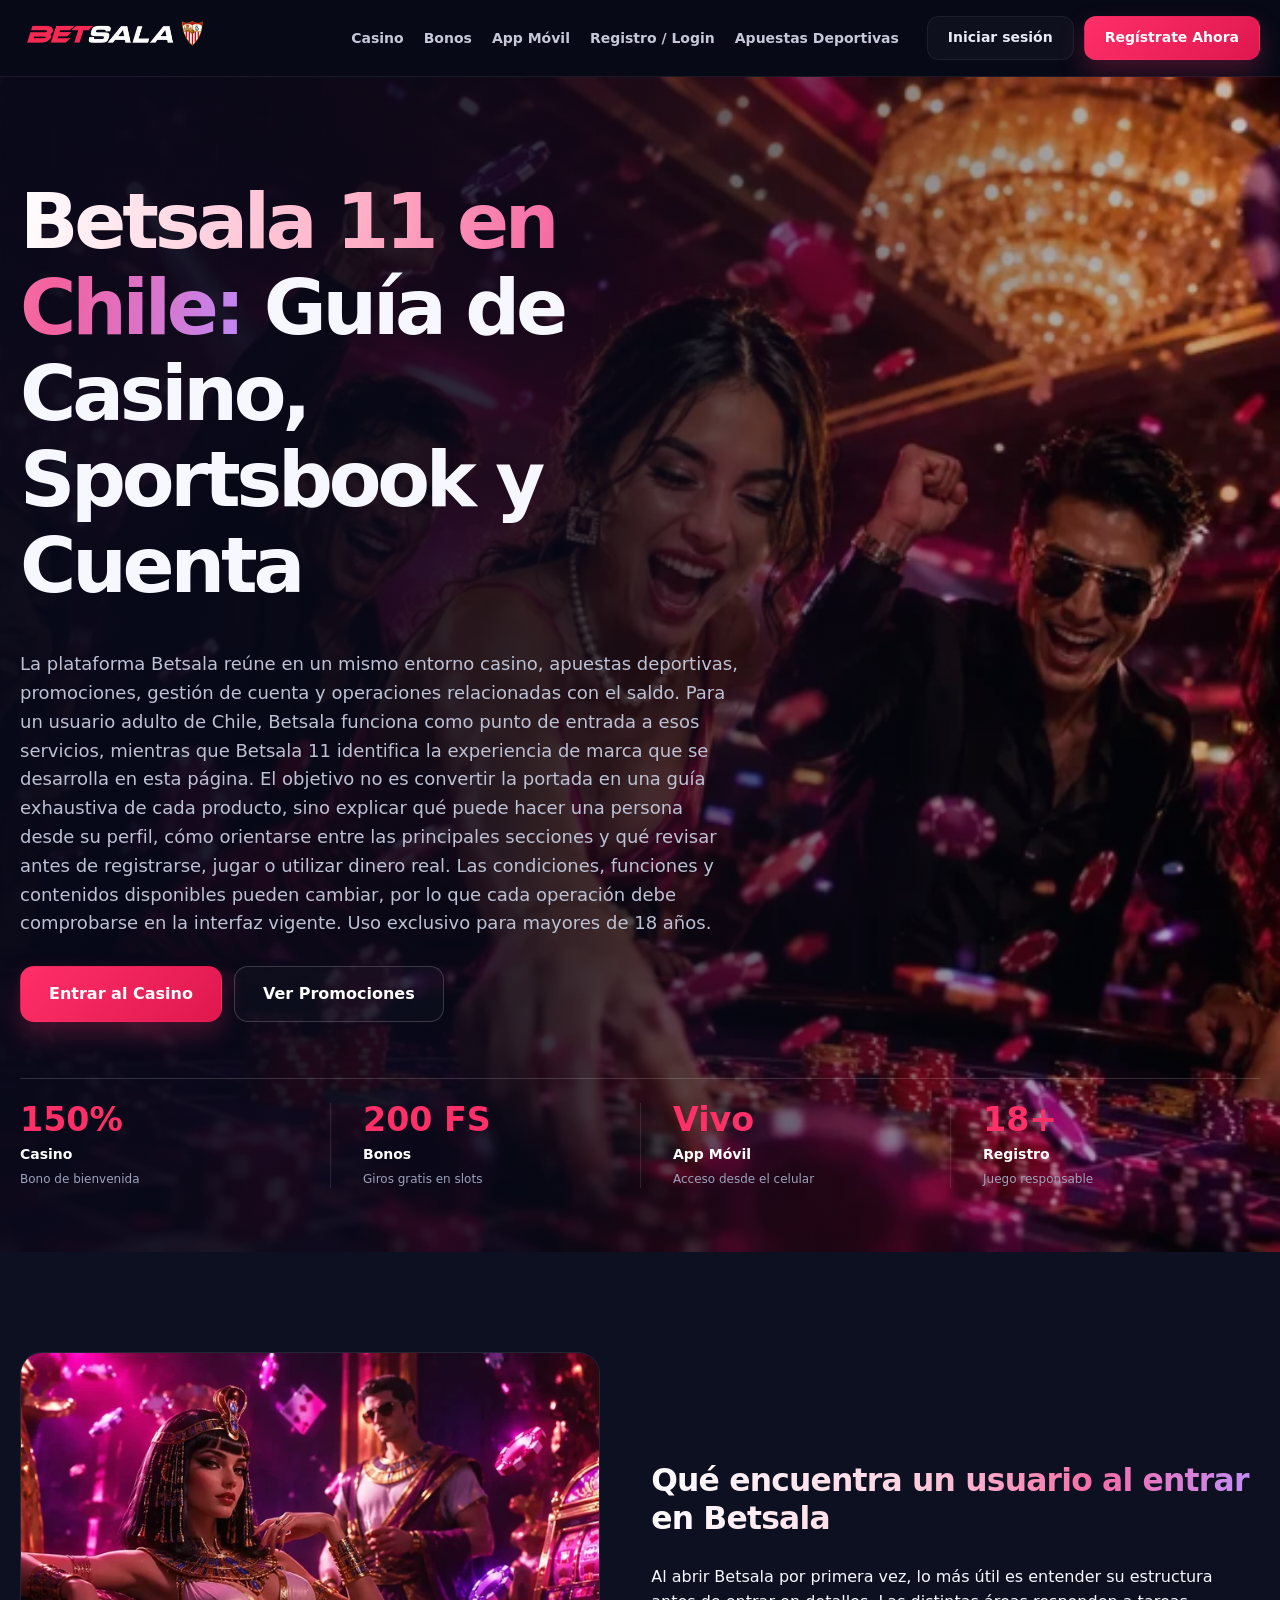
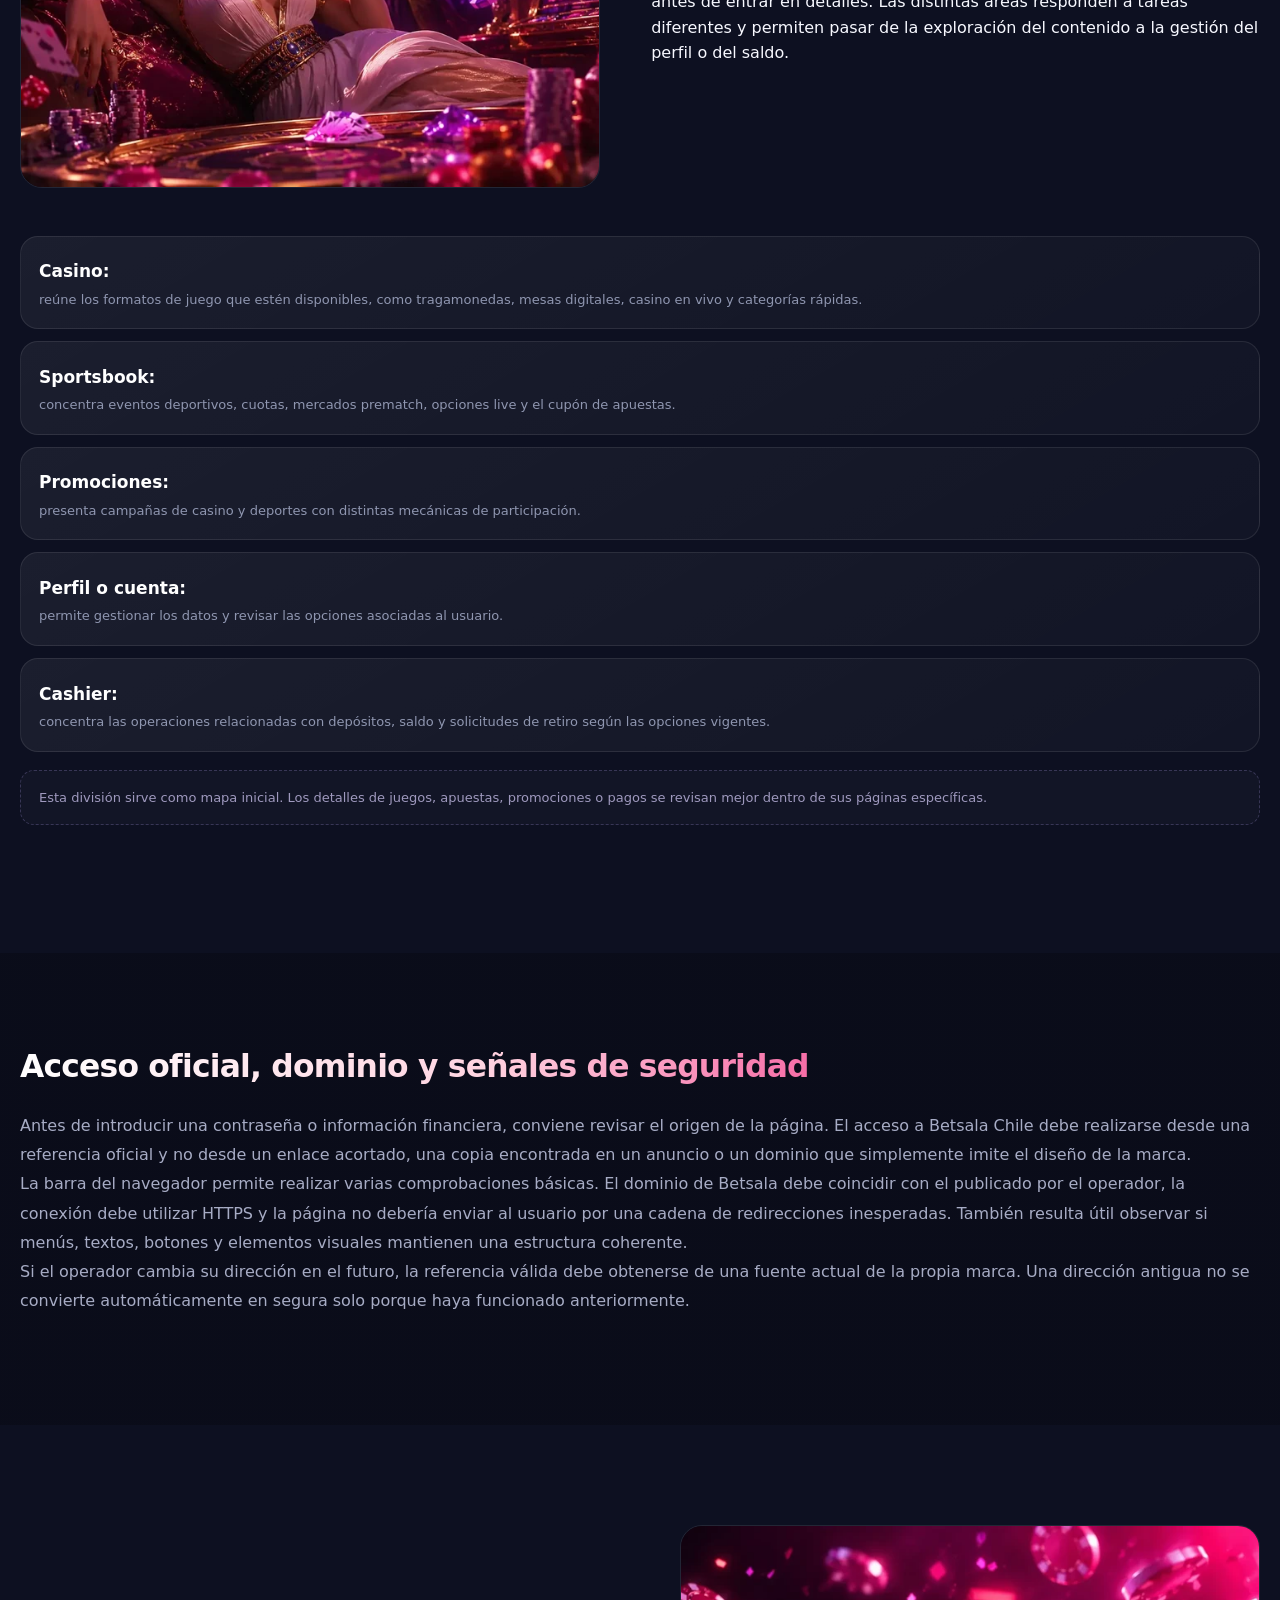
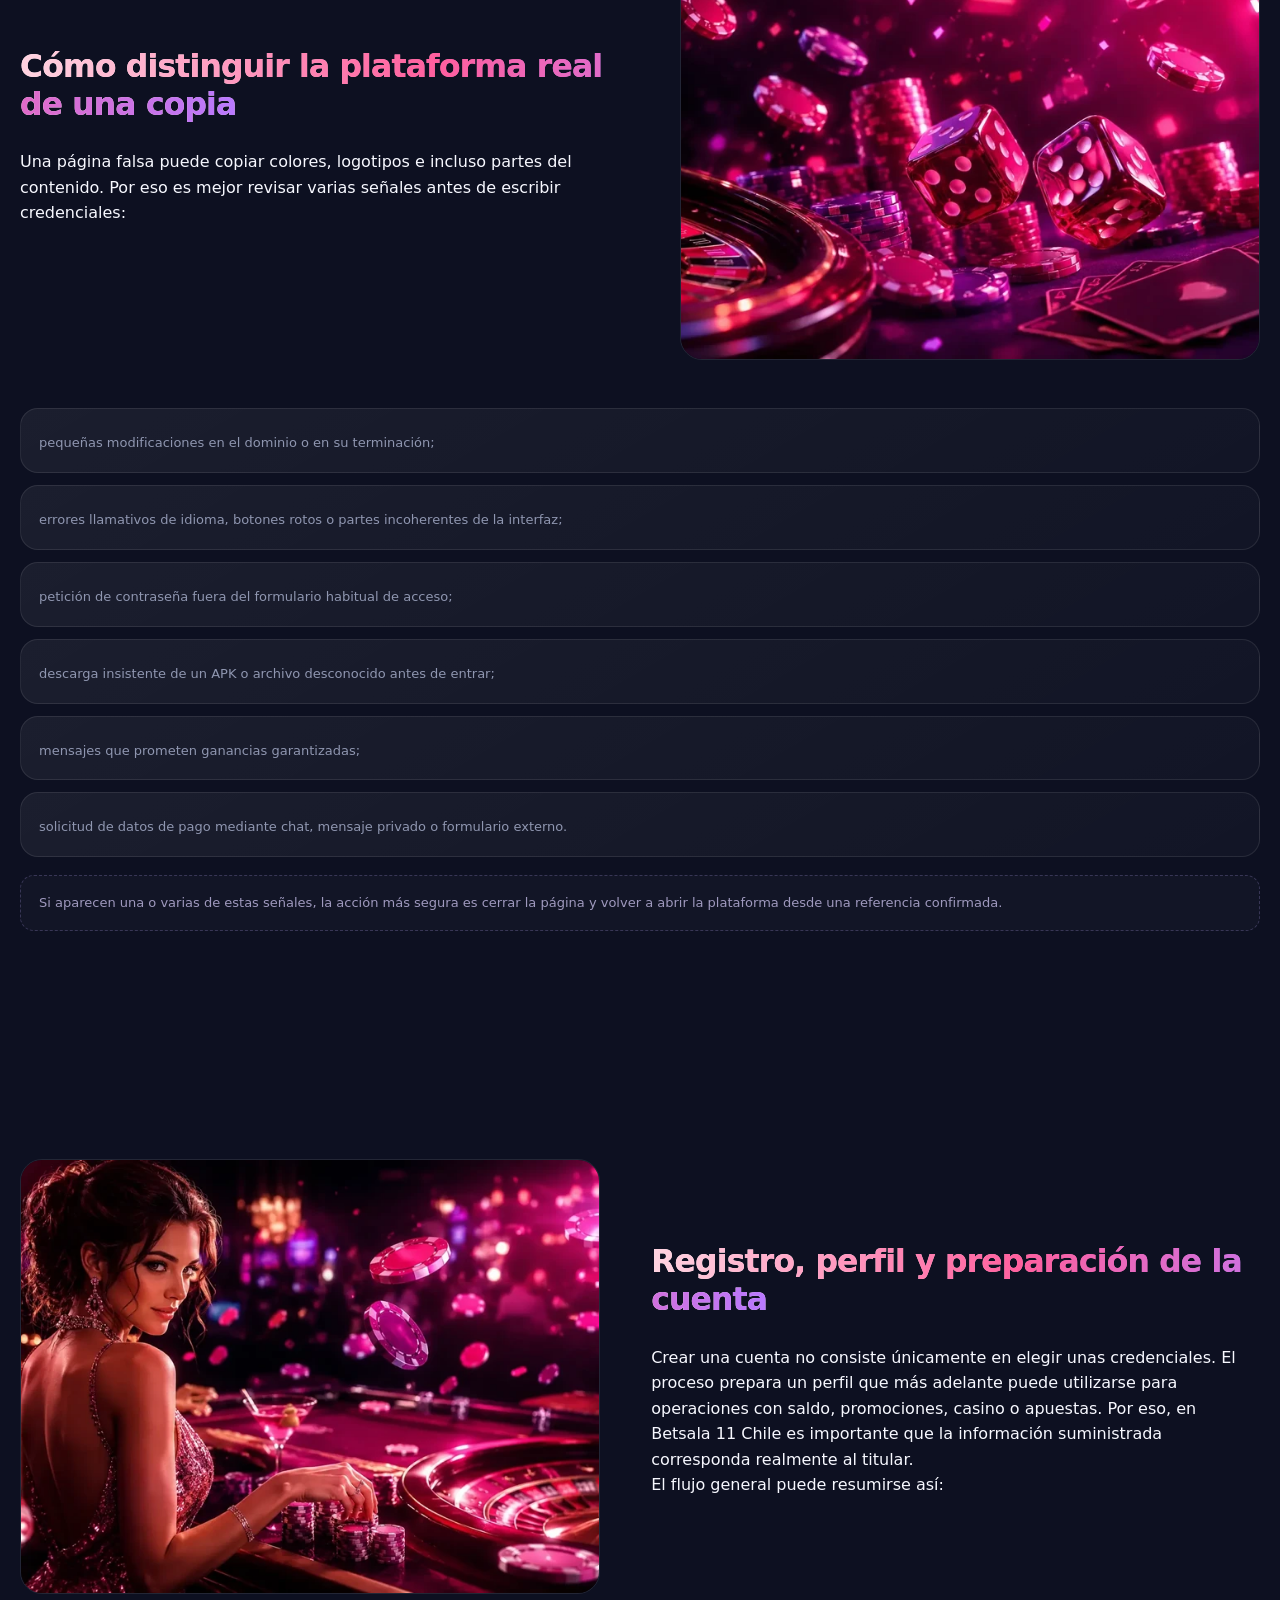
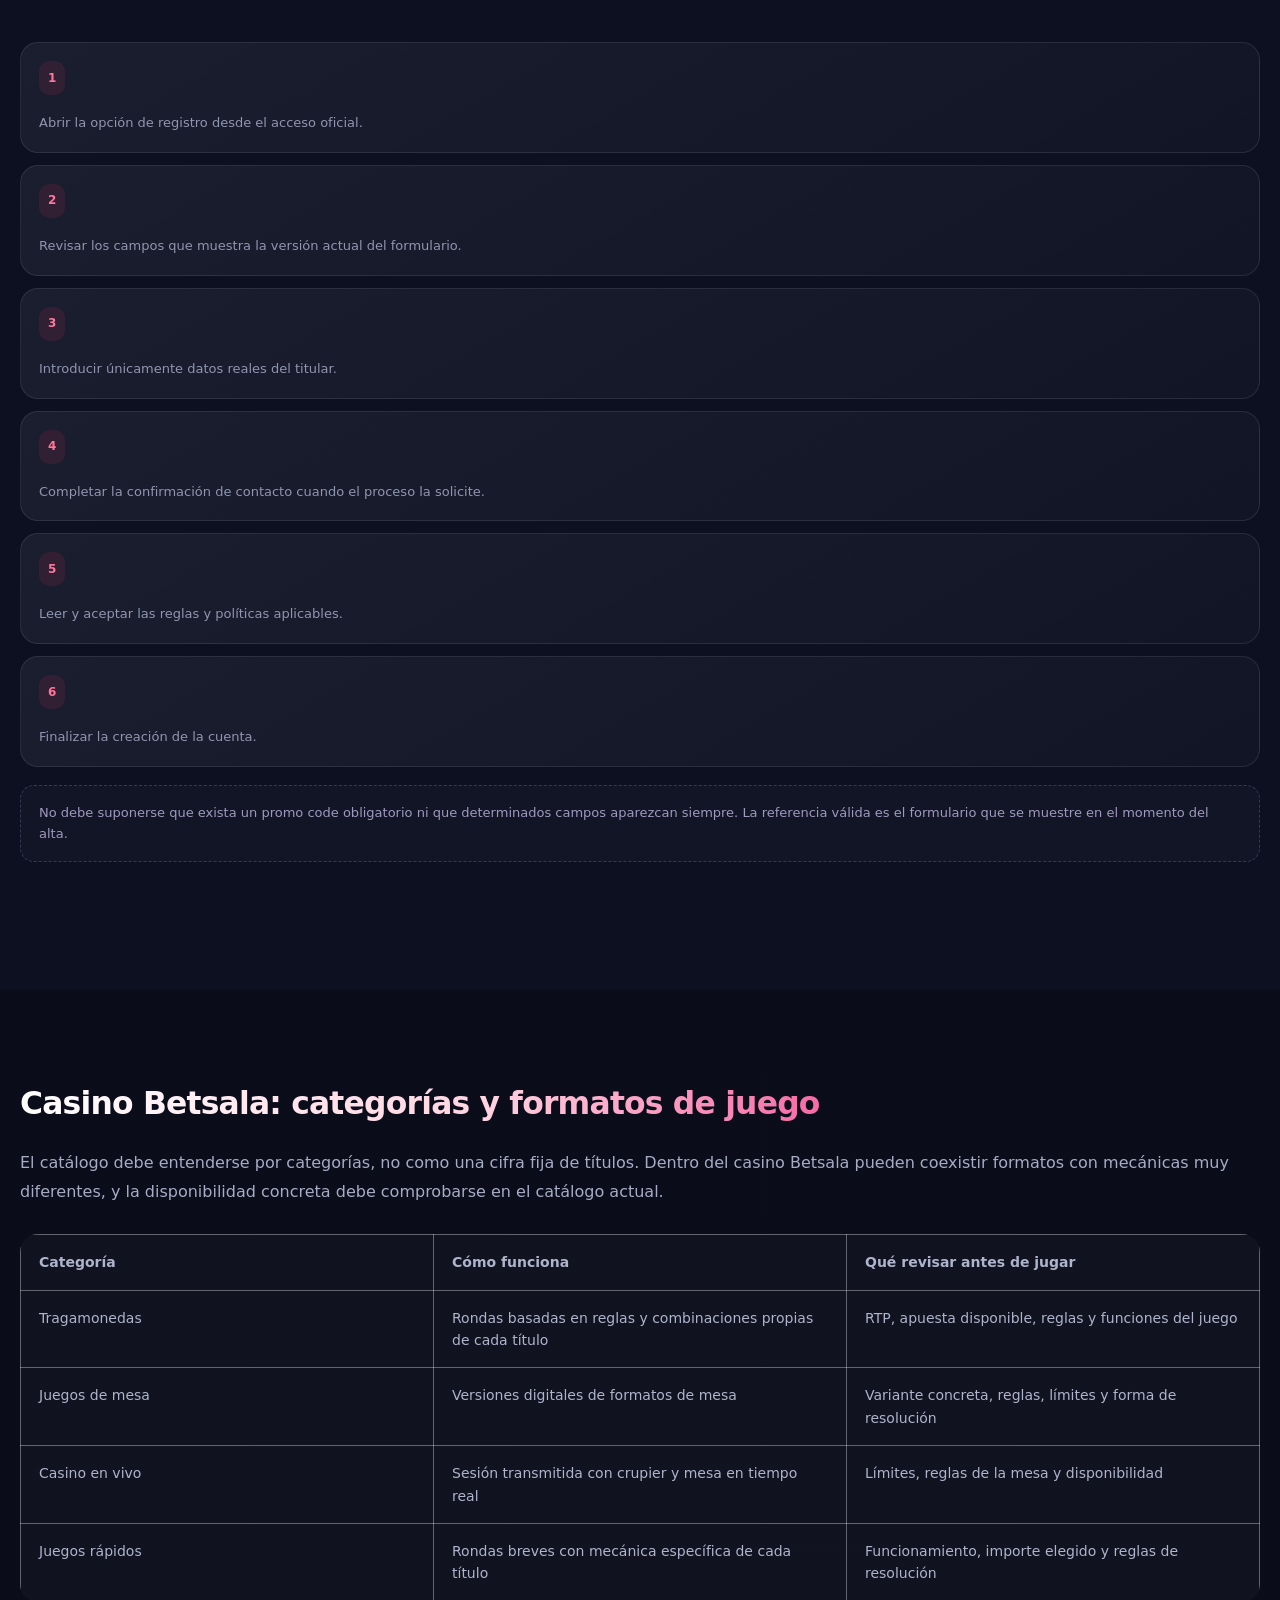
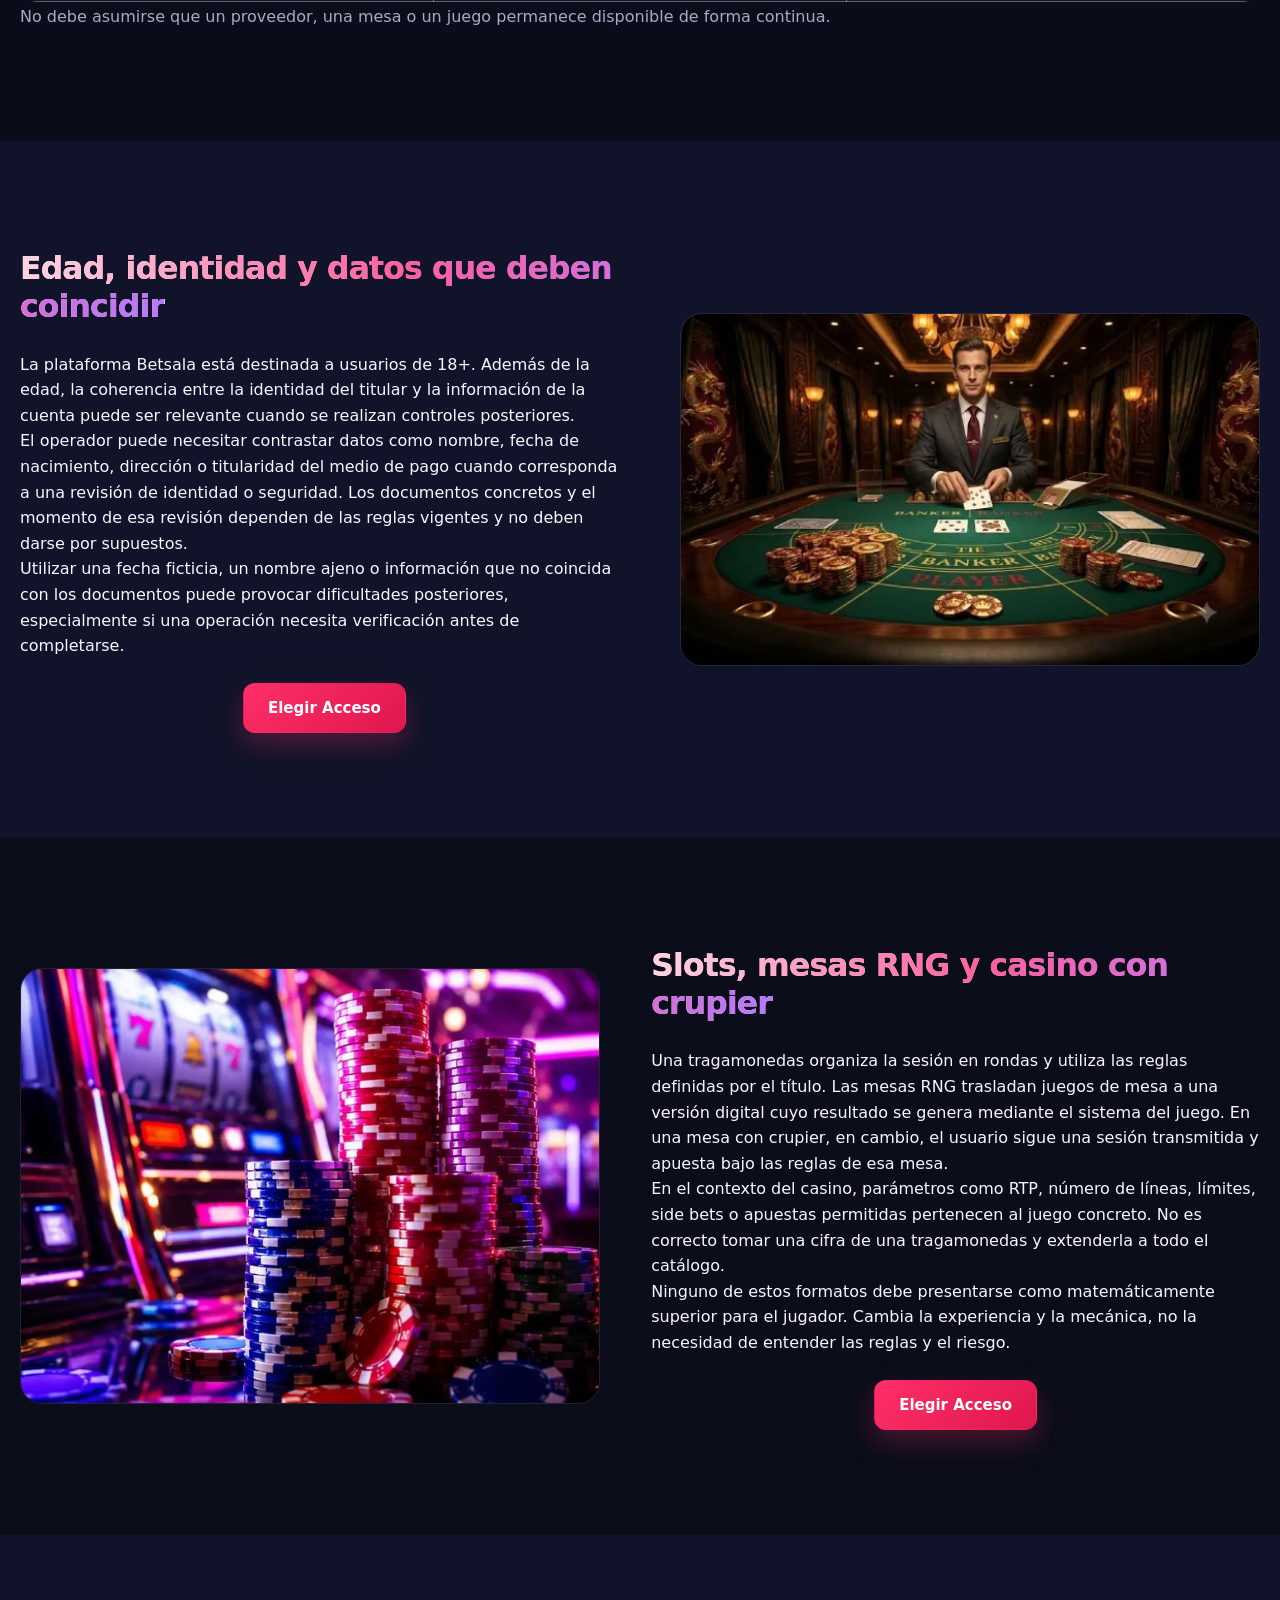
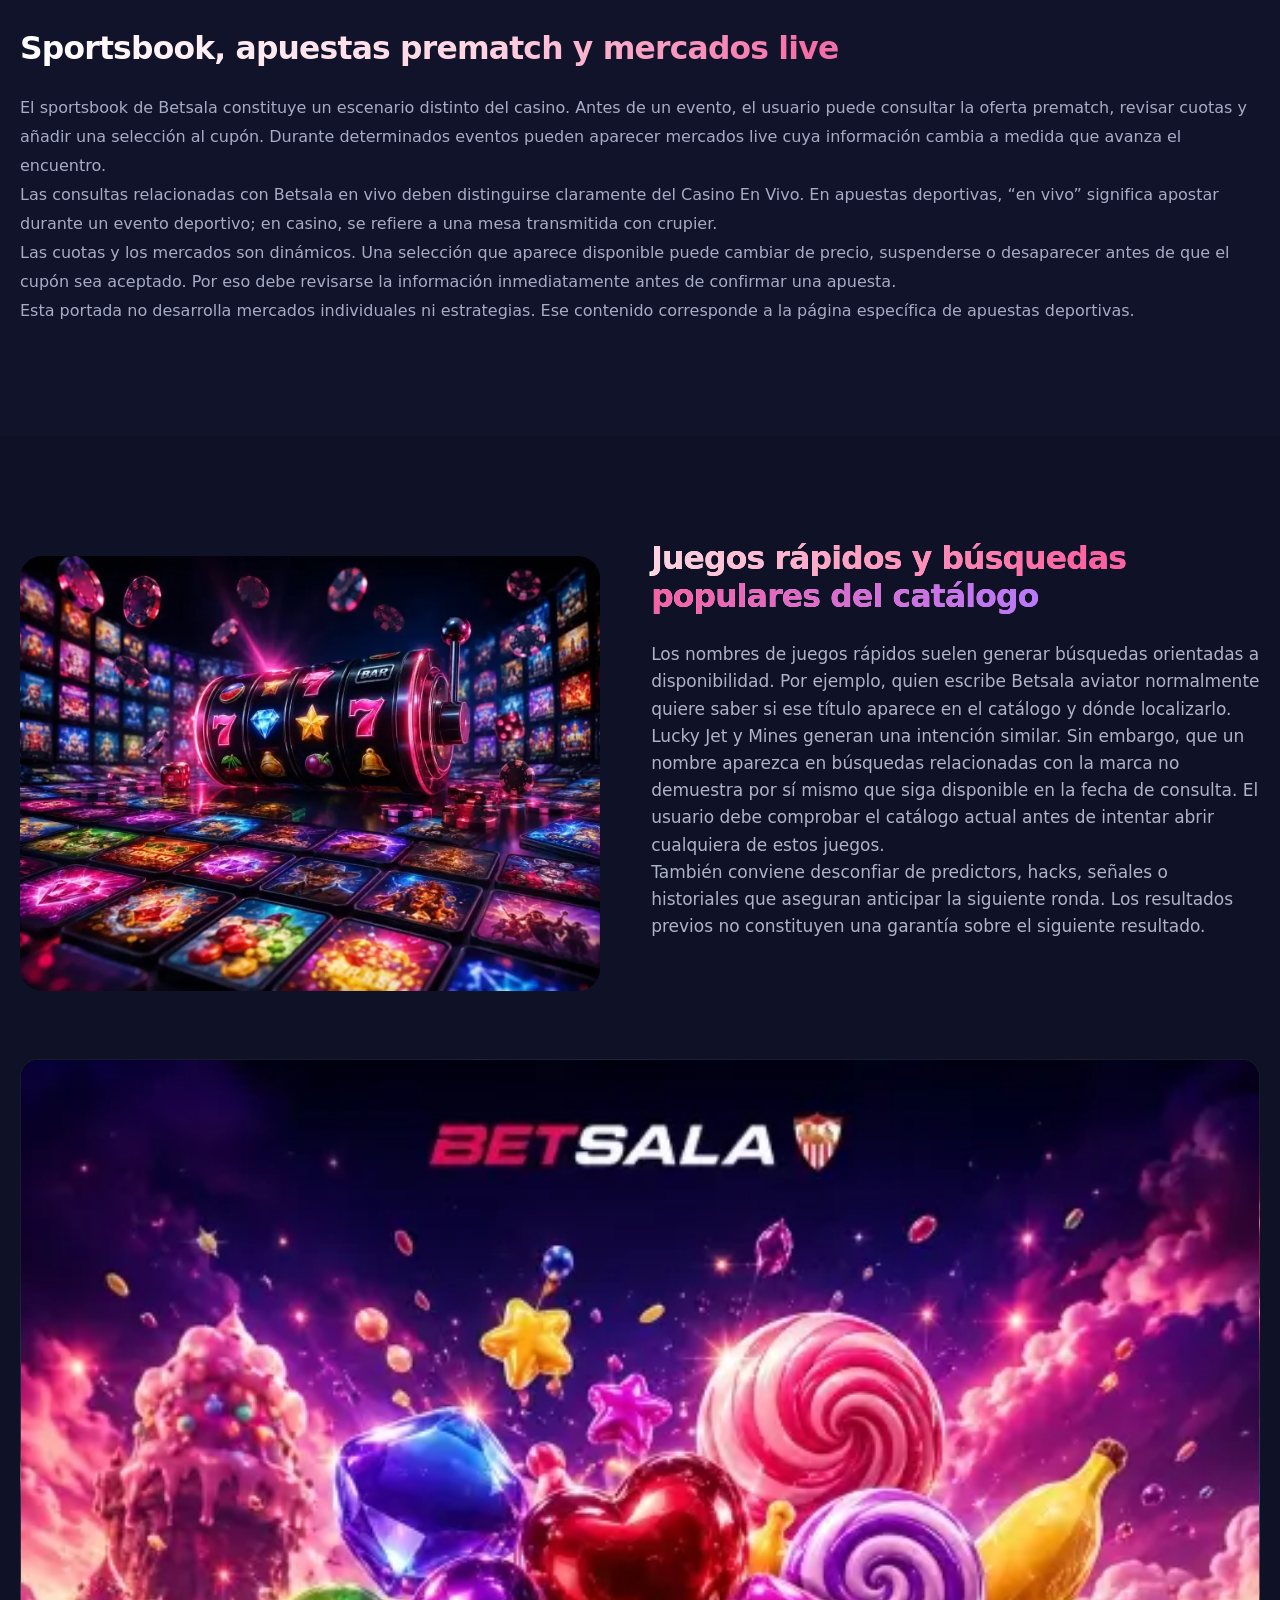
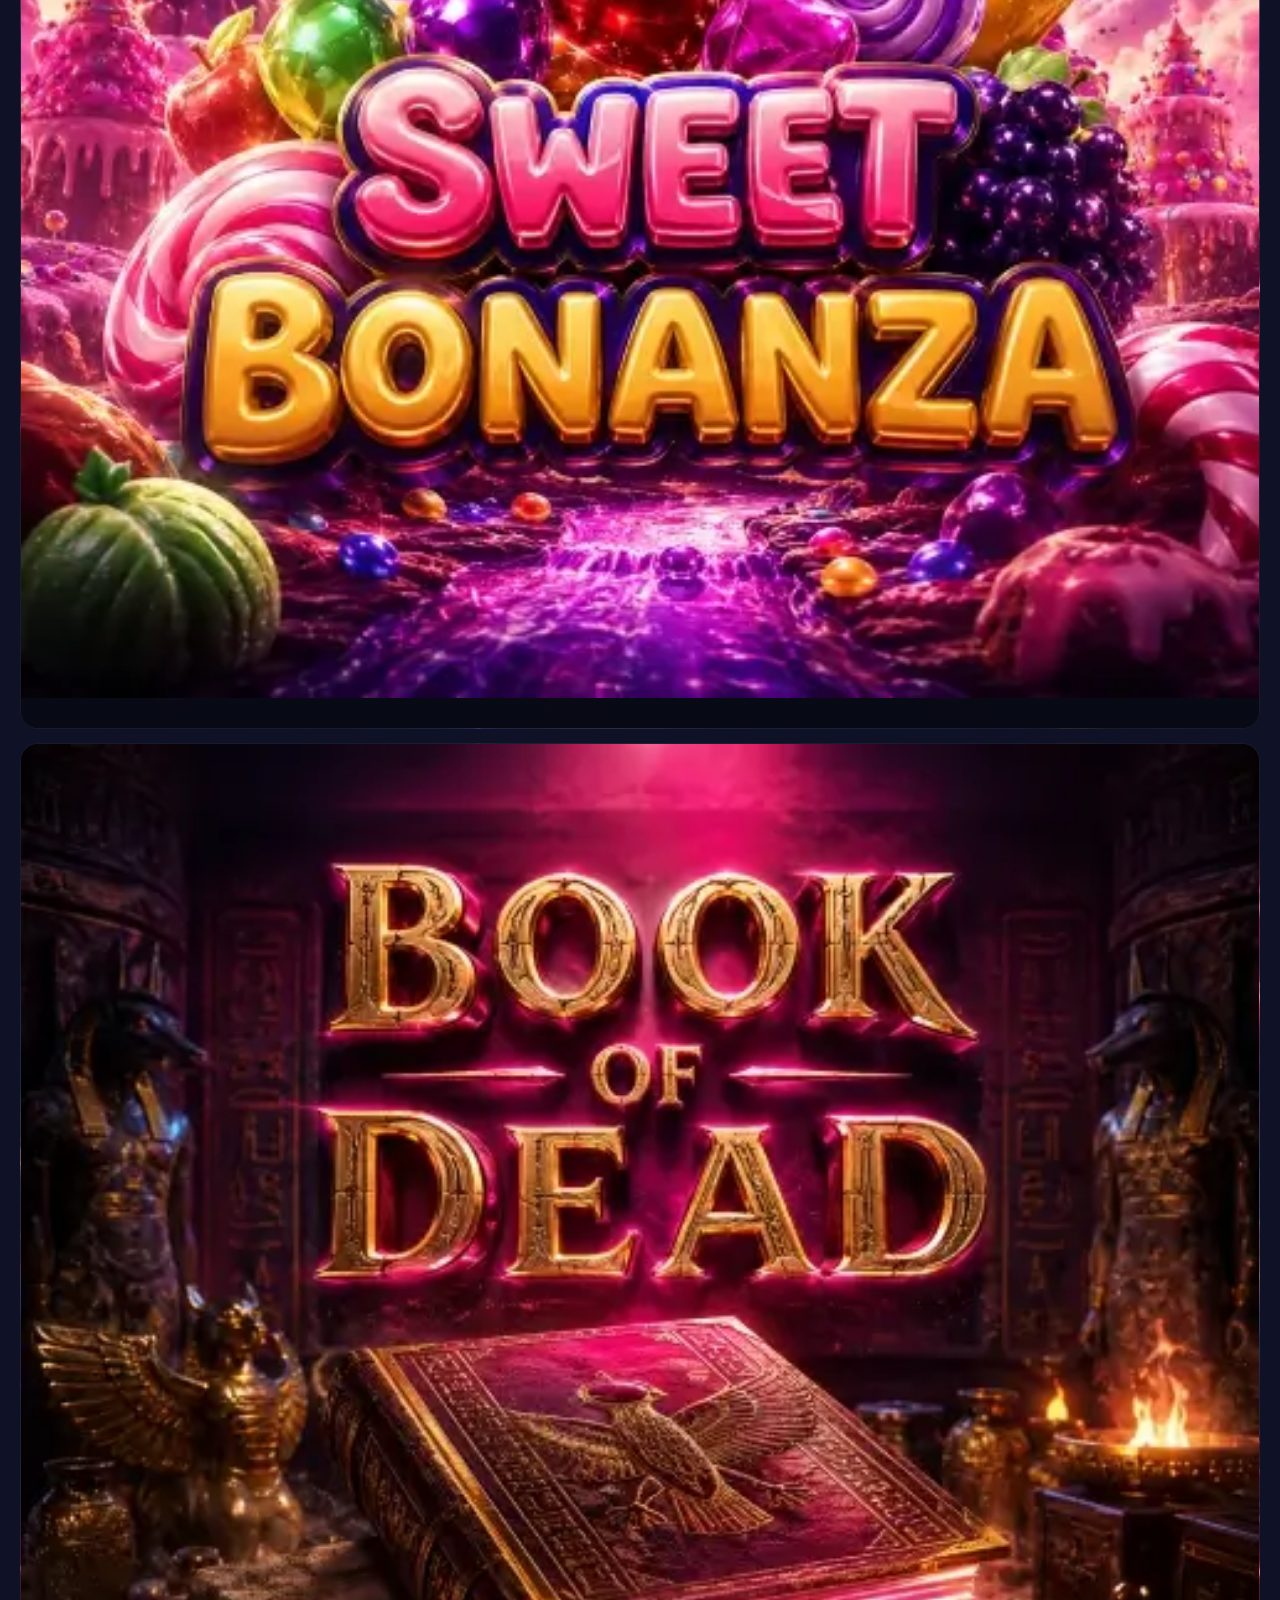
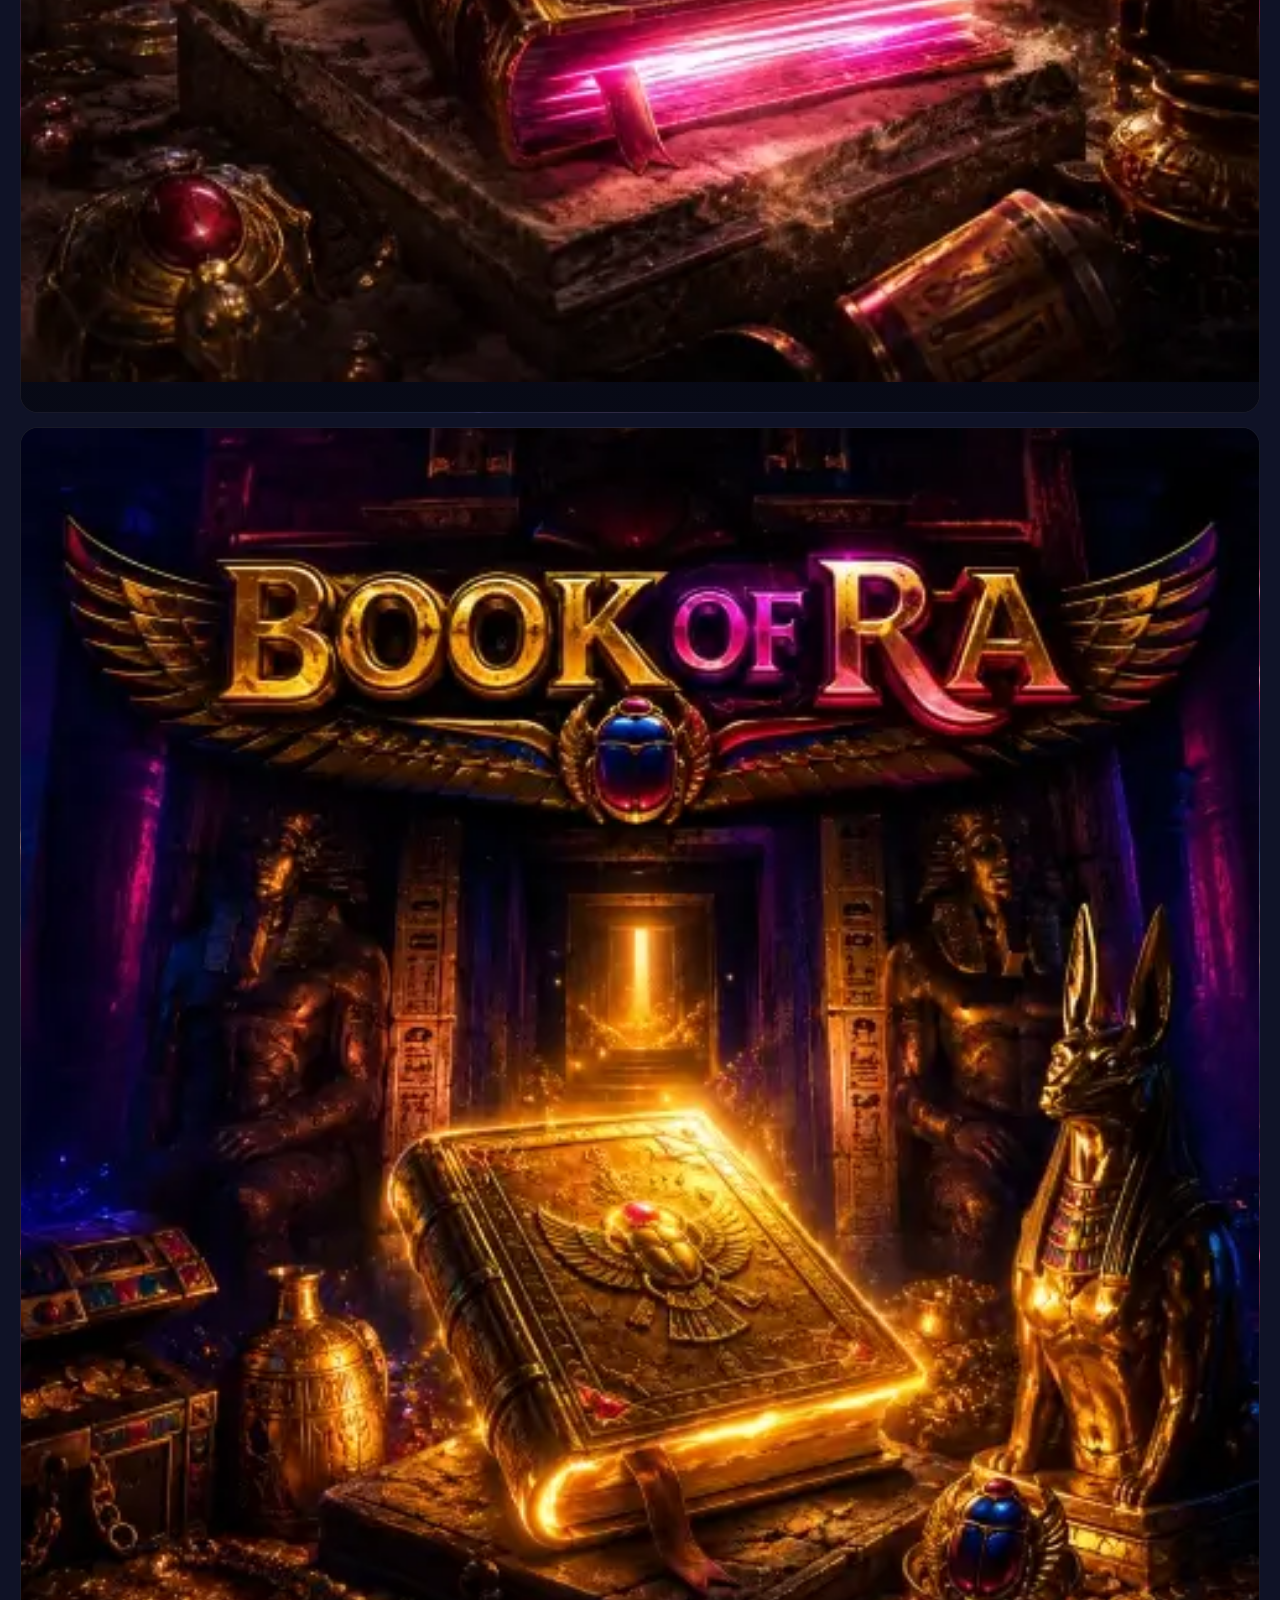
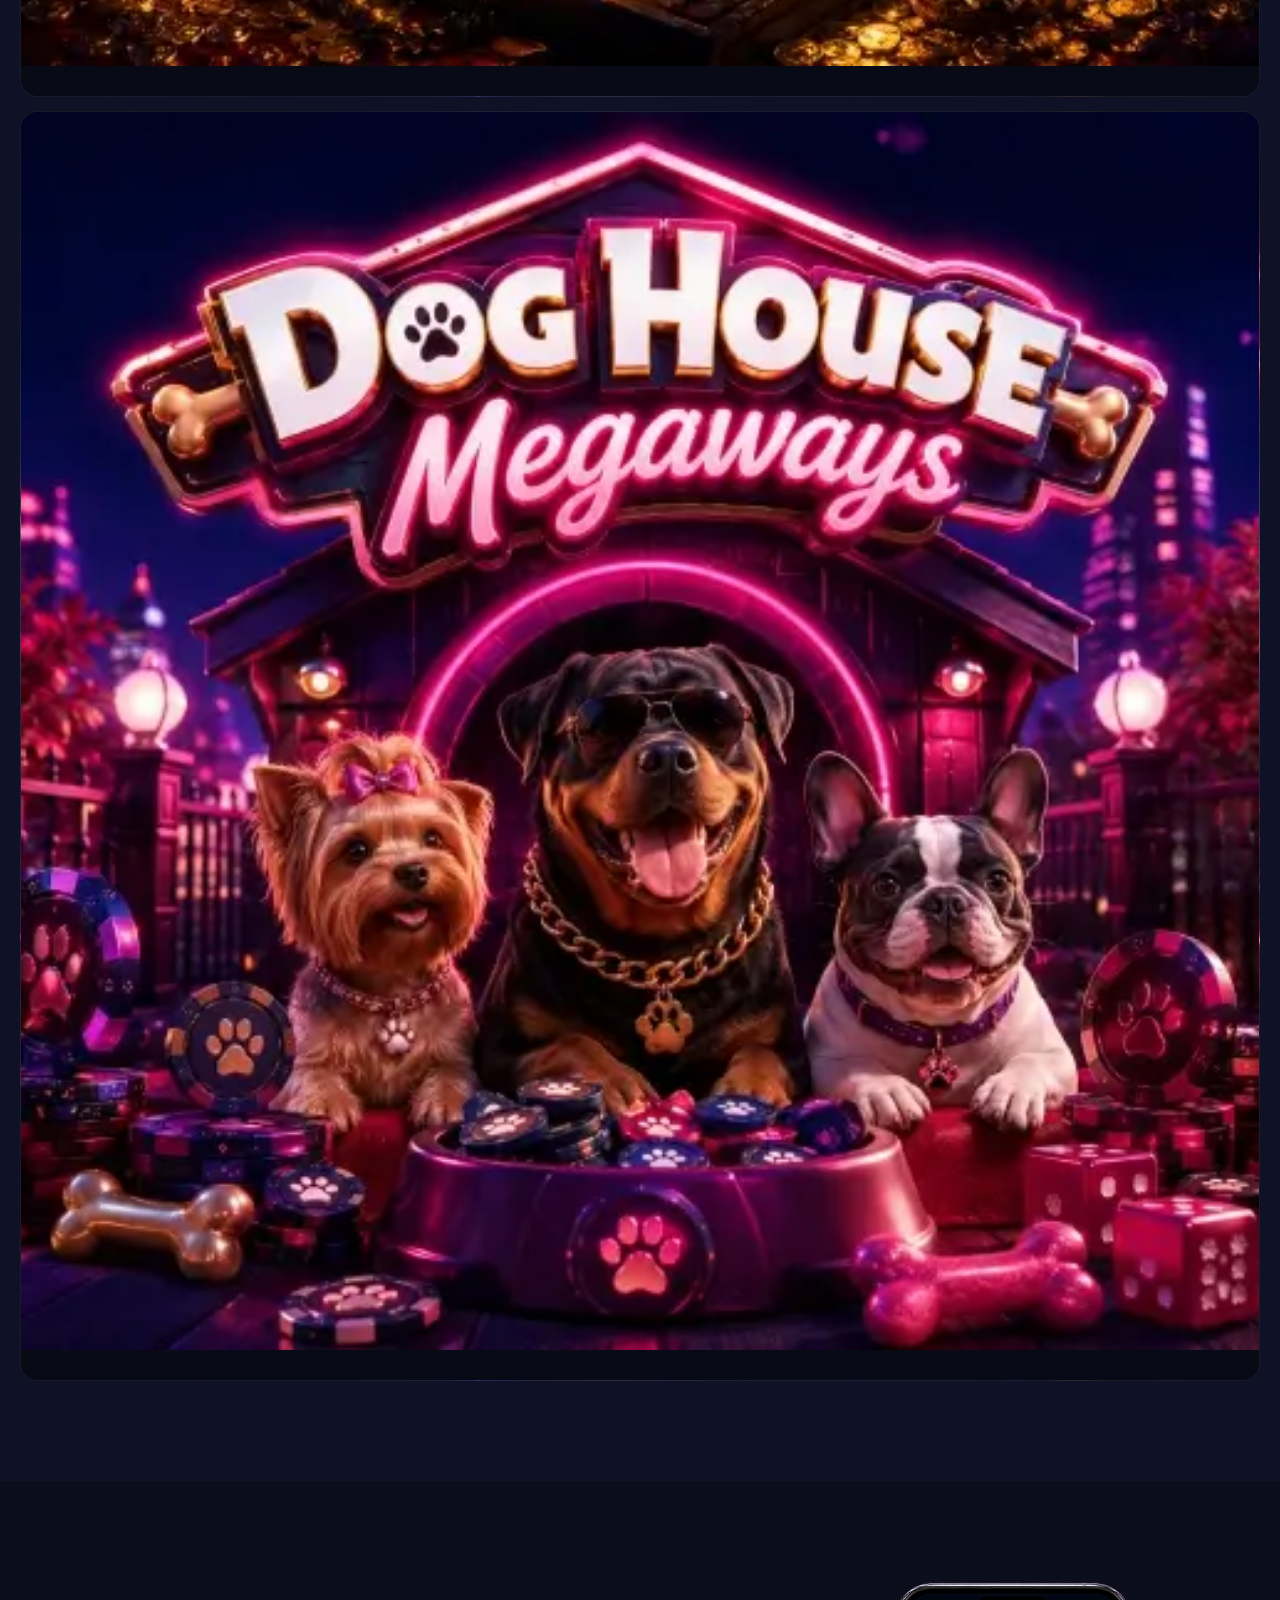
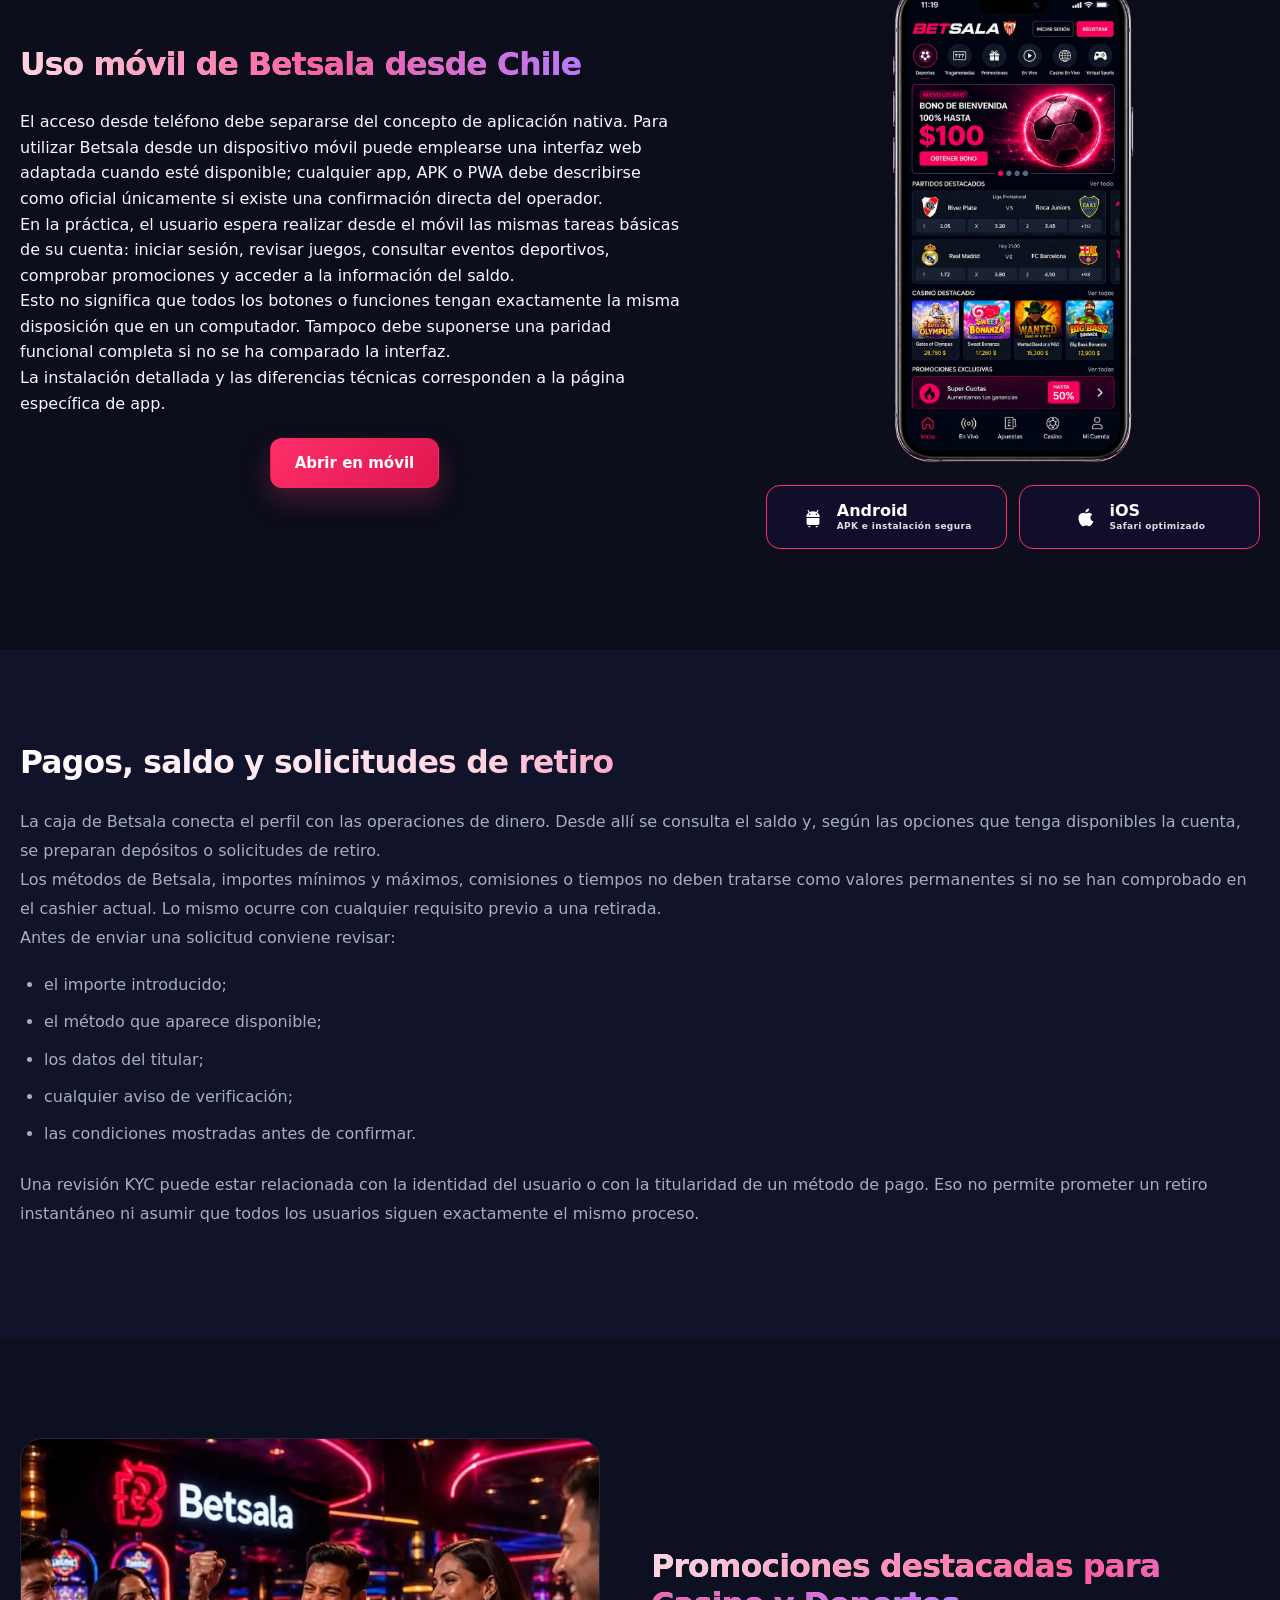
==== commit b2a74fb3: "Update index.html" ====
--- a/index.html
+++ b/index.html
@@ -1,15 +1,15 @@
 <!DOCTYPE html>
-<html lang="en-US"><head><meta charset="UTF-8"><meta name="viewport" content="width=device-width, initial-scale=1"><meta name="robots" content="index, follow, max-image-preview:large, max-snippet:-1, max-video-preview:-1">
+<html lang="es-CL"><head><meta charset="UTF-8"><meta name="viewport" content="width=device-width, initial-scale=1"><meta name="robots" content="index, follow, max-image-preview:large, max-snippet:-1, max-video-preview:-1">
 
 	<!-- This site is optimized with the Yoast SEO plugin v28.5 - https://yoast.com/product/yoast-seo-wordpress/ -->
 	<title>Betsala 11 Chile: Casino, Sportsbook, Cuenta y Pagos</title>
 	<meta name="description" content="Conoce Betsala 11 en Chile: casino, sportsbook, promociones, cuenta, pagos, acceso seguro y uso móvil para mayores de 18 años.">
-	<link rel="canonical" href="/">
+	<link rel="canonical" href="/sportsbook/">
 	<meta property="og:locale" content="en_US">
 	<meta property="og:type" content="website">
 	<meta property="og:title" content="Betsala 11 Chile: Casino, Sportsbook, Cuenta y Pagos">
 	<meta property="og:description" content="Conoce Betsala 11 en Chile: casino, sportsbook, promociones, cuenta, pagos, acceso seguro y uso móvil para mayores de 18 años.">
-	<meta property="og:url" content="/">
+	<meta property="og:url" content="/sportsbook/">
 	<meta property="og:site_name" content="newBetsala1">
 	<meta property="article:modified_time" content="2026-09-23T07:07:21+00:00">
 	<meta name="twitter:card" content="summary_large_image">
@@ -68,13 +68,13 @@
 <link rel="stylesheet" id="betsala-main-css" href="/wp-content/themes/betsala-v614/assets/css/main.css?ver=1790001087" media="all">
 <link rel="EditURI" type="application/rsd+xml" title="RSD" href="/xmlrpc.php?rsd">
 <meta name="generator" content="WordPress 7.1.2">
-<link rel="shortlink" href="/">
-
-<script type="application/ld+json">{"@context":"https://schema.org","@type":"Organization","name":"BetSala","url":"/","logo":"/wp-content/uploads/2026/09/betsala-logo-default.png"}</script>
+<link rel="shortlink" href=/sportsbook/>
+
+<script type="application/ld+json">{"@context":"https://schema.org","@type":"Organization","name":"BetSala","url":/sportsbook/,"logo":"/wp-content/uploads/2026/09/betsala-logo-default.png"}</script>
 </head>
 <body class="home wp-singular page-template page-template-template-main-casino page-template-template-main-casino-php page page-id-2 wp-embed-responsive wp-theme-betsala-v614 betsala-theme betsala-v614 header-layout-top" style="--betsala-sidebar-width:260px;"><a class="skip-link" href="#main">Saltar al contenido</a>
-<header class="site-header" data-header data-header-layout="top"><div class="container header-inner"><div class="brand-wrap"><a class="custom-logo-link" href="/" rel="home"><img width="360" height="80" src="/wp-content/uploads/2026/09/betsala-logo-default.png" class="custom-logo" alt="BetSala" decoding="async" srcset="/wp-content/uploads/2026/09/betsala-logo-default.png 360w, /wp-content/uploads/2026/09/betsala-logo-default-300x67.png 300w" sizes="(max-width: 360px) 100vw, 360px"></a></div>
-<nav id="betsala-mobile-nav" class="main-nav" aria-label="Navegación principal" data-nav><ul class="main-nav-list"><li><a href="/">Casino</a></li><li><a href="/bonos/">Bonos</a></li><li><a href="/app-movil/">App Móvil</a></li><li><a href="/login/">Registro / Login</a></li><li><a href="/apuestas-deportivas/">Apuestas Deportivas</a></li></ul><div class="mobile-nav-footer"><a class="btn btn-primary btn-block mobile-nav-cta" href="/play-and-win/" rel="nofollow sponsored" data-betsala-referral="1">Regístrate Ahora</a><a class="btn btn-ghost btn-block mobile-nav-login" href="/play-and-win/" rel="nofollow sponsored" data-betsala-referral="1">Iniciar sesión</a><div class="mobile-nav-responsible"><strong>18+</strong><span>·</span><span>Juego con responsabilidad</span></div></div></nav>
+<header class="site-header" data-header data-header-layout="top"><div class="container header-inner"><div class="brand-wrap"><a class="custom-logo-link" href=/sportsbook/ rel="home"><img width="360" height="80" src="/wp-content/uploads/2026/09/betsala-logo-default.png" class="custom-logo" alt="BetSala" decoding="async" srcset="/wp-content/uploads/2026/09/betsala-logo-default.png 360w, /wp-content/uploads/2026/09/betsala-logo-default-300x67.png 300w" sizes="(max-width: 360px) 100vw, 360px"></a></div>
+<nav id="betsala-mobile-nav" class="main-nav" aria-label="Navegación principal" data-nav><ul class="main-nav-list"><li><a href=/sportsbook/>Casino</a></li><li><a href="/bonos/">Bonos</a></li><li><a href="/app-movil/">App Móvil</a></li><li><a href="/login/">Registro / Login</a></li><li><a href="/apuestas-deportivas/">Apuestas Deportivas</a></li></ul><div class="mobile-nav-footer"><a class="btn btn-primary btn-block mobile-nav-cta" href="/play-and-win/" rel="nofollow sponsored" data-betsala-referral="1">Regístrate Ahora</a><a class="btn btn-ghost btn-block mobile-nav-login" href="/play-and-win/" rel="nofollow sponsored" data-betsala-referral="1">Iniciar sesión</a><div class="mobile-nav-responsible"><strong>18+</strong><span>·</span><span>Juego con responsabilidad</span></div></div></nav>
 <div class="header-actions"><a class="btn btn-ghost desktop-action" href="/play-and-win/" rel="nofollow sponsored" data-betsala-referral="1">Iniciar sesión</a><a class="btn btn-primary header-register-cta" href="/play-and-win/" rel="nofollow sponsored" data-betsala-referral="1">Regístrate Ahora</a></div><button class="menu-toggle" type="button" aria-expanded="false" aria-controls="betsala-mobile-nav" aria-label="Abrir menú" data-menu-toggle><span></span><span></span><span></span></button>
 </div>
 </header>
@@ -440,10 +440,10 @@
 </main>
 <footer class="site-footer"><div class="container">
     <div class="footer-top footer-top-two-menus">
-        <div class="footer-brand-column"><a class="custom-logo-link" href="/" rel="home"><img width="360" height="80" src="/wp-content/uploads/2026/09/betsala-logo-default.png" class="custom-logo" alt="BetSala" decoding="async" loading="lazy" srcset="/wp-content/uploads/2026/09/betsala-logo-default.png 360w, /wp-content/uploads/2026/09/betsala-logo-default-300x67.png 300w" sizes="auto, (max-width: 360px) 100vw, 360px"></a><p>BetSala reúne casino online y apuestas deportivas para Chile en una sola plataforma. Juega siempre con responsabilidad, solo +18.</p></div>
+        <div class="footer-brand-column"><a class="custom-logo-link" href=/sportsbook/ rel="home"><img width="360" height="80" src="/wp-content/uploads/2026/09/betsala-logo-default.png" class="custom-logo" alt="BetSala" decoding="async" loading="lazy" srcset="/wp-content/uploads/2026/09/betsala-logo-default.png 360w, /wp-content/uploads/2026/09/betsala-logo-default-300x67.png 300w" sizes="auto, (max-width: 360px) 100vw, 360px"></a><p>BetSala reúne casino online y apuestas deportivas para Chile en una sola plataforma. Juega siempre con responsabilidad, solo +18.</p></div>
         <div class="footer-menu-grid footer-menu-grid--2">
             <div class="footer-menu-column"><p class="footer-menu-heading">Explorar BetSala</p>
-                <ul class="footer-menu"><li><a href="/">Casino</a></li><li><a href="/bonos/">Bonos</a></li><li><a href="/app-movil/">App</a></li><li><a href="/login/">Login</a></li><li><a href="/apuestas-deportivas/">Apuestas</a></li></ul>
+                <ul class="footer-menu"><li><a href="/sportsbook/">Casino</a></li><li><a href="/bonos/">Bonos</a></li><li><a href="/app-movil/">App</a></li><li><a href="/login/">Login</a></li><li><a href="/apuestas-deportivas/">Apuestas</a></li></ul>
                             </div>
             <div class="footer-menu-column"><p class="footer-menu-heading">Legal y Soporte</p>
                 <ul class="footer-menu"><li><a href="/juego-responsable/">Juego Responsable</a></li><li><a href="/terminos-y-condiciones/">Términos y Condiciones</a></li><li><a href="/privacy-policy/">Política de Privacidad y Cookies</a></li></ul>
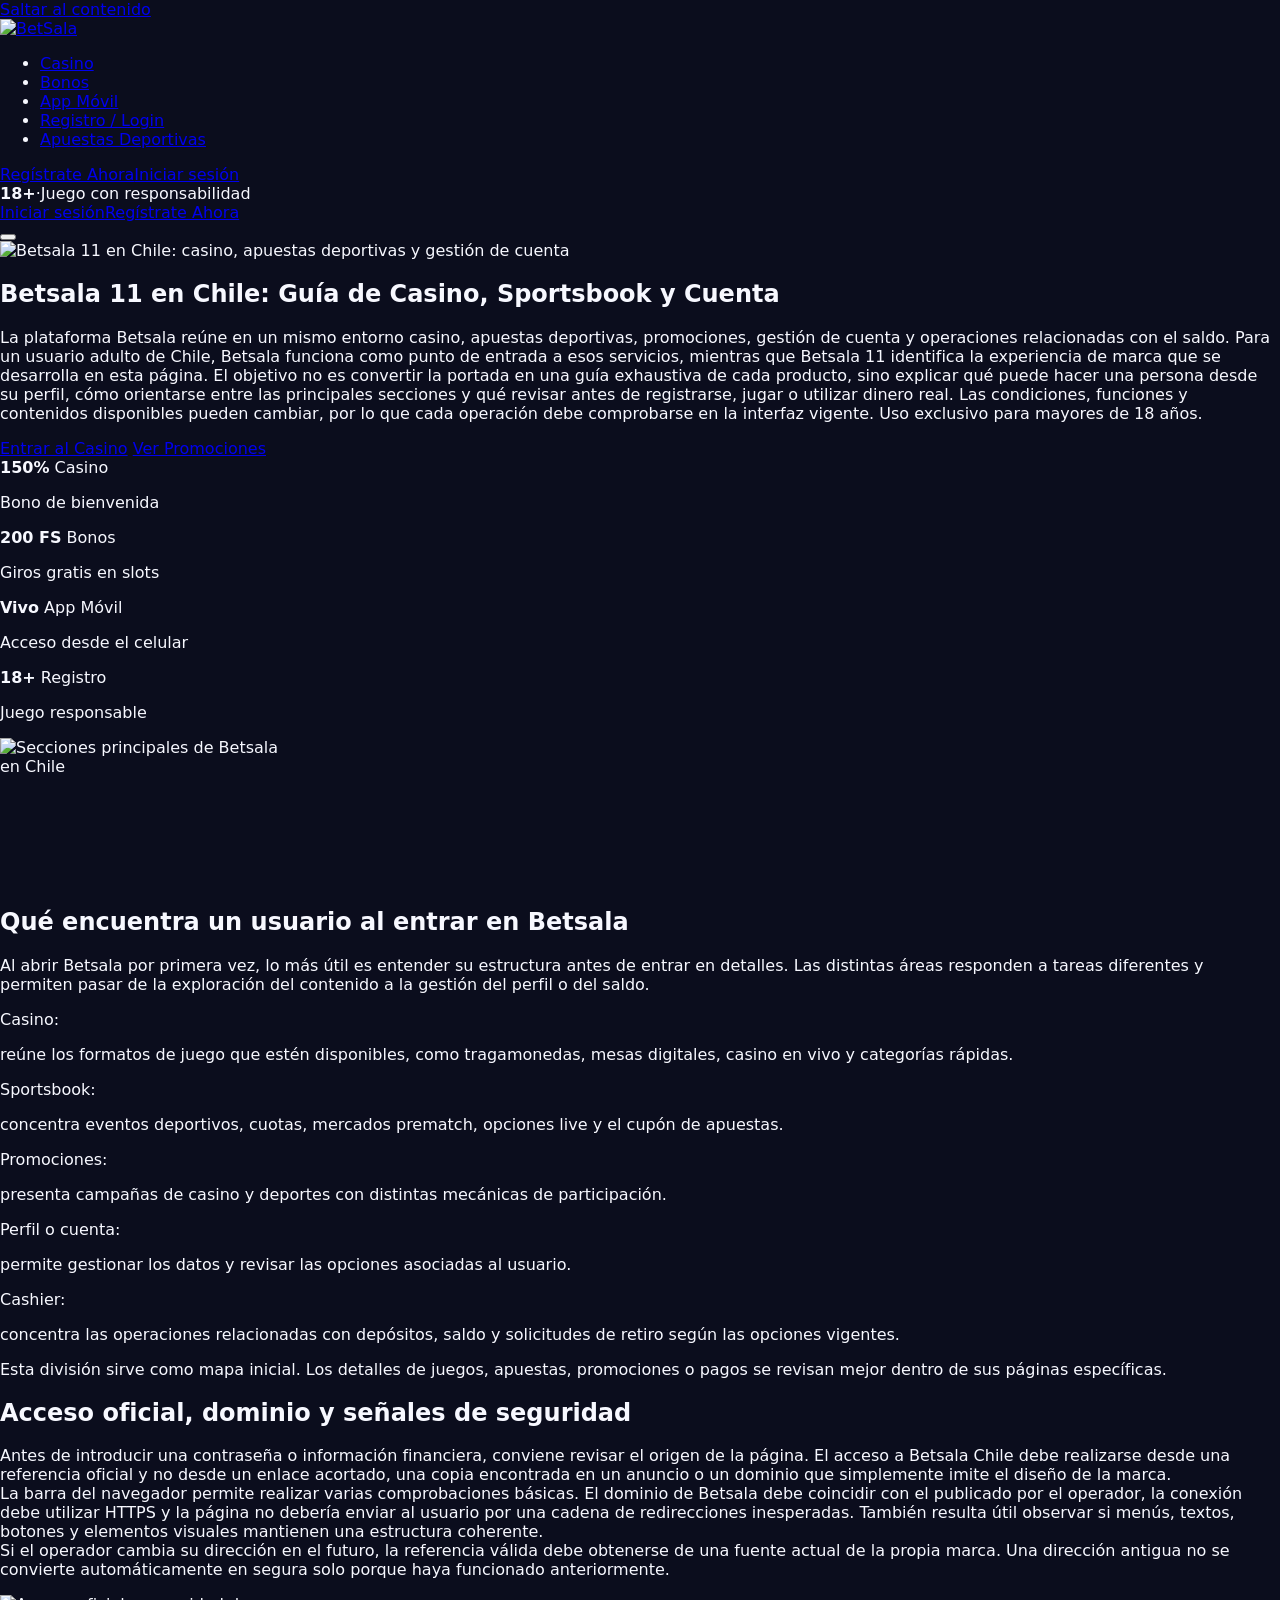
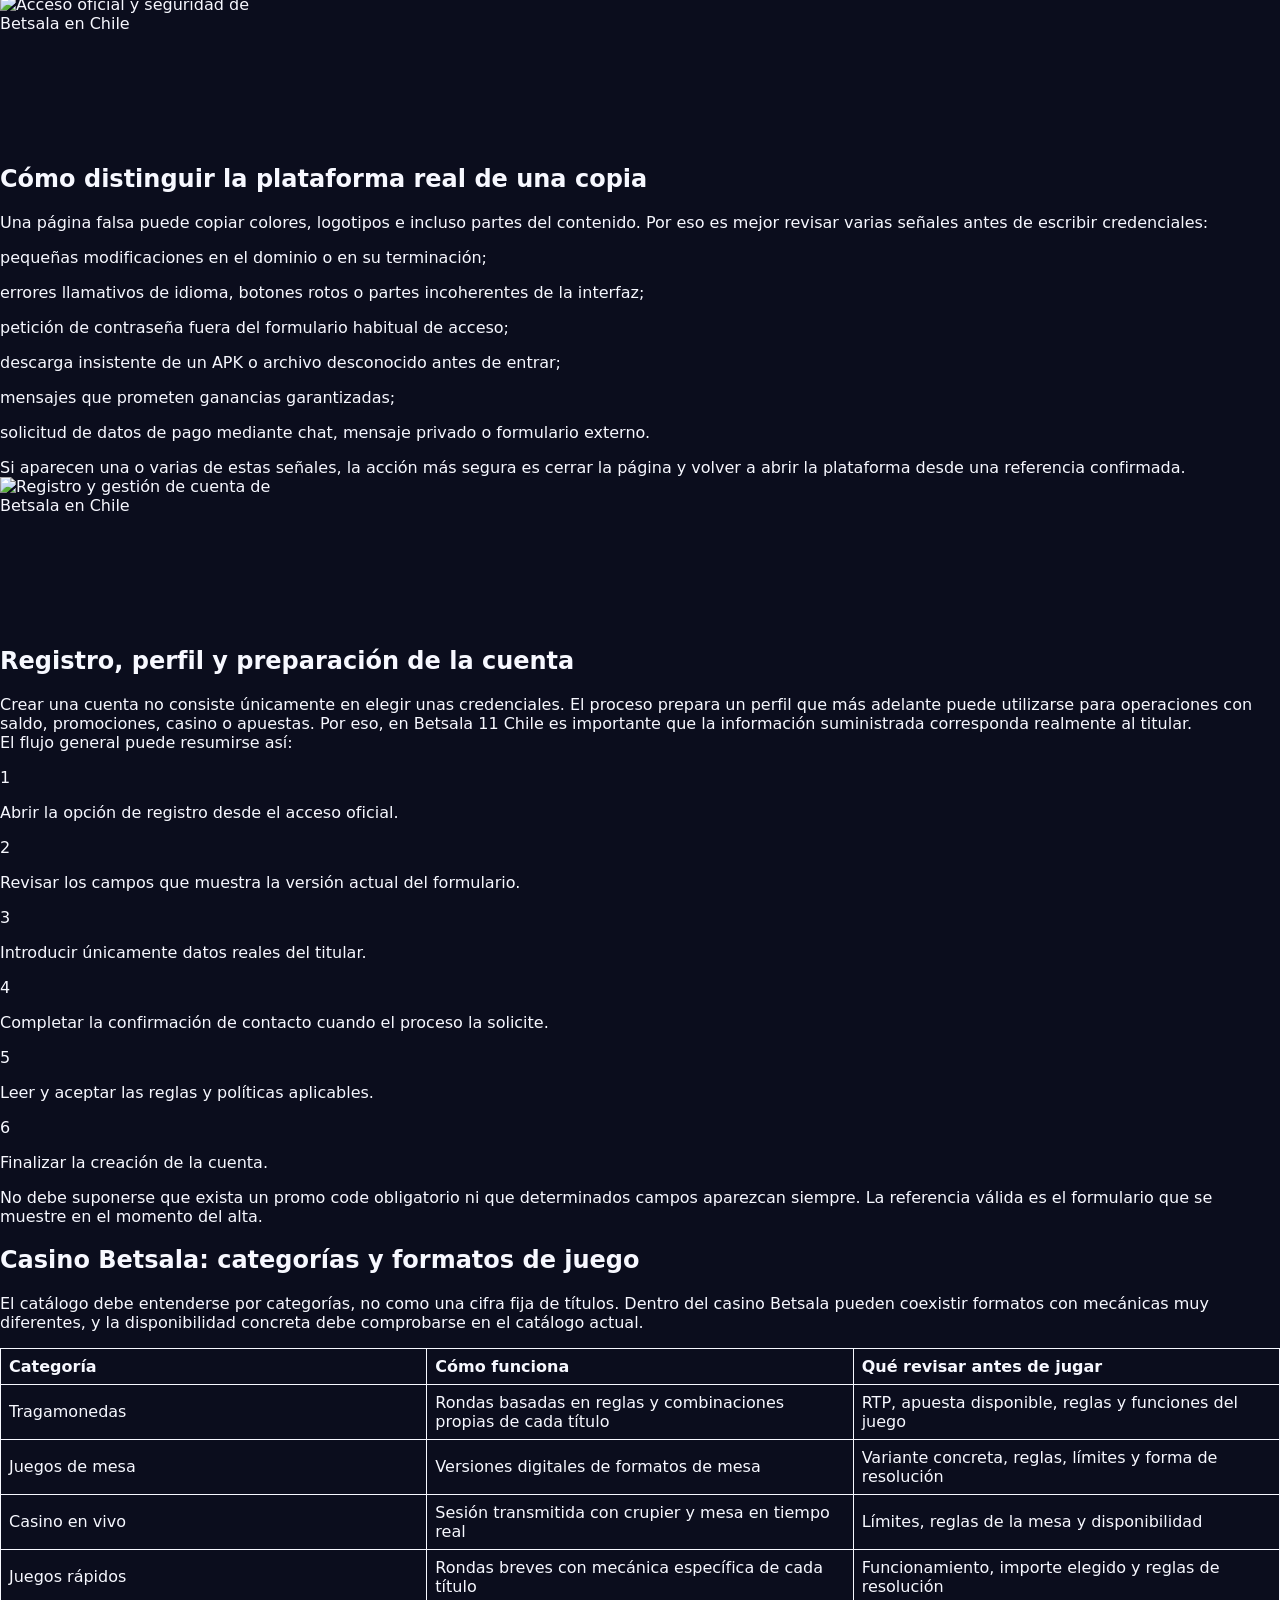
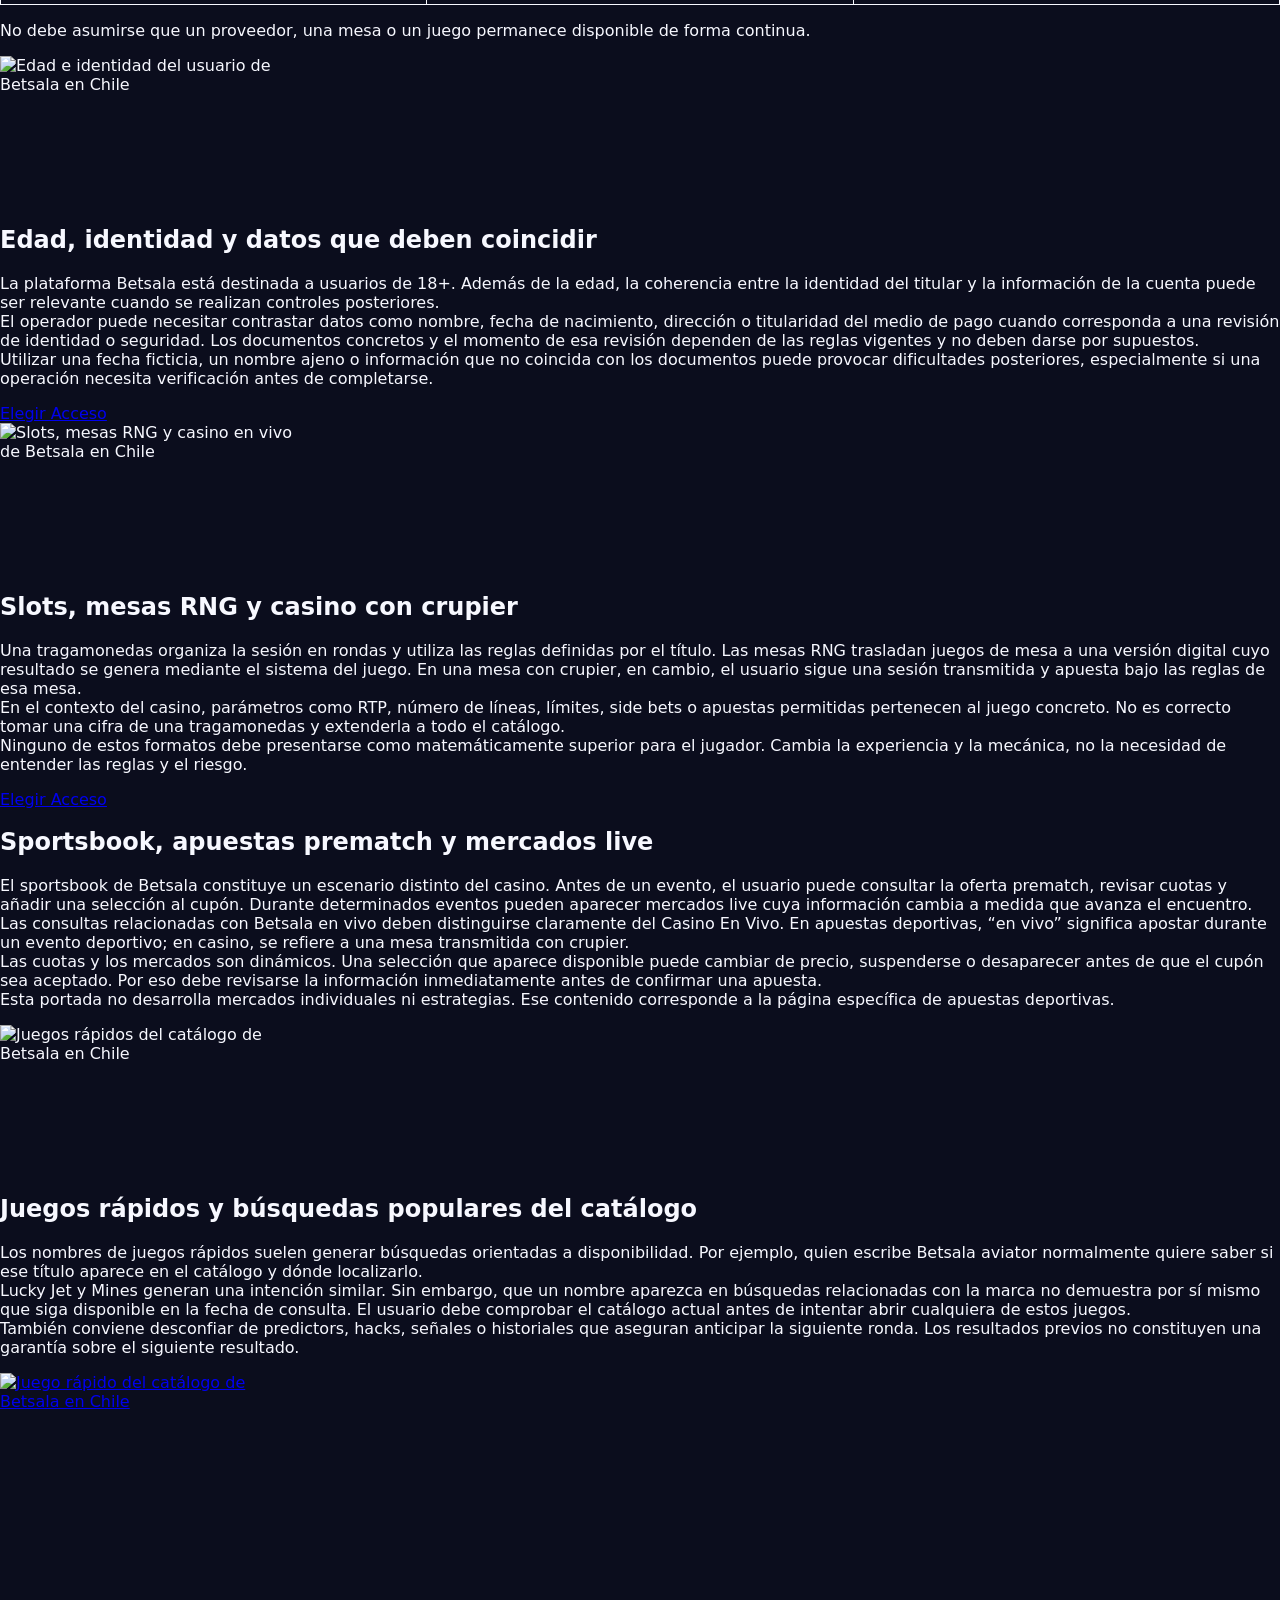
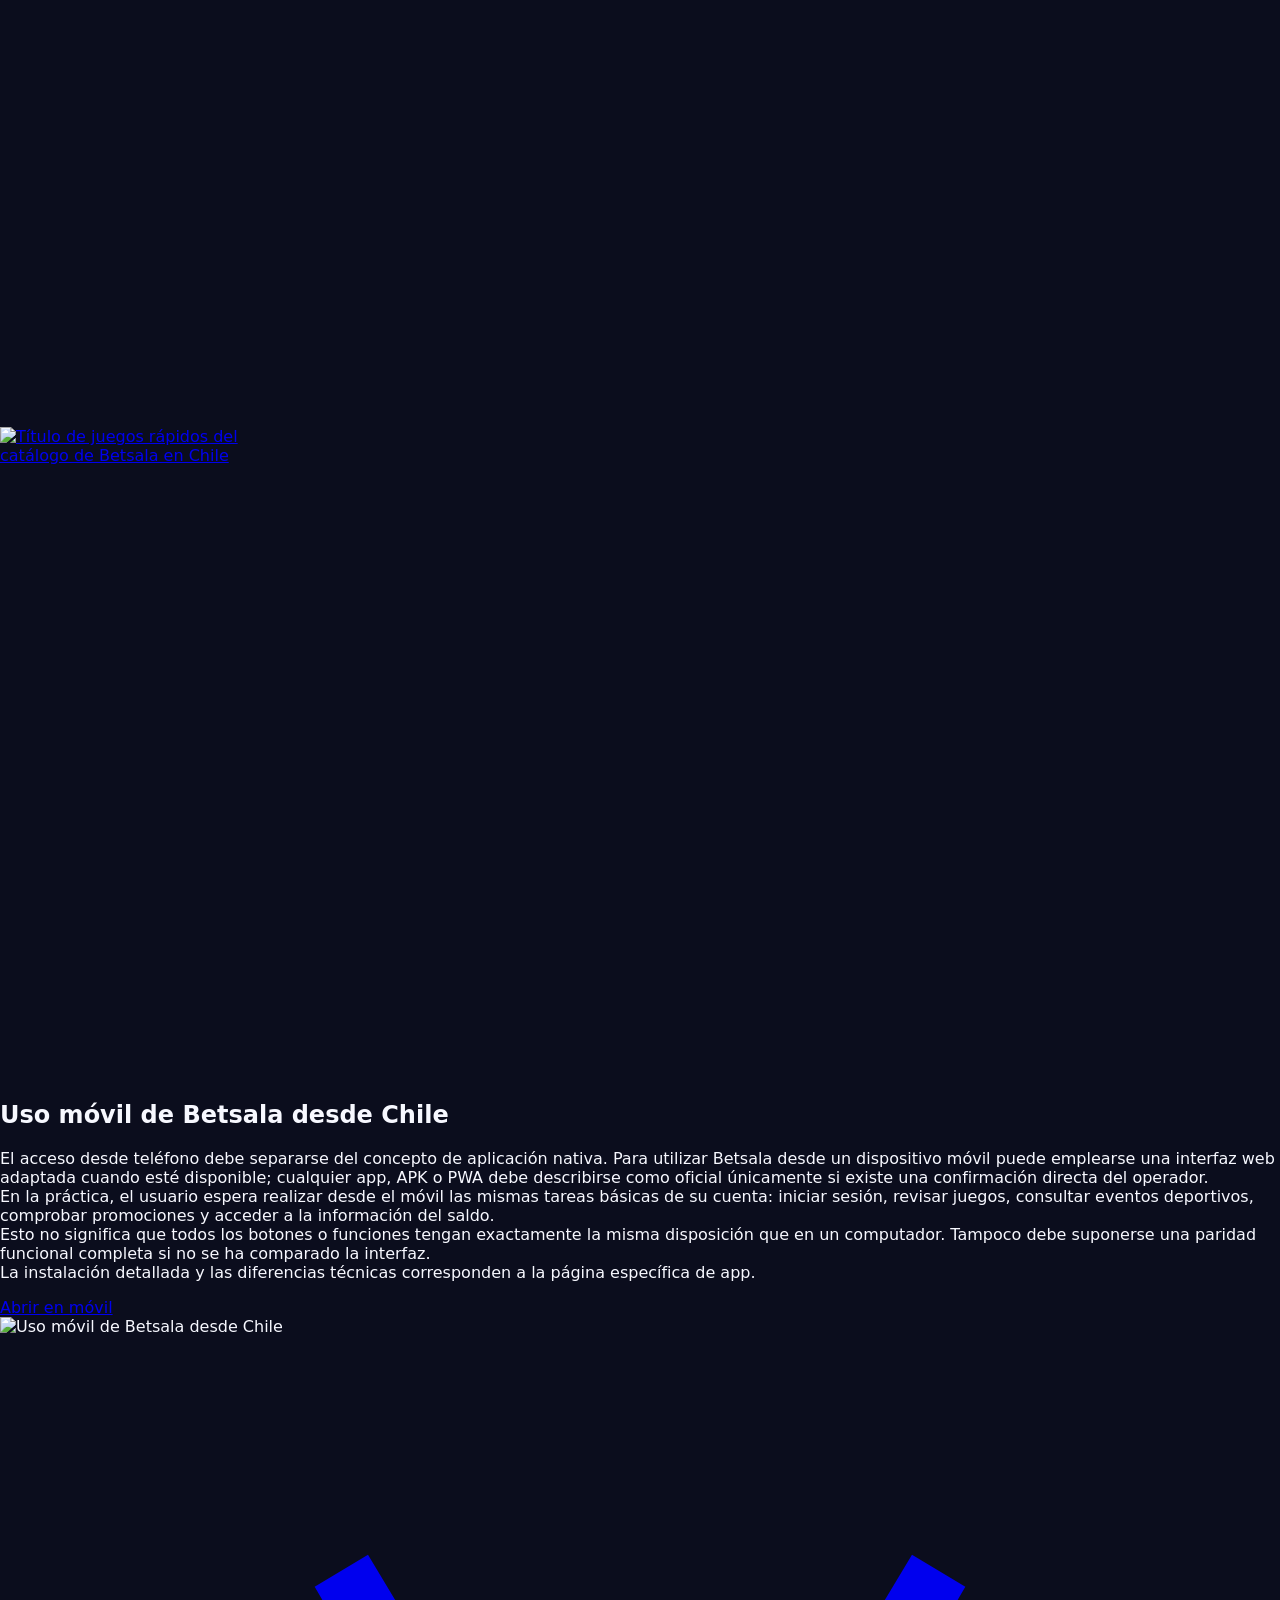
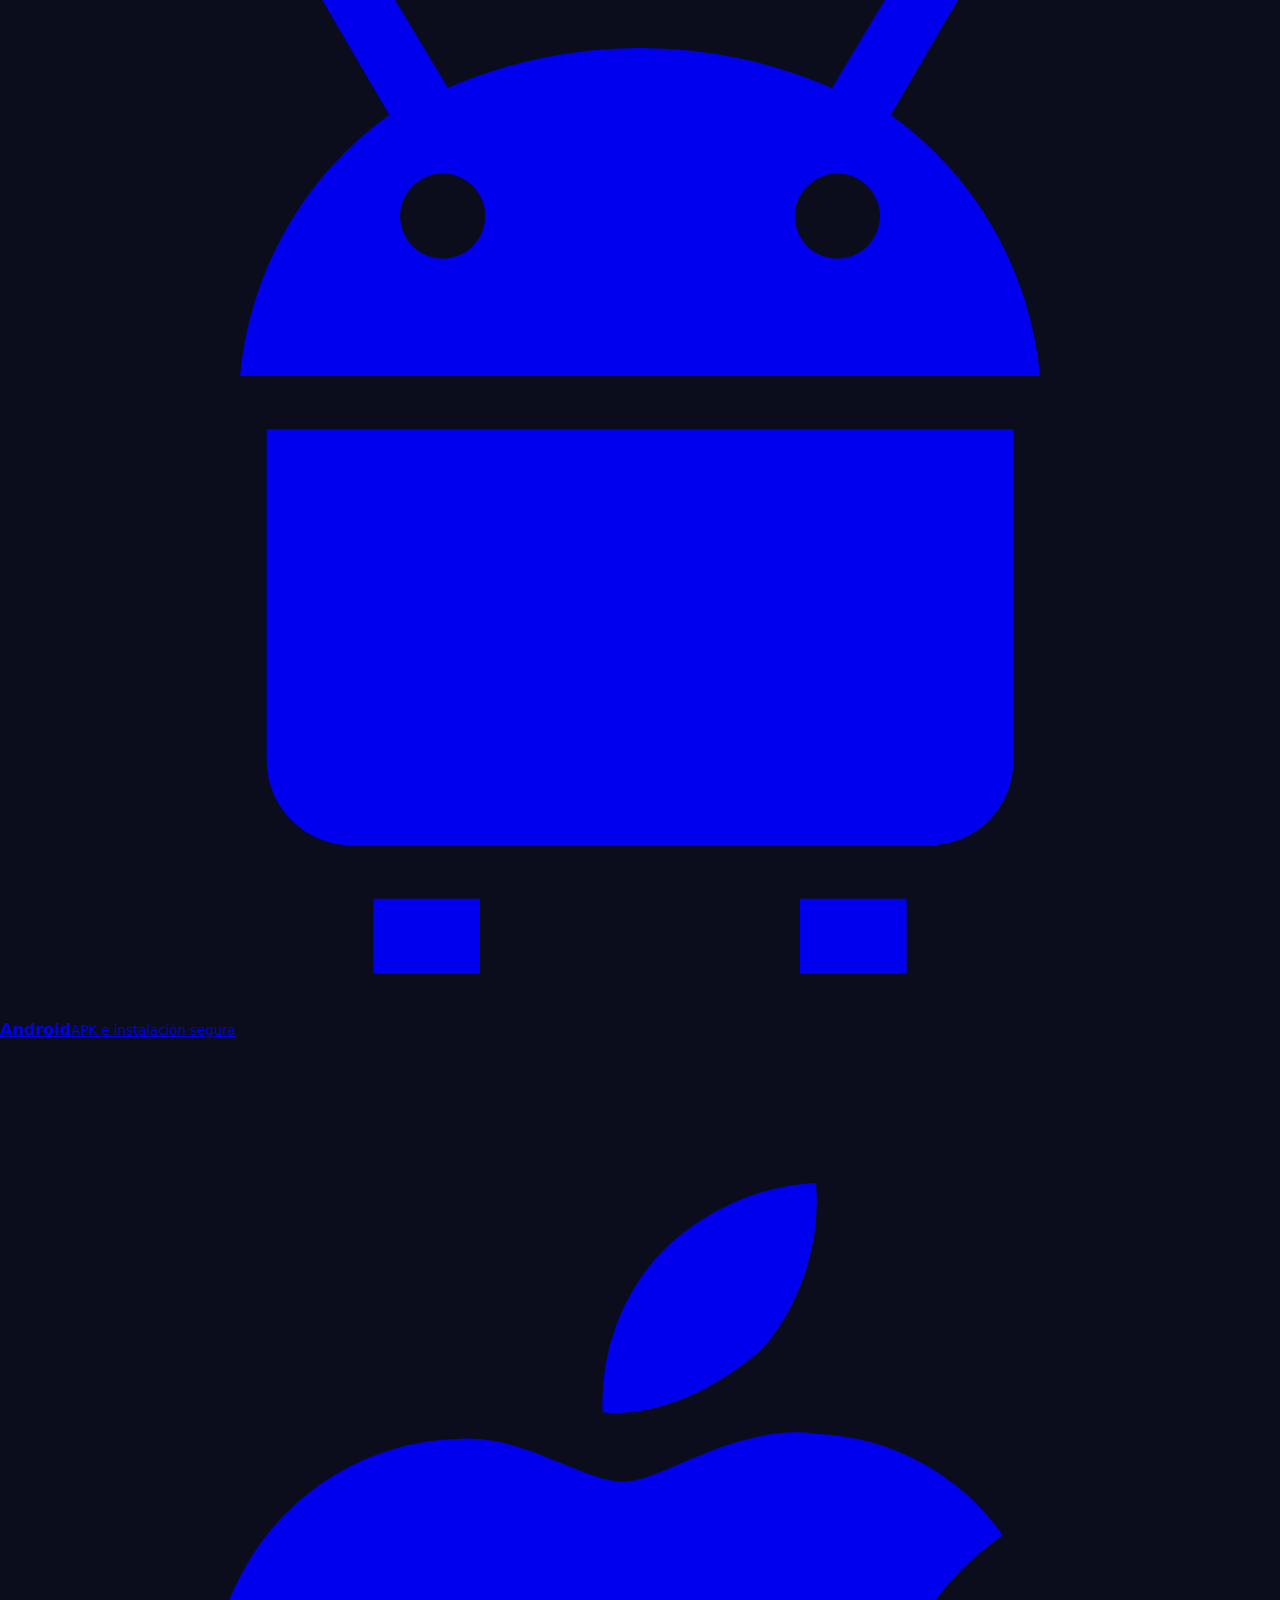
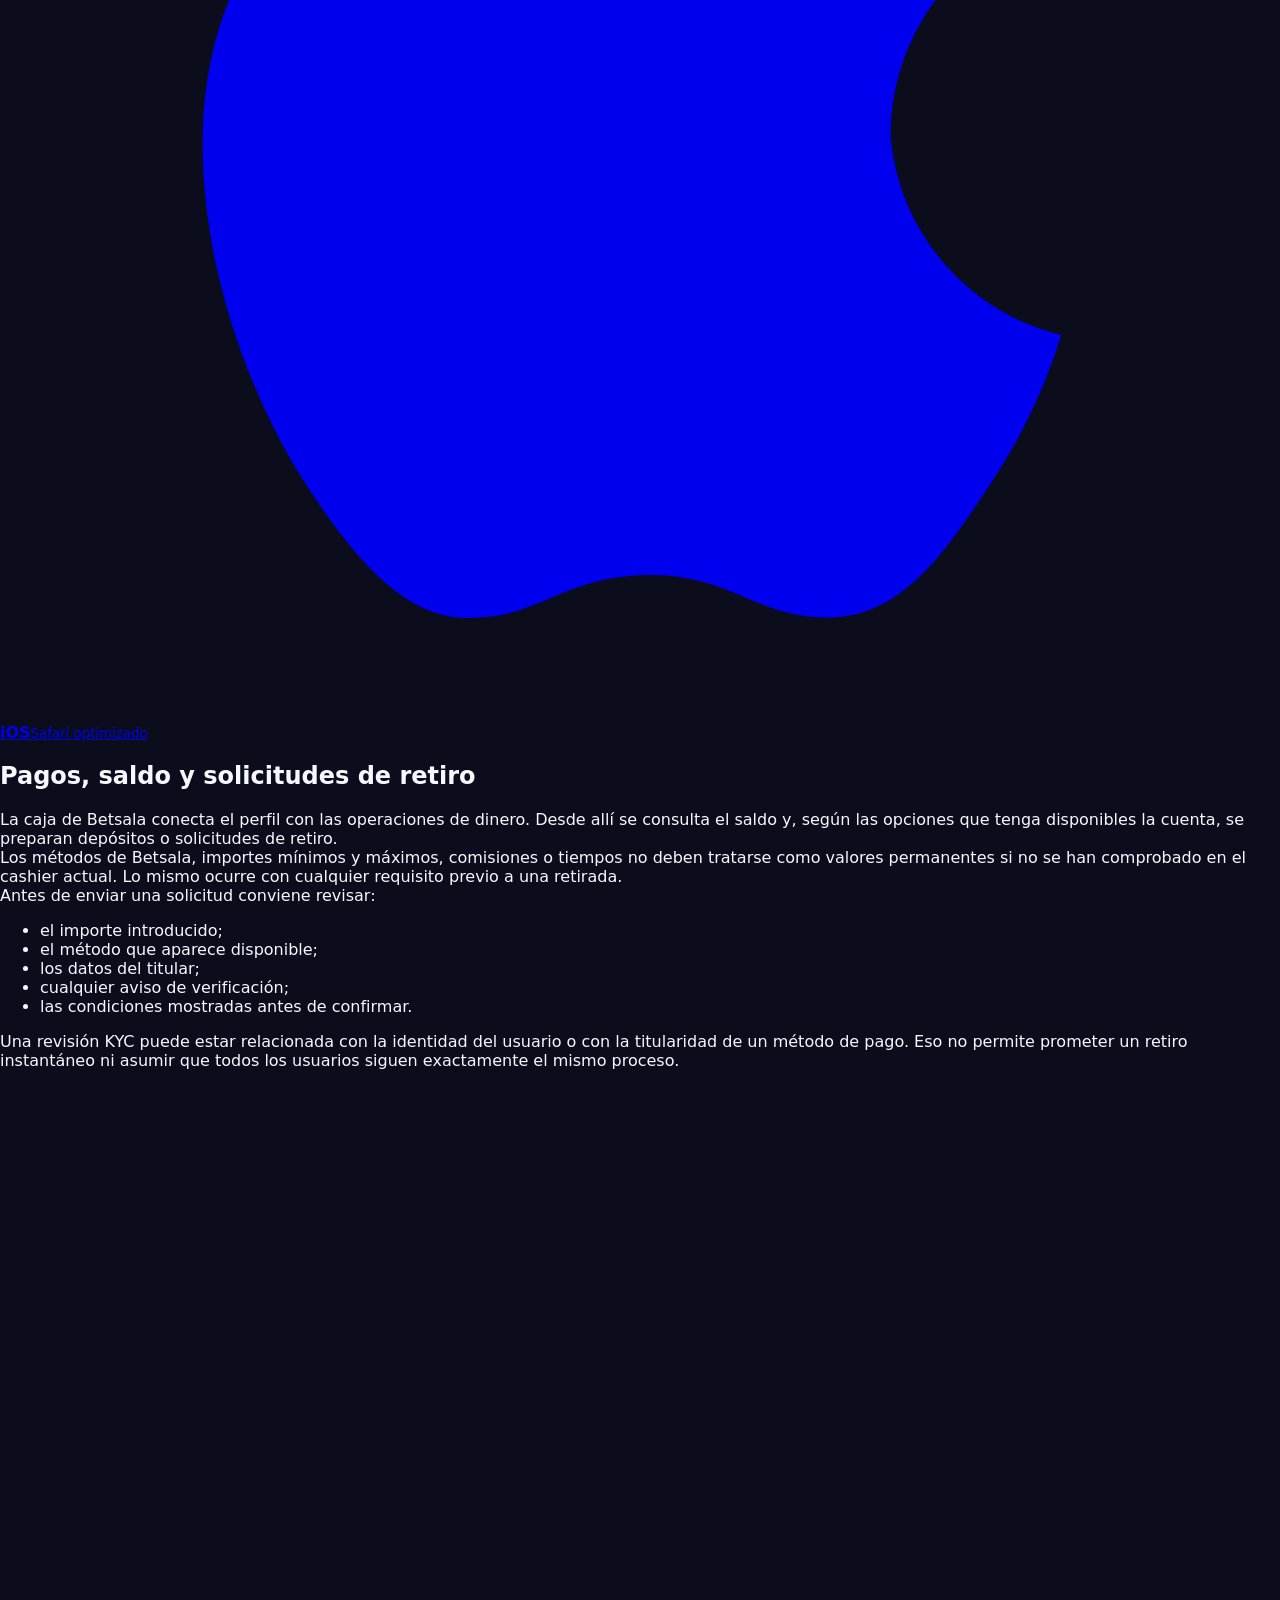
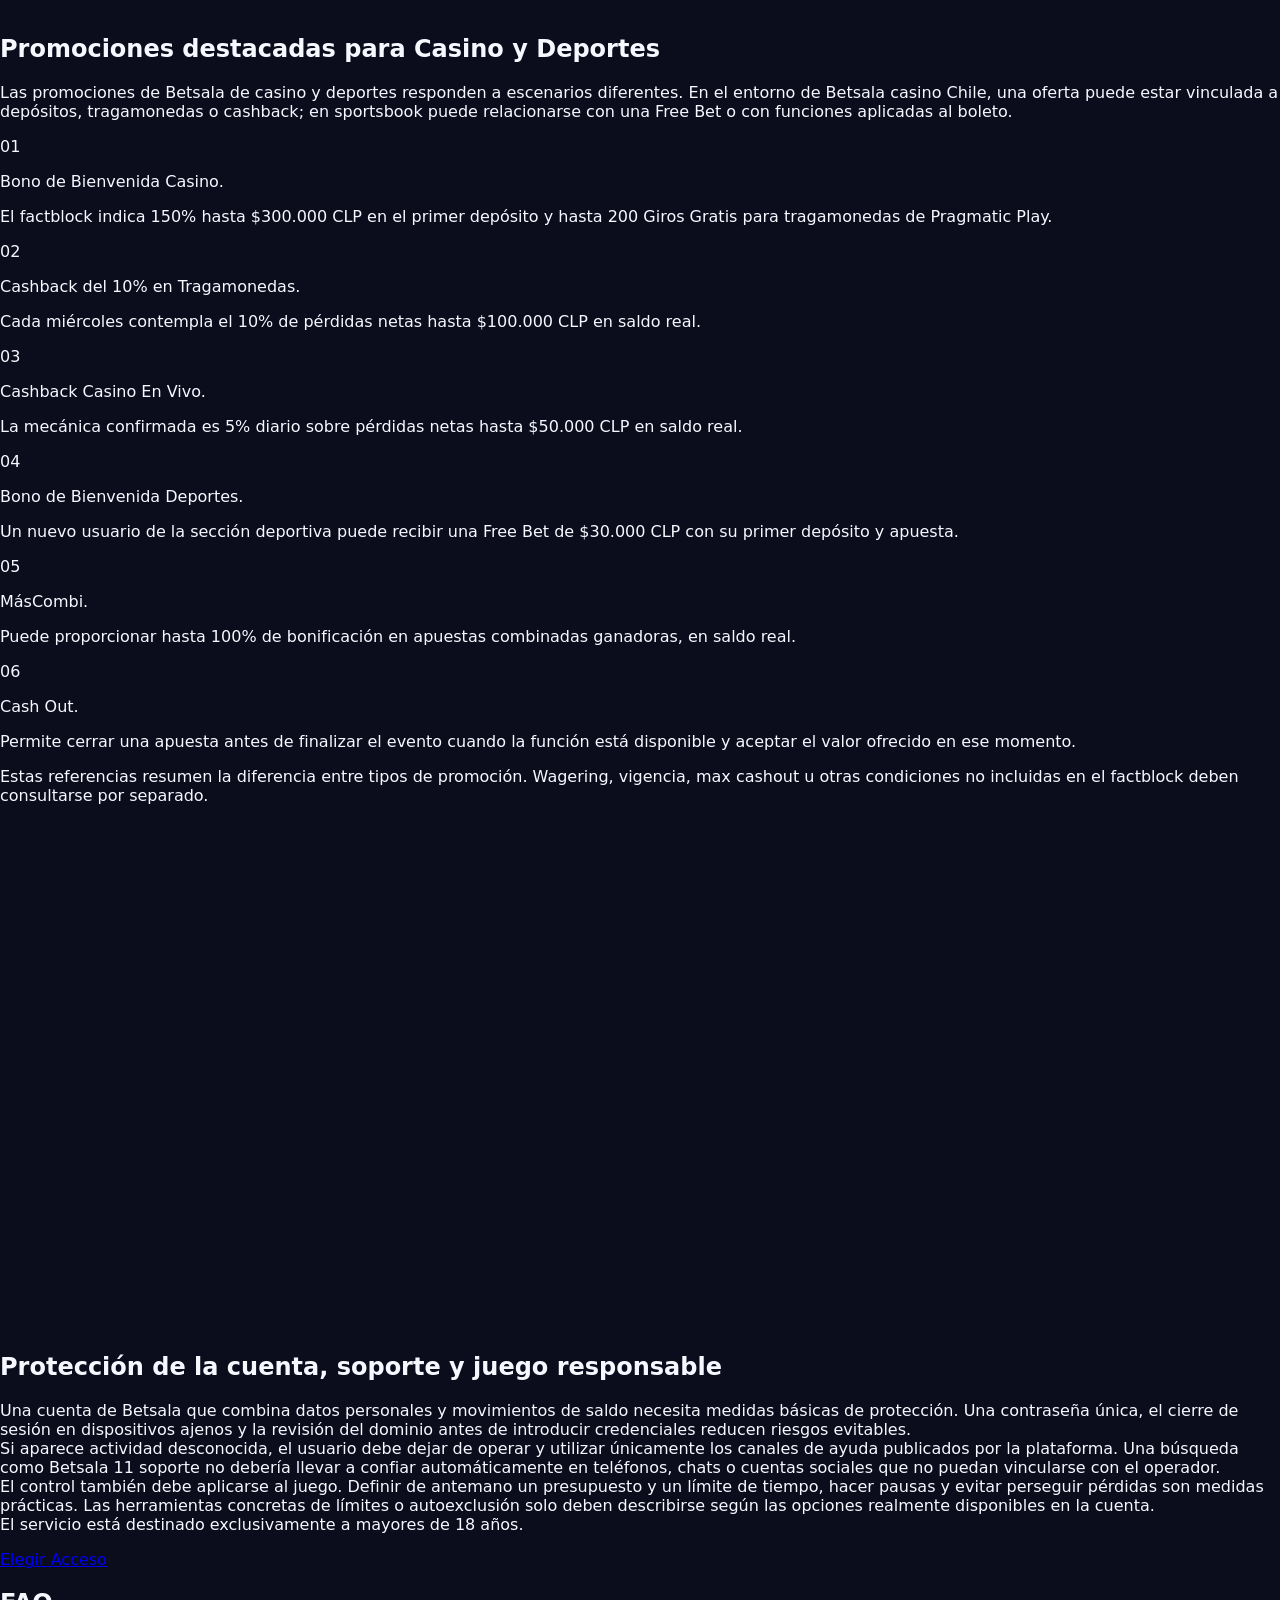
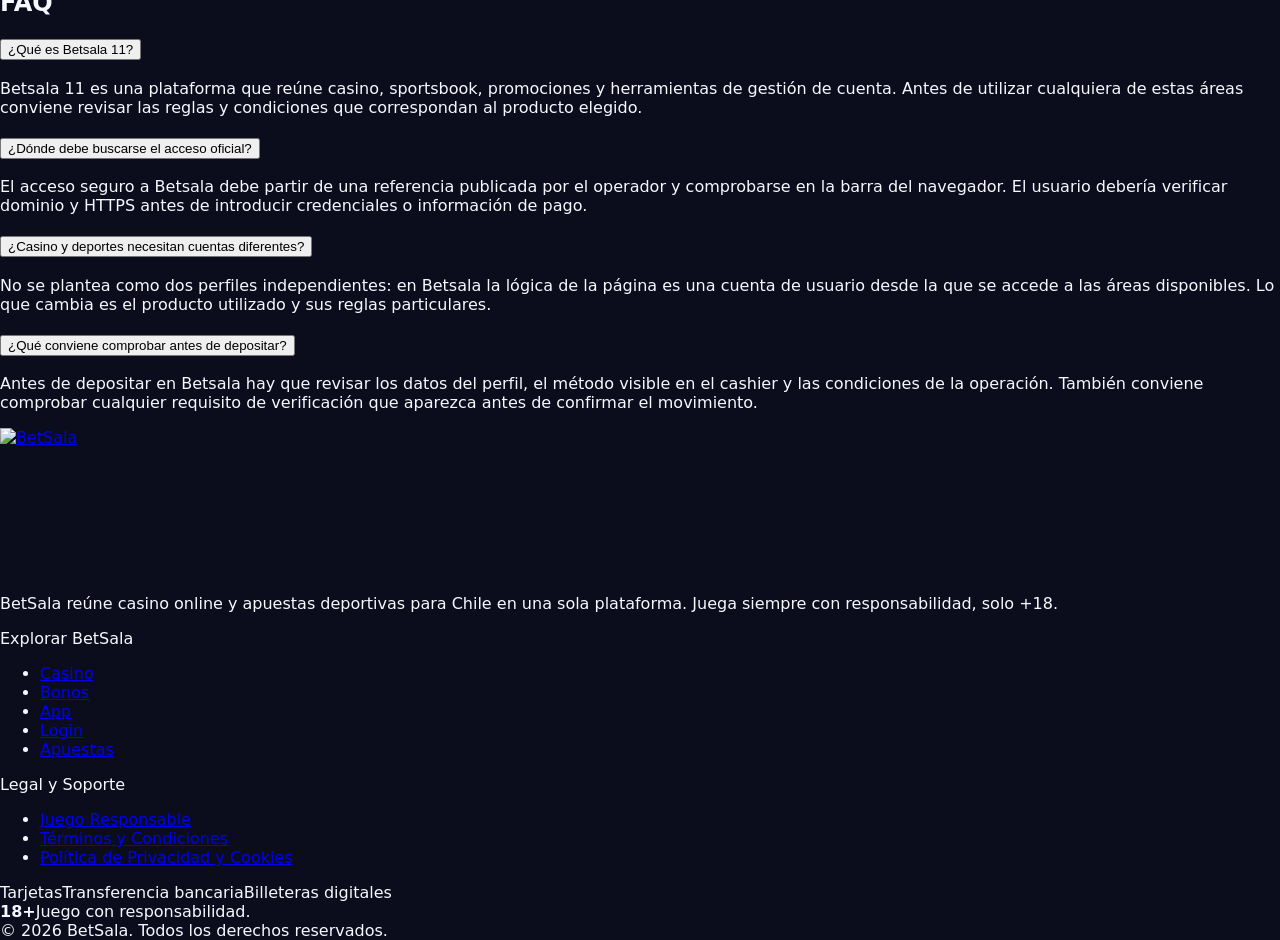
==== commit b831569e: "Update index.html" ====
--- a/index.html
+++ b/index.html
@@ -20,8 +20,8 @@
 <link rel="alternate" type="application/rss+xml" title="newBetsala1 » main Comments Feed" href="/casino/feed/">
 
 
-<link rel="icon" type="image/png" href="/wp-content/uploads/2026/09/betsala-favicon-default.png">
-<link rel="apple-touch-icon" href="/wp-content/uploads/2026/09/betsala-favicon-default.png">
+<link rel="icon" type="image/png" href="/sportsbook/wp-content/uploads/2026/09/betsala-favicon-default.png">
+<link rel="apple-touch-icon" href="/sportsbook/wp-content/uploads/2026/09/betsala-favicon-default.png">
 <style id="wp-emoji-styles-inline-css">
 
 	img.wp-smiley, img.emoji {
@@ -65,22 +65,22 @@
 /*# sourceURL=global-styles-inline-css */
 </style>
 
-<link rel="stylesheet" id="betsala-main-css" href="/wp-content/themes/betsala-v614/assets/css/main.css?ver=1790001087" media="all">
+<link rel="stylesheet" id="betsala-main-css" href="/sportsbook/wp-content/themes/betsala-v614/assets/css/main.css?ver=1790001087" media="all">
 <link rel="EditURI" type="application/rsd+xml" title="RSD" href="/xmlrpc.php?rsd">
 <meta name="generator" content="WordPress 7.1.2">
-<link rel="shortlink" href=/sportsbook/>
-
-<script type="application/ld+json">{"@context":"https://schema.org","@type":"Organization","name":"BetSala","url":/sportsbook/,"logo":"/wp-content/uploads/2026/09/betsala-logo-default.png"}</script>
+<link rel="shortlink" href=>
+
+<script type="application/ld+json">{"@context":"https://schema.org","@type":"Organization","name":"BetSala","url":/sportsbook/,"logo":"/sportsbook/wp-content/uploads/2026/09/betsala-logo-default.png"}</script>
 </head>
 <body class="home wp-singular page-template page-template-template-main-casino page-template-template-main-casino-php page page-id-2 wp-embed-responsive wp-theme-betsala-v614 betsala-theme betsala-v614 header-layout-top" style="--betsala-sidebar-width:260px;"><a class="skip-link" href="#main">Saltar al contenido</a>
-<header class="site-header" data-header data-header-layout="top"><div class="container header-inner"><div class="brand-wrap"><a class="custom-logo-link" href=/sportsbook/ rel="home"><img width="360" height="80" src="/wp-content/uploads/2026/09/betsala-logo-default.png" class="custom-logo" alt="BetSala" decoding="async" srcset="/wp-content/uploads/2026/09/betsala-logo-default.png 360w, /wp-content/uploads/2026/09/betsala-logo-default-300x67.png 300w" sizes="(max-width: 360px) 100vw, 360px"></a></div>
+<header class="site-header" data-header data-header-layout="top"><div class="container header-inner"><div class="brand-wrap"><a class="custom-logo-link" href=/sportsbook/ rel="home"><img width="360" height="80" src="/sportsbook/wp-content/uploads/2026/09/betsala-logo-default.png" class="custom-logo" alt="BetSala" decoding="async" srcset="/sportsbook/wp-content/uploads/2026/09/betsala-logo-default.png 360w, /sportsbook/wp-content/uploads/2026/09/betsala-logo-default-300x67.png 300w" sizes="(max-width: 360px) 100vw, 360px"></a></div>
 <nav id="betsala-mobile-nav" class="main-nav" aria-label="Navegación principal" data-nav><ul class="main-nav-list"><li><a href=/sportsbook/>Casino</a></li><li><a href="/bonos/">Bonos</a></li><li><a href="/app-movil/">App Móvil</a></li><li><a href="/login/">Registro / Login</a></li><li><a href="/apuestas-deportivas/">Apuestas Deportivas</a></li></ul><div class="mobile-nav-footer"><a class="btn btn-primary btn-block mobile-nav-cta" href="/play-and-win/" rel="nofollow sponsored" data-betsala-referral="1">Regístrate Ahora</a><a class="btn btn-ghost btn-block mobile-nav-login" href="/play-and-win/" rel="nofollow sponsored" data-betsala-referral="1">Iniciar sesión</a><div class="mobile-nav-responsible"><strong>18+</strong><span>·</span><span>Juego con responsabilidad</span></div></div></nav>
 <div class="header-actions"><a class="btn btn-ghost desktop-action" href="/play-and-win/" rel="nofollow sponsored" data-betsala-referral="1">Iniciar sesión</a><a class="btn btn-primary header-register-cta" href="/play-and-win/" rel="nofollow sponsored" data-betsala-referral="1">Regístrate Ahora</a></div><button class="menu-toggle" type="button" aria-expanded="false" aria-controls="betsala-mobile-nav" aria-label="Abrir menú" data-menu-toggle><span></span><span></span><span></span></button>
 </div>
 </header>
 <main id="main" class="site-main">
 <section class="betsala-block hero article-hero betsala-hero">
-    <img decoding="async" width="700" height="525" src="/wp-content/uploads/2026/09/betsala-casino-party.webp" class="hero-bg-image" alt="Betsala 11 en Chile: casino, apuestas deportivas y gestión de cuenta" loading="eager" fetchpriority="high" srcset="/wp-content/uploads/2026/09/betsala-casino-party.webp 700w, /wp-content/uploads/2026/09/betsala-casino-party-300x225.webp 300w" sizes="(max-width: 700px) 100vw, 700px">    <div class="hero-grid-glow" aria-hidden="true"></div>
+    <img decoding="async" width="700" height="525" src="/sportsbook/wp-content/uploads/2026/09/betsala-casino-party.webp" class="hero-bg-image" alt="Betsala 11 en Chile: casino, apuestas deportivas y gestión de cuenta" loading="eager" fetchpriority="high" srcset="/sportsbook/wp-content/uploads/2026/09/betsala-casino-party.webp 700w, /sportsbook/wp-content/uploads/2026/09/betsala-casino-party-300x225.webp 300w" sizes="(max-width: 700px) 100vw, 700px">    <div class="hero-grid-glow" aria-hidden="true"></div>
     <div class="container hero-layout">
         <div class="hero-copy">
             <h1><span class="text-gradient">Betsala 11 en Chile: </span>Guía de Casino, Sportsbook y Cuenta</h1>            <div class="hero-lead source-intro"><p>La plataforma Betsala reúne en un mismo entorno casino, apuestas deportivas, promociones, gestión de cuenta y operaciones relacionadas con el saldo. Para un usuario adulto de Chile, Betsala funciona como punto de entrada a esos servicios, mientras que Betsala 11 identifica la experiencia de marca que se desarrolla en esta página. El objetivo no es convertir la portada en una guía exhaustiva de cada producto, sino explicar qué puede hacer una persona desde su perfil, cómo orientarse entre las principales secciones y qué revisar antes de registrarse, jugar o utilizar dinero real. Las condiciones, funciones y contenidos disponibles pueden cambiar, por lo que cada operación debe comprobarse en la interfaz vigente. Uso exclusivo para mayores de 18 años.</p>
@@ -104,7 +104,7 @@
 <section class="betsala-block betsala-payments payments-section">
         <div class="container">
         <div class="payments-intro split-intro image-left">
-            <div class="payments-image split-intro-media"><img decoding="async" width="700" height="525" src="/wp-content/uploads/2026/09/betsala-egyptian-casino-slots.webp" class="attachment-medium_large size-medium_large" alt="Secciones principales de Betsala en Chile" loading="lazy" srcset="/wp-content/uploads/2026/09/betsala-egyptian-casino-slots.webp 700w, /wp-content/uploads/2026/09/betsala-egyptian-casino-slots-300x225.webp 300w" sizes="auto, (max-width: 700px) 100vw, 700px"></div>            <div class="payments-copy split-intro-copy">
+            <div class="payments-image split-intro-media"><img decoding="async" width="700" height="525" src="/sportsbook/wp-content/uploads/2026/09/betsala-egyptian-casino-slots.webp" class="attachment-medium_large size-medium_large" alt="Secciones principales de Betsala en Chile" loading="lazy" srcset="/sportsbook/wp-content/uploads/2026/09/betsala-egyptian-casino-slots.webp 700w, /sportsbook/wp-content/uploads/2026/09/betsala-egyptian-casino-slots-300x225.webp 300w" sizes="auto, (max-width: 700px) 100vw, 700px"></div>            <div class="payments-copy split-intro-copy">
                                 <h2 class="betsala-section-title">Qué encuentra un usuario al entrar en Betsala</h2>                <div class="source-copy"><p>Al abrir Betsala por primera vez, lo más útil es entender su estructura antes de entrar en detalles. Las distintas áreas responden a tareas diferentes y permiten pasar de la exploración del contenido a la gestión del perfil o del saldo.</p>
 </div>            </div>
         </div>
@@ -154,7 +154,7 @@
 <section class="betsala-block betsala-payments payments-section">
         <div class="container">
         <div class="payments-intro split-intro image-right">
-            <div class="payments-image split-intro-media"><img decoding="async" width="700" height="525" src="/wp-content/uploads/2026/09/betsala-casino-dice-roulette.webp" class="attachment-medium_large size-medium_large" alt="Acceso oficial y seguridad de Betsala en Chile" loading="lazy" srcset="/wp-content/uploads/2026/09/betsala-casino-dice-roulette.webp 700w, /wp-content/uploads/2026/09/betsala-casino-dice-roulette-300x225.webp 300w" sizes="auto, (max-width: 700px) 100vw, 700px"></div>            <div class="payments-copy split-intro-copy">
+            <div class="payments-image split-intro-media"><img decoding="async" width="700" height="525" src="/sportsbook/wp-content/uploads/2026/09/betsala-casino-dice-roulette.webp" class="attachment-medium_large size-medium_large" alt="Acceso oficial y seguridad de Betsala en Chile" loading="lazy" srcset="/sportsbook/wp-content/uploads/2026/09/betsala-casino-dice-roulette.webp 700w, /sportsbook/wp-content/uploads/2026/09/betsala-casino-dice-roulette-300x225.webp 300w" sizes="auto, (max-width: 700px) 100vw, 700px"></div>            <div class="payments-copy split-intro-copy">
                                 <h2 class="betsala-section-title"><span class="text-gradient">Cómo distinguir la plataforma real de una copia</span></h2>                <div class="source-copy"><p>Una página falsa puede copiar colores, logotipos e incluso partes del contenido. Por eso es mejor revisar varias señales antes de escribir credenciales:</p>
 </div>            </div>
         </div>
@@ -193,7 +193,7 @@
 <section class="betsala-block betsala-payments payments-section">
         <div class="container">
         <div class="payments-intro split-intro image-left">
-            <div class="payments-image split-intro-media"><img decoding="async" width="700" height="525" src="/wp-content/uploads/2026/09/betsala-casino-table-games.webp" class="attachment-medium_large size-medium_large" alt="Registro y gestión de cuenta de Betsala en Chile" loading="lazy" srcset="/wp-content/uploads/2026/09/betsala-casino-table-games.webp 700w, /wp-content/uploads/2026/09/betsala-casino-table-games-300x225.webp 300w" sizes="auto, (max-width: 700px) 100vw, 700px"></div>            <div class="payments-copy split-intro-copy">
+            <div class="payments-image split-intro-media"><img decoding="async" width="700" height="525" src="/sportsbook/wp-content/uploads/2026/09/betsala-casino-table-games.webp" class="attachment-medium_large size-medium_large" alt="Registro y gestión de cuenta de Betsala en Chile" loading="lazy" srcset="/sportsbook/wp-content/uploads/2026/09/betsala-casino-table-games.webp 700w, /sportsbook/wp-content/uploads/2026/09/betsala-casino-table-games-300x225.webp 300w" sizes="auto, (max-width: 700px) 100vw, 700px"></div>            <div class="payments-copy split-intro-copy">
                                 <h2 class="betsala-section-title"><span class="text-gradient">Registro, perfil y preparación de la cuenta</span></h2>                <div class="source-copy"><p>Crear una cuenta no consiste únicamente en elegir unas credenciales. El proceso prepara un perfil que más adelante puede utilizarse para operaciones con saldo, promociones, casino o apuestas. Por eso, en Betsala 11 Chile es importante que la información suministrada corresponda realmente al titular.<br>
 El flujo general puede resumirse así:</p>
 </div>            </div>
@@ -255,7 +255,7 @@
 <section class="betsala-block betsala-media-cards section section-showcase betsala-media-cards--alt">
     <div class="container">
         <div class="media-cards-primary split-intro image-right">
-            <div class="showcase-image media-cards-media split-intro-media"><img decoding="async" width="560" height="340" src="/wp-content/uploads/2026/09/betsala-live-baccarat-casino.webp" class="attachment-large size-large" alt="Edad e identidad del usuario de Betsala en Chile" loading="lazy" srcset="/wp-content/uploads/2026/09/betsala-live-baccarat-casino.webp 560w, /wp-content/uploads/2026/09/betsala-live-baccarat-casino-300x182.webp 300w" sizes="auto, (max-width: 560px) 100vw, 560px"></div>            <div class="media-cards-copy split-intro-copy">
+            <div class="showcase-image media-cards-media split-intro-media"><img decoding="async" width="560" height="340" src="/sportsbook/wp-content/uploads/2026/09/betsala-live-baccarat-casino.webp" class="attachment-large size-large" alt="Edad e identidad del usuario de Betsala en Chile" loading="lazy" srcset="/sportsbook/wp-content/uploads/2026/09/betsala-live-baccarat-casino.webp 560w, /sportsbook/wp-content/uploads/2026/09/betsala-live-baccarat-casino-300x182.webp 300w" sizes="auto, (max-width: 560px) 100vw, 560px"></div>            <div class="media-cards-copy split-intro-copy">
                                 <h2 class="betsala-section-title"><span class="text-gradient">Edad, identidad y datos que deben coincidir</span></h2>                <div class="source-copy"><p>La plataforma Betsala está destinada a usuarios de 18+. Además de la edad, la coherencia entre la identidad del titular y la información de la cuenta puede ser relevante cuando se realizan controles posteriores.<br>
 El operador puede necesitar contrastar datos como nombre, fecha de nacimiento, dirección o titularidad del medio de pago cuando corresponda a una revisión de identidad o seguridad. Los documentos concretos y el momento de esa revisión dependen de las reglas vigentes y no deben darse por supuestos.<br>
 Utilizar una fecha ficticia, un nombre ajeno o información que no coincida con los documentos puede provocar dificultades posteriores, especialmente si una operación necesita verificación antes de completarse.</p>
@@ -268,7 +268,7 @@
 <section class="betsala-block betsala-media-cards section section-showcase">
     <div class="container">
         <div class="media-cards-primary split-intro image-left">
-            <div class="showcase-image media-cards-media split-intro-media"><img decoding="async" width="700" height="525" src="/wp-content/uploads/2026/09/betsala-casino-games-slots.webp" class="attachment-large size-large" alt="Slots, mesas RNG y casino en vivo de Betsala en Chile" loading="lazy" srcset="/wp-content/uploads/2026/09/betsala-casino-games-slots.webp 700w, /wp-content/uploads/2026/09/betsala-casino-games-slots-300x225.webp 300w" sizes="auto, (max-width: 700px) 100vw, 700px"></div>            <div class="media-cards-copy split-intro-copy">
+            <div class="showcase-image media-cards-media split-intro-media"><img decoding="async" width="700" height="525" src="/sportsbook/wp-content/uploads/2026/09/betsala-casino-games-slots.webp" class="attachment-large size-large" alt="Slots, mesas RNG y casino en vivo de Betsala en Chile" loading="lazy" srcset="/sportsbook/wp-content/uploads/2026/09/betsala-casino-games-slots.webp 700w, /sportsbook/wp-content/uploads/2026/09/betsala-casino-games-slots-300x225.webp 300w" sizes="auto, (max-width: 700px) 100vw, 700px"></div>            <div class="media-cards-copy split-intro-copy">
                                 <h2 class="betsala-section-title"><span class="text-gradient">Slots, mesas RNG y casino con crupier</span></h2>                <div class="source-copy"><p>Una tragamonedas organiza la sesión en rondas y utiliza las reglas definidas por el título. Las mesas RNG trasladan juegos de mesa a una versión digital cuyo resultado se genera mediante el sistema del juego. En una mesa con crupier, en cambio, el usuario sigue una sesión transmitida y apuesta bajo las reglas de esa mesa.<br>
 En el contexto del casino, parámetros como RTP, número de líneas, límites, side bets o apuestas permitidas pertenecen al juego concreto. No es correcto tomar una cifra de una tragamonedas y extenderla a todo el catálogo.<br>
 Ninguno de estos formatos debe presentarse como matemáticamente superior para el jugador. Cambia la experiencia y la mecánica, no la necesidad de entender las reglas y el riesgo.</p>
@@ -295,23 +295,23 @@
 <section class="betsala-block betsala-games">
     <div class="container">
         <div class="games-intro split-intro image-left">
-            <div class="games-intro-media split-intro-media"><img decoding="async" width="700" height="525" src="/wp-content/uploads/2026/09/tragamonedas.webp" class="attachment-large size-large" alt="Juegos rápidos del catálogo de Betsala en Chile" loading="lazy" srcset="/wp-content/uploads/2026/09/tragamonedas.webp 700w, /wp-content/uploads/2026/09/tragamonedas-300x225.webp 300w" sizes="auto, (max-width: 700px) 100vw, 700px"></div>            <div class="section-heading split-intro-copy">
+            <div class="games-intro-media split-intro-media"><img decoding="async" width="700" height="525" src="/sportsbook/wp-content/uploads/2026/09/tragamonedas.webp" class="attachment-large size-large" alt="Juegos rápidos del catálogo de Betsala en Chile" loading="lazy" srcset="/sportsbook/wp-content/uploads/2026/09/tragamonedas.webp 700w, /sportsbook/wp-content/uploads/2026/09/tragamonedas-300x225.webp 300w" sizes="auto, (max-width: 700px) 100vw, 700px"></div>            <div class="section-heading split-intro-copy">
                                 <h2 class="betsala-section-title"><span class="text-gradient">Juegos rápidos y búsquedas populares del catálogo</span></h2>                <div class="section-lead source-copy"><p>Los nombres de juegos rápidos suelen generar búsquedas orientadas a disponibilidad. Por ejemplo, quien escribe Betsala aviator normalmente quiere saber si ese título aparece en el catálogo y dónde localizarlo.<br>
 Lucky Jet y Mines generan una intención similar. Sin embargo, que un nombre aparezca en búsquedas relacionadas con la marca no demuestra por sí mismo que siga disponible en la fecha de consulta. El usuario debe comprobar el catálogo actual antes de intentar abrir cualquiera de estos juegos.<br>
 También conviene desconfiar de predictors, hacks, señales o historiales que aseguran anticipar la siguiente ronda. Los resultados previos no constituyen una garantía sobre el siguiente resultado.</p>
 </div>            </div>
         </div>
-        <div class="games-grid" style="--game-cols:4/"><a class="betsala-game-card text-align-center has-background" href="/play-and-win/" rel="nofollow sponsored" data-betsala-referral="1" style="--game-card-bg:url(/wp-content/uploads/2026/09/Gates-of-Olympus.webp)">
-            <span class="game-card-overlay" aria-hidden="true"></span>            <div class="betsala-game-image"><img decoding="async" width="500" height="500" src="/wp-content/uploads/2026/09/Sweet-Bonanza.webp" class="attachment-medium_large size-medium_large" alt="Juego rápido del catálogo de Betsala en Chile" loading="lazy" srcset="/wp-content/uploads/2026/09/Sweet-Bonanza.webp 500w, /wp-content/uploads/2026/09/Sweet-Bonanza-300x300.webp 300w, /wp-content/uploads/2026/09/Sweet-Bonanza-150x150.webp 150w" sizes="auto, (max-width: 500px) 100vw, 500px"></div>            <div class="betsala-game-body">
+        <div class="games-grid" style="--game-cols:4/"><a class="betsala-game-card text-align-center has-background" href="/play-and-win/" rel="nofollow sponsored" data-betsala-referral="1" style="--game-card-bg:url(/sportsbook/wp-content/uploads/2026/09/Gates-of-Olympus.webp)">
+            <span class="game-card-overlay" aria-hidden="true"></span>            <div class="betsala-game-image"><img decoding="async" width="500" height="500" src="/sportsbook/wp-content/uploads/2026/09/Sweet-Bonanza.webp" class="attachment-medium_large size-medium_large" alt="Juego rápido del catálogo de Betsala en Chile" loading="lazy" srcset="/sportsbook/wp-content/uploads/2026/09/Sweet-Bonanza.webp 500w, /sportsbook/wp-content/uploads/2026/09/Sweet-Bonanza-300x300.webp 300w, /sportsbook/wp-content/uploads/2026/09/Sweet-Bonanza-150x150.webp 150w" sizes="auto, (max-width: 500px) 100vw, 500px"></div>            <div class="betsala-game-body">
                                                                                             </div>
-        </a><a class="betsala-game-card text-align-center has-background" href="/play-and-win/" rel="nofollow sponsored" data-betsala-referral="1" style="--game-card-bg:url(/wp-content/uploads/2026/09/Gates-of-Olympus.webp)">
-            <span class="game-card-overlay" aria-hidden="true"></span>            <div class="betsala-game-image"><img decoding="async" width="500" height="500" src="/wp-content/uploads/2026/09/slot-book-of-dead.webp" class="attachment-medium_large size-medium_large" alt="Juego rápido disponible en el catálogo de Betsala en Chile" loading="lazy" srcset="/wp-content/uploads/2026/09/slot-book-of-dead.webp 500w, /wp-content/uploads/2026/09/slot-book-of-dead-300x300.webp 300w, /wp-content/uploads/2026/09/slot-book-of-dead-150x150.webp 150w" sizes="auto, (max-width: 500px) 100vw, 500px"></div>            <div class="betsala-game-body">
+        </a><a class="betsala-game-card text-align-center has-background" href="/play-and-win/" rel="nofollow sponsored" data-betsala-referral="1" style="--game-card-bg:url(/sportsbook/wp-content/uploads/2026/09/Gates-of-Olympus.webp)">
+            <span class="game-card-overlay" aria-hidden="true"></span>            <div class="betsala-game-image"><img decoding="async" width="500" height="500" src="/sportsbook/wp-content/uploads/2026/09/slot-book-of-dead.webp" class="attachment-medium_large size-medium_large" alt="Juego rápido disponible en el catálogo de Betsala en Chile" loading="lazy" srcset="/sportsbook/wp-content/uploads/2026/09/slot-book-of-dead.webp 500w, /sportsbook/wp-content/uploads/2026/09/slot-book-of-dead-300x300.webp 300w, /sportsbook/wp-content/uploads/2026/09/slot-book-of-dead-150x150.webp 150w" sizes="auto, (max-width: 500px) 100vw, 500px"></div>            <div class="betsala-game-body">
                                                                                             </div>
-        </a><a class="betsala-game-card text-align-center has-background" href="/play-and-win/" rel="nofollow sponsored" data-betsala-referral="1" style="--game-card-bg:url(/wp-content/uploads/2026/09/Gates-of-Olympus.webp)">
-            <span class="game-card-overlay" aria-hidden="true"></span>            <div class="betsala-game-image"><img decoding="async" width="500" height="500" src="/wp-content/uploads/2026/09/slot-book-of-ra.webp" class="attachment-medium_large size-medium_large" alt="Título de juegos rápidos del catálogo de Betsala en Chile" loading="lazy" srcset="/wp-content/uploads/2026/09/slot-book-of-ra.webp 500w, /wp-content/uploads/2026/09/slot-book-of-ra-300x300.webp 300w, /wp-content/uploads/2026/09/slot-book-of-ra-150x150.webp 150w" sizes="auto, (max-width: 500px) 100vw, 500px"></div>            <div class="betsala-game-body">
+        </a><a class="betsala-game-card text-align-center has-background" href="/play-and-win/" rel="nofollow sponsored" data-betsala-referral="1" style="--game-card-bg:url(/sportsbook/wp-content/uploads/2026/09/Gates-of-Olympus.webp)">
+            <span class="game-card-overlay" aria-hidden="true"></span>            <div class="betsala-game-image"><img decoding="async" width="500" height="500" src="/sportsbook/wp-content/uploads/2026/09/slot-book-of-ra.webp" class="attachment-medium_large size-medium_large" alt="Título de juegos rápidos del catálogo de Betsala en Chile" loading="lazy" srcset="/sportsbook/wp-content/uploads/2026/09/slot-book-of-ra.webp 500w, /sportsbook/wp-content/uploads/2026/09/slot-book-of-ra-300x300.webp 300w, /sportsbook/wp-content/uploads/2026/09/slot-book-of-ra-150x150.webp 150w" sizes="auto, (max-width: 500px) 100vw, 500px"></div>            <div class="betsala-game-body">
                                                                                             </div>
-        </a><a class="betsala-game-card text-align-center has-background" href="/play-and-win/" rel="nofollow sponsored" data-betsala-referral="1" style="--game-card-bg:url(/wp-content/uploads/2026/09/Gates-of-Olympus.webp)">
-            <span class="game-card-overlay" aria-hidden="true"></span>            <div class="betsala-game-image"><img decoding="async" width="500" height="500" src="/wp-content/uploads/2026/09/slot-dog-house-megaways.webp" class="attachment-medium_large size-medium_large" alt="Juego de la sección rápida de Betsala en Chile" loading="lazy" srcset="/wp-content/uploads/2026/09/slot-dog-house-megaways.webp 500w, /wp-content/uploads/2026/09/slot-dog-house-megaways-300x300.webp 300w, /wp-content/uploads/2026/09/slot-dog-house-megaways-150x150.webp 150w" sizes="auto, (max-width: 500px) 100vw, 500px"></div>            <div class="betsala-game-body">
+        </a><a class="betsala-game-card text-align-center has-background" href="/play-and-win/" rel="nofollow sponsored" data-betsala-referral="1" style="--game-card-bg:url(/sportsbook/wp-content/uploads/2026/09/Gates-of-Olympus.webp)">
+            <span class="game-card-overlay" aria-hidden="true"></span>            <div class="betsala-game-image"><img decoding="async" width="500" height="500" src="/sportsbook/wp-content/uploads/2026/09/slot-dog-house-megaways.webp" class="attachment-medium_large size-medium_large" alt="Juego de la sección rápida de Betsala en Chile" loading="lazy" srcset="/sportsbook/wp-content/uploads/2026/09/slot-dog-house-megaways.webp 500w, /sportsbook/wp-content/uploads/2026/09/slot-dog-house-megaways-300x300.webp 300w, /sportsbook/wp-content/uploads/2026/09/slot-dog-house-megaways-150x150.webp 150w" sizes="auto, (max-width: 500px) 100vw, 500px"></div>            <div class="betsala-game-body">
                                                                                             </div>
         </a></div>    </div>
 </section>
@@ -326,7 +326,7 @@
 La instalación detallada y las diferencias técnicas corresponden a la página específica de app.</p>
 </div>                                    <div class="mobile-main-cta align-center"><a class="btn btn-primary btn-lg" href="/play-and-win/" rel="nofollow sponsored" data-betsala-referral="1">Abrir en móvil</a></div>        </div>
         <div class="mobile-visual betsala-split-media">
-            <div class="mobile-phone-stage"><img decoding="async" class="mobile-phone-art-img" src="/wp-content/themes/betsala-v614/assets/images/betsala-phone-ui.webp" alt="Uso móvil de Betsala desde Chile" loading="lazy"></div>
+            <div class="mobile-phone-stage"><img decoding="async" class="mobile-phone-art-img" src="/sportsbook/wp-content/themes/betsala-v614/assets/images/betsala-phone-ui.webp" alt="Uso móvil de Betsala desde Chile" loading="lazy"></div>
             <div class="mobile-platforms">
                 <a class="platform-button platform-button--android" href="/play-and-win/" rel="nofollow sponsored" data-betsala-referral="1"><span class="platform-button-icon"><svg viewbox="0 0 24 24" aria-hidden="true"><path fill="currentColor" d="M7.3 7.1 5.9 4.7l1-.6 1.5 2.5a9 9 0 0 1 7.2 0l1.5-2.5 1 .6-1.4 2.4A6.8 6.8 0 0 1 19.5 12H4.5a6.8 6.8 0 0 1 2.8-4.9ZM8.3 9.8a.8.8 0 1 0 0-1.6.8.8 0 0 0 0 1.6Zm7.4 0a.8.8 0 1 0 0-1.6.8.8 0 0 0 0 1.6ZM5 13h14v6.2c0 .9-.7 1.6-1.6 1.6H6.6A1.6 1.6 0 0 1 5 19.2V13Zm2 8.8h2v1.4H7v-1.4Zm8 0h2v1.4h-2v-1.4Z"></path></svg></span><span class="platform-button-copy"><strong>Android</strong><small>APK e instalación segura</small></span></a>                <a class="platform-button platform-button--ios" href="/play-and-win/" rel="nofollow sponsored" data-betsala-referral="1"><span class="platform-button-icon"><svg viewbox="0 0 24 24" aria-hidden="true"><path fill="currentColor" d="M16.7 13.1c0-2.5 2-3.7 2.1-3.8a4.5 4.5 0 0 0-3.5-1.9c-1.5-.2-2.9.9-3.6.9-.8 0-1.9-.9-3.1-.8a4.7 4.7 0 0 0-4 2.4c-1.7 3-.4 7.4 1.2 9.8.8 1.2 1.8 2.5 3.1 2.4 1.2 0 1.7-.8 3.3-.8 1.5 0 2 .8 3.3.8 1.4 0 2.2-1.2 3-2.4a10.8 10.8 0 0 0 1.4-2.9 4.2 4.2 0 0 1-3.2-3.7ZM14.3 5.8a4.3 4.3 0 0 0 1-3.1A4.4 4.4 0 0 0 12.4 4a4.1 4.1 0 0 0-1.1 3c1.1.1 2.2-.5 3-1.2Z"></path></svg></span><span class="platform-button-copy"><strong>iOS</strong><small>Safari optimizado</small></span></a>            </div>        </div>    </div>
 </section>
@@ -375,7 +375,7 @@
 <section class="betsala-block betsala-payments payments-section">
         <div class="container">
         <div class="payments-intro split-intro image-left">
-            <div class="payments-image split-intro-media"><img decoding="async" width="700" height="525" src="/wp-content/uploads/2026/09/betsala-casino-social-mesa-jugadores-chile.webp" class="attachment-medium_large size-medium_large" alt="Promociones de casino y apuestas deportivas de Betsala en Chile" loading="lazy" srcset="/wp-content/uploads/2026/09/betsala-casino-social-mesa-jugadores-chile.webp 700w, /wp-content/uploads/2026/09/betsala-casino-social-mesa-jugadores-chile-300x225.webp 300w" sizes="auto, (max-width: 700px) 100vw, 700px"></div>            <div class="payments-copy split-intro-copy">
+            <div class="payments-image split-intro-media"><img decoding="async" width="700" height="525" src="/sportsbook/wp-content/uploads/2026/09/betsala-casino-social-mesa-jugadores-chile.webp" class="attachment-medium_large size-medium_large" alt="Promociones de casino y apuestas deportivas de Betsala en Chile" loading="lazy" srcset="/sportsbook/wp-content/uploads/2026/09/betsala-casino-social-mesa-jugadores-chile.webp 700w, /sportsbook/wp-content/uploads/2026/09/betsala-casino-social-mesa-jugadores-chile-300x225.webp 300w" sizes="auto, (max-width: 700px) 100vw, 700px"></div>            <div class="payments-copy split-intro-copy">
                                 <h2 class="betsala-section-title"><span class="text-gradient">Promociones destacadas para Casino y Deportes</span></h2>                <div class="source-copy"><p>Las promociones de Betsala de casino y deportes responden a escenarios diferentes. En el entorno de Betsala casino Chile, una oferta puede estar vinculada a depósitos, tragamonedas o cashback; en sportsbook puede relacionarse con una Free Bet o con funciones aplicadas al boleto.</p>
 </div>            </div>
         </div>
@@ -414,7 +414,7 @@
 <section class="betsala-block betsala-media-cards section section-showcase betsala-media-cards--alt">
     <div class="container">
         <div class="media-cards-primary split-intro image-right">
-            <div class="showcase-image media-cards-media split-intro-media"><img decoding="async" width="700" height="525" src="/wp-content/uploads/2026/09/Crea-tu-cuenta-y-parte-con-orden.webp" class="attachment-large size-large" alt="Seguridad de la cuenta y juego responsable de Betsala en Chile" loading="lazy" srcset="/wp-content/uploads/2026/09/Crea-tu-cuenta-y-parte-con-orden.webp 700w, /wp-content/uploads/2026/09/Crea-tu-cuenta-y-parte-con-orden-300x225.webp 300w" sizes="auto, (max-width: 700px) 100vw, 700px"></div>            <div class="media-cards-copy split-intro-copy">
+            <div class="showcase-image media-cards-media split-intro-media"><img decoding="async" width="700" height="525" src="/sportsbook/wp-content/uploads/2026/09/Crea-tu-cuenta-y-parte-con-orden.webp" class="attachment-large size-large" alt="Seguridad de la cuenta y juego responsable de Betsala en Chile" loading="lazy" srcset="/sportsbook/wp-content/uploads/2026/09/Crea-tu-cuenta-y-parte-con-orden.webp 700w, /sportsbook/wp-content/uploads/2026/09/Crea-tu-cuenta-y-parte-con-orden-300x225.webp 300w" sizes="auto, (max-width: 700px) 100vw, 700px"></div>            <div class="media-cards-copy split-intro-copy">
                                 <h2 class="betsala-section-title"><span class="text-gradient">Protección de la cuenta, soporte y juego responsable</span></h2>                <div class="source-copy"><p>Una cuenta de Betsala que combina datos personales y movimientos de saldo necesita medidas básicas de protección. Una contraseña única, el cierre de sesión en dispositivos ajenos y la revisión del dominio antes de introducir credenciales reducen riesgos evitables.<br>
 Si aparece actividad desconocida, el usuario debe dejar de operar y utilizar únicamente los canales de ayuda publicados por la plataforma. Una búsqueda como Betsala 11 soporte no debería llevar a confiar automáticamente en teléfonos, chats o cuentas sociales que no puedan vincularse con el operador.<br>
 El control también debe aplicarse al juego. Definir de antemano un presupuesto y un límite de tiempo, hacer pausas y evitar perseguir pérdidas son medidas prácticas. Las herramientas concretas de límites o autoexclusión solo deben describirse según las opciones realmente disponibles en la cuenta.<br>
@@ -440,7 +440,7 @@
 </main>
 <footer class="site-footer"><div class="container">
     <div class="footer-top footer-top-two-menus">
-        <div class="footer-brand-column"><a class="custom-logo-link" href=/sportsbook/ rel="home"><img width="360" height="80" src="/wp-content/uploads/2026/09/betsala-logo-default.png" class="custom-logo" alt="BetSala" decoding="async" loading="lazy" srcset="/wp-content/uploads/2026/09/betsala-logo-default.png 360w, /wp-content/uploads/2026/09/betsala-logo-default-300x67.png 300w" sizes="auto, (max-width: 360px) 100vw, 360px"></a><p>BetSala reúne casino online y apuestas deportivas para Chile en una sola plataforma. Juega siempre con responsabilidad, solo +18.</p></div>
+        <div class="footer-brand-column"><a class="custom-logo-link" href=/sportsbook/ rel="home"><img width="360" height="80" src="/sportsbook/wp-content/uploads/2026/09/betsala-logo-default.png" class="custom-logo" alt="BetSala" decoding="async" loading="lazy" srcset="/sportsbook/wp-content/uploads/2026/09/betsala-logo-default.png 360w, /sportsbook/wp-content/uploads/2026/09/betsala-logo-default-300x67.png 300w" sizes="auto, (max-width: 360px) 100vw, 360px"></a><p>BetSala reúne casino online y apuestas deportivas para Chile en una sola plataforma. Juega siempre con responsabilidad, solo +18.</p></div>
         <div class="footer-menu-grid footer-menu-grid--2">
             <div class="footer-menu-column"><p class="footer-menu-heading">Explorar BetSala</p>
                 <ul class="footer-menu"><li><a href="/sportsbook/">Casino</a></li><li><a href="/bonos/">Bonos</a></li><li><a href="/app-movil/">App</a></li><li><a href="/login/">Login</a></li><li><a href="/apuestas-deportivas/">Apuestas</a></li></ul>
@@ -457,9 +457,9 @@
         <span class="footer-copyright">© 2026 BetSala. Todos los derechos reservados.</span>
     </div>
 </div></footer><script type="speculationrules">
-{"prefetch":[{"source":"document","where":{"and":[{"href_matches":"/*"},{"not":{"href_matches":["/wp-*.php","/wp-admin/*","/wp-content/uploads/*","/wp-content/*","/wp-content/plugins/*","/wp-content/themes/betsala-v614/*","/*\\?(.+)"]}},{"not":{"selector_matches":"a[rel~=\"nofollow\"]"}},{"not":{"selector_matches":".no-prefetch, .no-prefetch a"}}]},"eagerness":"conservative"}]}
+{"prefetch":[{"source":"document","where":{"and":[{"href_matches":"/*"},{"not":{"href_matches":["/wp-*.php","/wp-admin/*","/sportsbook/wp-content/uploads/*","/sportsbook/wp-content/*","/sportsbook/wp-content/plugins/*","/sportsbook/wp-content/themes/betsala-v614/*","/*\\?(.+)"]}},{"not":{"selector_matches":"a[rel~=\"nofollow\"]"}},{"not":{"selector_matches":".no-prefetch, .no-prefetch a"}}]},"eagerness":"conservative"}]}
 </script>
-<script id="betsala-main-js" src="/wp-content/themes/betsala-v614/assets/js/main.js?ver=1790001087"></script>
+<script id="betsala-main-js" src="/sportsbook/wp-content/themes/betsala-v614/assets/js/main.js?ver=1790001087"></script>
 <script id="wp-emoji-settings" type="application/json">
 {"baseUrl":"https://s.w.org/images/core/emoji/17.0.2/72x72/","ext":".png","svgUrl":"https://s.w.org/images/core/emoji/17.0.2/svg/","svgExt":".svg","source":{"concatemoji":"/wp-includes/js/wp-emoji-release.min.js?ver=7.1.2"}}
 </script>
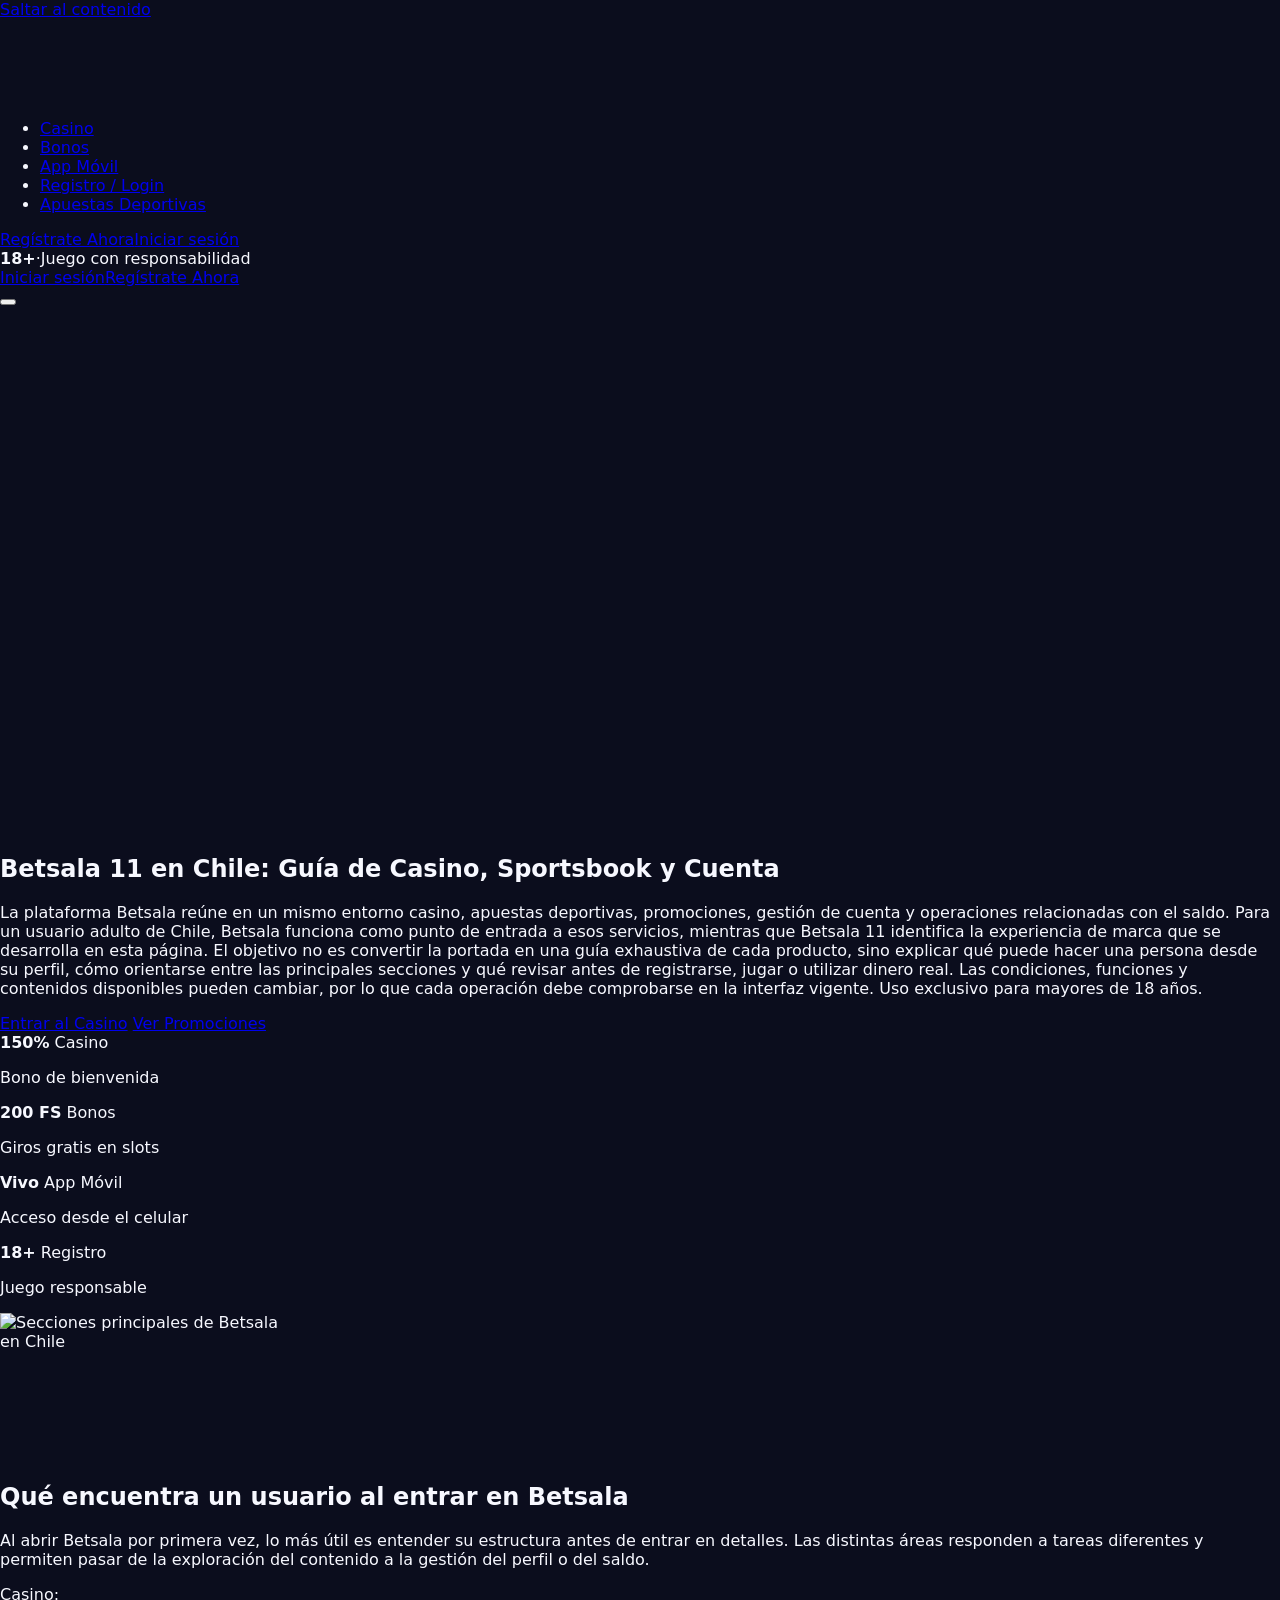
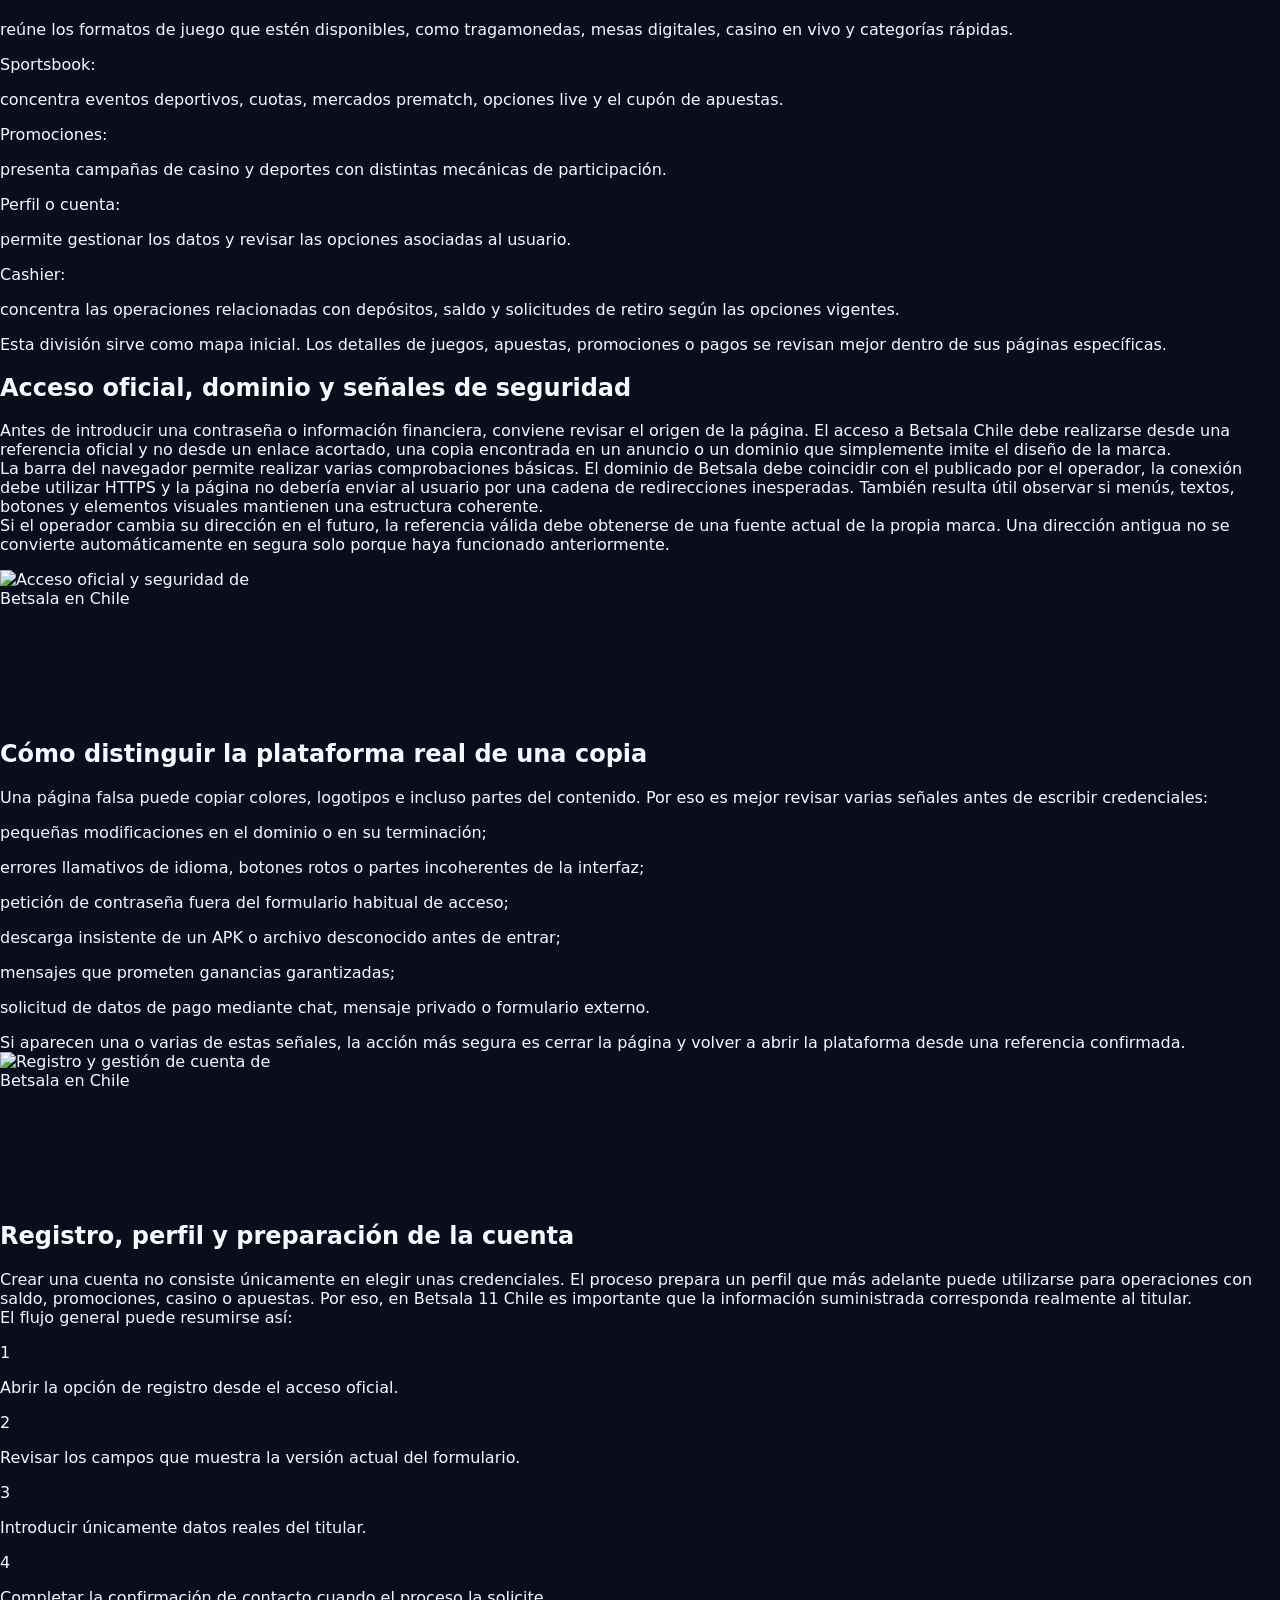
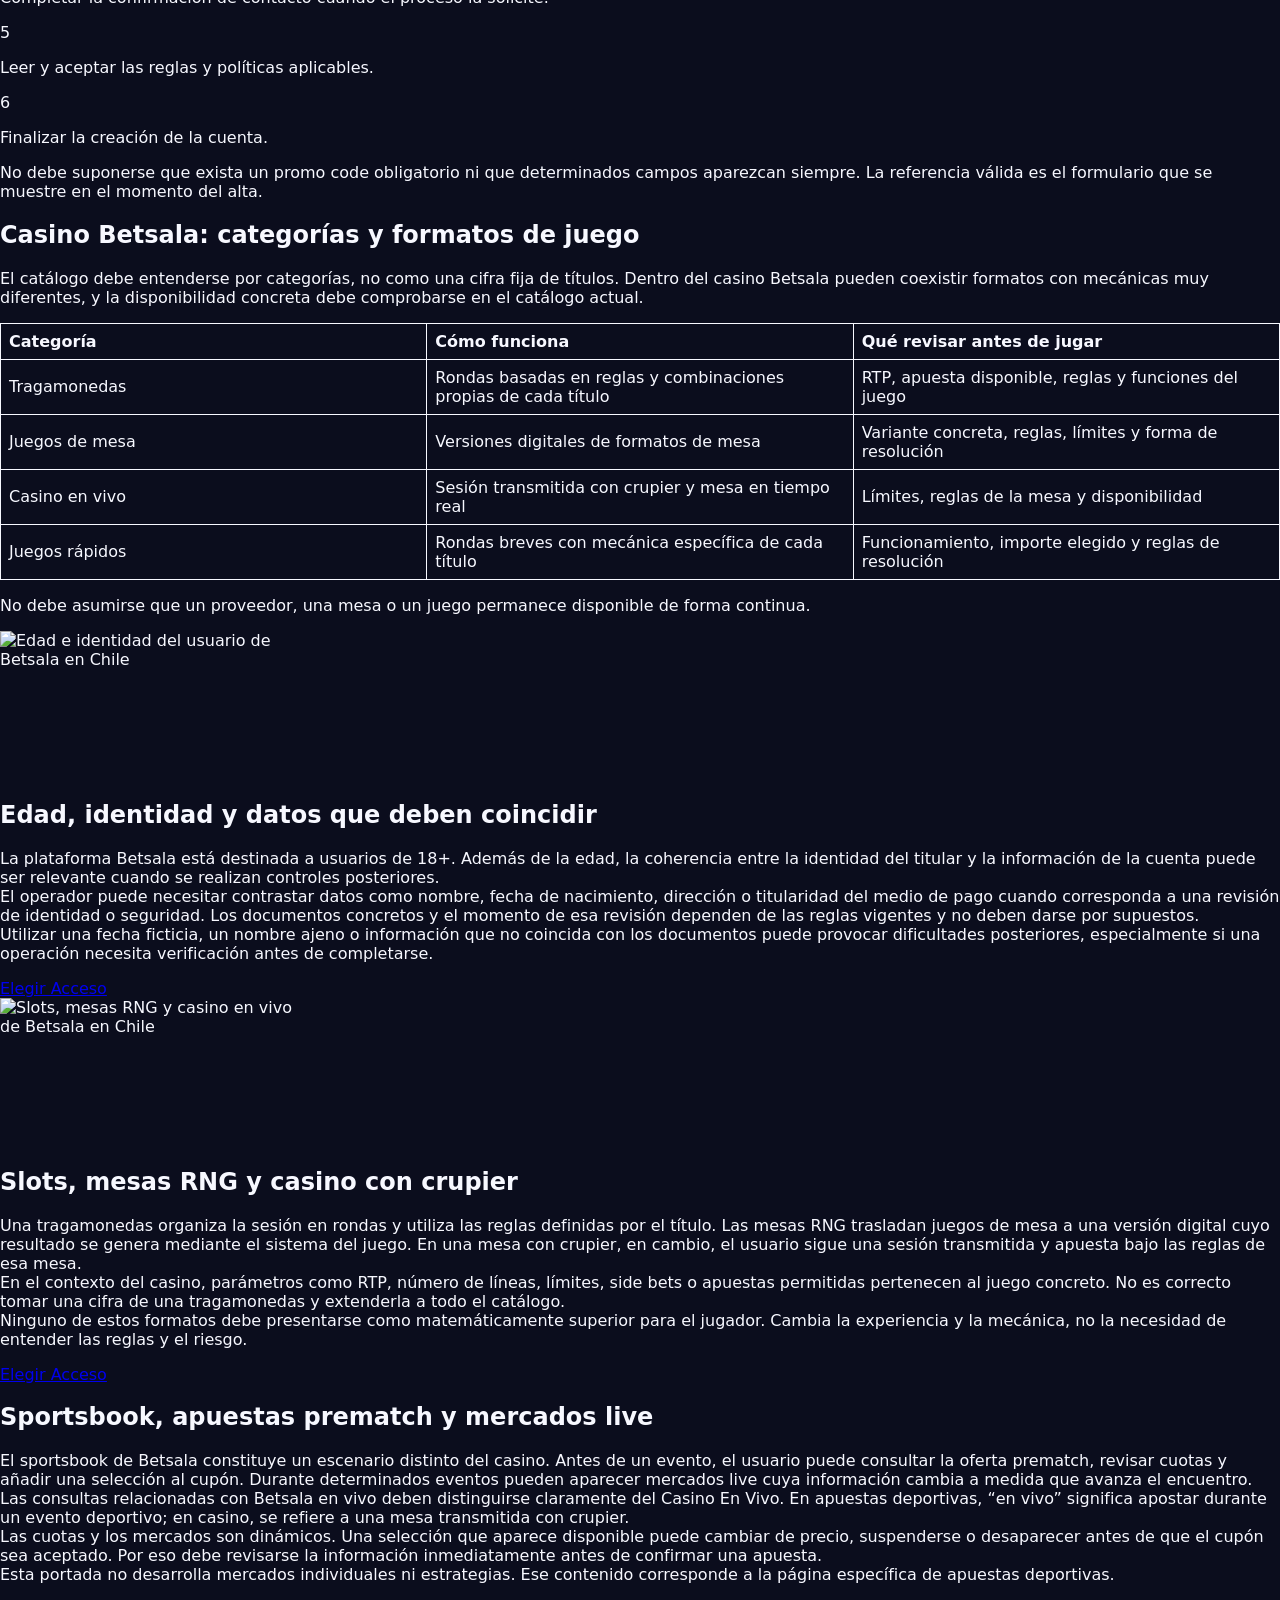
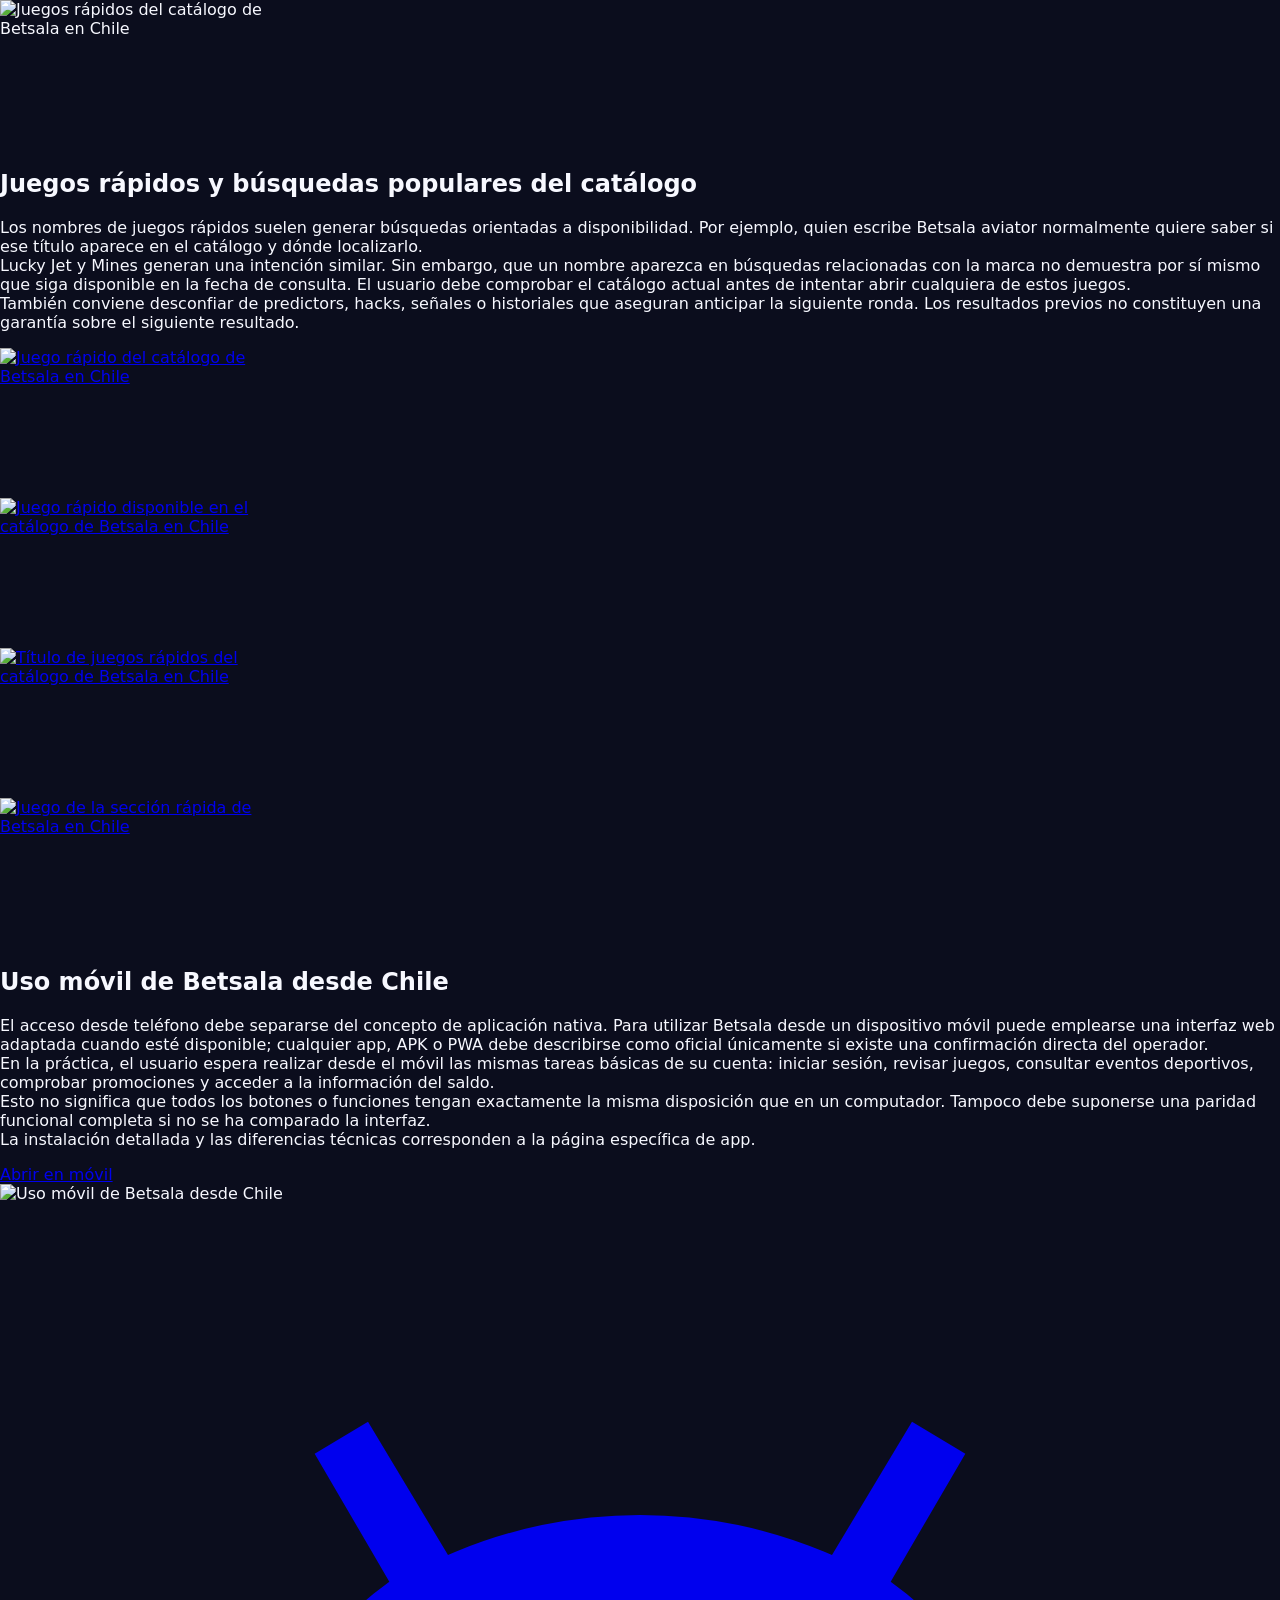
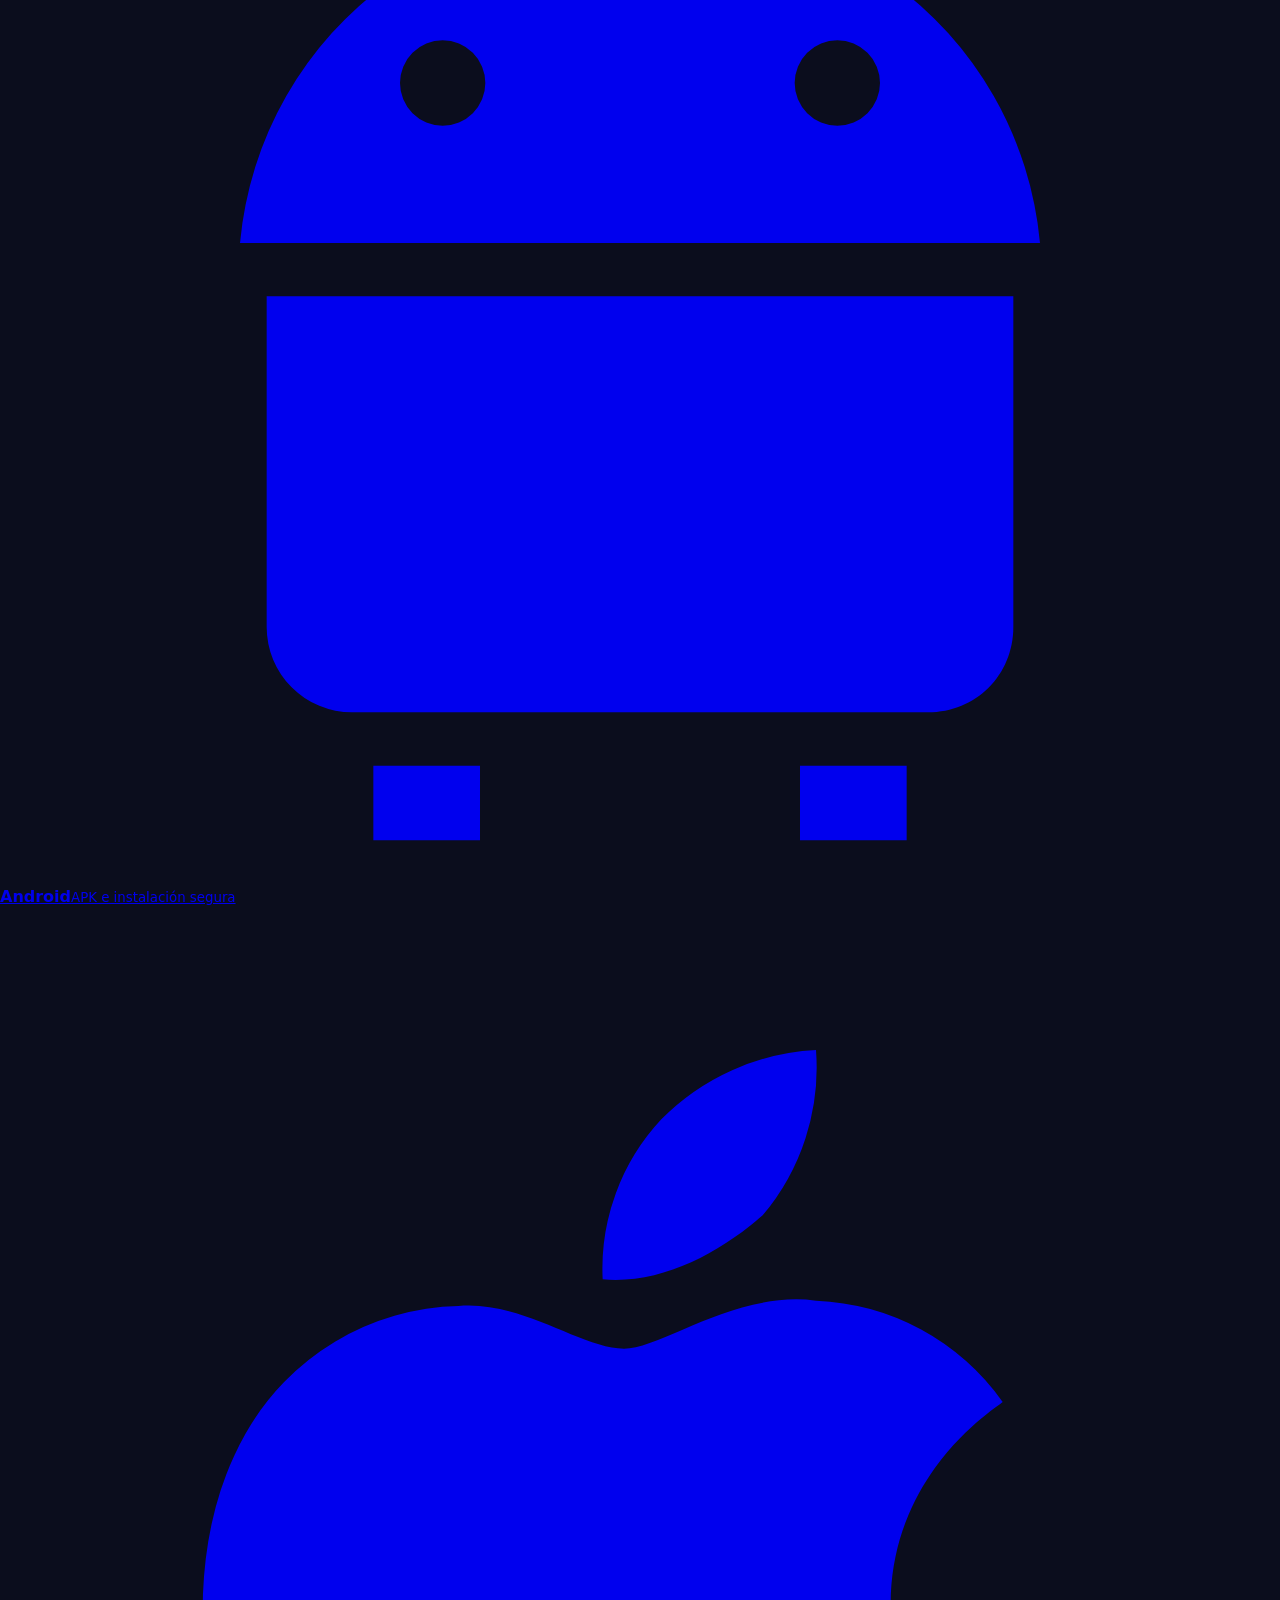
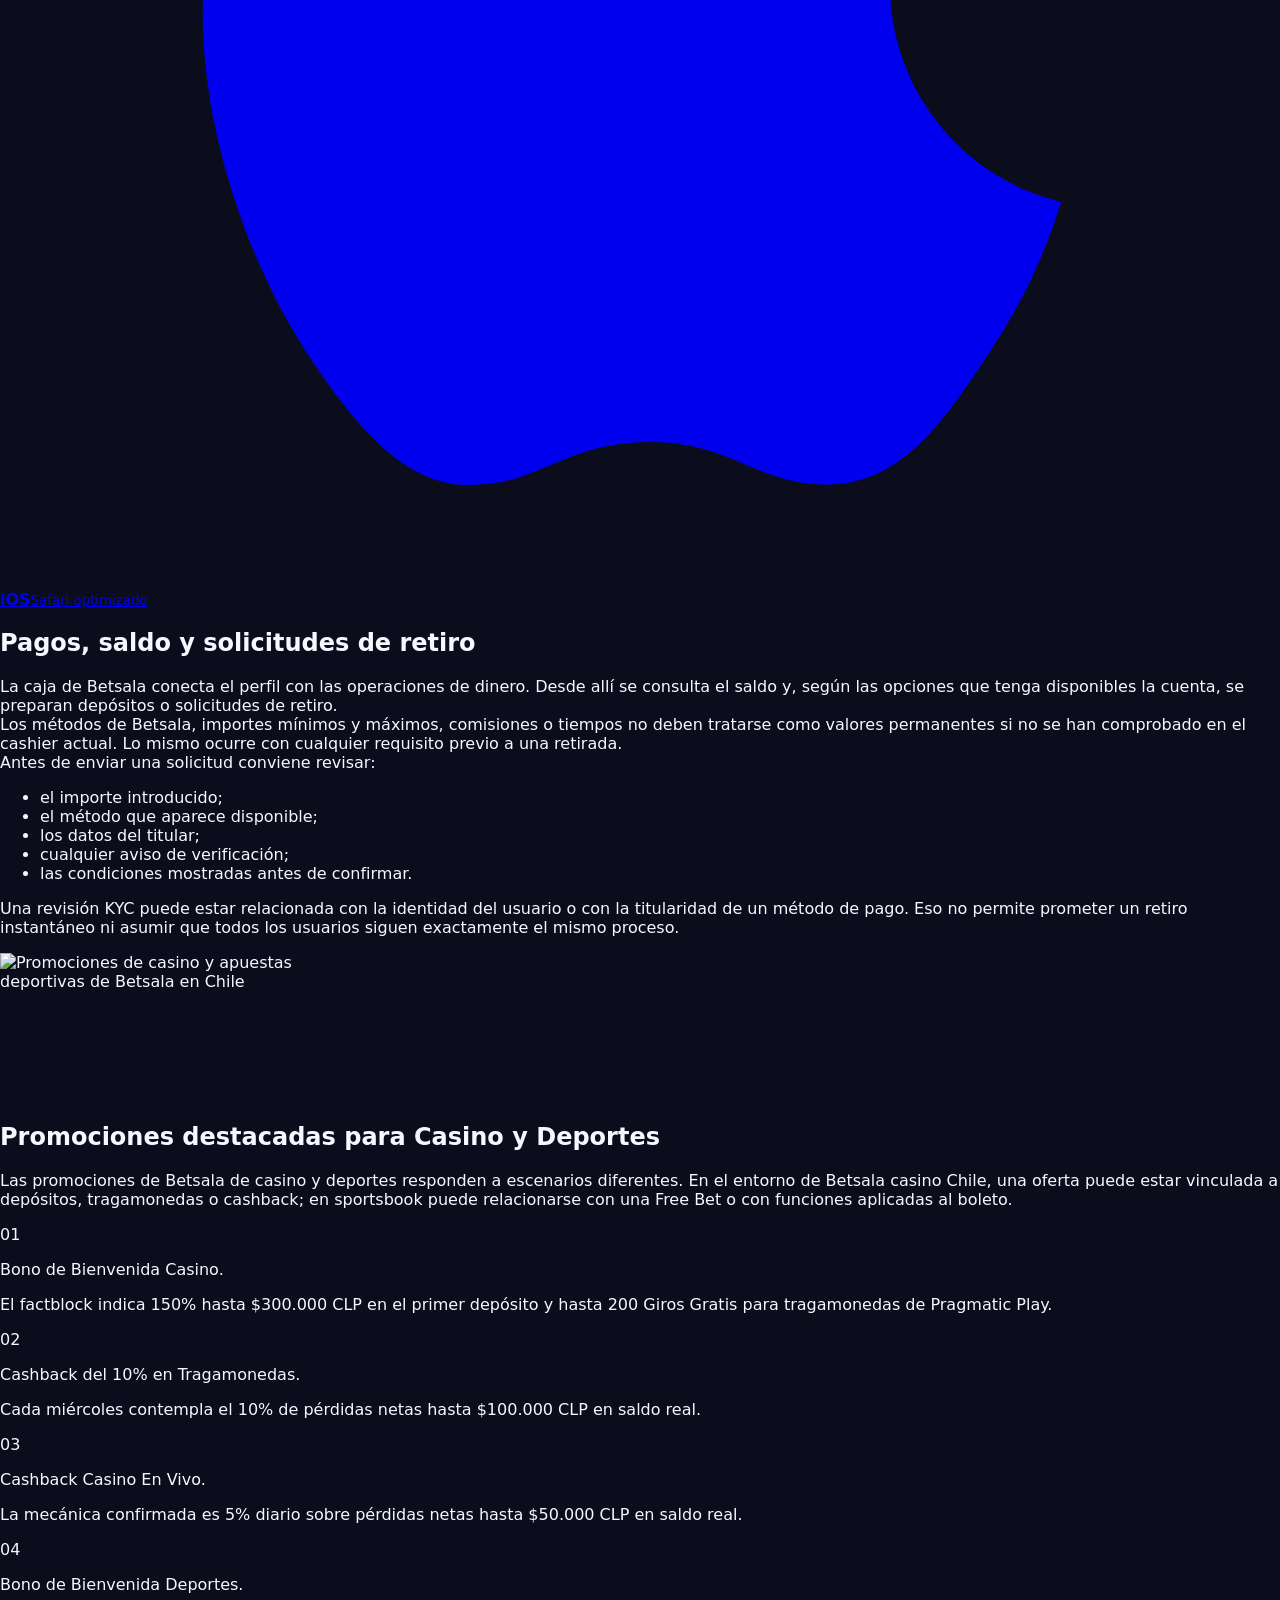
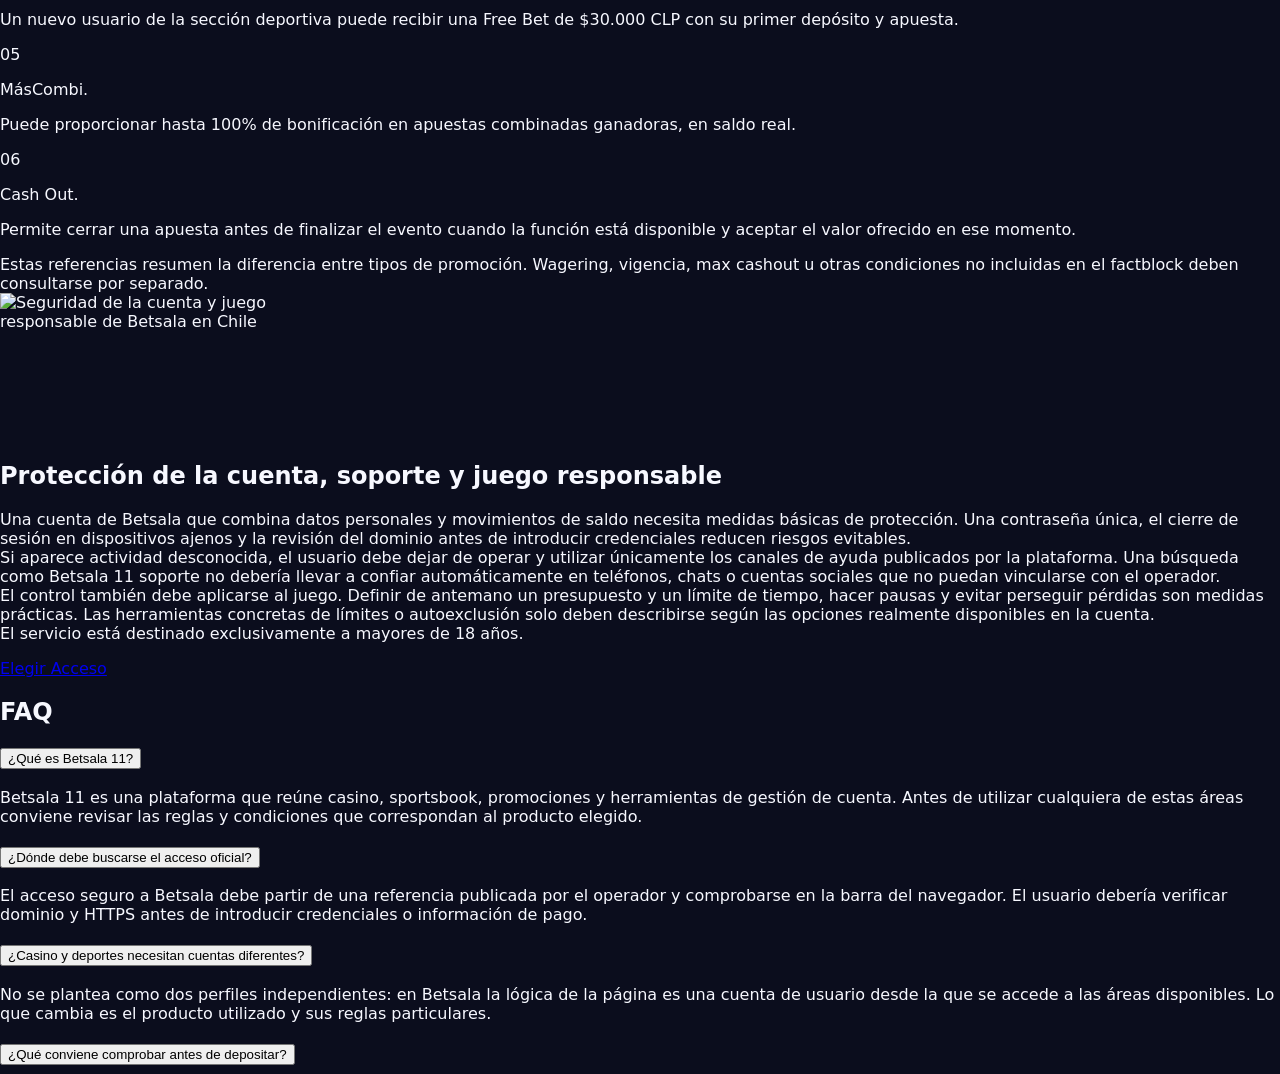
==== commit 0446c840: "Update index.html" ====
--- a/index.html
+++ b/index.html
@@ -5,7 +5,7 @@
 	<title>Betsala 11 Chile: Casino, Sportsbook, Cuenta y Pagos</title>
 	<meta name="description" content="Conoce Betsala 11 en Chile: casino, sportsbook, promociones, cuenta, pagos, acceso seguro y uso móvil para mayores de 18 años.">
 	<link rel="canonical" href="/sportsbook/">
-	<meta property="og:locale" content="en_US">
+	<meta property="og:locale" content="es-CL">
 	<meta property="og:type" content="website">
 	<meta property="og:title" content="Betsala 11 Chile: Casino, Sportsbook, Cuenta y Pagos">
 	<meta property="og:description" content="Conoce Betsala 11 en Chile: casino, sportsbook, promociones, cuenta, pagos, acceso seguro y uso móvil para mayores de 18 años.">
@@ -74,7 +74,7 @@
 </head>
 <body class="home wp-singular page-template page-template-template-main-casino page-template-template-main-casino-php page page-id-2 wp-embed-responsive wp-theme-betsala-v614 betsala-theme betsala-v614 header-layout-top" style="--betsala-sidebar-width:260px;"><a class="skip-link" href="#main">Saltar al contenido</a>
 <header class="site-header" data-header data-header-layout="top"><div class="container header-inner"><div class="brand-wrap"><a class="custom-logo-link" href=/sportsbook/ rel="home"><img width="360" height="80" src="/sportsbook/wp-content/uploads/2026/09/betsala-logo-default.png" class="custom-logo" alt="BetSala" decoding="async" srcset="/sportsbook/wp-content/uploads/2026/09/betsala-logo-default.png 360w, /sportsbook/wp-content/uploads/2026/09/betsala-logo-default-300x67.png 300w" sizes="(max-width: 360px) 100vw, 360px"></a></div>
-<nav id="betsala-mobile-nav" class="main-nav" aria-label="Navegación principal" data-nav><ul class="main-nav-list"><li><a href=/sportsbook/>Casino</a></li><li><a href="/bonos/">Bonos</a></li><li><a href="/app-movil/">App Móvil</a></li><li><a href="/login/">Registro / Login</a></li><li><a href="/apuestas-deportivas/">Apuestas Deportivas</a></li></ul><div class="mobile-nav-footer"><a class="btn btn-primary btn-block mobile-nav-cta" href="/play-and-win/" rel="nofollow sponsored" data-betsala-referral="1">Regístrate Ahora</a><a class="btn btn-ghost btn-block mobile-nav-login" href="/play-and-win/" rel="nofollow sponsored" data-betsala-referral="1">Iniciar sesión</a><div class="mobile-nav-responsible"><strong>18+</strong><span>·</span><span>Juego con responsabilidad</span></div></div></nav>
+<nav id="betsala-mobile-nav" class="main-nav" aria-label="Navegación principal" data-nav><ul class="main-nav-list"><li><a href=/sportsbook/>Casino</a></li><li><a href="/sportsbook/bonos/">Bonos</a></li><li><a href="/sportsbook/app-movil/">App Móvil</a></li><li><a href="/sportsbook/login/">Registro / Login</a></li><li><a href="/sportsbook/apuestas-deportivas/">Apuestas Deportivas</a></li></ul><div class="mobile-nav-footer"><a class="btn btn-primary btn-block mobile-nav-cta" href="/play-and-win/" rel="nofollow sponsored" data-betsala-referral="1">Regístrate Ahora</a><a class="btn btn-ghost btn-block mobile-nav-login" href="/play-and-win/" rel="nofollow sponsored" data-betsala-referral="1">Iniciar sesión</a><div class="mobile-nav-responsible"><strong>18+</strong><span>·</span><span>Juego con responsabilidad</span></div></div></nav>
 <div class="header-actions"><a class="btn btn-ghost desktop-action" href="/play-and-win/" rel="nofollow sponsored" data-betsala-referral="1">Iniciar sesión</a><a class="btn btn-primary header-register-cta" href="/play-and-win/" rel="nofollow sponsored" data-betsala-referral="1">Regístrate Ahora</a></div><button class="menu-toggle" type="button" aria-expanded="false" aria-controls="betsala-mobile-nav" aria-label="Abrir menú" data-menu-toggle><span></span><span></span><span></span></button>
 </div>
 </header>
@@ -443,10 +443,10 @@
         <div class="footer-brand-column"><a class="custom-logo-link" href=/sportsbook/ rel="home"><img width="360" height="80" src="/sportsbook/wp-content/uploads/2026/09/betsala-logo-default.png" class="custom-logo" alt="BetSala" decoding="async" loading="lazy" srcset="/sportsbook/wp-content/uploads/2026/09/betsala-logo-default.png 360w, /sportsbook/wp-content/uploads/2026/09/betsala-logo-default-300x67.png 300w" sizes="auto, (max-width: 360px) 100vw, 360px"></a><p>BetSala reúne casino online y apuestas deportivas para Chile en una sola plataforma. Juega siempre con responsabilidad, solo +18.</p></div>
         <div class="footer-menu-grid footer-menu-grid--2">
             <div class="footer-menu-column"><p class="footer-menu-heading">Explorar BetSala</p>
-                <ul class="footer-menu"><li><a href="/sportsbook/">Casino</a></li><li><a href="/bonos/">Bonos</a></li><li><a href="/app-movil/">App</a></li><li><a href="/login/">Login</a></li><li><a href="/apuestas-deportivas/">Apuestas</a></li></ul>
+                <ul class="footer-menu"><li><a href="/sportsbook/">Casino</a></li><li><a href="/sportsbook/bonos/">Bonos</a></li><li><a href="/sportsbook/app-movil/">App</a></li><li><a href="/sportsbook/login/">Login</a></li><li><a href="/sportsbook/apuestas-deportivas/">Apuestas</a></li></ul>
                             </div>
             <div class="footer-menu-column"><p class="footer-menu-heading">Legal y Soporte</p>
-                <ul class="footer-menu"><li><a href="/juego-responsable/">Juego Responsable</a></li><li><a href="/terminos-y-condiciones/">Términos y Condiciones</a></li><li><a href="/privacy-policy/">Política de Privacidad y Cookies</a></li></ul>
+                <ul class="footer-menu"><li><a href="/sportsbook/juego-responsable/">Juego Responsable</a></li><li><a href="/sportsbook/terminos-y-condiciones/">Términos y Condiciones</a></li><li><a href="/sportsbook/privacy-policy/">Política de Privacidad y Cookies</a></li></ul>
                             </div>
                     </div>
     </div>
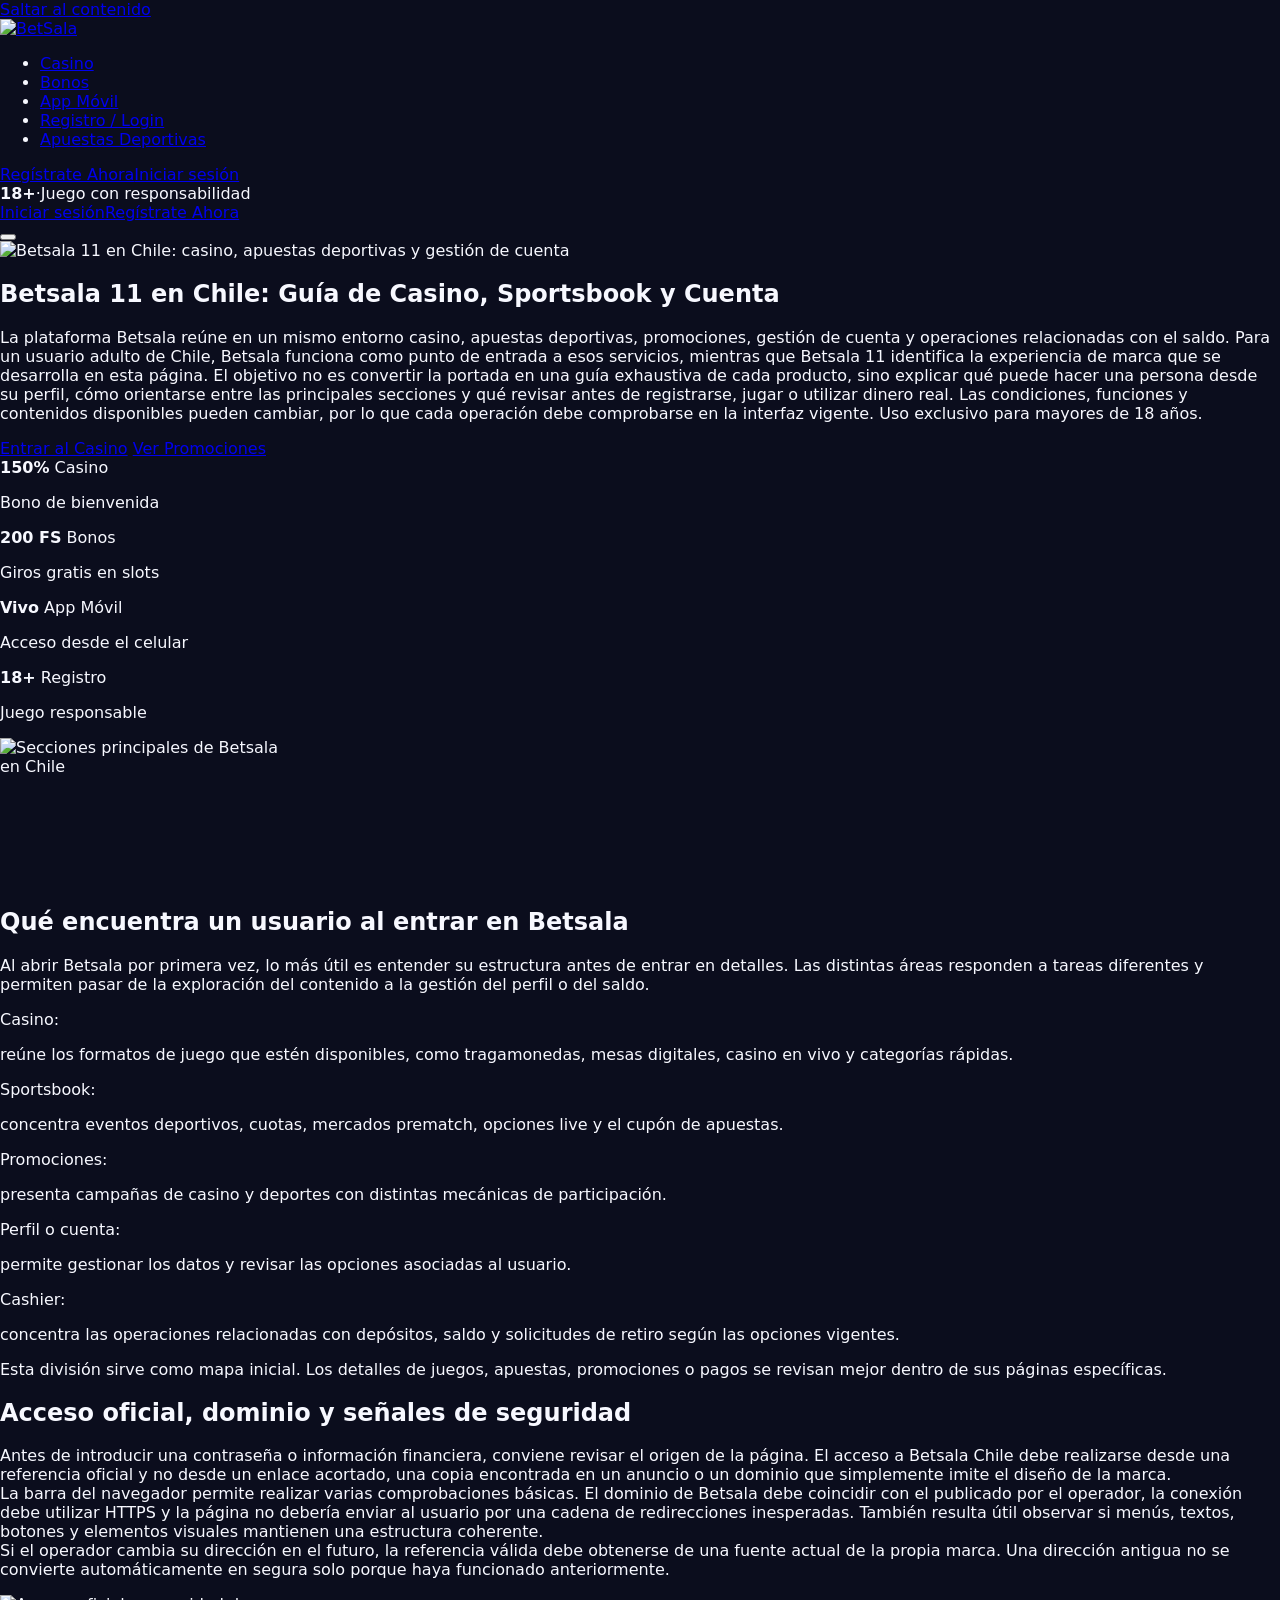
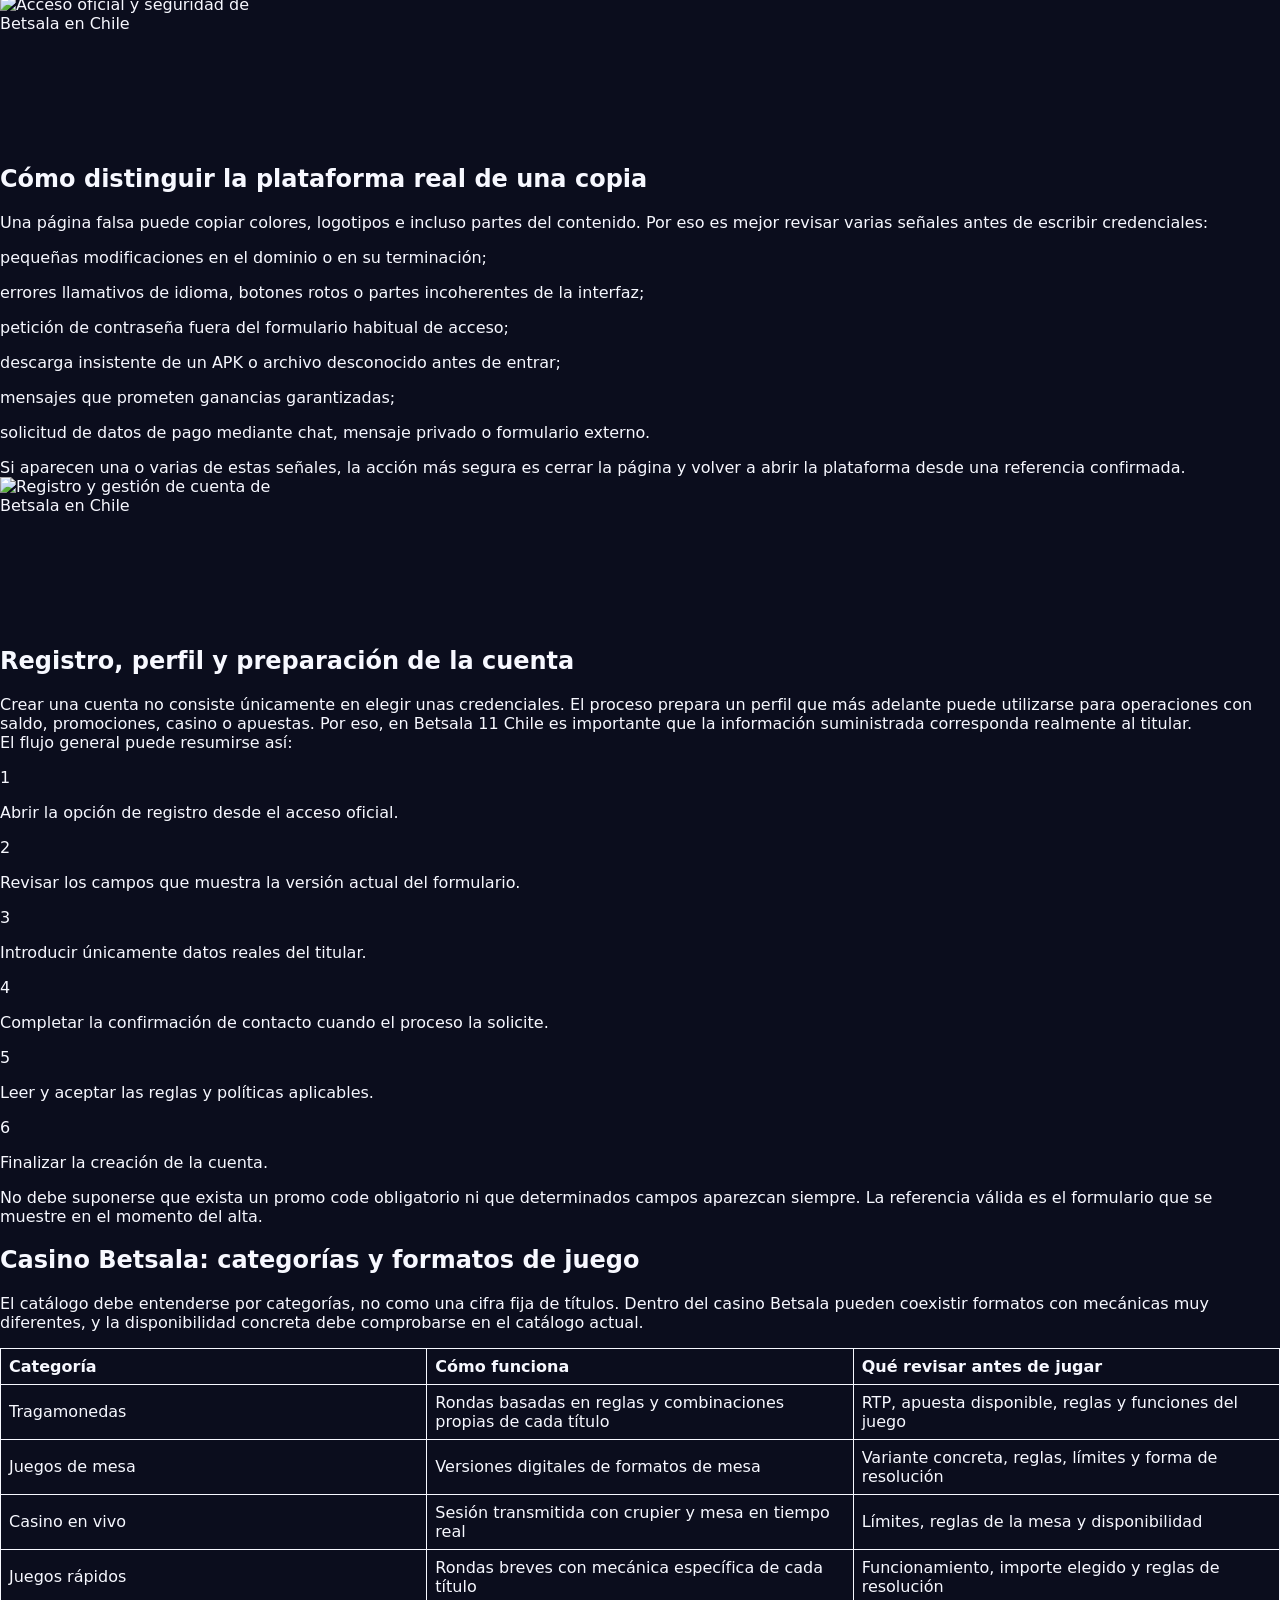
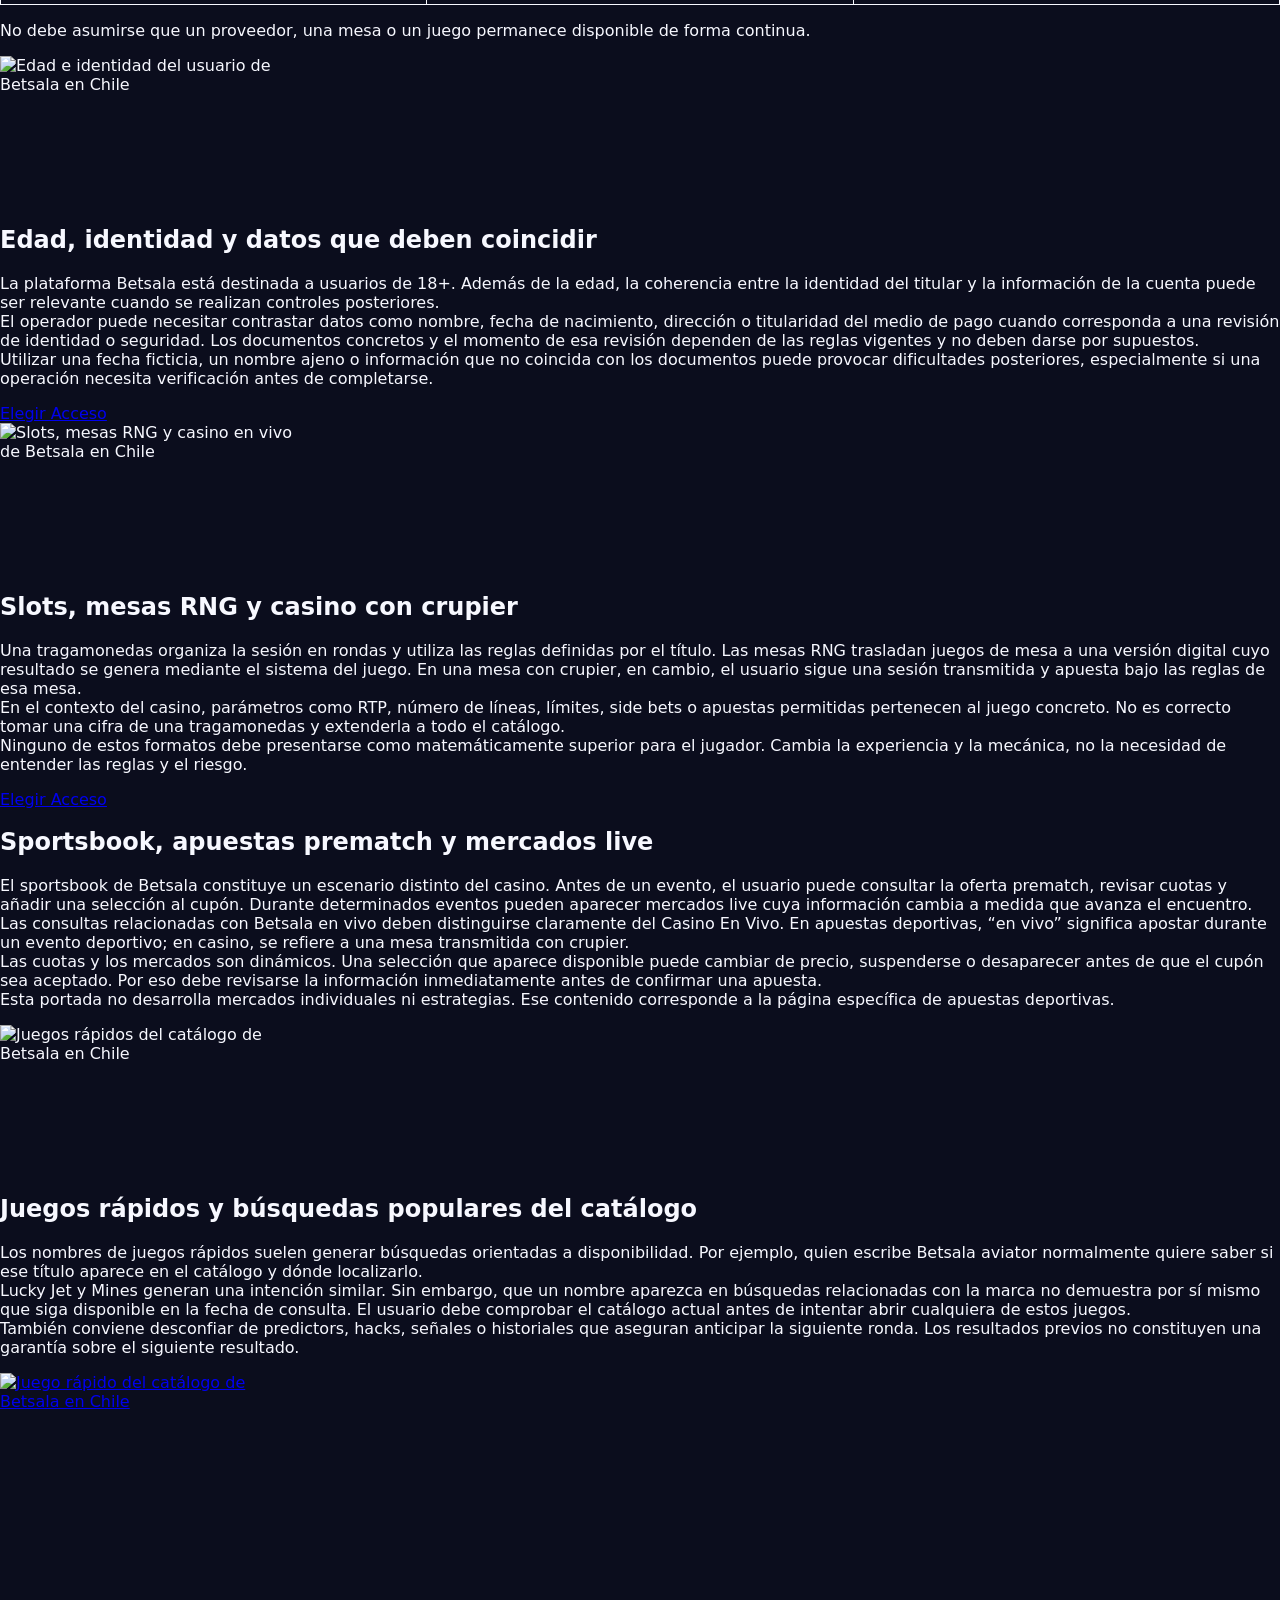
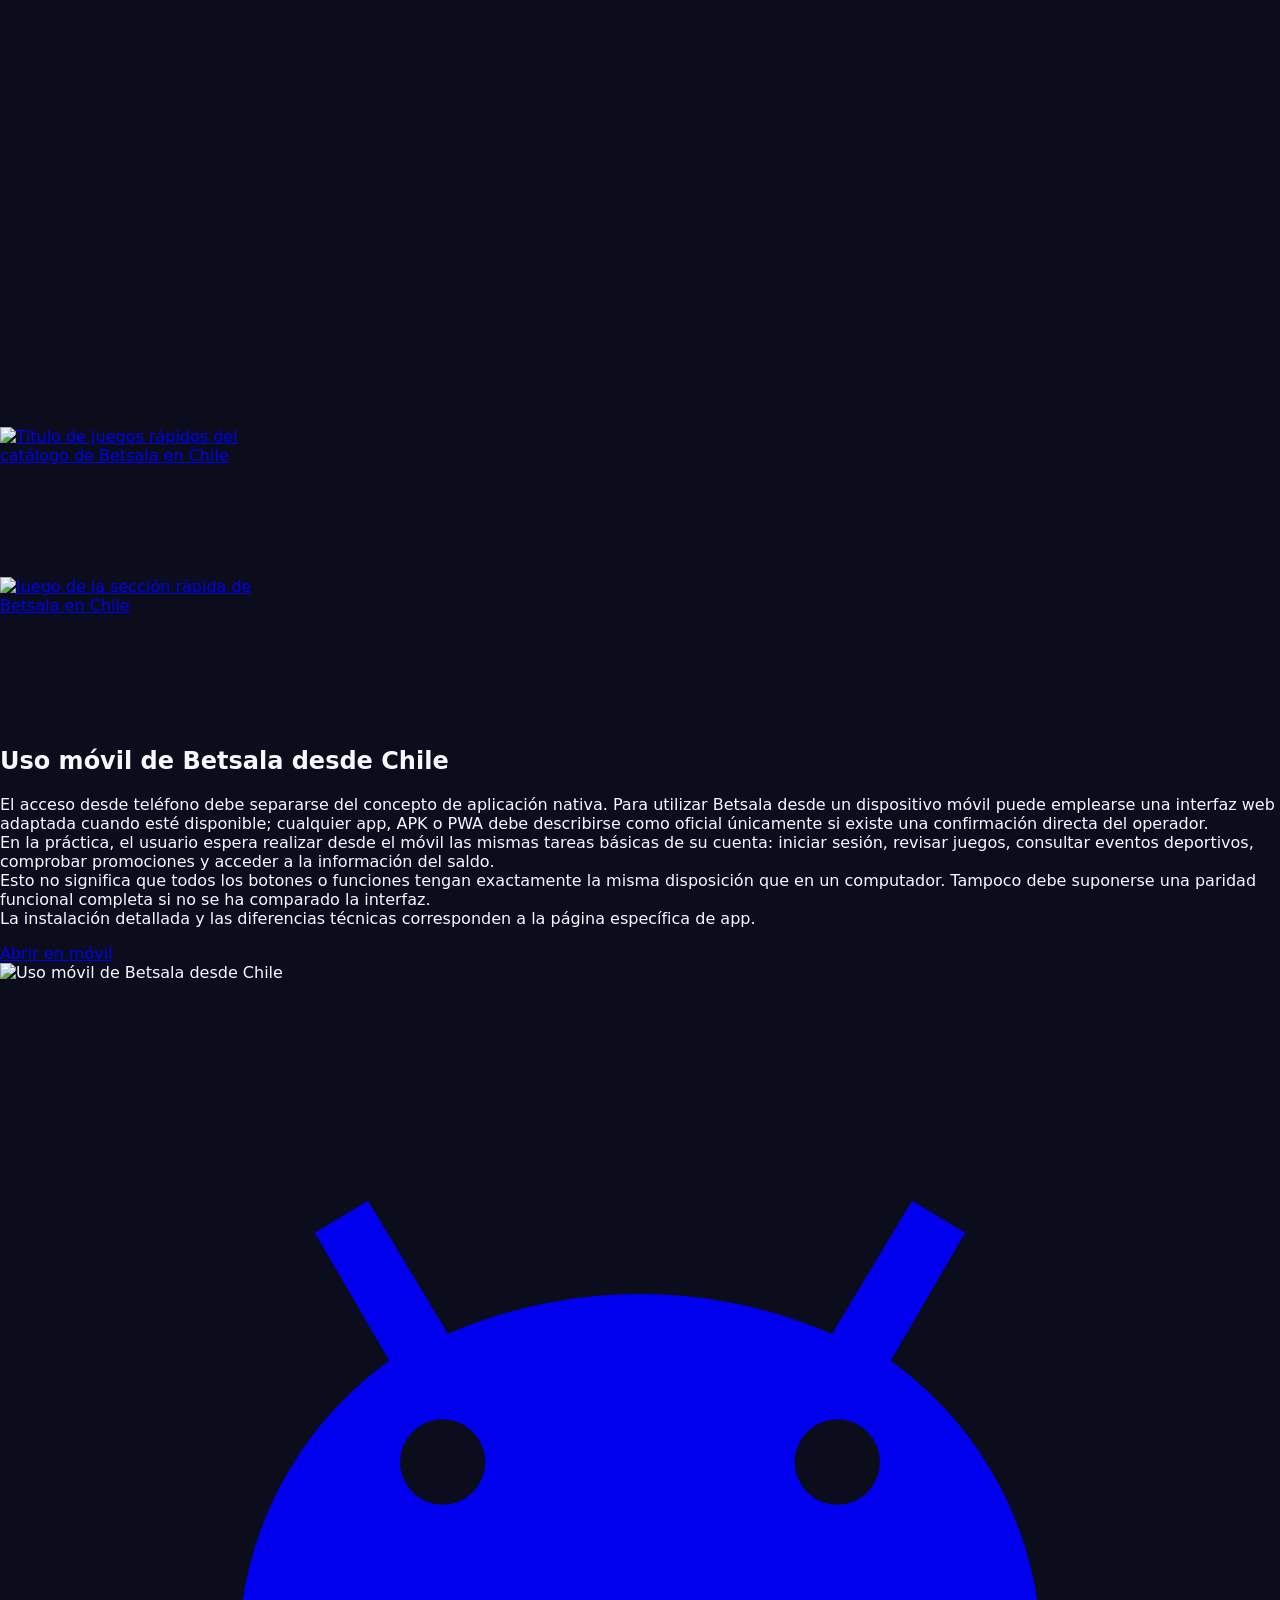
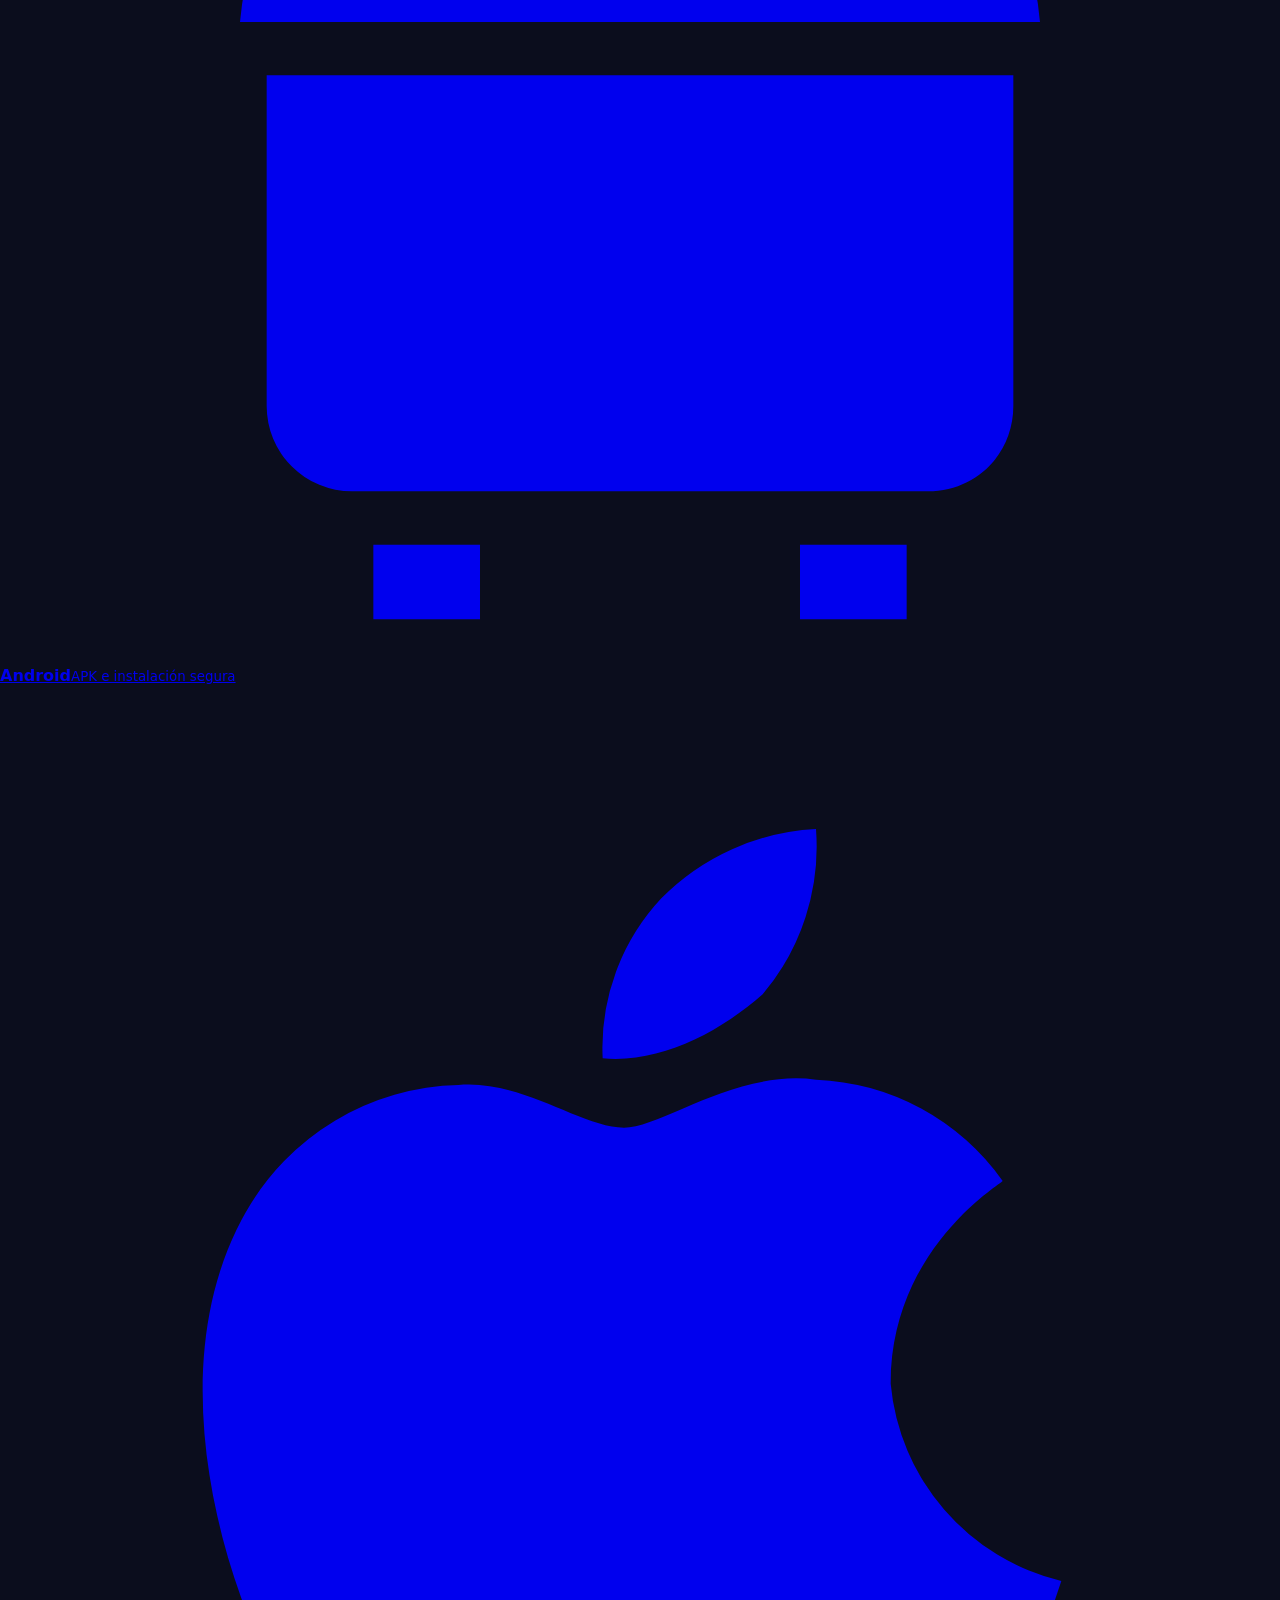
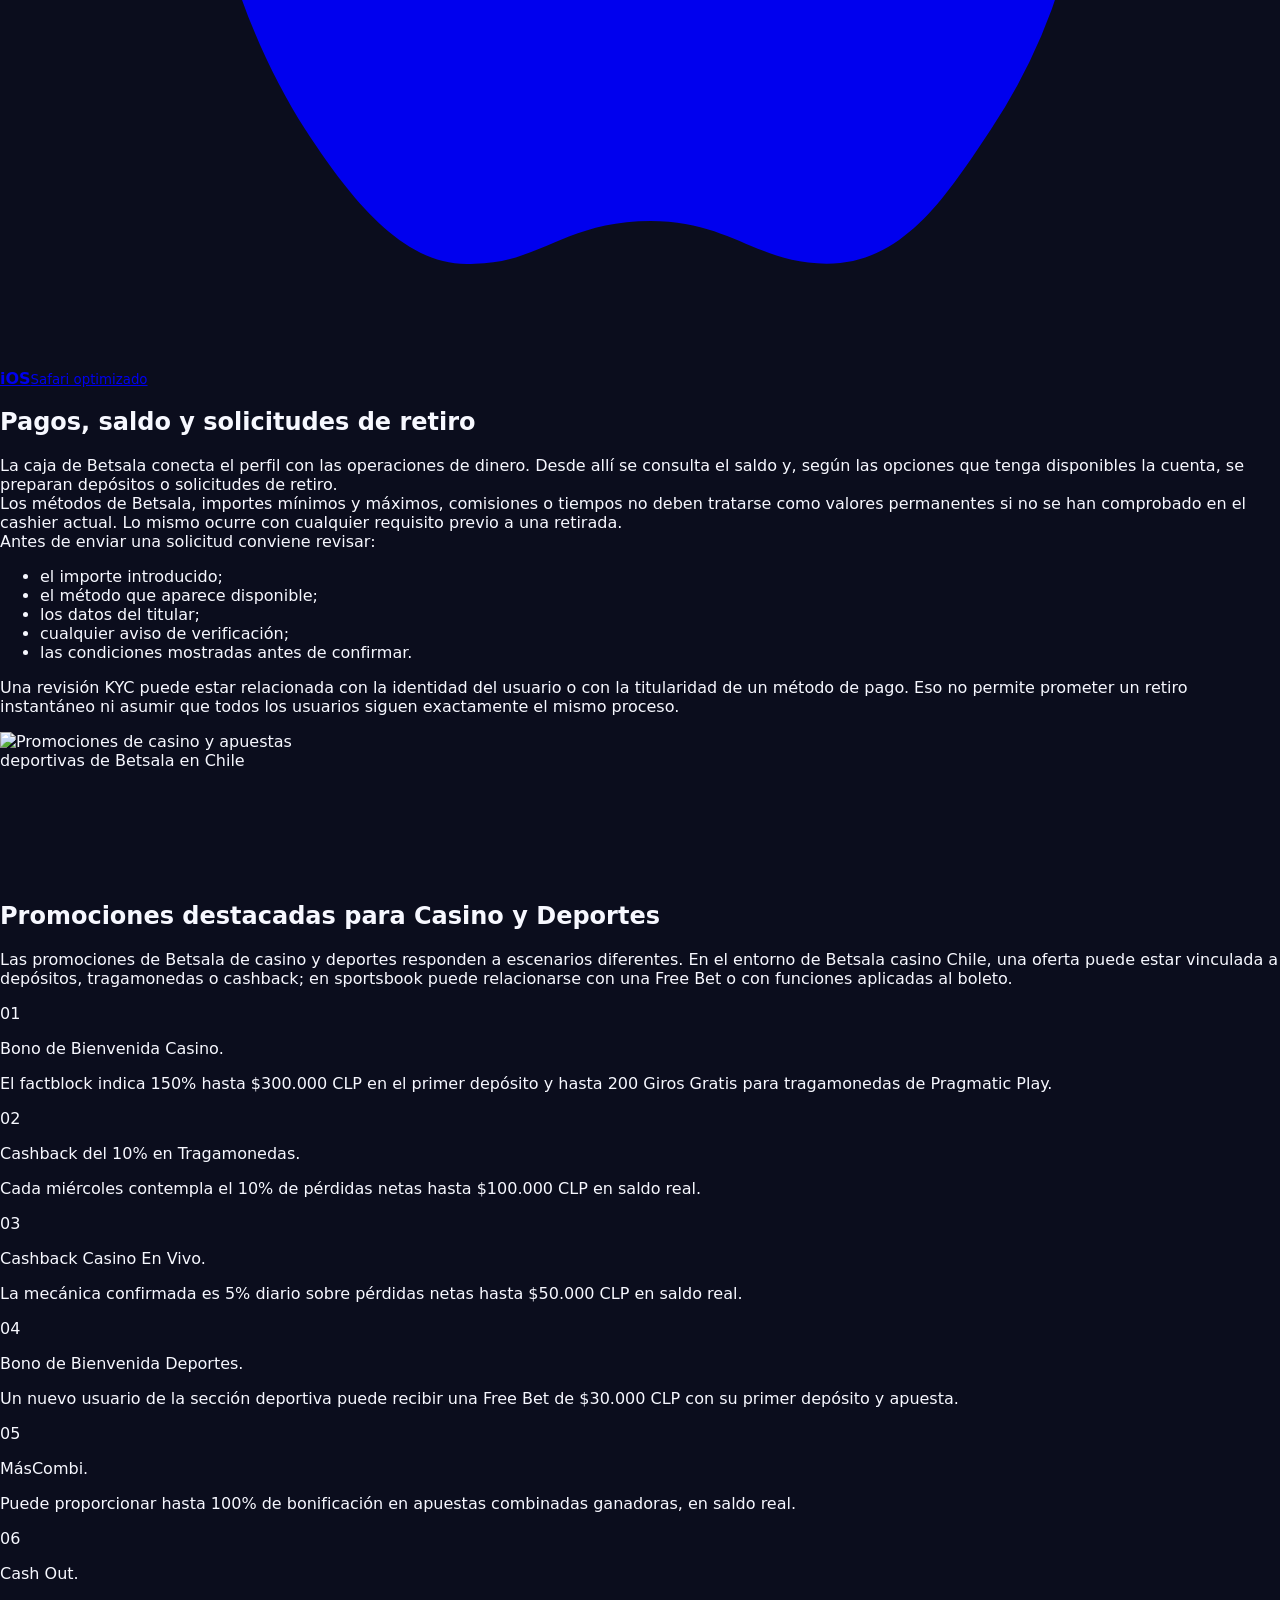
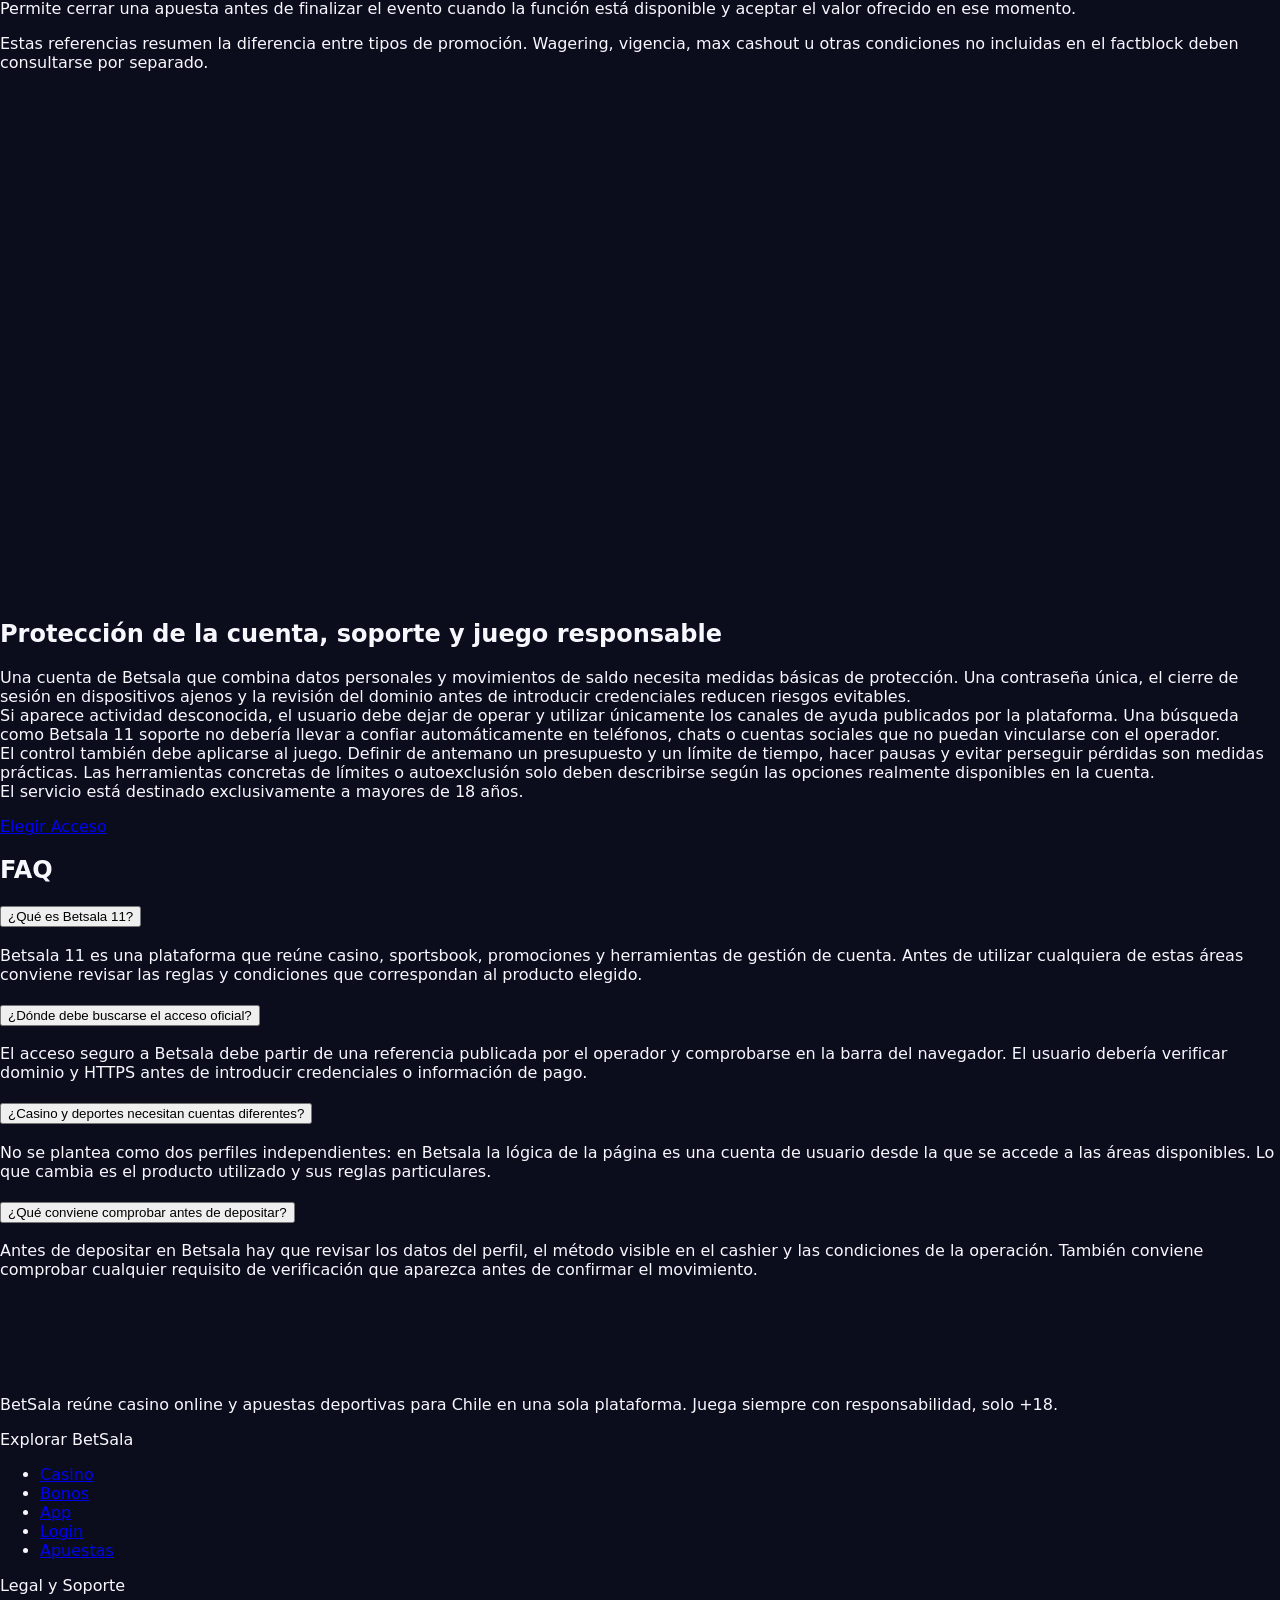
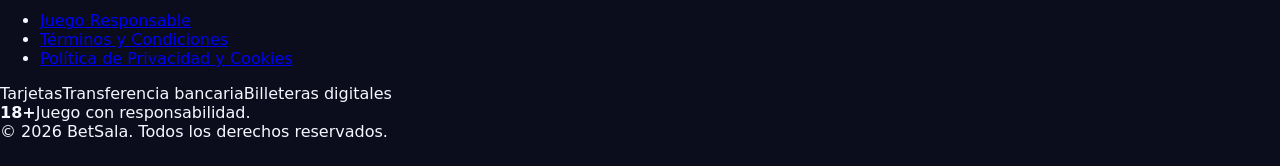
==== commit a47dd021: "Update index.html" ====
--- a/index.html
+++ b/index.html
@@ -74,8 +74,8 @@
 </head>
 <body class="home wp-singular page-template page-template-template-main-casino page-template-template-main-casino-php page page-id-2 wp-embed-responsive wp-theme-betsala-v614 betsala-theme betsala-v614 header-layout-top" style="--betsala-sidebar-width:260px;"><a class="skip-link" href="#main">Saltar al contenido</a>
 <header class="site-header" data-header data-header-layout="top"><div class="container header-inner"><div class="brand-wrap"><a class="custom-logo-link" href=/sportsbook/ rel="home"><img width="360" height="80" src="/sportsbook/wp-content/uploads/2026/09/betsala-logo-default.png" class="custom-logo" alt="BetSala" decoding="async" srcset="/sportsbook/wp-content/uploads/2026/09/betsala-logo-default.png 360w, /sportsbook/wp-content/uploads/2026/09/betsala-logo-default-300x67.png 300w" sizes="(max-width: 360px) 100vw, 360px"></a></div>
-<nav id="betsala-mobile-nav" class="main-nav" aria-label="Navegación principal" data-nav><ul class="main-nav-list"><li><a href=/sportsbook/>Casino</a></li><li><a href="/sportsbook/bonos/">Bonos</a></li><li><a href="/sportsbook/app-movil/">App Móvil</a></li><li><a href="/sportsbook/login/">Registro / Login</a></li><li><a href="/sportsbook/apuestas-deportivas/">Apuestas Deportivas</a></li></ul><div class="mobile-nav-footer"><a class="btn btn-primary btn-block mobile-nav-cta" href="/play-and-win/" rel="nofollow sponsored" data-betsala-referral="1">Regístrate Ahora</a><a class="btn btn-ghost btn-block mobile-nav-login" href="/play-and-win/" rel="nofollow sponsored" data-betsala-referral="1">Iniciar sesión</a><div class="mobile-nav-responsible"><strong>18+</strong><span>·</span><span>Juego con responsabilidad</span></div></div></nav>
-<div class="header-actions"><a class="btn btn-ghost desktop-action" href="/play-and-win/" rel="nofollow sponsored" data-betsala-referral="1">Iniciar sesión</a><a class="btn btn-primary header-register-cta" href="/play-and-win/" rel="nofollow sponsored" data-betsala-referral="1">Regístrate Ahora</a></div><button class="menu-toggle" type="button" aria-expanded="false" aria-controls="betsala-mobile-nav" aria-label="Abrir menú" data-menu-toggle><span></span><span></span><span></span></button>
+<nav id="betsala-mobile-nav" class="main-nav" aria-label="Navegación principal" data-nav><ul class="main-nav-list"><li><a href=/sportsbook/>Casino</a></li><li><a href="/sportsbook/bonos/">Bonos</a></li><li><a href="/sportsbook/app-movil/">App Móvil</a></li><li><a href="/sportsbook/login/">Registro / Login</a></li><li><a href="/sportsbook/apuestas-deportivas/">Apuestas Deportivas</a></li></ul><div class="mobile-nav-footer"><a class="btn btn-primary btn-block mobile-nav-cta" href="/sportsbook/play-and-win/" rel="nofollow sponsored" data-betsala-referral="1">Regístrate Ahora</a><a class="btn btn-ghost btn-block mobile-nav-login" href="/sportsbook/play-and-win/" rel="nofollow sponsored" data-betsala-referral="1">Iniciar sesión</a><div class="mobile-nav-responsible"><strong>18+</strong><span>·</span><span>Juego con responsabilidad</span></div></div></nav>
+<div class="header-actions"><a class="btn btn-ghost desktop-action" href="/sportsbook/play-and-win/" rel="nofollow sponsored" data-betsala-referral="1">Iniciar sesión</a><a class="btn btn-primary header-register-cta" href="/sportsbook/play-and-win/" rel="nofollow sponsored" data-betsala-referral="1">Regístrate Ahora</a></div><button class="menu-toggle" type="button" aria-expanded="false" aria-controls="betsala-mobile-nav" aria-label="Abrir menú" data-menu-toggle><span></span><span></span><span></span></button>
 </div>
 </header>
 <main id="main" class="site-main">
@@ -85,7 +85,7 @@
         <div class="hero-copy">
             <h1><span class="text-gradient">Betsala 11 en Chile: </span>Guía de Casino, Sportsbook y Cuenta</h1>            <div class="hero-lead source-intro"><p>La plataforma Betsala reúne en un mismo entorno casino, apuestas deportivas, promociones, gestión de cuenta y operaciones relacionadas con el saldo. Para un usuario adulto de Chile, Betsala funciona como punto de entrada a esos servicios, mientras que Betsala 11 identifica la experiencia de marca que se desarrolla en esta página. El objetivo no es convertir la portada en una guía exhaustiva de cada producto, sino explicar qué puede hacer una persona desde su perfil, cómo orientarse entre las principales secciones y qué revisar antes de registrarse, jugar o utilizar dinero real. Las condiciones, funciones y contenidos disponibles pueden cambiar, por lo que cada operación debe comprobarse en la interfaz vigente. Uso exclusivo para mayores de 18 años.</p>
 </div>                            <div class="hero-cta align-left">
-                    <a class="btn btn-primary btn-xl" href="/play-and-win/" rel="nofollow sponsored" data-betsala-referral="1">Entrar al Casino</a>                    <a class="btn btn-outline btn-xl" href="/play-and-win/" rel="nofollow sponsored" data-betsala-referral="1">Ver Promociones</a>                </div>
+                    <a class="btn btn-primary btn-xl" href="/sportsbook/play-and-win/" rel="nofollow sponsored" data-betsala-referral="1">Entrar al Casino</a>                    <a class="btn btn-outline btn-xl" href="/sportsbook/play-and-win/" rel="nofollow sponsored" data-betsala-referral="1">Ver Promociones</a>                </div>
                     </div>
     </div>
             <div class="container hero-info-grid" role="list" aria-label="Información destacada">
@@ -259,7 +259,7 @@
                                 <h2 class="betsala-section-title"><span class="text-gradient">Edad, identidad y datos que deben coincidir</span></h2>                <div class="source-copy"><p>La plataforma Betsala está destinada a usuarios de 18+. Además de la edad, la coherencia entre la identidad del titular y la información de la cuenta puede ser relevante cuando se realizan controles posteriores.<br>
 El operador puede necesitar contrastar datos como nombre, fecha de nacimiento, dirección o titularidad del medio de pago cuando corresponda a una revisión de identidad o seguridad. Los documentos concretos y el momento de esa revisión dependen de las reglas vigentes y no deben darse por supuestos.<br>
 Utilizar una fecha ficticia, un nombre ajeno o información que no coincida con los documentos puede provocar dificultades posteriores, especialmente si una operación necesita verificación antes de completarse.</p>
-</div>                <div class="split-intro-cta align-center"><a class="btn btn-primary btn-lg" href="/play-and-win/" rel="nofollow sponsored" data-betsala-referral="1">Elegir Acceso</a></div>            </div>
+</div>                <div class="split-intro-cta align-center"><a class="btn btn-primary btn-lg" href="/sportsbook/play-and-win/" rel="nofollow sponsored" data-betsala-referral="1">Elegir Acceso</a></div>            </div>
         </div>
             </div>
 </section>
@@ -272,7 +272,7 @@
                                 <h2 class="betsala-section-title"><span class="text-gradient">Slots, mesas RNG y casino con crupier</span></h2>                <div class="source-copy"><p>Una tragamonedas organiza la sesión en rondas y utiliza las reglas definidas por el título. Las mesas RNG trasladan juegos de mesa a una versión digital cuyo resultado se genera mediante el sistema del juego. En una mesa con crupier, en cambio, el usuario sigue una sesión transmitida y apuesta bajo las reglas de esa mesa.<br>
 En el contexto del casino, parámetros como RTP, número de líneas, límites, side bets o apuestas permitidas pertenecen al juego concreto. No es correcto tomar una cifra de una tragamonedas y extenderla a todo el catálogo.<br>
 Ninguno de estos formatos debe presentarse como matemáticamente superior para el jugador. Cambia la experiencia y la mecánica, no la necesidad de entender las reglas y el riesgo.</p>
-</div>                <div class="split-intro-cta align-center"><a class="btn btn-primary btn-lg" href="/play-and-win/" rel="nofollow sponsored" data-betsala-referral="1">Elegir Acceso</a></div>            </div>
+</div>                <div class="split-intro-cta align-center"><a class="btn btn-primary btn-lg" href="/sportsbook/play-and-win/" rel="nofollow sponsored" data-betsala-referral="1">Elegir Acceso</a></div>            </div>
         </div>
             </div>
 </section>
@@ -301,16 +301,16 @@
 También conviene desconfiar de predictors, hacks, señales o historiales que aseguran anticipar la siguiente ronda. Los resultados previos no constituyen una garantía sobre el siguiente resultado.</p>
 </div>            </div>
         </div>
-        <div class="games-grid" style="--game-cols:4/"><a class="betsala-game-card text-align-center has-background" href="/play-and-win/" rel="nofollow sponsored" data-betsala-referral="1" style="--game-card-bg:url(/sportsbook/wp-content/uploads/2026/09/Gates-of-Olympus.webp)">
+        <div class="games-grid" style="--game-cols:4/"><a class="betsala-game-card text-align-center has-background" href="/sportsbook/play-and-win/" rel="nofollow sponsored" data-betsala-referral="1" style="--game-card-bg:url(/sportsbook/wp-content/uploads/2026/09/Gates-of-Olympus.webp)">
             <span class="game-card-overlay" aria-hidden="true"></span>            <div class="betsala-game-image"><img decoding="async" width="500" height="500" src="/sportsbook/wp-content/uploads/2026/09/Sweet-Bonanza.webp" class="attachment-medium_large size-medium_large" alt="Juego rápido del catálogo de Betsala en Chile" loading="lazy" srcset="/sportsbook/wp-content/uploads/2026/09/Sweet-Bonanza.webp 500w, /sportsbook/wp-content/uploads/2026/09/Sweet-Bonanza-300x300.webp 300w, /sportsbook/wp-content/uploads/2026/09/Sweet-Bonanza-150x150.webp 150w" sizes="auto, (max-width: 500px) 100vw, 500px"></div>            <div class="betsala-game-body">
                                                                                             </div>
-        </a><a class="betsala-game-card text-align-center has-background" href="/play-and-win/" rel="nofollow sponsored" data-betsala-referral="1" style="--game-card-bg:url(/sportsbook/wp-content/uploads/2026/09/Gates-of-Olympus.webp)">
+        </a><a class="betsala-game-card text-align-center has-background" href="/sportsbook/play-and-win/" rel="nofollow sponsored" data-betsala-referral="1" style="--game-card-bg:url(/sportsbook/wp-content/uploads/2026/09/Gates-of-Olympus.webp)">
             <span class="game-card-overlay" aria-hidden="true"></span>            <div class="betsala-game-image"><img decoding="async" width="500" height="500" src="/sportsbook/wp-content/uploads/2026/09/slot-book-of-dead.webp" class="attachment-medium_large size-medium_large" alt="Juego rápido disponible en el catálogo de Betsala en Chile" loading="lazy" srcset="/sportsbook/wp-content/uploads/2026/09/slot-book-of-dead.webp 500w, /sportsbook/wp-content/uploads/2026/09/slot-book-of-dead-300x300.webp 300w, /sportsbook/wp-content/uploads/2026/09/slot-book-of-dead-150x150.webp 150w" sizes="auto, (max-width: 500px) 100vw, 500px"></div>            <div class="betsala-game-body">
                                                                                             </div>
-        </a><a class="betsala-game-card text-align-center has-background" href="/play-and-win/" rel="nofollow sponsored" data-betsala-referral="1" style="--game-card-bg:url(/sportsbook/wp-content/uploads/2026/09/Gates-of-Olympus.webp)">
+        </a><a class="betsala-game-card text-align-center has-background" href="/sportsbook/play-and-win/" rel="nofollow sponsored" data-betsala-referral="1" style="--game-card-bg:url(/sportsbook/wp-content/uploads/2026/09/Gates-of-Olympus.webp)">
             <span class="game-card-overlay" aria-hidden="true"></span>            <div class="betsala-game-image"><img decoding="async" width="500" height="500" src="/sportsbook/wp-content/uploads/2026/09/slot-book-of-ra.webp" class="attachment-medium_large size-medium_large" alt="Título de juegos rápidos del catálogo de Betsala en Chile" loading="lazy" srcset="/sportsbook/wp-content/uploads/2026/09/slot-book-of-ra.webp 500w, /sportsbook/wp-content/uploads/2026/09/slot-book-of-ra-300x300.webp 300w, /sportsbook/wp-content/uploads/2026/09/slot-book-of-ra-150x150.webp 150w" sizes="auto, (max-width: 500px) 100vw, 500px"></div>            <div class="betsala-game-body">
                                                                                             </div>
-        </a><a class="betsala-game-card text-align-center has-background" href="/play-and-win/" rel="nofollow sponsored" data-betsala-referral="1" style="--game-card-bg:url(/sportsbook/wp-content/uploads/2026/09/Gates-of-Olympus.webp)">
+        </a><a class="betsala-game-card text-align-center has-background" href="/sportsbook/play-and-win/" rel="nofollow sponsored" data-betsala-referral="1" style="--game-card-bg:url(/sportsbook/wp-content/uploads/2026/09/Gates-of-Olympus.webp)">
             <span class="game-card-overlay" aria-hidden="true"></span>            <div class="betsala-game-image"><img decoding="async" width="500" height="500" src="/sportsbook/wp-content/uploads/2026/09/slot-dog-house-megaways.webp" class="attachment-medium_large size-medium_large" alt="Juego de la sección rápida de Betsala en Chile" loading="lazy" srcset="/sportsbook/wp-content/uploads/2026/09/slot-dog-house-megaways.webp 500w, /sportsbook/wp-content/uploads/2026/09/slot-dog-house-megaways-300x300.webp 300w, /sportsbook/wp-content/uploads/2026/09/slot-dog-house-megaways-150x150.webp 150w" sizes="auto, (max-width: 500px) 100vw, 500px"></div>            <div class="betsala-game-body">
                                                                                             </div>
         </a></div>    </div>
@@ -324,11 +324,11 @@
 En la práctica, el usuario espera realizar desde el móvil las mismas tareas básicas de su cuenta: iniciar sesión, revisar juegos, consultar eventos deportivos, comprobar promociones y acceder a la información del saldo.<br>
 Esto no significa que todos los botones o funciones tengan exactamente la misma disposición que en un computador. Tampoco debe suponerse una paridad funcional completa si no se ha comparado la interfaz.<br>
 La instalación detallada y las diferencias técnicas corresponden a la página específica de app.</p>
-</div>                                    <div class="mobile-main-cta align-center"><a class="btn btn-primary btn-lg" href="/play-and-win/" rel="nofollow sponsored" data-betsala-referral="1">Abrir en móvil</a></div>        </div>
+</div>                                    <div class="mobile-main-cta align-center"><a class="btn btn-primary btn-lg" href="/sportsbook/play-and-win/" rel="nofollow sponsored" data-betsala-referral="1">Abrir en móvil</a></div>        </div>
         <div class="mobile-visual betsala-split-media">
             <div class="mobile-phone-stage"><img decoding="async" class="mobile-phone-art-img" src="/sportsbook/wp-content/themes/betsala-v614/assets/images/betsala-phone-ui.webp" alt="Uso móvil de Betsala desde Chile" loading="lazy"></div>
             <div class="mobile-platforms">
-                <a class="platform-button platform-button--android" href="/play-and-win/" rel="nofollow sponsored" data-betsala-referral="1"><span class="platform-button-icon"><svg viewbox="0 0 24 24" aria-hidden="true"><path fill="currentColor" d="M7.3 7.1 5.9 4.7l1-.6 1.5 2.5a9 9 0 0 1 7.2 0l1.5-2.5 1 .6-1.4 2.4A6.8 6.8 0 0 1 19.5 12H4.5a6.8 6.8 0 0 1 2.8-4.9ZM8.3 9.8a.8.8 0 1 0 0-1.6.8.8 0 0 0 0 1.6Zm7.4 0a.8.8 0 1 0 0-1.6.8.8 0 0 0 0 1.6ZM5 13h14v6.2c0 .9-.7 1.6-1.6 1.6H6.6A1.6 1.6 0 0 1 5 19.2V13Zm2 8.8h2v1.4H7v-1.4Zm8 0h2v1.4h-2v-1.4Z"></path></svg></span><span class="platform-button-copy"><strong>Android</strong><small>APK e instalación segura</small></span></a>                <a class="platform-button platform-button--ios" href="/play-and-win/" rel="nofollow sponsored" data-betsala-referral="1"><span class="platform-button-icon"><svg viewbox="0 0 24 24" aria-hidden="true"><path fill="currentColor" d="M16.7 13.1c0-2.5 2-3.7 2.1-3.8a4.5 4.5 0 0 0-3.5-1.9c-1.5-.2-2.9.9-3.6.9-.8 0-1.9-.9-3.1-.8a4.7 4.7 0 0 0-4 2.4c-1.7 3-.4 7.4 1.2 9.8.8 1.2 1.8 2.5 3.1 2.4 1.2 0 1.7-.8 3.3-.8 1.5 0 2 .8 3.3.8 1.4 0 2.2-1.2 3-2.4a10.8 10.8 0 0 0 1.4-2.9 4.2 4.2 0 0 1-3.2-3.7ZM14.3 5.8a4.3 4.3 0 0 0 1-3.1A4.4 4.4 0 0 0 12.4 4a4.1 4.1 0 0 0-1.1 3c1.1.1 2.2-.5 3-1.2Z"></path></svg></span><span class="platform-button-copy"><strong>iOS</strong><small>Safari optimizado</small></span></a>            </div>        </div>    </div>
+                <a class="platform-button platform-button--android" href="/sportsbook/play-and-win/" rel="nofollow sponsored" data-betsala-referral="1"><span class="platform-button-icon"><svg viewbox="0 0 24 24" aria-hidden="true"><path fill="currentColor" d="M7.3 7.1 5.9 4.7l1-.6 1.5 2.5a9 9 0 0 1 7.2 0l1.5-2.5 1 .6-1.4 2.4A6.8 6.8 0 0 1 19.5 12H4.5a6.8 6.8 0 0 1 2.8-4.9ZM8.3 9.8a.8.8 0 1 0 0-1.6.8.8 0 0 0 0 1.6Zm7.4 0a.8.8 0 1 0 0-1.6.8.8 0 0 0 0 1.6ZM5 13h14v6.2c0 .9-.7 1.6-1.6 1.6H6.6A1.6 1.6 0 0 1 5 19.2V13Zm2 8.8h2v1.4H7v-1.4Zm8 0h2v1.4h-2v-1.4Z"></path></svg></span><span class="platform-button-copy"><strong>Android</strong><small>APK e instalación segura</small></span></a>                <a class="platform-button platform-button--ios" href="/sportsbook/play-and-win/" rel="nofollow sponsored" data-betsala-referral="1"><span class="platform-button-icon"><svg viewbox="0 0 24 24" aria-hidden="true"><path fill="currentColor" d="M16.7 13.1c0-2.5 2-3.7 2.1-3.8a4.5 4.5 0 0 0-3.5-1.9c-1.5-.2-2.9.9-3.6.9-.8 0-1.9-.9-3.1-.8a4.7 4.7 0 0 0-4 2.4c-1.7 3-.4 7.4 1.2 9.8.8 1.2 1.8 2.5 3.1 2.4 1.2 0 1.7-.8 3.3-.8 1.5 0 2 .8 3.3.8 1.4 0 2.2-1.2 3-2.4a10.8 10.8 0 0 0 1.4-2.9 4.2 4.2 0 0 1-3.2-3.7ZM14.3 5.8a4.3 4.3 0 0 0 1-3.1A4.4 4.4 0 0 0 12.4 4a4.1 4.1 0 0 0-1.1 3c1.1.1 2.2-.5 3-1.2Z"></path></svg></span><span class="platform-button-copy"><strong>iOS</strong><small>Safari optimizado</small></span></a>            </div>        </div>    </div>
 </section>
 
 
@@ -419,7 +419,7 @@
 Si aparece actividad desconocida, el usuario debe dejar de operar y utilizar únicamente los canales de ayuda publicados por la plataforma. Una búsqueda como Betsala 11 soporte no debería llevar a confiar automáticamente en teléfonos, chats o cuentas sociales que no puedan vincularse con el operador.<br>
 El control también debe aplicarse al juego. Definir de antemano un presupuesto y un límite de tiempo, hacer pausas y evitar perseguir pérdidas son medidas prácticas. Las herramientas concretas de límites o autoexclusión solo deben describirse según las opciones realmente disponibles en la cuenta.<br>
 El servicio está destinado exclusivamente a mayores de 18 años.</p>
-</div>                <div class="split-intro-cta align-center"><a class="btn btn-primary btn-lg" href="/play-and-win/" rel="nofollow sponsored" data-betsala-referral="1">Elegir Acceso</a></div>            </div>
+</div>                <div class="split-intro-cta align-center"><a class="btn btn-primary btn-lg" href="/sportsbook/play-and-win/" rel="nofollow sponsored" data-betsala-referral="1">Elegir Acceso</a></div>            </div>
         </div>
             </div>
 </section>
